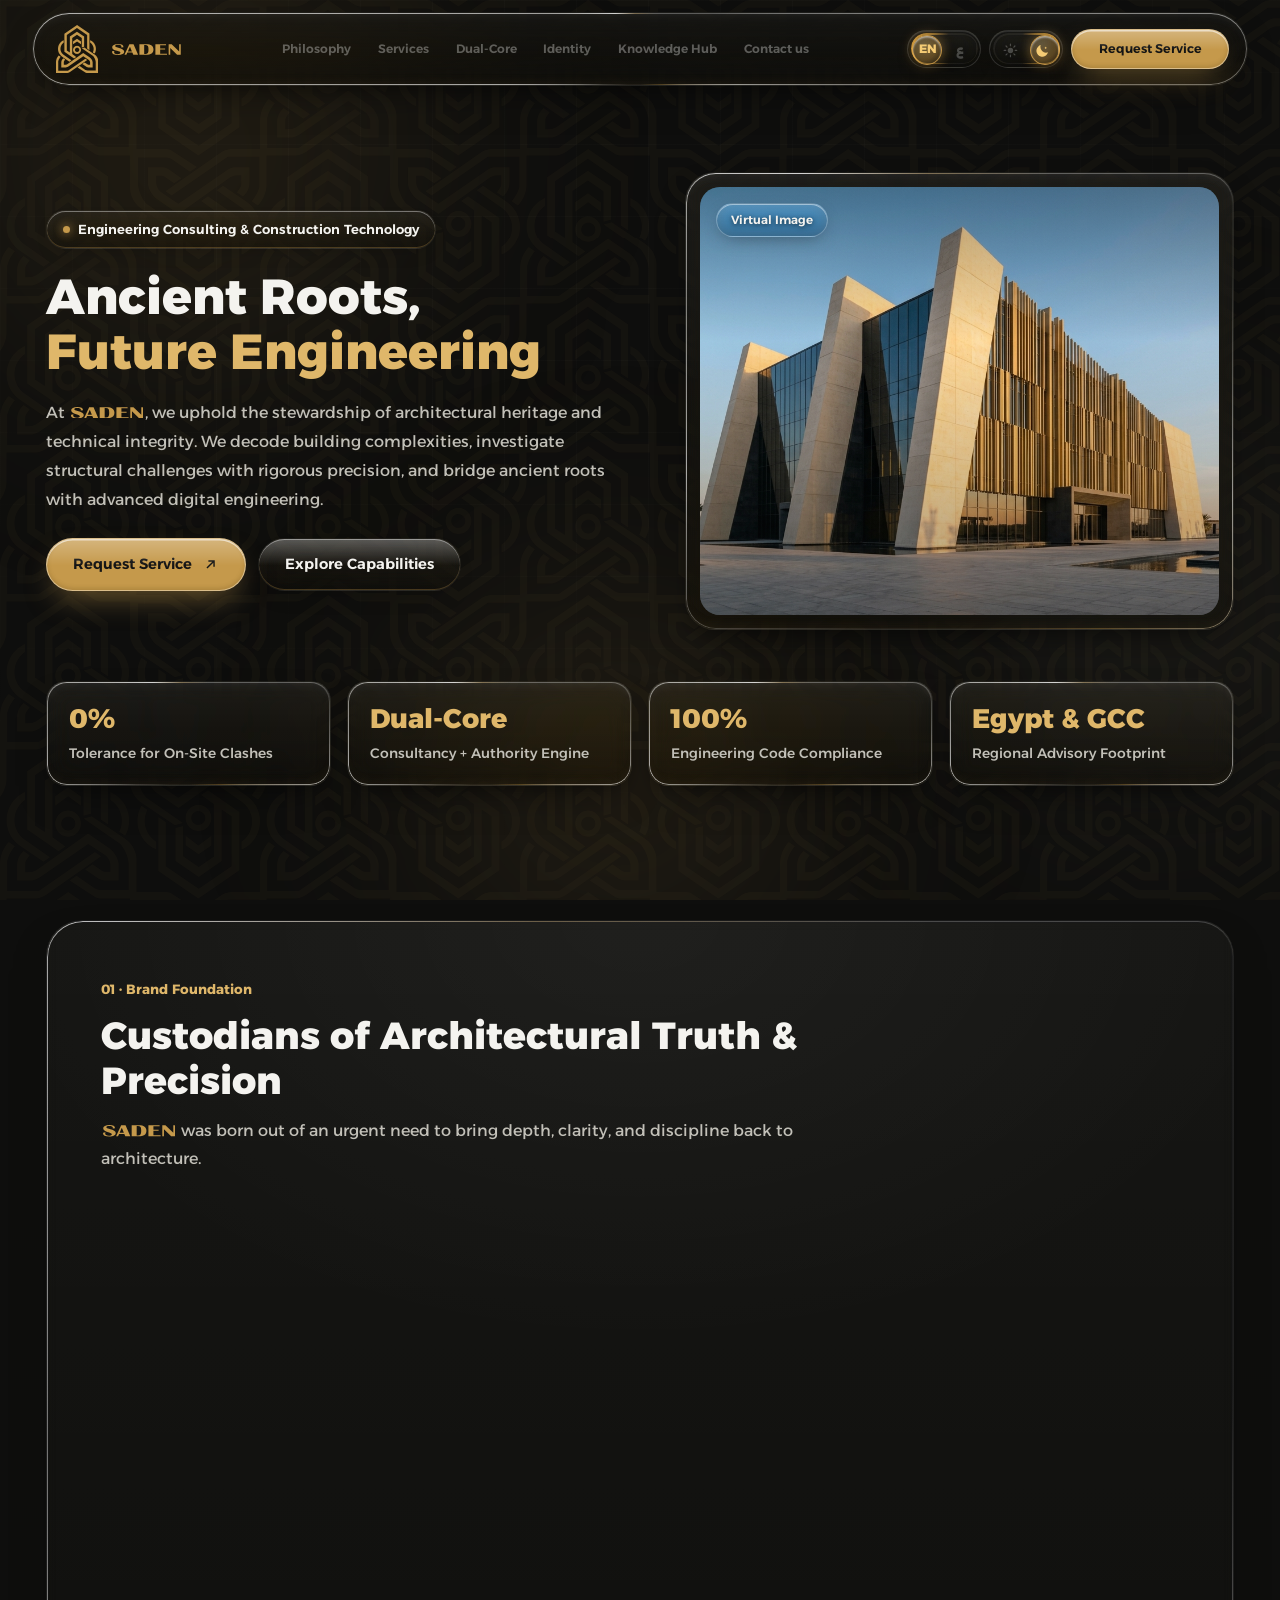
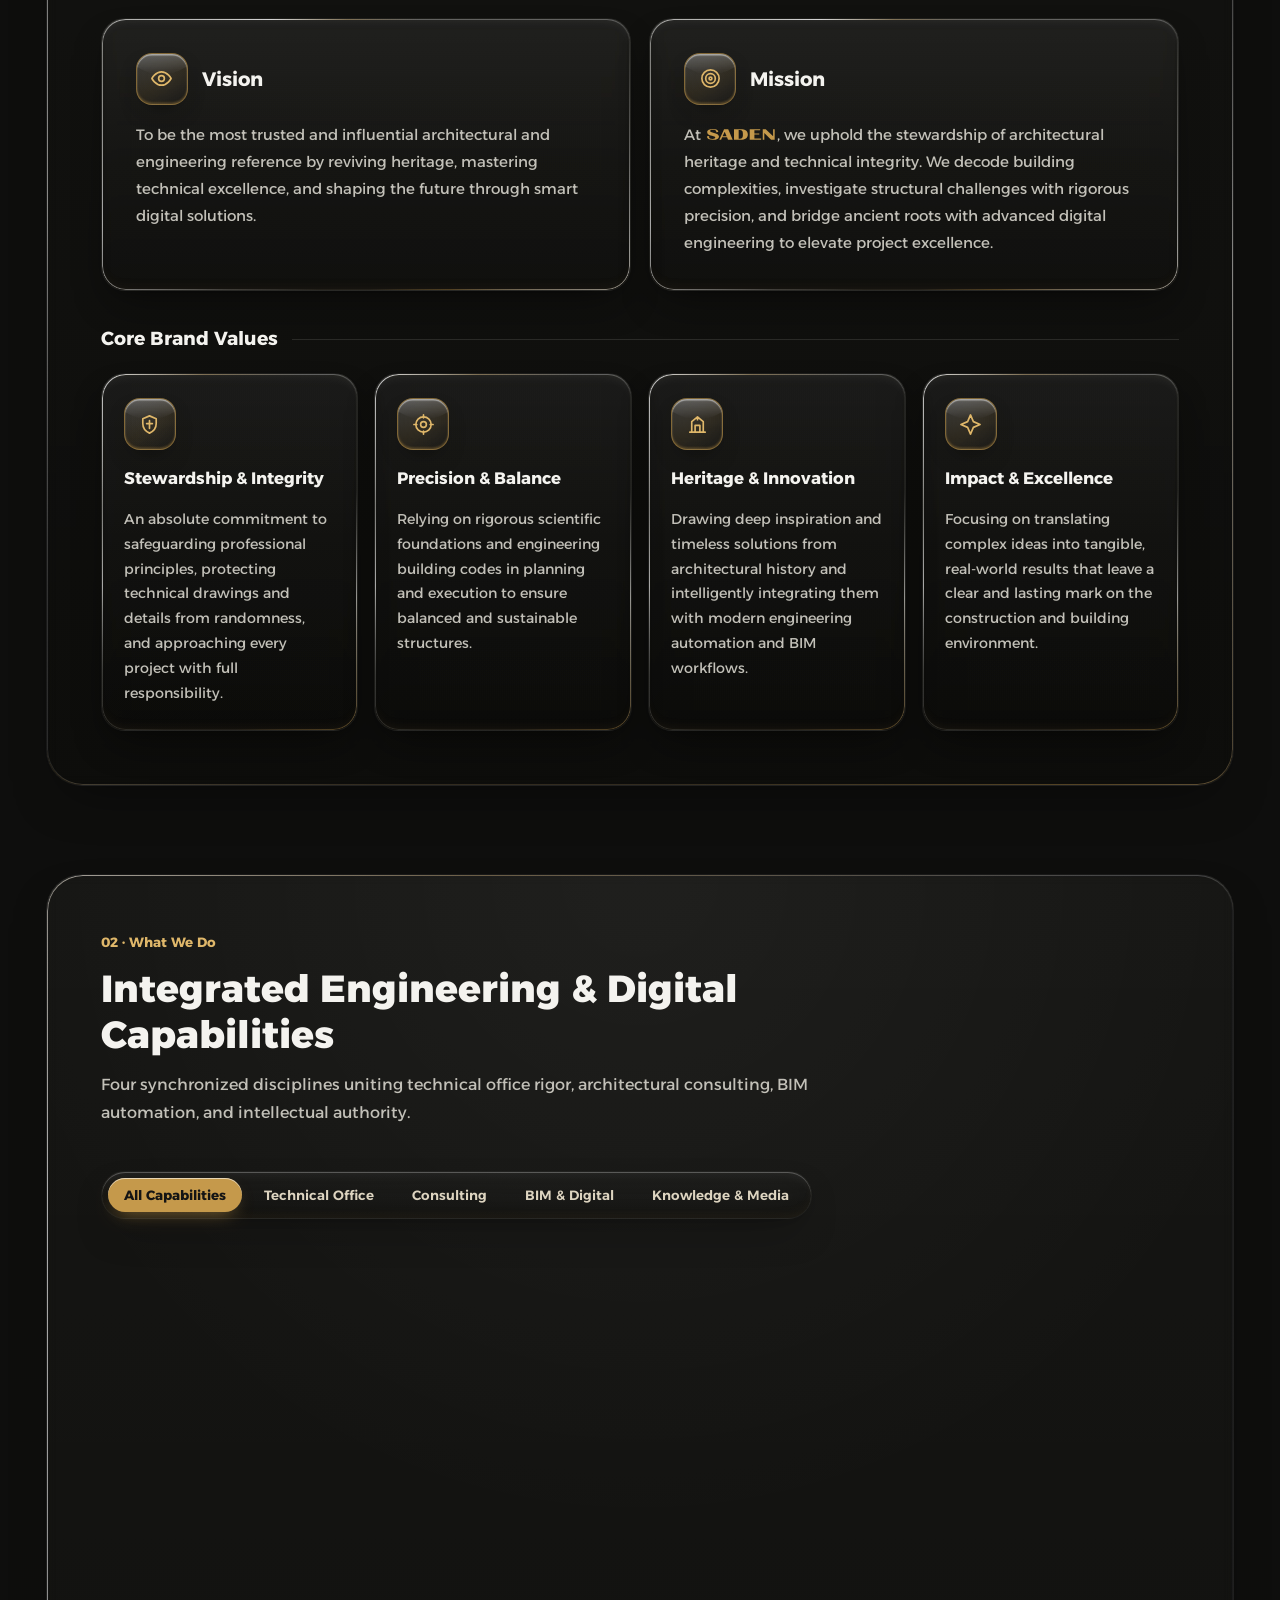
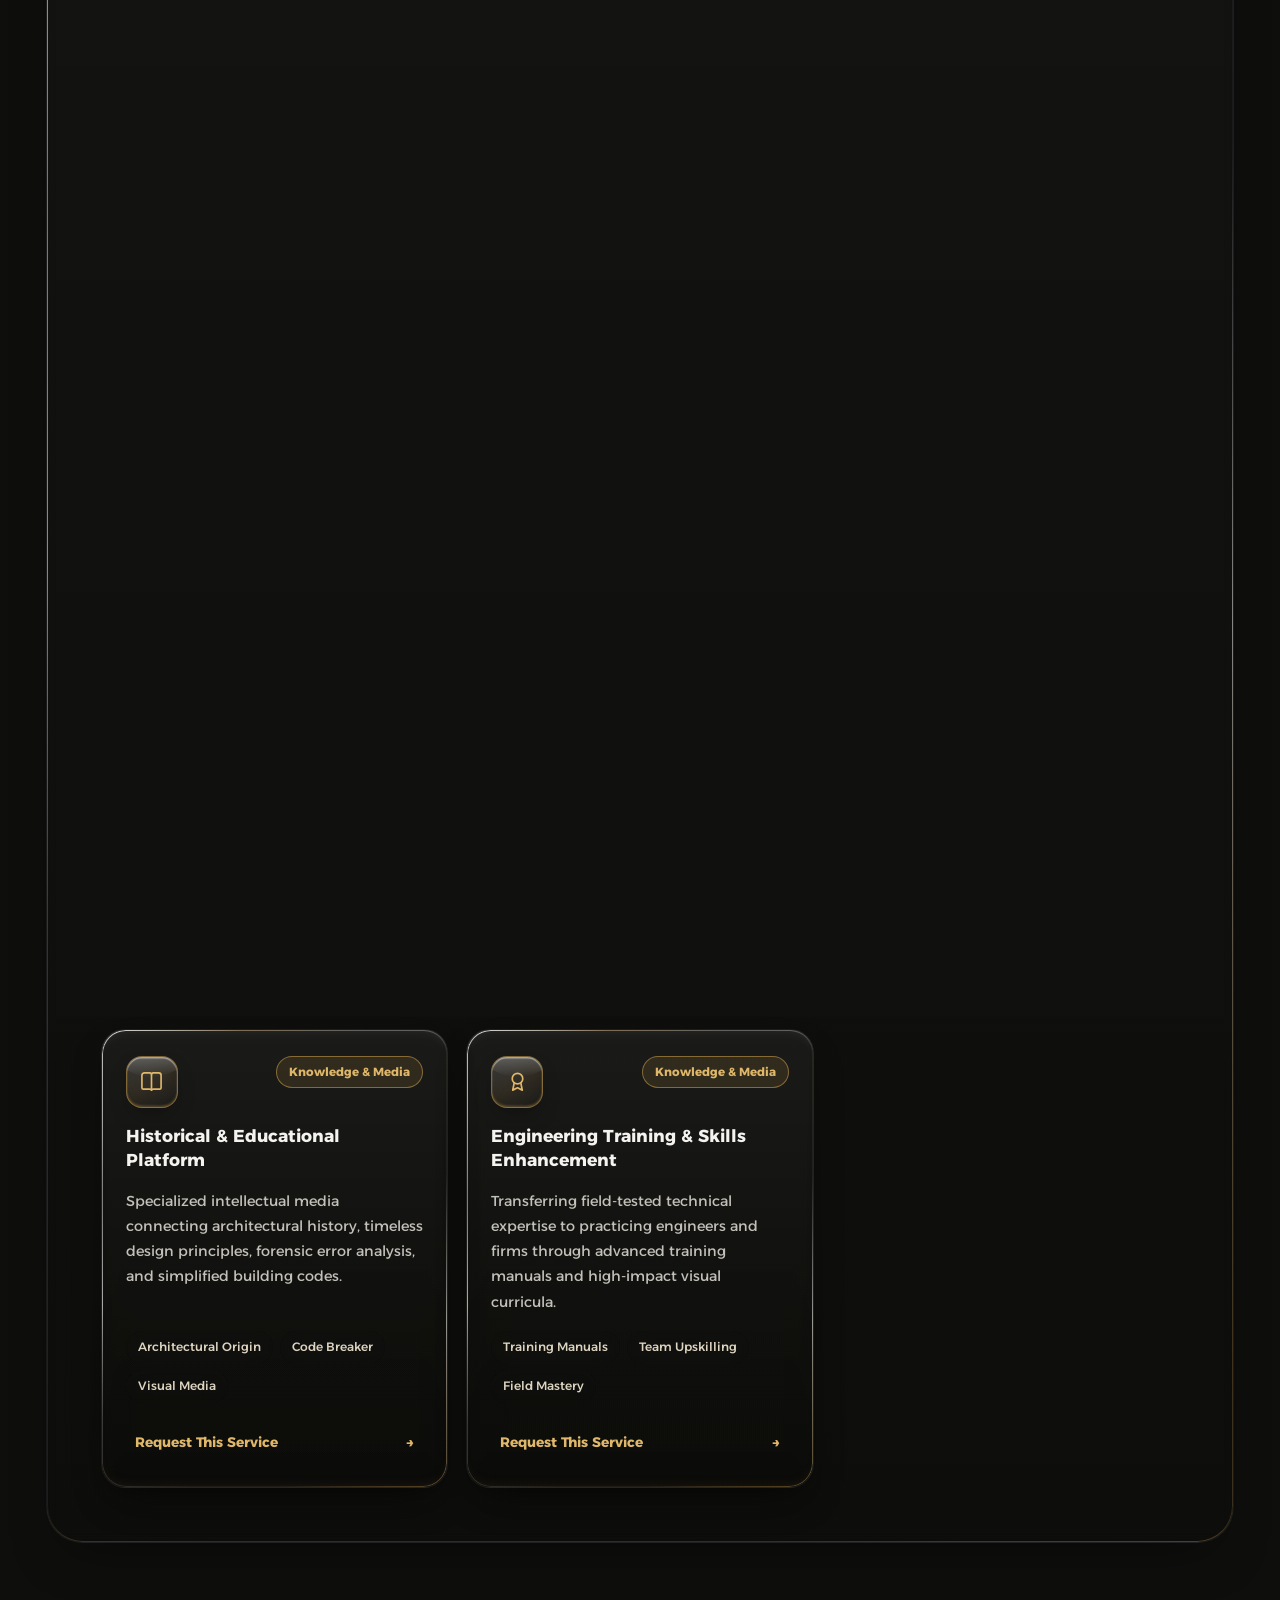
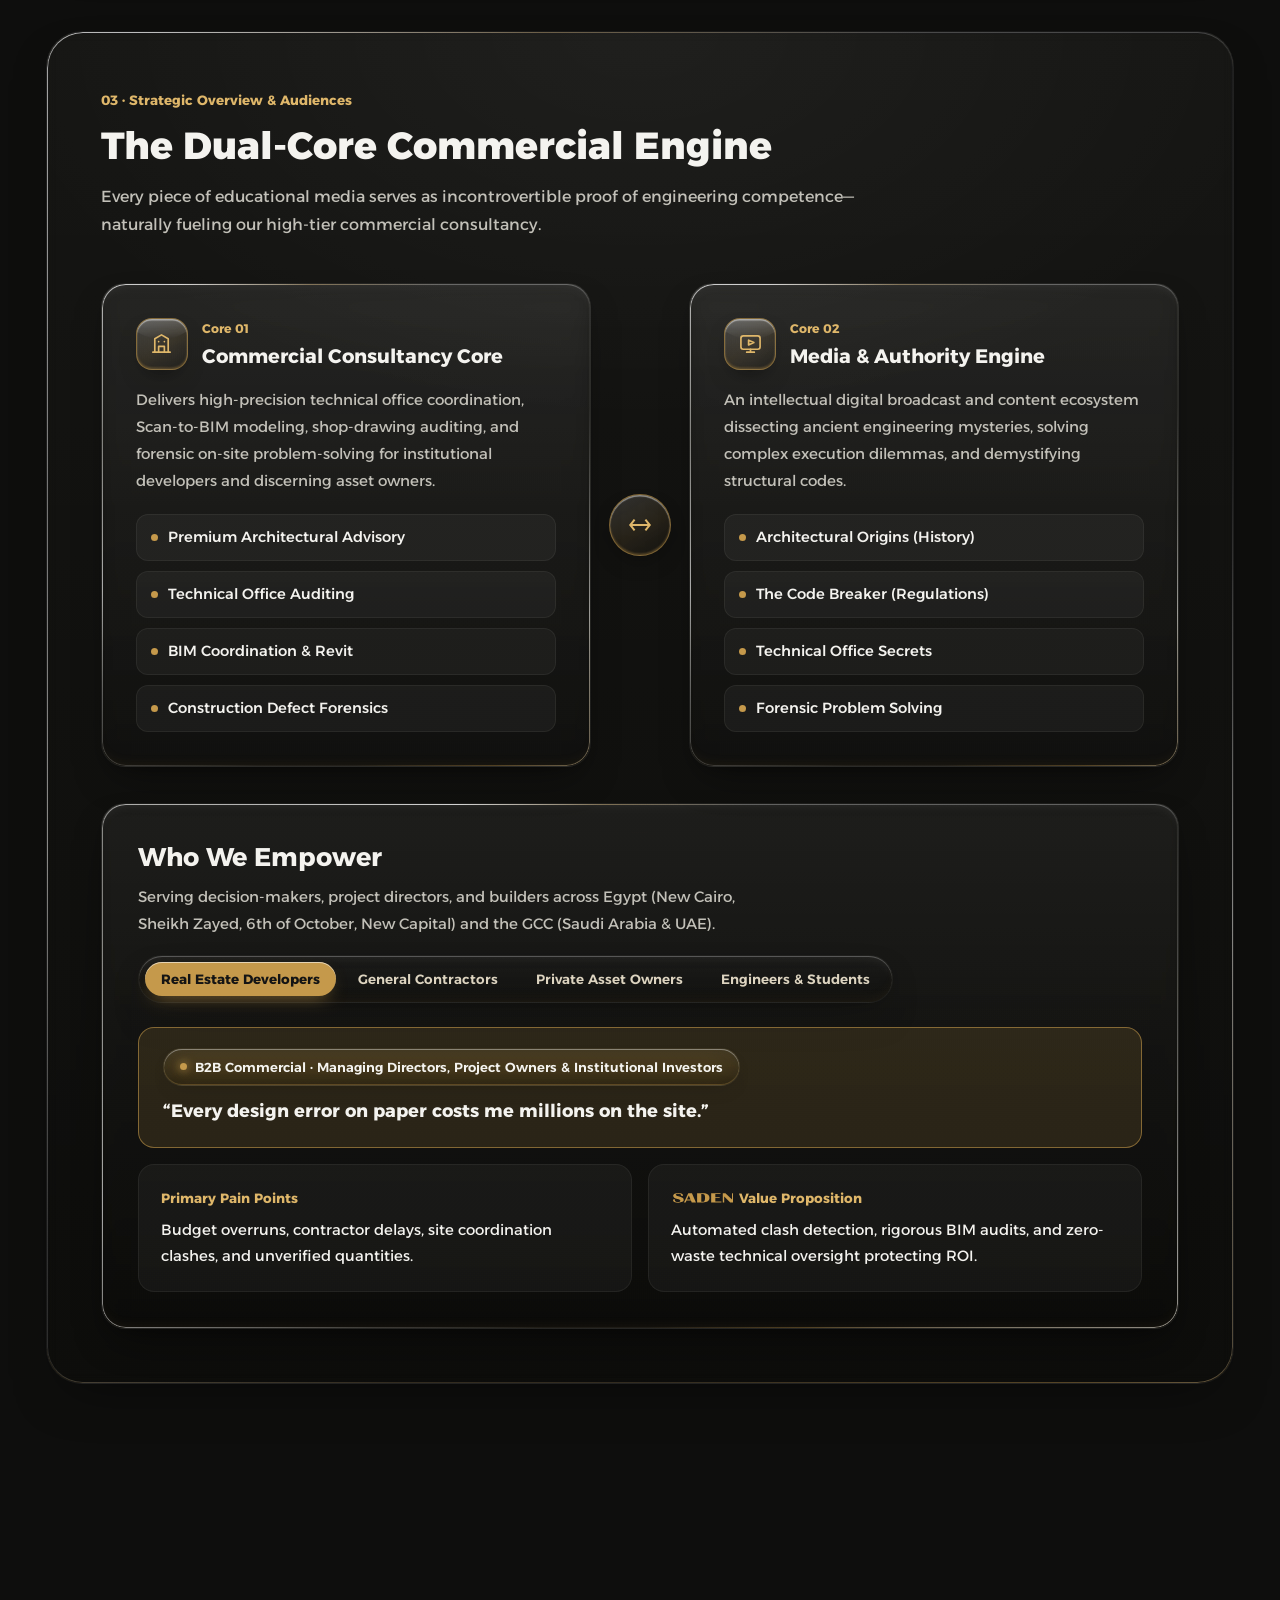
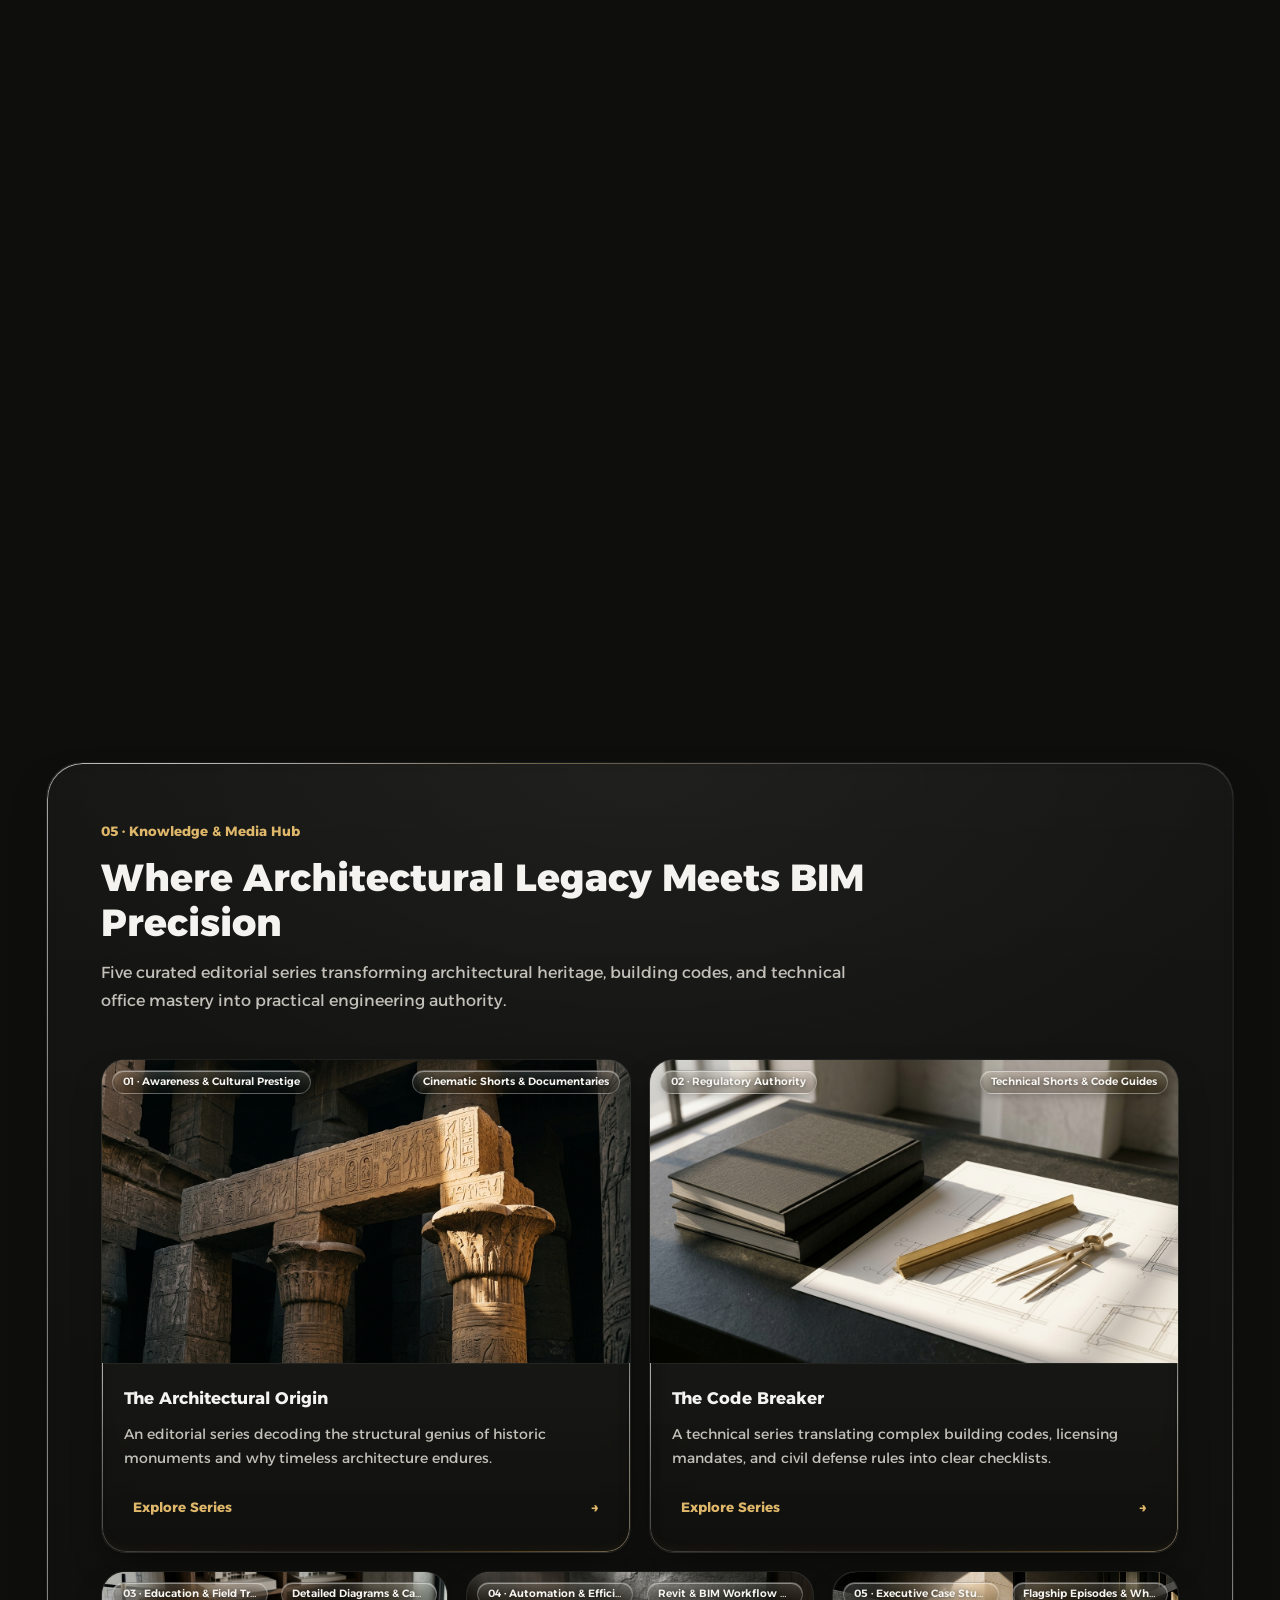
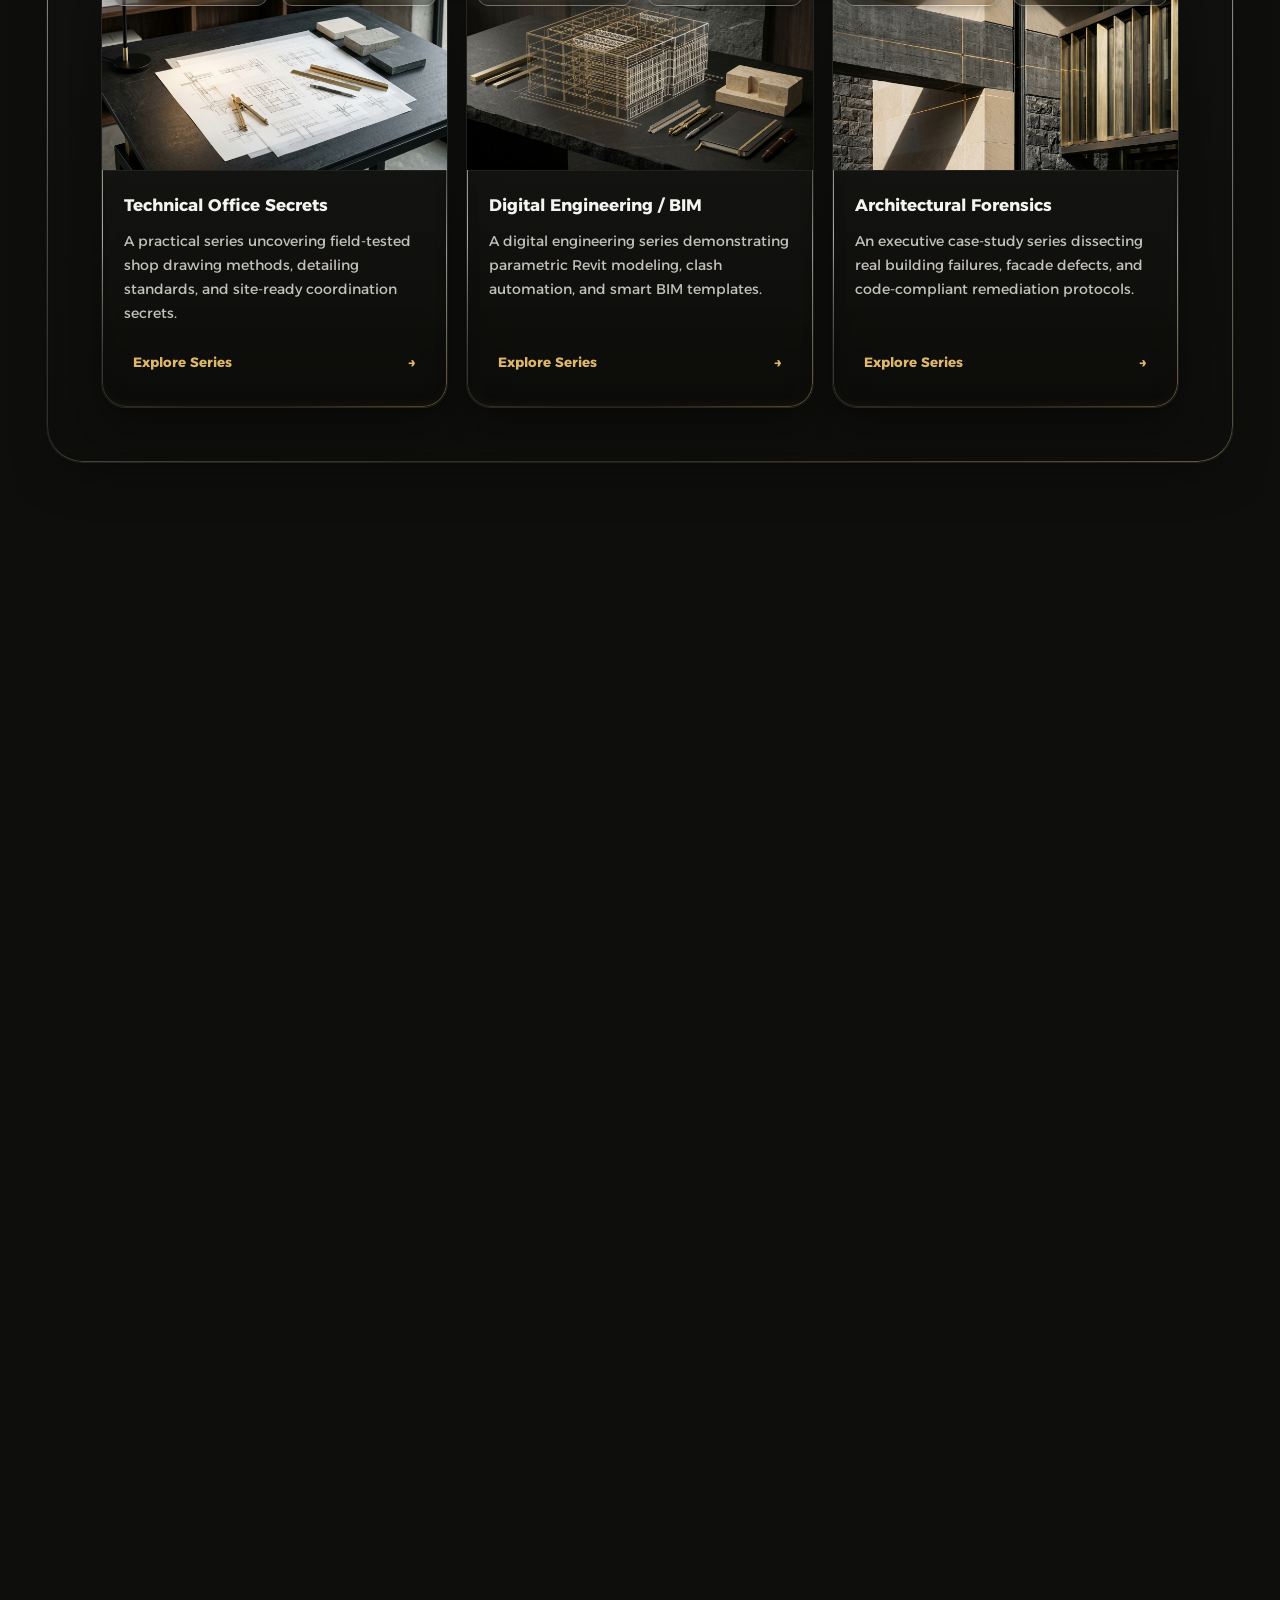
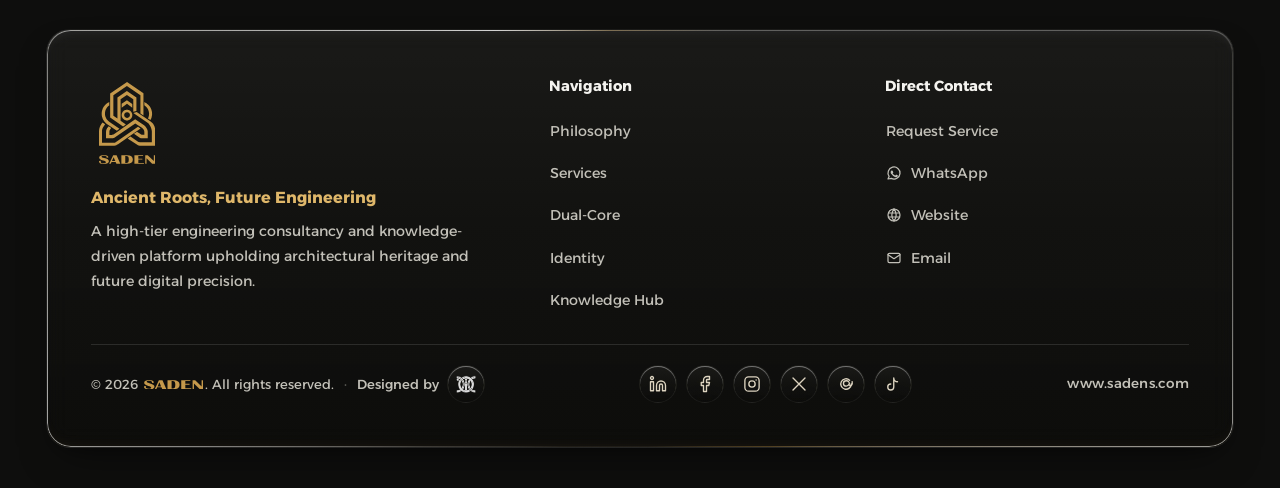
==== index.html @ 039b3937 "Close phone code dropdown on outside scroll and update contact office address" ====
<!DOCTYPE html>
<html lang="en" dir="ltr" data-theme="dark">
<head>
  <meta charset="UTF-8" />
  <meta name="viewport" content="width=device-width, initial-scale=1.0, viewport-fit=cover" />
  <title>SADEN — Ancient Roots, Future Engineering | Engineering Consulting & Construction Technology</title>
  <meta name="description" content="SADEN is a high-tier architectural & engineering consultancy and knowledge platform uniting ancient architectural heritage with advanced BIM and digital engineering." />
  <link rel="icon" type="image/svg+xml" href="assets/saden-symbol.svg" />

  <!-- Official SADEN Brand Primary Typeface: Alexandria (Supports Arabic & Latin) -->
  <link rel="preconnect" href="https://fonts.googleapis.com" />
  <link rel="preconnect" href="https://fonts.gstatic.com" crossorigin />
  <link href="https://fonts.googleapis.com/css2?family=Alexandria:wght@200;300;400;500;600;700;800&display=swap" rel="stylesheet" />

  <link rel="stylesheet" href="css/styles.css?v=20261123m" />
</head>
<body>
  <div id="scroll-progress" class="scroll-progress" aria-hidden="true"></div>

  <!-- Signature Geometric Glowing Logo Intro, Replay & Unified Loading Overlay -->
  <div id="logo-intro-overlay" class="logo-intro-overlay" aria-hidden="true">
    <div class="logo-intro-backdrop"></div>
    <div class="logo-intro-guides">
      <span class="guide-ring guide-ring--outer"></span>
      <span class="guide-ring guide-ring--inner"></span>
      <span class="guide-axis guide-axis--h"></span>
      <span class="guide-axis guide-axis--v"></span>
    </div>
    <div id="logo-intro-stage" class="logo-intro-stage"></div>
  </div>

  <!-- Ambient Architectural Stage (Refracted through Liquid Glass surfaces) -->
  <div class="ambient-stage" aria-hidden="true">
    <div class="ambient-grid"></div>
    <div id="ambient-pattern" class="ambient-pattern"></div>
    <div class="ambient-orb ambient-orb--1"></div>
    <div class="ambient-orb ambient-orb--2"></div>
    <div class="ambient-orb ambient-orb--3"></div>
  </div>

  <!-- Floating Liquid Glass Navigation Bar (Fixed element positions in both AR & EN) -->
  <header class="navbar-wrap">
    <nav id="navbar" class="navbar" dir="ltr" aria-label="Main Navigation">
      <div class="nav-brand-cluster">
        <a href="#top" id="nav-brand-logo" class="nav-brand" aria-label="SADEN Home"></a>
        <span id="nav-brand-wordmark" class="nav-brand-wordmark" aria-hidden="true"></span>
      </div>

      <ul class="nav-links">
        <li><a class="nav-link" href="#about" data-i18n="nav.about">الفلسفة</a></li>
        <li><a class="nav-link" href="#services" data-i18n="nav.services">الخدمات</a></li>
        <li><a class="nav-link" href="#model" data-i18n="nav.model">النموذج المزدوج</a></li>
        <li><a class="nav-link" href="#identity" data-i18n="nav.identity">الهوية البصرية</a></li>
        <li><a class="nav-link" href="#media" data-i18n="nav.media">منصة المعرفة</a></li>
        <li><a class="nav-link" href="#contact" data-i18n="nav.contact">تواصل معنا</a></li>
      </ul>

      <div class="nav-controls">
        <!-- Liquid Glass Illuminated Language Toggle Switch (EN / ع) -->
        <button id="lang-toggle" type="button" class="lg-switch lg-switch--lang" role="switch" aria-checked="false" aria-label="Switch Language">
          <span class="lg-switch__rim" aria-hidden="true"></span>
          <span class="lg-switch__thumb" aria-hidden="true"></span>
          <span class="lg-switch__slot lg-switch__slot--left">EN</span>
          <span class="lg-switch__slot lg-switch__slot--right">ع</span>
        </button>

        <!-- Liquid Glass Illuminated Theme Toggle Switch (Light / Dark) -->
        <button id="theme-toggle" type="button" class="lg-switch lg-switch--theme" role="switch" aria-checked="true" aria-label="Toggle Theme">
          <span class="lg-switch__rim" aria-hidden="true"></span>
          <span class="lg-switch__thumb" aria-hidden="true"></span>
          <span class="lg-switch__slot lg-switch__slot--left" aria-hidden="true">
            <svg class="switch-icon-sun" viewBox="0 0 24 24">
              <circle cx="12" cy="12" r="4.2" fill="currentColor" stroke="none"/>
              <path d="M12 2.4v2.3M12 19.3v2.3M5.2 5.2l1.6 1.6M17.2 17.2l1.6 1.6M2.4 12h2.3M19.3 12h2.3M5.2 18.8l1.6-1.6M17.2 6.8l1.6-1.6"/>
            </svg>
          </span>
          <span class="lg-switch__slot lg-switch__slot--right" aria-hidden="true">
            <svg class="switch-icon-moon" viewBox="0 0 24 24">
              <path d="M19.2 14.4A7.6 7.6 0 0 1 9.6 4.8a7.8 7.8 0 1 0 9.6 9.6z" fill="currentColor" stroke="none"/>
              <path d="M16.2 6.6l.55 1.35 1.35.55-1.35.55-.55 1.35-.55-1.35-1.35-.55 1.35-.55z" fill="currentColor" stroke="none"/>
            </svg>
          </span>
        </button>

        <a href="#contact" class="lg-btn lg-btn--primary lg-btn--sm nav-cta-desktop" data-i18n="nav.cta">اطلب خدمة من خدماتنا</a>

        <button id="menu-toggle" type="button" class="lg-control-btn nav-menu-btn" aria-label="Toggle Menu">
          <svg viewBox="0 0 24 24" aria-hidden="true"><path d="M4 7h16M4 12h16M4 17h16"/></svg>
        </button>
      </div>
    </nav>
  </header>

  <!-- Mobile & Tablet Liquid Glass Drawer -->
  <div id="mobile-drawer" class="mobile-drawer" aria-label="Mobile Navigation">
    <a class="nav-link" href="#about" data-i18n="nav.about">الفلسفة</a>
    <a class="nav-link" href="#services" data-i18n="nav.services">الخدمات</a>
    <a class="nav-link" href="#model" data-i18n="nav.model">النموذج المزدوج</a>
    <a class="nav-link" href="#identity" data-i18n="nav.identity">الهوية البصرية</a>
    <a class="nav-link" href="#media" data-i18n="nav.media">منصة المعرفة</a>
    <a class="nav-link" href="#contact" data-i18n="nav.contact">تواصل معنا</a>
    <a href="#contact" class="lg-btn lg-btn--primary" style="margin-top: 8px;" data-i18n="nav.cta">اطلب خدمة من خدماتنا</a>
  </div>

  <main id="top">
    <!-- ==================== HERO SECTION ==================== -->
    <section id="hero-section" class="hero">
      <div class="container">
        <div class="hero-grid">
          <div id="hero-content" class="hero-content hero-enter-text">
            <span class="lg-pill">
              <span class="lg-pill__dot"></span>
              <span data-i18n="hero.badge">الاستشارات الهندسية وتكنولوجيا البناء</span>
            </span>

            <h1 class="hero-title">
              <span data-i18n="hero.taglineTop">جذور عريقة،</span>
              <span class="hero-title__accent" data-i18n="hero.taglineAccent">هندسة المستقبل</span>
            </h1>

            <p class="hero-subtitle" data-i18n="hero.subtitle"></p>

            <div class="hero-actions">
              <a href="#contact" class="lg-btn lg-btn--primary">
                <span data-i18n="hero.primaryCta">اطلب خدمة من خدماتنا</span>
                <svg viewBox="0 0 24 24" aria-hidden="true"><path d="M7 17L17 7M9 7h8v8"/></svg>
              </a>
              <a href="#services" class="lg-btn lg-btn--glass" data-i18n="hero.secondaryCta">استكشف خدماتنا</a>
            </div>
          </div>

          <div id="hero-visual" class="hero-visual hero-enter-visual">
            <div class="lg-card hero-frame">
              <div class="hero-frame__media">
                <img src="assets/images/hero-architecture.jpg" alt="SADEN Monumental Architecture" />
                <div class="hero-frame__vignette"></div>
                <span id="hero-virtual-badge" class="hero-virtual-badge" data-i18n="hero.virtualImage">صورة افتراضية</span>
              </div>
            </div>
          </div>
        </div>

        <!-- Liquid Glass Hero Metrics -->
        <div id="hero-metrics" class="hero-metrics reveal"></div>
      </div>
    </section>

    <!-- ==================== 01 · BRAND PHILOSOPHY ==================== -->
    <section id="about" class="section">
      <div class="container">
        <div class="section-glass-frame reveal">

          <div class="section-header">
            <div class="section-eyebrow" data-i18n="about.eyebrow">01 · الأساس المؤسسي</div>
            <h2 class="section-title" data-i18n="about.title"></h2>
            <p class="section-subtitle" data-i18n="about.lead"></p>
          </div>

          <div class="bento-foundation">
            <!-- Story Card -->
            <article class="lg-card lg-card--interactive bento-story rise-card" data-about-card="story" tabindex="0" role="button">
              <div class="bento-card-inner">
                <div class="bento-card-head">
                  <div class="lg-icon">
                    <svg viewBox="0 0 24 24"><path d="M4 19.5A2.5 2.5 0 0 1 6.5 17H20"/><path d="M6.5 2H20v20H6.5A2.5 2.5 0 0 1 4 19.5v-15A2.5 2.5 0 0 1 6.5 2z"/></svg>
                  </div>
                  <h3 class="bento-card-title" data-i18n="about.storyTitle">قصة سادن</h3>
                </div>
                <div class="bento-card-body">
                  <p class="bento-card-text" data-i18n="about.storyBody1" style="margin-bottom: 12px;"></p>
                  <p class="bento-card-text" data-i18n="about.storyBody2"></p>
                </div>
              </div>
            </article>

            <!-- Archetype + Promise Card (Unified Icon + Alignment) -->
            <article class="lg-card lg-card--interactive bento-archetype rise-card" data-about-card="archetype" tabindex="0" role="button">
              <div class="bento-card-inner">
                <div class="bento-card-head">
                  <div class="lg-icon">
                    <svg viewBox="0 0 24 24"><path d="M12 3l8 4.5v2H4v-2L12 3z"/><path d="M6 9.5v8M10 9.5v8M14 9.5v8M18 9.5v8M4 19.5h16"/></svg>
                  </div>
                  <div>
                    <span class="bento-card-sub-label" data-i18n="about.archetypeLabel">الشخصية المؤسسية</span>
                    <h3 class="bento-card-title" data-i18n="about.archetypeTitle"></h3>
                  </div>
                </div>
                <div class="bento-card-body">
                  <p class="bento-card-text" data-i18n="about.archetypeBody"></p>
                  <div class="promise-box">
                    <span class="promise-box__label" data-i18n="about.promiseLabel">وعد سادن</span>
                    <p class="promise-box__quote" data-i18n="about.promiseQuote"></p>
                  </div>
                </div>
              </div>
            </article>

            <!-- Vision Card -->
            <article class="lg-card lg-card--interactive bento-vision rise-card" data-about-card="vision" tabindex="0" role="button">
              <div class="bento-card-inner">
                <div class="bento-card-head">
                  <div class="lg-icon">
                    <svg viewBox="0 0 24 24"><path d="M2 12s3.5-7 10-7 10 7 10 7-3.5 7-10 7-10-7-10-7z"/><circle cx="12" cy="12" r="3"/></svg>
                  </div>
                  <h3 class="bento-card-title" data-i18n="about.visionTitle">الرؤية</h3>
                </div>
                <div class="bento-card-body">
                  <p class="bento-card-text" data-i18n="about.visionBody"></p>
                </div>
              </div>
            </article>

            <!-- Mission Card -->
            <article class="lg-card lg-card--interactive bento-mission rise-card" data-about-card="mission" tabindex="0" role="button">
              <div class="bento-card-inner">
                <div class="bento-card-head">
                  <div class="lg-icon">
                    <svg viewBox="0 0 24 24"><circle cx="12" cy="12" r="9"/><circle cx="12" cy="12" r="5"/><circle cx="12" cy="12" r="1.5"/></svg>
                  </div>
                  <h3 class="bento-card-title" data-i18n="about.missionTitle">الرسالة</h3>
                </div>
                <div class="bento-card-body">
                  <p class="bento-card-text" data-i18n="about.missionBody"></p>
                </div>
              </div>
            </article>
          </div>

          <h3 class="values-heading" data-i18n="about.valuesTitle">القيم الجوهرية</h3>
          <div id="values-grid" class="values-grid"></div>
        </div>
      </div>
    </section>

    <!-- ==================== 02 · WHAT WE DO (SERVICES) ==================== -->
    <section id="services" class="section">
      <div class="container">
        <div class="section-glass-frame reveal">

          <div class="section-header">
            <div class="section-eyebrow" data-i18n="services.eyebrow">02 · ما نفعله</div>
            <h2 class="section-title" data-i18n="services.title"></h2>
            <p class="section-subtitle" data-i18n="services.subtitle"></p>
          </div>

          <div id="service-tabs" class="lg-segmented" role="tablist" aria-label="Service Categories"></div>
          <div id="services-grid" class="services-grid"></div>
        </div>
      </div>
    </section>

    <!-- ==================== 03 · DUAL-CORE MODEL & AUDIENCES ==================== -->
    <section id="model" class="section">
      <div class="container">
        <div class="section-glass-frame reveal">

          <div class="section-header">
            <div class="section-eyebrow" data-i18n="model.eyebrow">03 · النموذج الاستراتيجي والجمهور</div>
            <h2 class="section-title" data-i18n="model.title"></h2>
            <p class="section-subtitle" data-i18n="model.subtitle"></p>
          </div>

          <div class="dual-core-grid">
            <!-- Commercial Consultancy Core -->
            <article class="lg-card lg-card--interactive core-card">
              <div class="bento-card-head" style="margin-bottom: 0;">
                <div class="lg-icon">
                  <svg viewBox="0 0 24 24"><path d="M3 21h18M5 21V7l7-4 7 4v14M9 21v-6h6v6M9 10h.01M15 10h.01"/></svg>
                </div>
                <div>
                  <span class="core-card__badge" data-i18n="model.commercial.badge"></span>
                  <h3 class="bento-card-title" data-i18n="model.commercial.title"></h3>
                </div>
              </div>
              <p class="bento-card-text" data-i18n="model.commercial.desc"></p>
              <ul id="core-commercial-list" class="core-card__list"></ul>
            </article>

            <!-- Luminous Liquid Glass Bridge -->
            <div class="dual-core-bridge" aria-hidden="true">
              <div class="bridge-node">
                <svg viewBox="0 0 24 24"><path d="M7 17L3 12l4-5M17 7l4 5-4 5M3 12h18"/></svg>
              </div>
            </div>

            <!-- Media & Authority Engine -->
            <article class="lg-card lg-card--interactive core-card">
              <div class="bento-card-head" style="margin-bottom: 0;">
                <div class="lg-icon">
                  <svg viewBox="0 0 24 24"><rect x="2" y="4" width="20" height="14" rx="2.5"/><polygon points="10 8.5 15.5 11 10 13.5 10 8.5"/><path d="M8 21h8M12 18v3"/></svg>
                </div>
                <div>
                  <span class="core-card__badge" data-i18n="model.media.badge"></span>
                  <h3 class="bento-card-title" data-i18n="model.media.title"></h3>
                </div>
              </div>
              <p class="bento-card-text" data-i18n="model.media.desc"></p>
              <ul id="core-media-list" class="core-card__list"></ul>
            </article>
          </div>

          <!-- Interactive Target Audience Personas -->
          <div class="lg-card audience-box">
            <div class="audience-head">
              <div>
                <h3 class="bento-card-title" style="font-size: clamp(1.3rem, 2vw, 1.75rem); margin-bottom: 8px;" data-i18n="model.audiencesTitle"></h3>
                <p class="bento-card-text" style="max-width: 640px;" data-i18n="model.audiencesSubtitle"></p>
              </div>
              <div id="persona-tabs" class="lg-segmented" style="margin-bottom: 0;"></div>
            </div>
            <div id="persona-panel" class="audience-panel"></div>
          </div>
        </div>
      </div>
    </section>

    <!-- ==================== 04 · EMBLEM ANATOMY & VISUAL IDENTITY ==================== -->
    <section id="identity" class="section">
      <div class="container">
        <div class="section-glass-frame reveal">

          <div class="section-header">
            <div class="section-eyebrow" data-i18n="identity.eyebrow">04 · تشريح الشعار والهوية البصرية</div>
            <h2 class="section-title" data-i18n="identity.title"></h2>
            <p class="section-subtitle" data-i18n="identity.subtitle"></p>
          </div>

          <div class="anatomy-grid">
            <!-- Interactive Vector Vitrine -->
            <div class="lg-card anatomy-stage">
              <div id="anatomy-vitrine" class="anatomy-vitrine"></div>
              <div class="anatomy-caption">
                <div id="anatomy-caption-title" class="anatomy-caption__title"></div>
                <div id="anatomy-caption-sub" class="anatomy-caption__sub"></div>
              </div>
              <div style="display: flex; flex-wrap: wrap; gap: 10px; justify-content: center;">
                <button id="anatomy-reset" type="button" class="lg-btn lg-btn--glass lg-btn--sm" data-i18n="identity.resetBtn"></button>
              </div>
            </div>

            <!-- 5 Symbolic Layers List -->
            <div id="anatomy-list" class="anatomy-list"></div>
          </div>
        </div>
      </div>
    </section>

    <!-- ==================== 05 · KNOWLEDGE & MEDIA HUB (SERIES) ==================== -->
    <section id="media" class="section">
      <div class="container">
        <div class="section-glass-frame reveal">

          <div class="section-header">
            <div class="section-eyebrow" data-i18n="media.eyebrow">05 · منصة المعرفة والإنتاج الإعلامي</div>
            <h2 class="section-title" data-i18n="media.title"></h2>
            <p class="section-subtitle" data-i18n="media.subtitle"></p>
          </div>

          <div id="media-grid" class="media-grid"></div>
        </div>
      </div>
    </section>

    <!-- ==================== 06 · CONTACT & AUDIT INTAKE ==================== -->
    <section id="contact" class="section">
      <div class="container">
        <div class="section-glass-frame reveal">

          <div class="section-header">
            <div class="section-eyebrow" data-i18n="contact.eyebrow">06 · ابدأ مشروعك بثقة هندسية</div>
            <h2 class="section-title" data-i18n="contact.title"></h2>
            <p class="section-subtitle" data-i18n="contact.subtitle"></p>
          </div>

          <div class="contact-grid">
            <!-- Direct Channels -->
            <aside class="lg-card contact-info">
              <div>
                <h3 class="bento-card-title" style="margin-bottom: 18px;" data-i18n="contact.channelsTitle"></h3>
                <div class="channel-list">
                  <div class="channel-item">
                    <div class="lg-icon lg-icon--sm">
                      <svg viewBox="0 0 24 24"><path d="M12 21s-7-5.5-7-11a7 7 0 1 1 14 0c0 5.5-7 11-7 11z"/><circle cx="12" cy="10" r="2.5"/></svg>
                    </div>
                    <div>
                      <span class="channel-item__label" data-i18n="contact.locationLabel"></span>
                      <span class="channel-item__value" data-i18n="contact.locationValue"></span>
                    </div>
                  </div>

                  <a href="https://www.sadens.com" target="_blank" rel="noopener" class="channel-item">
                    <div class="lg-icon lg-icon--sm">
                      <svg viewBox="0 0 24 24"><circle cx="12" cy="12" r="9"/><path d="M3.6 9h16.8M3.6 15h16.8M12 3a14 14 0 0 1 0 18M12 3a14 14 0 0 0 0 18"/></svg>
                    </div>
                    <div>
                      <span class="channel-item__label" data-i18n="contact.webLabel"></span>
                      <span class="channel-item__value" dir="ltr">www.sadens.com</span>
                    </div>
                  </a>

                  <a href="mailto:info@sadens.com" class="channel-item">
                    <div class="lg-icon lg-icon--sm">
                      <svg viewBox="0 0 24 24"><rect x="3" y="5" width="18" height="14" rx="2"/><polyline points="3 7 12 13 21 7"/></svg>
                    </div>
                    <div>
                      <span class="channel-item__label" data-i18n="contact.emailLabel"></span>
                      <span class="channel-item__value" dir="ltr">info@sadens.com</span>
                    </div>
                  </a>

                  <a href="https://wa.me/201508508123" target="_blank" rel="noopener" class="channel-item">
                    <div class="lg-icon lg-icon--sm">
                      <svg viewBox="0 0 24 24" aria-hidden="true">
                        <path d="M3 21l1.65-3.8a9 9 0 1 1 3.4 2.9L3 21z"/>
                        <path d="M9.6 8.6c-.2-.4-.4-.4-.6-.4h-.4c-.2 0-.5.1-.7.3-.3.3-.9.9-.9 2.2s1 2.6 1.1 2.8c.1.2 1.9 2.9 4.6 4 2.2.9 2.7.7 3.2.7.5-.1 1.5-.6 1.8-1.3.2-.6.2-1.2.1-1.3-.1-.1-.2-.2-.5-.3l-1.7-.8c-.2-.1-.4-.1-.6.1-.2.3-.7.8-.8 1-.2.2-.3.2-.6.1a7 7 0 0 1-2.1-1.3 7.7 7.7 0 0 1-1.4-1.8c-.1-.2 0-.4.1-.5l.4-.4c.1-.2.2-.3.3-.5.1-.2 0-.3 0-.5l-.8-1.6z" fill="currentColor" stroke="none"/>
                      </svg>
                    </div>
                    <div>
                      <span class="channel-item__label" data-i18n="contact.whatsappLabel"></span>
                      <span class="channel-item__value" dir="ltr" data-i18n="contact.whatsappValue">@Sir.SADEN</span>
                    </div>
                  </a>
                </div>
              </div>

              <div class="promise-box" style="margin-top: 0;">
                <span class="promise-box__label" id="contact-promise-brand"></span>
                <p class="promise-box__quote" data-i18n="about.promiseQuote"></p>
              </div>
            </aside>

            <!-- Liquid Glass Intake Form -->
            <div class="lg-card contact-form-card">
              <form id="contact-form">
                <div class="form-grid">
                  <div class="form-field">
                    <label for="input-name" data-i18n="contact.form.name"></label>
                    <input id="input-name" class="lg-input" type="text" required data-i18n-placeholder="contact.form.namePlaceholder" />
                  </div>

                  <div class="form-field">
                    <label for="input-company" data-i18n="contact.form.company"></label>
                    <input id="input-company" class="lg-input" type="text" data-i18n-placeholder="contact.form.companyPlaceholder" />
                  </div>

                  <div class="form-field">
                    <label for="input-email" data-i18n="contact.form.email"></label>
                    <input id="input-email" class="lg-input" type="email" required data-i18n-placeholder="contact.form.emailPlaceholder" />
                  </div>

                  <div class="form-field form-field--phone">
                    <label for="input-phone" data-i18n="contact.form.phone"></label>
                    <div class="phone-input-group" dir="ltr">
                      <button type="button" id="phone-code-btn" class="phone-code-btn" aria-haspopup="listbox" aria-expanded="false" aria-label="Country dial code">
                        <span id="phone-code-iso" class="phone-code-btn__iso">EG</span>
                        <span id="phone-code-dial" class="phone-code-btn__dial">+20</span>
                        <svg class="phone-code-btn__caret" viewBox="0 0 24 24" aria-hidden="true"><polyline points="6 9 12 15 18 9"/></svg>
                      </button>
                      <input id="input-phone" class="lg-input phone-input-group__input" type="tel" dir="ltr" required autocomplete="tel-national" data-i18n-placeholder="contact.form.phonePlaceholder" />
                      <div id="phone-code-menu" class="phone-code-menu" role="listbox" aria-label="Country dial codes">
                        <div class="phone-code-menu__search-wrap">
                          <input id="phone-code-search" type="text" class="phone-code-menu__search" data-i18n-placeholder="contact.form.phoneSearchPlaceholder" autocomplete="off" />
                        </div>
                        <div id="phone-code-list" class="phone-code-menu__list"></div>
                      </div>
                    </div>
                  </div>

                  <div class="form-field">
                    <label for="input-scale" data-i18n="contact.form.scale"></label>
                    <select id="input-scale" class="lg-input is-placeholder" required></select>
                  </div>

                  <div class="form-field">
                    <label for="input-service" data-i18n="contact.form.service"></label>
                    <select id="input-service" class="lg-input is-placeholder" required></select>
                  </div>

                  <div class="form-field form-field--full">
                    <label for="input-message" data-i18n="contact.form.message"></label>
                    <textarea id="input-message" class="lg-input" required data-i18n-placeholder="contact.form.messagePlaceholder"></textarea>
                  </div>

                  <div class="form-field form-field--full" style="margin-top: 6px;">
                    <button type="submit" class="lg-btn lg-btn--primary" style="width: 100%; padding-block: 15px;">
                      <span data-i18n="contact.form.submit"></span>
                      <svg viewBox="0 0 24 24" aria-hidden="true"><path d="M22 2L11 13M22 2l-7 20-4-9-9-4 20-7z"/></svg>
                    </button>
                  </div>
                </div>
              </form>

              <div id="form-success" class="form-success" role="status" aria-live="polite">
                <div class="lg-icon" style="width: 68px; height: 68px; border-radius: 22px;">
                  <svg viewBox="0 0 24 24"><polyline points="20 6 9 17 4 12"/></svg>
                </div>
                <h3 class="bento-card-title" data-i18n="contact.form.successTitle"></h3>
                <p class="bento-card-text" style="max-width: 420px;" data-i18n="contact.form.successBody"></p>
                <button id="form-reset" type="button" class="lg-btn lg-btn--glass lg-btn--sm" data-i18n="contact.form.reset"></button>
              </div>
            </div>
          </div>
        </div>
      </div>
    </section>
  </main>

  <!-- ==================== FOOTER ==================== -->
  <footer class="footer">
    <div class="container">
      <div class="lg-card footer-card">
        <div class="footer-grid">
          <div>
            <a href="#top" id="footer-brand-logo" class="footer-brand-wrap" aria-label="SADEN"></a>
            <div class="footer-tagline" data-i18n="footer.tagline"></div>
            <p class="footer-desc" data-i18n="footer.desc"></p>
          </div>

          <div>
            <h4 class="footer-col-title" data-i18n="footer.linksTitle"></h4>
            <ul class="footer-links">
              <li><a href="#about" data-i18n="nav.about"></a></li>
              <li><a href="#services" data-i18n="nav.services"></a></li>
              <li><a href="#model" data-i18n="nav.model"></a></li>
              <li><a href="#identity" data-i18n="nav.identity"></a></li>
              <li><a href="#media" data-i18n="nav.media"></a></li>
            </ul>
          </div>

          <div>
            <h4 class="footer-col-title" data-i18n="footer.resourcesTitle"></h4>
            <ul class="footer-links">
              <li><a href="#contact" data-i18n="footer.requestService"></a></li>
              <li>
                <a href="https://wa.me/201508508123" target="_blank" rel="noopener" class="footer-contact-link">
                  <svg class="footer-contact-link__icon" viewBox="0 0 24 24" aria-hidden="true">
                    <path d="M3 21l1.65-3.8a9 9 0 1 1 3.4 2.9L3 21z"/>
                    <path d="M9.6 8.6c-.2-.4-.4-.4-.6-.4h-.4c-.2 0-.5.1-.7.3-.3.3-.9.9-.9 2.2s1 2.6 1.1 2.8c.1.2 1.9 2.9 4.6 4 2.2.9 2.7.7 3.2.7.5-.1 1.5-.6 1.8-1.3.2-.6.2-1.2.1-1.3-.1-.1-.2-.2-.5-.3l-1.7-.8c-.2-.1-.4-.1-.6.1-.2.3-.7.8-.8 1-.2.2-.3.2-.6.1a7 7 0 0 1-2.1-1.3 7.7 7.7 0 0 1-1.4-1.8c-.1-.2 0-.4.1-.5l.4-.4c.1-.2.2-.3.3-.5.1-.2 0-.3 0-.5l-.8-1.6z" fill="currentColor" stroke="none"/>
                  </svg>
                  <span data-i18n="footer.whatsappLink">واتساب</span>
                </a>
              </li>
              <li>
                <a href="https://www.sadens.com" target="_blank" rel="noopener" class="footer-contact-link">
                  <svg class="footer-contact-link__icon" viewBox="0 0 24 24" aria-hidden="true">
                    <circle cx="12" cy="12" r="9"/><path d="M3.6 9h16.8M3.6 15h16.8M12 3a14 14 0 0 1 0 18M12 3a14 14 0 0 0 0 18"/>
                  </svg>
                  <span data-i18n="footer.websiteLink">الموقع الإلكتروني</span>
                </a>
              </li>
              <li>
                <a href="mailto:info@sadens.com" class="footer-contact-link">
                  <svg class="footer-contact-link__icon" viewBox="0 0 24 24" aria-hidden="true">
                    <rect x="3" y="5" width="18" height="14" rx="2"/><polyline points="3 7 12 13 21 7"/>
                  </svg>
                  <span data-i18n="footer.emailLink">البريد الإلكتروني</span>
                </a>
              </li>
            </ul>
          </div>
        </div>

        <div class="footer-bottom">
          <div class="footer-copy-group">
            <span data-i18n="footer.copyRight"></span>
            <span class="footer-copy-sep" aria-hidden="true">·</span>
            <span class="footer-credit-inline">
              <span data-i18n="footer.designedBy">تم التصميم بواسطة</span>
              <a href="https://www.lamezo.com" target="_blank" rel="noopener" class="footer-credit__link" aria-label="Lamezo" title="www.lamezo.com">
                <img src="assets/designer-logo.png" alt="Lamezo" class="footer-credit__logo" />
              </a>
            </span>
          </div>

          <!-- Social Media Liquid Glass Icons -->
          <div class="social-links" aria-label="Social Media">
            <a href="https://www.linkedin.com" target="_blank" rel="noopener" class="social-btn" aria-label="LinkedIn" title="LinkedIn">
              <svg viewBox="0 0 24 24"><path d="M16 8a6 6 0 0 1 6 6v7h-4v-7a2 2 0 0 0-4 0v7h-4v-7a6 6 0 0 1 6-6z"/><rect x="2" y="9" width="4" height="12"/><circle cx="4" cy="4" r="2"/></svg>
            </a>
            <a href="https://www.facebook.com" target="_blank" rel="noopener" class="social-btn" aria-label="Facebook" title="Facebook">
              <svg viewBox="0 0 24 24"><path d="M18 2h-3a5 5 0 0 0-5 5v3H7v4h3v8h4v-8h3l1-4h-4V7a1 1 0 0 1 1-1h3z"/></svg>
            </a>
            <a href="https://www.instagram.com" target="_blank" rel="noopener" class="social-btn" aria-label="Instagram" title="Instagram">
              <svg viewBox="0 0 24 24"><rect x="2.5" y="2.5" width="19" height="19" rx="5"/><circle cx="12" cy="12" r="4.2"/><circle cx="17.5" cy="6.5" r="1" fill="currentColor" stroke="none"/></svg>
            </a>
            <a href="https://x.com" target="_blank" rel="noopener" class="social-btn" aria-label="X" title="X">
              <svg viewBox="0 0 24 24"><path d="M4 4l16 16M20 4L4 20"/></svg>
            </a>
            <a href="https://www.threads.net" target="_blank" rel="noopener" class="social-btn" aria-label="Threads" title="Threads">
              <svg viewBox="0 0 24 24"><path d="M19 12a7 7 0 1 1-2.2-5.1M16.5 11.8c0-2.5-1.6-4.1-4.1-4.1-2.2 0-3.8 1.4-3.8 3.5 0 2.2 1.5 3.6 3.7 3.6 1.8 0 3.2-1 3.7-2.6.6 2.1 2.2 2.4 3.3 1.4 1.1-1 1.3-2.9.9-4.7"/></svg>
            </a>
            <a href="https://www.tiktok.com" target="_blank" rel="noopener" class="social-btn" aria-label="TikTok" title="TikTok">
              <svg viewBox="0 0 24 24"><path d="M9 12a4 4 0 1 0 4 4V4a5 5 0 0 0 5 5"/></svg>
            </a>
          </div>

          <span class="footer-domain-text" dir="ltr">www.sadens.com</span>
        </div>
      </div>
    </div>
  </footer>

  <!-- ==================== 1 · SERIES TOPICS MODAL (Section 05) ==================== -->
  <div id="media-modal" class="modal-backdrop" role="dialog" aria-modal="true" aria-labelledby="modal-title">
    <div class="lg-card modal-dialog">
      <button id="modal-close-x" type="button" class="modal-close-x" aria-label="Close" title="Close">
        <svg viewBox="0 0 24 24" aria-hidden="true"><path d="M18 6L6 18M6 6l12 12"/></svg>
      </button>
      <div class="modal-scroll">
        <img id="modal-img" class="modal-hero-img" src="" alt="" />
        <div class="modal-body">
          <span id="modal-pillar" class="lg-pill" style="align-self: flex-start;"></span>
          <h3 id="modal-title" class="bento-card-title" style="font-size: 1.42rem;"></h3>
          <p id="modal-summary" class="bento-card-text"></p>
          <div id="modal-topics-heading" class="modal-sub-heading"></div>
          <div id="modal-topics-list" class="series-topics-list"></div>
          <div class="modal-actions modal-actions--series">
            <button id="modal-scroll-top" type="button" class="modal-scroll-top-btn" aria-label="Back to top" title="Back to top">
              <svg viewBox="0 0 24 24" aria-hidden="true"><path d="M12 19V5M5 12l7-7 7 7"/></svg>
            </button>
            <button id="modal-close" type="button" class="lg-btn lg-btn--glass lg-btn--sm">
              <span id="modal-close-text"></span>
            </button>
          </div>
        </div>
      </div>
    </div>
  </div>

  <!-- ==================== 2 · TOPIC READER MODAL (Opens from Series List) ==================== -->
  <div id="topic-modal" class="modal-backdrop" role="dialog" aria-modal="true" aria-labelledby="topic-modal-title">
    <div class="lg-card modal-dialog">
      <div class="modal-body">
        <div class="topic-modal-top">
          <span id="topic-modal-badge" class="lg-pill"></span>
          <span id="topic-modal-duration" class="glass-tag"></span>
        </div>
        <h3 id="topic-modal-title" class="bento-card-title" style="font-size: 1.38rem;"></h3>
        <p id="topic-modal-details" class="bento-card-text"></p>
        <ul id="topic-modal-points" class="modal-takeaways"></ul>
        <div class="modal-actions">
          <a id="topic-modal-link" href="#" target="_blank" rel="noopener" class="lg-btn lg-btn--primary lg-btn--sm"></a>
          <div style="display: flex; gap: 10px; flex-wrap: wrap;">
            <button id="topic-modal-back" type="button" class="lg-btn lg-btn--glass lg-btn--sm"></button>
            <button id="topic-modal-close" type="button" class="lg-btn lg-btn--glass lg-btn--sm"></button>
          </div>
        </div>
      </div>
    </div>
  </div>

  <!-- ==================== 3 · EXPANDED CARD MODAL (Section 01 & Section 02) ==================== -->
  <div id="detail-modal" class="modal-backdrop" role="dialog" aria-modal="true" aria-labelledby="detail-modal-title">
    <div class="lg-card modal-dialog detail-modal-dialog">
      <div class="modal-body">
        <div class="bento-card-head" style="margin-bottom: 4px;">
          <div id="detail-modal-icon" class="lg-icon"></div>
          <div>
            <span id="detail-modal-eyebrow" class="bento-card-sub-label"></span>
            <h3 id="detail-modal-title" class="bento-card-title" style="font-size: 1.38rem;"></h3>
          </div>
        </div>
        <div id="detail-modal-content" class="detail-modal-content"></div>
        <div id="detail-modal-tags" class="service-card__tags"></div>
        <div class="modal-actions">
          <button id="detail-modal-cta" type="button" class="lg-btn lg-btn--primary lg-btn--sm" style="display: none;"></button>
          <button id="detail-modal-close" type="button" class="lg-btn lg-btn--glass lg-btn--sm"></button>
        </div>
      </div>
    </div>
  </div>

  <!-- Scripts (Zero-build vanilla ES6, works both over file:// and HTTP) -->
  <script src="js/logo-paths.js?v=20261123m"></script>
  <script src="js/translations.js?v=20261123m"></script>
  <script src="js/app.js?v=20261123m"></script>
</body>
</html>
---- css/styles.css ----
/* ==========================================================================
   SADEN — Ancient Roots, Future Engineering
   Liquid Glass Architectural Slab Design System
   Dual Theme (Dark & Light) · Bilingual (AR/EN) · High Contrast WCAG AA/AAA
   ========================================================================== */

:root {
  /* Official SADEN Brand Palette */
  --brand-white: #F4F3EF;       /* Architectural White */
  --brand-black: #141414;       /* Charcoal Black */
  --brand-gold: #C5994B;        /* Tussock Gold */
  --brand-concrete: #EEEEEE;    /* Soft Concrete */
  --brand-graphite: #70706B;    /* Graphite Stone */
  --brand-brass: #C4B594;       /* Satin Brass */

  /* Official Primary Typeface */
  --font-main: 'Alexandria', -apple-system, BlinkMacSystemFont, 'Segoe UI', sans-serif;

  /* Harmonized Concentric Architectural Radii */
  --radius-xs: 12px;
  --radius-sm: 16px;
  --radius-md: 20px;
  --radius-lg: 24px;
  --radius-xl: 30px;
  --radius-frame: 36px;
  --radius-pill: 999px;

  /* Motion */
  --ease-liquid: cubic-bezier(0.22, 1, 0.36, 1);
  --ease-spring: cubic-bezier(0.34, 1.56, 0.64, 1);
  --t-fast: 220ms;
  --t-med: 420ms;
  --t-slow: 680ms;

  /* Layout */
  --container-max: min(1260px, 100%);
  --nav-height: 76px;
}

/* ===========================
   DARK THEME — Basalt Obsidian & Crystal Glass
   =========================== */
[data-theme="dark"] {
  color-scheme: dark;
  --bg-canvas: #0E0E0D;
  --bg-elevated: #171715;
  --bg-subtle: rgba(244, 243, 239, 0.045);

  /* High-Contrast Typography Tokens */
  --text-primary: #F4F3EF;
  --text-secondary: #DDD4C0;
  --text-muted: #C2C0B8;
  --text-placeholder: #9A9890;
  --text-on-gold: #141414;

  --accent: #C5994B;
  --accent-text: #DFB76A;       /* High-contrast gold for small text on dark glass */
  --accent-soft: rgba(197, 153, 75, 0.14);
  --accent-glow: rgba(197, 153, 75, 0.32);

  /* Outer Section Glass Frame — Medium Transparency showing SADEN Pattern clearly */
  --slab-bg: linear-gradient(
    180deg,
    rgba(255, 255, 255, 0.036) 0%,
    rgba(244, 243, 239, 0.014) 50%,
    rgba(10, 10, 9, 0.12) 100%
  );
  --slab-border: rgba(244, 243, 239, 0.05);
  --slab-rim-conic: conic-gradient(
    from 200deg at 50% 50%,
    rgba(255, 255, 255, 0.04) 0deg,
    rgba(255, 255, 255, 0.16) 28deg,
    rgba(244, 243, 239, 0.54) 56deg,
    rgba(255, 255, 255, 0.42) 90deg,
    rgba(255, 255, 255, 0.66) 124deg,
    rgba(197, 153, 75, 0.30) 152deg,
    rgba(255, 255, 255, 0.04) 182deg,
    rgba(255, 255, 255, 0.04) 226deg,
    rgba(244, 243, 239, 0.52) 270deg,
    rgba(197, 153, 75, 0.28) 308deg,
    rgba(255, 255, 255, 0.04) 338deg,
    rgba(255, 255, 255, 0.04) 360deg
  );
  --slab-sheen: radial-gradient(
    80% 42% at 50% 0%,
    rgba(255, 255, 255, 0.04) 0%,
    transparent 70%
  );
  --slab-shadow:
    0 22px 52px -24px rgba(0, 0, 0, 0.52),
    inset 0 1px 0 rgba(255, 255, 255, 0.18),
    inset 0 -1px 0 rgba(197, 153, 75, 0.16);

  /* Inner Nested Liquid Glass Cards — Fine Hairline Edge + All-Around Gold Hover Glow */
  --lg-bg: linear-gradient(
    180deg,
    rgba(255, 255, 255, 0.052) 0%,
    rgba(244, 243, 239, 0.020) 48%,
    rgba(10, 10, 9, 0.22) 100%
  );
  --lg-bg-strong: linear-gradient(
    180deg,
    rgba(26, 26, 24, 0.56) 0%,
    rgba(16, 16, 14, 0.44) 55%,
    rgba(14, 14, 12, 0.62) 100%
  );
  --lg-bg-hover: linear-gradient(
    180deg,
    rgba(255, 255, 255, 0.085) 0%,
    rgba(244, 243, 239, 0.038) 48%,
    rgba(197, 153, 75, 0.11) 100%
  );
  --lg-rim-conic: conic-gradient(
    from 200deg at 50% 50%,
    rgba(255, 255, 255, 0.05) 0deg,
    rgba(255, 255, 255, 0.18) 26deg,
    rgba(255, 255, 255, 0.64) 55deg,
    rgba(244, 243, 239, 0.48) 90deg,
    rgba(255, 255, 255, 0.74) 125deg,
    rgba(197, 153, 75, 0.34) 152deg,
    rgba(255, 255, 255, 0.05) 182deg,
    rgba(255, 255, 255, 0.05) 224deg,
    rgba(244, 243, 239, 0.60) 270deg,
    rgba(197, 153, 75, 0.34) 308deg,
    rgba(255, 255, 255, 0.05) 338deg,
    rgba(255, 255, 255, 0.05) 360deg
  );
  --lg-border: rgba(244, 243, 239, 0.06);
  --lg-border-strong: rgba(197, 153, 75, 0.58);
  --lg-specular-top: rgba(255, 255, 255, 0.38);
  --lg-specular-left: rgba(255, 255, 255, 0.16);
  --lg-caustic-bottom: rgba(197, 153, 75, 0.30);
  --lg-shadow:
    0 18px 40px -18px rgba(0, 0, 0, 0.58),
    0 5px 16px -8px rgba(0, 0, 0, 0.38),
    inset 0 1px 0 rgba(255, 255, 255, 0.24),
    inset 0 8px 16px -12px rgba(255, 255, 255, 0.16),
    inset 0 -8px 16px -12px rgba(197, 153, 75, 0.18);
  --lg-shadow-hover:
    0 0 0 1px rgba(197, 153, 75, 0.56),
    0 0 28px 2px rgba(197, 153, 75, 0.30),
    0 24px 52px -18px rgba(0, 0, 0, 0.68),
    inset 0 0 22px -6px rgba(197, 153, 75, 0.26),
    inset 0 1px 1px rgba(255, 255, 255, 0.44);

  /* Borderless Smoked Nested Sub-Pill (Inspired by 09:16 inner badge) */
  --subpill-bg: rgba(16, 16, 14, 0.34);

  /* Switch Track — Matches Header Liquid Glass Surface (Dark Mode) */
  --switch-track-bg: var(--lg-bg);
  --switch-outer-ring: rgba(244, 243, 239, 0.14);
  --switch-rim-off: rgba(244, 243, 239, 0.06);
  --switch-slot-off: rgba(244, 243, 239, 0.34);
  --switch-track-shadow:
    0 8px 20px -10px rgba(0, 0, 0, 0.48),
    inset 0 2px 5px rgba(0, 0, 0, 0.42),
    inset 0 1px 0 rgba(255, 255, 255, 0.16);
  --switch-thumb-bg: radial-gradient(circle at 35% 28%, rgba(255, 255, 255, 0.22) 0%, rgba(26, 26, 24, 0.56) 60%, rgba(14, 14, 13, 0.72) 100%);

  /* Icon Squircle Glass */
  --lg-icon-bg: linear-gradient(
    150deg,
    rgba(255, 255, 255, 0.13) 0%,
    rgba(197, 153, 75, 0.10) 55%,
    rgba(20, 20, 20, 0.22) 100%
  );
  --lg-icon-shadow:
    0 10px 22px -10px rgba(0, 0, 0, 0.55),
    inset 0 1.5px 1px rgba(255, 255, 255, 0.48),
    inset 0 -1.5px 2px rgba(197, 153, 75, 0.32);

  /* Subtle Architectural Pattern & Ambient Light (More transparent in Dark Mode) */
  --grid-line: rgba(244, 243, 239, 0.015);
  --pattern-url: url('../assets/saden-pattern-dark.svg');
  --pattern-opacity: 0.038;
  --orb-gold: rgba(197, 153, 75, 0.18);
  --orb-brass: rgba(196, 181, 148, 0.11);
  --divider: rgba(244, 243, 239, 0.12);
  --input-bg: rgba(14, 14, 13, 0.42);
  --spotlight-color: rgba(244, 243, 239, 0.11);
}

/* ===========================
   LIGHT THEME — Architectural White & Crystal Glass
   =========================== */
[data-theme="light"] {
  color-scheme: light;
  --bg-canvas: #F4F3EF;
  --bg-elevated: #EAE8E1;
  --bg-subtle: rgba(20, 20, 20, 0.04);

  /* High-Contrast Typography Tokens (WCAG AA/AAA) */
  --text-primary: #141414;
  --text-secondary: #2F2F2B;
  --text-muted: #4A4A45;
  --text-placeholder: #62625C;
  --text-on-gold: #141414;

  --accent: #C5994B;
  --accent-text: #8A641E;       /* Deep Tussock Bronze: > 5.2:1 contrast on light glass */
  --accent-soft: rgba(197, 153, 75, 0.15);
  --accent-glow: rgba(197, 153, 75, 0.26);

  /* Outer Section Glass Frame — Medium Transparency showing SADEN Pattern (Light Mode) */
  --slab-bg: linear-gradient(
    180deg,
    rgba(255, 255, 255, 0.26) 0%,
    rgba(244, 243, 239, 0.12) 50%,
    rgba(232, 228, 218, 0.20) 100%
  );
  --slab-border: rgba(20, 20, 20, 0.05);
  --slab-rim-conic: conic-gradient(
    from 200deg at 50% 50%,
    rgba(20, 20, 20, 0.04) 0deg,
    rgba(255, 255, 255, 0.36) 28deg,
    rgba(255, 255, 255, 0.85) 56deg,
    rgba(255, 255, 255, 0.72) 90deg,
    rgba(255, 255, 255, 0.92) 124deg,
    rgba(197, 153, 75, 0.36) 152deg,
    rgba(20, 20, 20, 0.04) 182deg,
    rgba(20, 20, 20, 0.04) 226deg,
    rgba(255, 255, 255, 0.84) 270deg,
    rgba(197, 153, 75, 0.32) 308deg,
    rgba(20, 20, 20, 0.04) 338deg,
    rgba(20, 20, 20, 0.04) 360deg
  );
  --slab-sheen: radial-gradient(
    80% 42% at 50% 0%,
    rgba(255, 255, 255, 0.30) 0%,
    transparent 70%
  );
  --slab-shadow:
    0 20px 44px -22px rgba(20, 20, 20, 0.10),
    inset 0 1px 0 rgba(255, 255, 255, 0.85),
    inset 0 -1px 0 rgba(197, 153, 75, 0.18);

  /* Inner Nested Liquid Glass Cards — Fine Hairline Edge + All-Around Gold Hover Glow (Light Mode) */
  --lg-bg: linear-gradient(
    180deg,
    rgba(255, 255, 255, 0.46) 0%,
    rgba(244, 243, 239, 0.26) 52%,
    rgba(232, 227, 214, 0.32) 100%
  );
  --lg-bg-strong: linear-gradient(
    180deg,
    rgba(255, 255, 255, 0.72) 0%,
    rgba(244, 243, 239, 0.56) 58%,
    rgba(236, 233, 224, 0.68) 100%
  );
  --lg-bg-hover: linear-gradient(
    180deg,
    rgba(255, 255, 255, 0.68) 0%,
    rgba(244, 243, 239, 0.44) 50%,
    rgba(197, 153, 75, 0.15) 100%
  );
  --lg-rim-conic: conic-gradient(
    from 200deg at 50% 50%,
    rgba(20, 20, 20, 0.05) 0deg,
    rgba(255, 255, 255, 0.42) 26deg,
    rgba(255, 255, 255, 0.90) 55deg,
    rgba(255, 255, 255, 0.78) 90deg,
    rgba(255, 255, 255, 0.96) 125deg,
    rgba(197, 153, 75, 0.42) 152deg,
    rgba(20, 20, 20, 0.05) 182deg,
    rgba(20, 20, 20, 0.05) 224deg,
    rgba(255, 255, 255, 0.88) 270deg,
    rgba(197, 153, 75, 0.38) 308deg,
    rgba(20, 20, 20, 0.05) 338deg,
    rgba(20, 20, 20, 0.05) 360deg
  );
  --lg-border: rgba(20, 20, 20, 0.06);
  --lg-border-strong: rgba(197, 153, 75, 0.62);
  --lg-specular-top: rgba(255, 255, 255, 0.96);
  --lg-specular-left: rgba(255, 255, 255, 0.76);
  --lg-caustic-bottom: rgba(197, 153, 75, 0.34);
  --lg-shadow:
    0 14px 34px -16px rgba(20, 20, 20, 0.11),
    0 4px 12px -4px rgba(20, 20, 20, 0.05),
    inset 0 1px 0 rgba(255, 255, 255, 0.94),
    inset 0 8px 16px -12px rgba(255, 255, 255, 0.82),
    inset 0 -8px 16px -12px rgba(197, 153, 75, 0.20);
  --lg-shadow-hover:
    0 0 0 1px rgba(197, 153, 75, 0.62),
    0 0 26px 2px rgba(197, 153, 75, 0.28),
    0 20px 44px -16px rgba(20, 20, 20, 0.14),
    inset 0 0 20px -6px rgba(197, 153, 75, 0.22),
    inset 0 1px 1px rgba(255, 255, 255, 1);

  /* Borderless Smoked Nested Sub-Pill (Light Mode) */
  --subpill-bg: rgba(20, 20, 20, 0.045);

  /* Switch Track — Matches Header Liquid Glass Surface (Light Mode) */
  --switch-track-bg: var(--lg-bg);
  --switch-outer-ring: rgba(20, 20, 20, 0.11);
  --switch-rim-off: rgba(20, 20, 20, 0.06);
  --switch-slot-off: rgba(20, 20, 20, 0.34);
  --switch-track-shadow:
    0 8px 18px -10px rgba(20, 20, 20, 0.14),
    inset 0 2px 5px rgba(20, 20, 20, 0.09),
    inset 0 1px 0 rgba(255, 255, 255, 0.92);
  --switch-thumb-bg: radial-gradient(circle at 35% 28%, rgba(255, 255, 255, 0.92) 0%, rgba(244, 243, 239, 0.66) 60%, rgba(226, 220, 206, 0.72) 100%);

  /* Icon Squircle Glass — Light Mode */
  --lg-icon-bg: linear-gradient(
    150deg,
    rgba(255, 255, 255, 0.72) 0%,
    rgba(244, 243, 239, 0.44) 55%,
    rgba(197, 153, 75, 0.16) 100%
  );
  --lg-icon-shadow:
    0 10px 20px -8px rgba(20, 20, 20, 0.13),
    inset 0 1.5px 1px rgba(255, 255, 255, 1),
    inset 0 -1.5px 2px rgba(197, 153, 75, 0.34);

  /* Subtle Architectural Pattern & Ambient Light */
  --grid-line: rgba(20, 20, 20, 0.02);
  --pattern-url: url('../assets/saden-pattern-light.svg');
  --pattern-opacity: 0.060;
  --orb-gold: rgba(197, 153, 75, 0.20);
  --orb-brass: rgba(196, 181, 148, 0.24);
  --divider: rgba(20, 20, 20, 0.11);
  --input-bg: rgba(255, 255, 255, 0.56);
  --spotlight-color: rgba(197, 153, 75, 0.14);
}

/* ===========================
   RESET & BASE TYPOGRAPHY
   =========================== */
*, *::before, *::after {
  box-sizing: border-box;
  margin: 0;
  padding: 0;
}

html {
  scroll-behavior: smooth;
  font-size: 16px;
  -webkit-font-smoothing: antialiased;
  -moz-osx-font-smoothing: grayscale;
  -webkit-text-size-adjust: 100%;
  overflow-x: hidden;
  overflow-x: clip;
}

body {
  font-family: var(--font-main);
  background-color: var(--bg-canvas);
  color: var(--text-primary);
  line-height: 1.7;
  font-weight: 400;
  letter-spacing: 0;
  overflow-x: hidden;
  overflow-x: clip;
  -webkit-tap-highlight-color: transparent;
  transition: background-color var(--t-med) var(--ease-liquid), color var(--t-med) var(--ease-liquid);
}

img {
  max-width: 100%;
  display: block;
}

a {
  color: inherit;
  text-decoration: none;
}

button, input, select, textarea {
  font-family: inherit;
  color: inherit;
}

button {
  cursor: pointer;
  background: none;
  border: none;
}

::selection {
  background: rgba(197, 153, 75, 0.35);
  color: var(--text-primary);
}

/* ===========================
   SCROLL PROGRESS BAR
   =========================== */
.scroll-progress {
  position: fixed;
  top: 0;
  inset-inline-start: 0;
  height: 2.5px;
  width: 0%;
  background: linear-gradient(90deg, var(--brand-brass), var(--brand-gold));
  box-shadow: 0 0 10px rgba(197, 153, 75, 0.65);
  z-index: 150;
  pointer-events: none;
  transition: width 80ms linear;
}

/* ===========================
   ARCHITECTURAL AMBIENT BACKDROP
   =========================== */
.ambient-stage {
  position: fixed;
  top: 0;
  right: 0;
  bottom: 0;
  left: 0;
  inset: 0;
  z-index: -1;
  pointer-events: none;
  overflow: hidden;
}

.ambient-grid {
  position: absolute;
  top: 0;
  right: 0;
  bottom: 0;
  left: 0;
  inset: 0;
  background-image:
    linear-gradient(to right, var(--grid-line) 1px, transparent 1px),
    linear-gradient(to bottom, var(--grid-line) 1px, transparent 1px);
  background-size: 72px 72px;
  -webkit-mask-image: radial-gradient(ellipse 85% 75% at 50% 25%, black 30%, transparent 100%);
  mask-image: radial-gradient(ellipse 85% 75% at 50% 25%, black 30%, transparent 100%);
}

.ambient-pattern {
  position: absolute;
  top: 0;
  right: 0;
  bottom: 0;
  left: 0;
  inset: 0;
  opacity: var(--pattern-opacity);
  background-image: var(--pattern-url);
  background-size: 260px auto;
  background-repeat: repeat;
}

.ambient-orb {
  position: absolute;
  border-radius: 50%;
  filter: blur(120px);
  will-change: transform;
  animation: orbDrift 24s ease-in-out infinite alternate;
}

.ambient-orb--1 {
  width: 620px;
  height: 620px;
  top: -160px;
  inset-inline-start: -120px;
  background: radial-gradient(circle, var(--orb-gold) 0%, transparent 70%);
}

.ambient-orb--2 {
  width: 540px;
  height: 540px;
  top: 38%;
  inset-inline-end: -140px;
  background: radial-gradient(circle, var(--orb-brass) 0%, transparent 72%);
  animation-delay: -7s;
}

.ambient-orb--3 {
  width: 520px;
  height: 520px;
  bottom: -140px;
  inset-inline-start: 28%;
  background: radial-gradient(circle, var(--orb-gold) 0%, transparent 72%);
  animation-delay: -13s;
}

@keyframes orbDrift {
  0% { transform: translate3d(0, 0, 0) scale(1); }
  50% { transform: translate3d(32px, -24px, 0) scale(1.05); }
  100% { transform: translate3d(-22px, 28px, 0) scale(0.96); }
}

/* ===========================
   ARCHITECTURAL GLASS SLAB FRAME
   (Wrapping each of the 6 sections — thick beveled crystal plate + 4 corner standoffs)
   =========================== */
.section-glass-frame {
  position: relative;
  padding: clamp(28px, 4.2vw, 54px);
  border-radius: var(--radius-frame);
  background: var(--slab-bg);
  backdrop-filter: blur(6px) saturate(160%);
  -webkit-backdrop-filter: blur(6px) saturate(160%);
  border: 1px solid var(--slab-border);
  box-shadow: var(--slab-shadow);
  overflow: hidden;
  transition: background var(--t-med) var(--ease-liquid), border-color var(--t-med) var(--ease-liquid), box-shadow var(--t-med) var(--ease-liquid);
}

/* Fine Hairline Liquid Glass Rim on Section Frame (Cross-Browser Standard + WebKit Mask) */
.section-glass-frame::before {
  content: "";
  position: absolute;
  top: 0;
  right: 0;
  bottom: 0;
  left: 0;
  inset: 0;
  border-radius: inherit;
  padding: 1px;
  background: transparent;
  pointer-events: none;
  z-index: 2;
}

@supports ((mask-composite: exclude) or (-webkit-mask-composite: xor)) {
  .section-glass-frame::before {
    background: var(--slab-rim-conic);
    -webkit-mask: linear-gradient(#fff 0 0) content-box, linear-gradient(#fff 0 0);
    -webkit-mask-composite: xor;
    mask: linear-gradient(#fff 0 0) content-box, linear-gradient(#fff 0 0);
    mask-composite: exclude;
  }
}

/* Diagonal optical reflection sheen across the glass slab */
.section-glass-frame::after {
  content: "";
  position: absolute;
  inset: 0;
  background: var(--slab-sheen);
  pointer-events: none;
  z-index: 1;
}

.section-glass-frame > * {
  position: relative;
  z-index: 3;
}

/* ===========================
   SIGNATURE GLOWING GEOMETRIC LOGO INTRO & REPLAY
   =========================== */
.logo-intro-overlay {
  position: fixed;
  top: 0;
  right: 0;
  bottom: 0;
  left: 0;
  inset: 0;
  z-index: 999;
  display: flex;
  align-items: center;
  justify-content: center;
  pointer-events: none;
  opacity: 0;
  visibility: hidden;
}

.logo-intro-overlay.is-active {
  pointer-events: auto;
  opacity: 1;
  visibility: visible;
}

.logo-intro-backdrop {
  position: absolute;
  inset: 0;
  background: radial-gradient(
    circle at 50% 50%,
    rgba(197, 153, 75, 0.13) 0%,
    rgba(14, 14, 13, 0.94) 55%,
    rgba(10, 10, 9, 0.98) 100%
  );
  backdrop-filter: blur(26px) saturate(160%);
  -webkit-backdrop-filter: blur(26px) saturate(160%);
  opacity: 1;
  transition: opacity 640ms var(--ease-liquid);
}

[data-theme="light"] .logo-intro-backdrop {
  background: radial-gradient(
    circle at 50% 50%,
    rgba(197, 153, 75, 0.15) 0%,
    rgba(244, 243, 239, 0.94) 55%,
    rgba(238, 236, 229, 0.98) 100%
  );
}

.logo-intro-overlay.is-docking .logo-intro-backdrop,
.logo-intro-overlay.is-docking .logo-intro-guides {
  opacity: 0;
}

/* Architectural Golden Blueprint Drafting Guides */
.logo-intro-guides {
  position: absolute;
  inset: 0;
  display: flex;
  align-items: center;
  justify-content: center;
  pointer-events: none;
  opacity: 1;
  transition: opacity 480ms var(--ease-liquid);
}

.guide-ring {
  position: absolute;
  border-radius: 50%;
  border: 1px solid rgba(197, 153, 75, 0.24);
  box-shadow: 0 0 24px rgba(197, 153, 75, 0.16);
  transform: scale(0.75);
  opacity: 0;
  animation: guideRingPulse 1.3s var(--ease-liquid) forwards;
}

.guide-ring--outer {
  width: min(500px, 86vw);
  height: min(500px, 86vw);
  border-style: dashed;
}

.guide-ring--inner {
  width: min(360px, 66vw);
  height: min(360px, 66vw);
  animation-delay: 120ms;
}

.guide-axis {
  position: absolute;
  background: linear-gradient(90deg, transparent, rgba(197, 153, 75, 0.35), transparent);
  opacity: 0;
  animation: guideAxisFlash 1.2s var(--ease-liquid) forwards;
}

.guide-axis--h {
  width: min(620px, 92vw);
  height: 1px;
}

.guide-axis--v {
  width: 1px;
  height: min(440px, 70vh);
  background: linear-gradient(180deg, transparent, rgba(197, 153, 75, 0.35), transparent);
}

@keyframes guideRingPulse {
  0% { opacity: 0; transform: scale(0.72) rotate(-18deg); }
  45% { opacity: 0.9; transform: scale(1) rotate(0deg); }
  100% { opacity: 0.22; transform: scale(1.04) rotate(8deg); }
}

@keyframes guideAxisFlash {
  0% { opacity: 0; transform: scale(0.6); }
  40% { opacity: 0.75; transform: scale(1); }
  100% { opacity: 0.18; transform: scale(1.05); }
}

/* Centered Monumental Logo Stage that morphs into the Header Logo */
.logo-intro-stage {
  position: relative;
  z-index: 3;
  width: min(225px, 52vw);
  transform-origin: center center;
  will-change: transform, filter;
  filter: drop-shadow(0 0 22px rgba(197, 153, 75, 0.65)) drop-shadow(0 0 54px rgba(197, 153, 75, 0.35));
}

.logo-intro-stage.is-flying {
  transition:
    transform 780ms cubic-bezier(0.22, 1, 0.36, 1),
    filter 680ms var(--ease-liquid);
  filter: drop-shadow(0 0 0 rgba(197, 153, 75, 0));
}

.logo-intro-svg {
  width: 100%;
  height: auto;
  display: block;
  overflow: visible;
}

.intro-stroke-path {
  fill: none;
  stroke: #C5994B;
  stroke-width: 2.2;
  stroke-linecap: round;
  stroke-linejoin: round;
  vector-effect: non-scaling-stroke;
}

.intro-fill-group {
  fill: #C5994B;
  fill-rule: evenodd;
  opacity: 0;
  transition: opacity 460ms var(--ease-liquid);
}

.intro-fill-group.is-visible {
  opacity: 1;
}

.intro-stroke-group {
  transition: opacity 420ms var(--ease-liquid);
}

.intro-stroke-group.is-faded {
  opacity: 0;
}

/* Header logo hide state during active replay */
.nav-brand.is-hidden-for-intro {
  opacity: 0;
}

.nav-brand {
  transition: opacity 180ms ease;
}

/* ===========================
   INNER LIQUID GLASS PRIMITIVES
   =========================== */
.lg-card {
  position: relative;
  background: var(--lg-bg);
  backdrop-filter: blur(11px) saturate(178%);
  -webkit-backdrop-filter: blur(11px) saturate(178%);
  border: 1px solid var(--lg-border);
  border-radius: var(--radius-lg);
  box-shadow: var(--lg-shadow);
  overflow: hidden;
  transition:
    transform var(--t-med) var(--ease-liquid),
    box-shadow var(--t-med) var(--ease-liquid),
    border-color var(--t-med) var(--ease-liquid),
    background var(--t-med) var(--ease-liquid);
}

/* Fine Hairline Directional Specular Arc Rim on Every Card (Cross-Browser Standard + WebKit Mask) */
.lg-card::before {
  content: "";
  position: absolute;
  top: 0;
  right: 0;
  bottom: 0;
  left: 0;
  inset: 0;
  border-radius: inherit;
  padding: 1px;
  background: transparent;
  pointer-events: none;
  z-index: 2;
}

@supports ((mask-composite: exclude) or (-webkit-mask-composite: xor)) {
  .lg-card::before {
    background: var(--lg-rim-conic);
    -webkit-mask: linear-gradient(#fff 0 0) content-box, linear-gradient(#fff 0 0);
    -webkit-mask-composite: xor;
    mask: linear-gradient(#fff 0 0) content-box, linear-gradient(#fff 0 0);
    mask-composite: exclude;
  }
}

.lg-card::after {
  content: "";
  position: absolute;
  inset: 0;
  background: radial-gradient(
    420px circle at var(--mx, 50%) var(--my, 0%),
    var(--spotlight-color),
    transparent 65%
  );
  opacity: 0;
  transition: opacity var(--t-fast) ease;
  pointer-events: none;
  z-index: 1;
}

.lg-card:hover::after {
  opacity: 1;
}

.lg-card--interactive:hover {
  transform: translateY(-6px) scale(1.028);
  border-color: var(--lg-border-strong);
  box-shadow: var(--lg-shadow-hover);
  background: var(--lg-bg-hover);
  z-index: 6;
}

.lg-card > * {
  position: relative;
  z-index: 3;
}

/* Liquid Glass Pill Badge */
.lg-pill {
  display: inline-flex;
  align-items: center;
  gap: 8px;
  padding: 7px 16px;
  border-radius: var(--radius-pill);
  background: var(--lg-bg);
  backdrop-filter: blur(16px) saturate(175%);
  -webkit-backdrop-filter: blur(16px) saturate(175%);
  border: 1px solid var(--lg-border);
  box-shadow:
    0 8px 20px -10px rgba(0, 0, 0, 0.25),
    inset 0 1px 0 var(--lg-specular-top),
    inset 0 -1px 0 var(--lg-caustic-bottom);
  font-size: 0.82rem;
  font-weight: 600;
  color: var(--text-primary);
}

.lg-pill__dot {
  width: 7px;
  height: 7px;
  border-radius: 50%;
  background: var(--brand-gold);
  box-shadow: 0 0 10px var(--brand-gold);
  flex-shrink: 0;
}

/* Liquid Glass Squircle Icon Container */
.lg-icon {
  position: relative;
  width: 52px;
  height: 52px;
  border-radius: var(--radius-sm);
  display: inline-flex;
  align-items: center;
  justify-content: center;
  background: var(--lg-icon-bg);
  backdrop-filter: blur(16px) saturate(185%);
  -webkit-backdrop-filter: blur(16px) saturate(185%);
  border: 1px solid var(--lg-border-strong);
  box-shadow: var(--lg-icon-shadow);
  color: var(--accent-text);
  flex-shrink: 0;
  overflow: hidden;
  transition: transform var(--t-med) var(--ease-spring), box-shadow var(--t-med) var(--ease-liquid);
}

.lg-icon::before {
  content: "";
  position: absolute;
  top: -45%;
  inset-inline-start: -15%;
  width: 130%;
  height: 85%;
  border-radius: 50%;
  background: linear-gradient(180deg, rgba(255, 255, 255, 0.42) 0%, rgba(255, 255, 255, 0) 100%);
  pointer-events: none;
}

.lg-icon svg {
  width: 23px;
  height: 23px;
  stroke: currentColor;
  stroke-width: 1.75;
  stroke-linecap: round;
  stroke-linejoin: round;
  fill: none;
  position: relative;
  z-index: 2;
}

.lg-card:hover .lg-icon {
  transform: translateY(-2px) scale(1.04);
  box-shadow:
    0 14px 26px -10px rgba(197, 153, 75, 0.34),
    inset 0 1.5px 1px rgba(255, 255, 255, 0.58),
    inset 0 -1.5px 2px rgba(197, 153, 75, 0.44);
}

.lg-icon--sm {
  width: 42px;
  height: 42px;
  border-radius: 13px;
}

.lg-icon--sm svg {
  width: 19px;
  height: 19px;
}

/* Liquid Glass Buttons */
.lg-btn {
  position: relative;
  display: inline-flex;
  align-items: center;
  justify-content: center;
  gap: 10px;
  padding: 13px 26px;
  border-radius: var(--radius-pill);
  font-size: 0.92rem;
  font-weight: 600;
  transition:
    transform var(--t-fast) var(--ease-spring),
    box-shadow var(--t-med) var(--ease-liquid),
    background var(--t-fast) ease,
    border-color var(--t-fast) ease;
  overflow: hidden;
  white-space: nowrap;
}

.lg-btn::before {
  content: "";
  position: absolute;
  inset: 0;
  background: linear-gradient(180deg, rgba(255, 255, 255, 0.28) 0%, rgba(255, 255, 255, 0) 52%);
  pointer-events: none;
}

.lg-btn--primary {
  background: var(--brand-gold);
  color: #141414;
  border: 1px solid rgba(255, 255, 255, 0.35);
  box-shadow:
    0 14px 30px -10px rgba(197, 153, 75, 0.55),
    inset 0 1.5px 0 rgba(255, 255, 255, 0.58),
    inset 0 -2px 4px rgba(102, 72, 22, 0.24);
}

.lg-btn--primary:hover {
  transform: translateY(-2px);
  background: #d0a456;
  box-shadow:
    0 18px 38px -10px rgba(197, 153, 75, 0.70),
    inset 0 1.5px 0 rgba(255, 255, 255, 0.72);
}

.lg-btn--glass {
  background: var(--lg-bg);
  backdrop-filter: blur(18px) saturate(180%);
  -webkit-backdrop-filter: blur(18px) saturate(180%);
  color: var(--text-primary);
  border: 1px solid var(--lg-border);
  box-shadow:
    0 10px 24px -12px rgba(0, 0, 0, 0.28),
    inset 0 1px 0 var(--lg-specular-top),
    inset 0 -1px 0 var(--lg-caustic-bottom);
}

.lg-btn--glass:hover {
  transform: translateY(-2px);
  border-color: var(--lg-border-strong);
  background: var(--lg-bg-hover);
}

.lg-btn--sm {
  padding: 9px 18px;
  font-size: 0.84rem;
}

.lg-btn svg {
  width: 17px;
  height: 17px;
  stroke: currentColor;
  stroke-width: 2;
  fill: none;
  flex-shrink: 0;
}

/* ===========================
   CONTAINER & SECTION RHYTHM
   =========================== */
main {
  width: 100%;
  overflow-x: hidden;
  overflow-x: clip;
}

.container {
  width: 100%;
  max-width: var(--container-max);
  margin-inline: auto;
  padding-inline: clamp(16px, 3vw, 36px);
}

.section {
  width: 100%;
  padding-block: clamp(26px, 3.6vw, 44px);
  position: relative;
  scroll-margin-top: 92px;
  overflow-x: hidden;
  overflow-x: clip;
}

/* Prevent any CSS Grid or Flex child from ever pushing past browser viewport width */
.hero-grid > *,
.hero-metrics > *,
.bento-foundation > *,
.values-grid > *,
.services-grid > *,
.dual-core-grid > *,
.audience-panel > *,
.anatomy-grid > *,
.media-grid > *,
.contact-grid > *,
.form-grid > *,
.footer-grid > * {
  min-width: 0;
}

.section-header {
  max-width: 780px;
  margin-bottom: clamp(28px, 4vw, 44px);
}

.section-eyebrow {
  display: inline-flex;
  align-items: center;
  gap: 8px;
  font-size: 0.84rem;
  font-weight: 700;
  color: var(--accent-text);
  margin-bottom: 12px;
}

.section-title {
  font-size: clamp(1.75rem, 3.3vw, 2.75rem);
  font-weight: 800;
  line-height: 1.2;
  color: var(--text-primary);
  margin-bottom: 14px;
}

.section-subtitle {
  font-size: clamp(0.96rem, 1.25vw, 1.08rem);
  color: var(--text-muted);
  font-weight: 400;
  line-height: 1.75;
}

/* ===========================
   FLOATING LIQUID GLASS NAVBAR
   =========================== */
.navbar-wrap {
  position: fixed;
  top: 12px;
  top: max(12px, env(safe-area-inset-top));
  left: 0;
  right: 0;
  inset-inline: 0;
  z-index: 100;
  padding-inline: clamp(10px, 3vw, 32px);
  pointer-events: none;
}

.navbar {
  position: relative;
  pointer-events: auto;
  width: 100%;
  max-width: var(--container-max);
  margin-inline: auto;
  min-height: 74px;
  padding: 8px clamp(12px, 1.4vw, 18px);
  border-radius: var(--radius-pill);
  display: flex;
  align-items: center;
  justify-content: space-between;
  gap: clamp(8px, 1vw, 14px);
  background: var(--lg-bg-strong);
  backdrop-filter: blur(18px) saturate(190%);
  -webkit-backdrop-filter: blur(18px) saturate(190%);
  border: 1px solid var(--lg-border);
  box-shadow: var(--lg-shadow);
  transition: all var(--t-med) var(--ease-liquid);
}

.navbar::before {
  content: "";
  position: absolute;
  top: 0;
  right: 0;
  bottom: 0;
  left: 0;
  inset: 0;
  border-radius: inherit;
  padding: 1px;
  background: transparent;
  pointer-events: none;
}

@supports ((mask-composite: exclude) or (-webkit-mask-composite: xor)) {
  .navbar::before {
    background: var(--lg-rim-conic);
    -webkit-mask: linear-gradient(#fff 0 0) content-box, linear-gradient(#fff 0 0);
    -webkit-mask-composite: xor;
    mask: linear-gradient(#fff 0 0) content-box, linear-gradient(#fff 0 0);
    mask-composite: exclude;
  }
}

.navbar.scrolled {
  border-color: var(--lg-border-strong);
  box-shadow:
    0 24px 56px -14px rgba(0, 0, 0, 0.44),
    inset 0 1px 0 var(--lg-specular-top),
    inset 0 -1px 0 var(--lg-caustic-bottom);
}

/* Header Brand Cluster (Fixed LTR in BOTH languages: Clickable Symbol + Non-clickable SADEN aligned with nav links) */
.nav-brand-cluster {
  display: inline-flex;
  align-items: center;
  gap: 9px;
  direction: ltr;
  flex-shrink: 0;
}

.nav-brand {
  display: inline-flex;
  align-items: center;
  justify-content: center;
  direction: ltr;
  flex-shrink: 0;
  padding: 4px 5px;
  color: var(--brand-gold);
  cursor: pointer;
  border-radius: 14px;
  transition: opacity 180ms ease, transform var(--t-fast) var(--ease-spring);
}

.nav-brand:hover {
  transform: scale(1.05);
}

.nav-brand-symbol {
  height: 48px;
  width: auto;
  display: block;
}

.nav-brand-wordmark {
  display: inline-flex;
  align-items: center;
  min-width: 72px;
  color: var(--brand-gold);
  pointer-events: none;
  user-select: none;
}

.nav-brand-wordmark svg {
  height: 11px;
  width: auto;
  display: block;
}

.nav-brand-wordmark img.nav-brand-wordmark-ar {
  height: 16px;
  width: auto;
  display: block;
}

.saden-lockup-vertical {
  height: 82px;
  width: auto;
  display: block;
}

.saden-lockup-vertical-ar {
  height: 86px;
  width: auto;
  display: block;
}

/* Official Inline SADEN / سادن Wordmark — Proportionally calibrated to surrounding font size */
.saden-inline-wordmark {
  display: inline-block;
  width: auto;
  color: var(--brand-gold);
  fill: var(--brand-gold);
  flex-shrink: 0;
}

.saden-inline-wordmark--en {
  height: 0.72em;
  vertical-align: -0.02em;
  margin-inline: 0.14em;
}

.saden-inline-wordmark--ar {
  height: 1.02em;
  vertical-align: -0.22em;
  margin-inline: 0.18em;
}

.nav-links {
  display: flex;
  align-items: center;
  flex-wrap: nowrap;
  gap: 3px;
  list-style: none;
}

/* Header Navigation Links: Compact Single-Line Pills — Slightly larger in English */
.nav-link {
  position: relative;
  display: inline-flex;
  align-items: center;
  justify-content: center;
  white-space: nowrap;
  padding: 7px 11px;
  border-radius: var(--radius-pill);
  font-size: 0.78rem;
  font-weight: 600;
  line-height: 1.2;
  color: var(--switch-slot-off);
  border: 1px solid transparent;
  transition:
    color var(--t-fast) ease,
    background var(--t-fast) ease,
    border-color var(--t-fast) ease,
    box-shadow var(--t-fast) ease,
    filter var(--t-fast) ease;
}

html[lang="en"] .nav-links .nav-link {
  font-size: clamp(0.76rem, 0.88vw, 0.84rem);
  padding: 7px clamp(8px, 0.85vw, 12px);
}

.nav-link:hover:not(.active) {
  color: var(--text-primary);
  background: rgba(255, 255, 255, 0.05);
  backdrop-filter: blur(10px);
  -webkit-backdrop-filter: blur(10px);
  border-color: rgba(197, 153, 75, 0.32);
  box-shadow: inset 0 1px 0 rgba(255, 255, 255, 0.25);
}

[data-theme="light"] .nav-link:hover:not(.active) {
  background: rgba(255, 255, 255, 0.55);
  border-color: rgba(197, 153, 75, 0.36);
}

.nav-link.active {
  color: #F5CB74;
  background: radial-gradient(circle at 50% 25%, rgba(255, 232, 180, 0.22) 0%, rgba(197, 153, 75, 0.26) 60%, rgba(32, 25, 14, 0.52) 100%);
  border-color: rgba(230, 176, 85, 0.78);
  box-shadow:
    0 0 14px rgba(197, 153, 75, 0.44),
    inset 0 1px 1px rgba(255, 255, 255, 0.52);
  text-shadow: 0 0 10px rgba(217, 159, 61, 0.72);
}

[data-theme="light"] .nav-link.active {
  color: #7D5814;
  background: radial-gradient(circle at 50% 25%, rgba(255, 252, 242, 0.96) 0%, rgba(240, 215, 156, 0.52) 65%, rgba(197, 153, 75, 0.34) 100%);
  border-color: rgba(197, 153, 75, 0.80);
  box-shadow:
    0 0 14px rgba(197, 153, 75, 0.38),
    inset 0 1px 1px rgba(255, 255, 255, 1);
  text-shadow: 0 0 8px rgba(197, 153, 75, 0.42);
}

.nav-controls {
  display: flex;
  align-items: center;
  gap: 8px;
  flex-shrink: 0;
}

/* Lock desktop CTA width across AR/EN so #lang-toggle & #theme-toggle stay at the exact same pixel under the cursor */
.nav-cta-desktop {
  min-width: 158px;
  justify-content: center;
}

.lg-control-btn {
  height: 40px;
  min-width: 40px;
  padding-inline: 12px;
  border-radius: var(--radius-pill);
  display: inline-flex;
  align-items: center;
  justify-content: center;
  gap: 6px;
  background: var(--lg-bg);
  border: 1px solid var(--lg-border);
  box-shadow:
    inset 0 1px 0 var(--lg-specular-top),
    inset 0 -1px 0 var(--lg-caustic-bottom);
  font-size: 0.82rem;
  font-weight: 600;
  color: var(--text-primary);
  transition: all var(--t-fast) var(--ease-spring);
}

.lg-control-btn:hover {
  border-color: var(--lg-border-strong);
  transform: translateY(-1px);
  color: var(--accent-text);
}

.lg-control-btn svg {
  width: 17px;
  height: 17px;
  stroke: currentColor;
  stroke-width: 1.85;
  fill: none;
}

/* ===========================
   SCULPTURAL LIQUID GLASS ILLUMINATED PILL SWITCHES
   - Track matches the exact Header Liquid Glass surface in Dark & Light modes
   - ONLY the active selection lights up; the inactive option stays completely OFF (unlit)
   =========================== */
.lg-switch {
  position: relative;
  width: 74px;
  height: 38px;
  padding: 4px;
  border-radius: var(--radius-pill);
  display: inline-grid;
  grid-template-columns: 1fr 1fr;
  align-items: center;
  direction: ltr;
  background: var(--switch-track-bg);
  backdrop-filter: blur(16px) saturate(185%);
  -webkit-backdrop-filter: blur(16px) saturate(185%);
  border: 1px solid var(--switch-outer-ring);
  box-shadow: var(--switch-track-shadow);
  overflow: visible;
  transition: transform var(--t-fast) var(--ease-spring), box-shadow var(--t-med) var(--ease-liquid), background var(--t-med) var(--ease-liquid);
}

.lg-switch:hover {
  transform: translateY(-1px);
}

/* Single-Sided Active Luminous Rim (lights up ONLY around the active selection; other side stays off) */
.lg-switch__rim {
  position: absolute;
  top: 2.5px;
  right: 2.5px;
  bottom: 2.5px;
  left: 2.5px;
  inset: 2.5px;
  border-radius: var(--radius-pill);
  padding: 1.5px;
  pointer-events: none;
  z-index: 1;
  -webkit-mask: linear-gradient(#fff 0 0) content-box, linear-gradient(#fff 0 0);
  -webkit-mask-composite: xor;
  mask: linear-gradient(#fff 0 0) content-box, linear-gradient(#fff 0 0);
  mask-composite: exclude;
  transition: background var(--t-med) var(--ease-liquid), filter var(--t-med) var(--ease-liquid);
}

/* Unified Golden Illumination across BOTH Theme Switch AND Language Switch (Active Lit, Inactive Off) */
.lg-switch:not(.is-right) .lg-switch__rim {
  background: linear-gradient(
    90deg,
    #D99F3D 0%,
    rgba(217, 159, 61, 0.54) 34%,
    var(--switch-rim-off) 56%,
    var(--switch-rim-off) 100%
  );
  filter: drop-shadow(0 0 4px rgba(197, 153, 75, 0.48));
}

.lg-switch.is-right .lg-switch__rim {
  background: linear-gradient(
    90deg,
    var(--switch-rim-off) 0%,
    var(--switch-rim-off) 44%,
    rgba(217, 159, 61, 0.54) 66%,
    #D99F3D 100%
  );
  filter: drop-shadow(0 0 4px rgba(197, 153, 75, 0.48));
}

/* Sliding Crystal Liquid Glass Circular Lens Knob */
.lg-switch__thumb {
  position: absolute;
  top: 4px;
  left: 4px;
  width: 30px;
  height: 30px;
  border-radius: 50%;
  background: var(--switch-thumb-bg);
  backdrop-filter: blur(12px) saturate(190%);
  -webkit-backdrop-filter: blur(12px) saturate(190%);
  border: 1px solid rgba(255, 255, 255, 0.34);
  z-index: 2;
  transition:
    transform 420ms cubic-bezier(0.34, 1.38, 0.64, 1),
    box-shadow 360ms var(--ease-liquid),
    background 360ms var(--ease-liquid),
    border-color 360ms var(--ease-liquid);
}

.lg-switch.is-right .lg-switch__thumb {
  transform: translateX(36px);
}

/* Identical Golden Liquid Glass Thumb Lens on BOTH Theme & Language Switches */
[data-theme="dark"] .lg-switch .lg-switch__thumb {
  background: radial-gradient(circle at 35% 30%, rgba(255, 232, 180, 0.26) 0%, rgba(197, 153, 75, 0.34) 58%, rgba(32, 25, 14, 0.76) 100%);
  border-color: rgba(230, 176, 85, 0.78);
  box-shadow:
    0 0 13px rgba(197, 153, 75, 0.48),
    0 5px 12px -3px rgba(0, 0, 0, 0.58),
    inset 0 1.5px 2px rgba(255, 255, 255, 0.60);
}

[data-theme="light"] .lg-switch .lg-switch__thumb {
  background: radial-gradient(circle at 35% 30%, rgba(255, 252, 242, 0.96) 0%, rgba(240, 215, 156, 0.52) 65%, rgba(197, 153, 75, 0.36) 100%);
  border-color: rgba(197, 153, 75, 0.80);
  box-shadow:
    0 0 12px rgba(197, 153, 75, 0.42),
    0 4px 10px -3px rgba(20, 20, 20, 0.16),
    inset 0 1.5px 2px rgba(255, 255, 255, 1);
}

/* Icons & Labels inside Left & Right Slots */
.lg-switch__slot {
  position: relative;
  z-index: 3;
  width: 30px;
  height: 30px;
  display: inline-flex;
  align-items: center;
  justify-content: center;
  justify-self: center;
  font-size: 0.72rem;
  font-weight: 800;
  line-height: 1;
  color: var(--switch-slot-off);
  filter: none;
  opacity: 0.72;
  transform: scale(0.92);
  transition: color var(--t-fast) ease, opacity var(--t-fast) ease, transform var(--t-fast) var(--ease-spring), filter var(--t-fast) ease;
}

.lg-switch__slot svg {
  width: 17px;
  height: 17px;
  stroke: currentColor;
  stroke-width: 1.9;
  stroke-linecap: round;
  stroke-linejoin: round;
  fill: none;
}

.lg-switch--lang .lg-switch__slot--left {
  letter-spacing: 0.02em;
}

.lg-switch--lang .lg-switch__slot--right {
  font-size: 0.84rem;
}

/* ONLY the Active Slot Illuminates (same golden glow across Theme & Language); Inactive stays completely OFF */
[data-theme="dark"] .lg-switch:not(.is-right) .lg-switch__slot--left,
[data-theme="dark"] .lg-switch.is-right .lg-switch__slot--right {
  color: #F5CB74;
  opacity: 1;
  transform: scale(1.06);
  filter: drop-shadow(0 0 7px rgba(217, 159, 61, 0.80));
}

[data-theme="light"] .lg-switch:not(.is-right) .lg-switch__slot--left,
[data-theme="light"] .lg-switch.is-right .lg-switch__slot--right {
  color: #7D5814;
  opacity: 1;
  transform: scale(1.06);
  filter: drop-shadow(0 0 6px rgba(197, 153, 75, 0.65));
}

.nav-cta-desktop {
  padding: 8px 15px;
  font-size: 0.79rem;
}

.nav-menu-btn {
  display: none;
}

/* Mobile & Tablet Liquid Glass Drawer */
.mobile-drawer {
  position: fixed;
  top: 96px;
  top: calc(max(12px, env(safe-area-inset-top)) + 84px);
  left: clamp(10px, 3vw, 32px);
  right: clamp(10px, 3vw, 32px);
  z-index: 99;
  padding: 18px;
  max-height: calc(100vh - 110px);
  max-height: calc(100dvh - 110px);
  overflow-y: auto;
  -webkit-overflow-scrolling: touch;
  border-radius: var(--radius-lg);
  background: var(--lg-bg-strong);
  backdrop-filter: blur(26px) saturate(190%);
  -webkit-backdrop-filter: blur(26px) saturate(190%);
  border: 1px solid var(--lg-border-strong);
  box-shadow: var(--lg-shadow-hover);
  display: none;
  flex-direction: column;
  gap: 8px;
  opacity: 0;
  transform: translateY(-14px) scale(0.98);
  transition: opacity var(--t-fast) ease, transform var(--t-med) var(--ease-liquid);
}

.mobile-drawer.open {
  display: flex;
  opacity: 1;
  transform: translateY(0) scale(1);
}

.mobile-drawer .nav-link {
  width: 100%;
  justify-content: flex-start;
  padding: 12px 16px;
  font-size: 0.94rem;
}

.mobile-drawer .lg-btn {
  width: 100%;
  min-height: 46px;
}

.nav-menu-btn.is-open svg {
  transform: rotate(90deg);
}

.nav-menu-btn svg {
  transition: transform var(--t-fast) var(--ease-spring);
}

/* ===========================
   HERO SECTION
   =========================== */
.hero {
  width: 100%;
  min-height: calc(100vh - 24px);
  min-height: calc(100svh - 24px);
  padding-top: calc(var(--nav-height) + 34px);
  padding-bottom: 28px;
  display: flex;
  align-items: center;
  overflow-x: hidden;
  overflow-x: clip;
}

.hero-grid {
  display: grid;
  grid-template-columns: minmax(0, 1.04fr) minmax(0, 0.96fr);
  gap: clamp(24px, 3.5vw, 52px);
  align-items: center;
}

.hero-content {
  display: flex;
  flex-direction: column;
  align-items: flex-start;
  gap: 20px;
  min-width: 0;
}

.hero-title {
  font-size: clamp(2.2rem, 4.4vw, 4.1rem);
  font-weight: 800;
  line-height: 1.14;
  max-width: 100%;
  overflow-wrap: break-word;
}

html[lang="en"] .hero-title {
  font-size: clamp(2rem, 3.85vw, 3.65rem);
  line-height: 1.12;
}

html[lang="en"] .section-title {
  font-size: clamp(1.6rem, 2.95vw, 2.55rem);
}

html[lang="en"] .lg-pill {
  max-width: 100%;
  flex-wrap: wrap;
}

.hero-title__accent {
  display: block;
  color: var(--accent-text);
}

.hero-subtitle {
  font-size: clamp(0.98rem, 1.25vw, 1.12rem);
  color: var(--text-muted);
  max-width: 580px;
  line-height: 1.8;
}

.hero-actions {
  display: flex;
  flex-wrap: wrap;
  gap: 12px;
  margin-top: 4px;
}

/* Hero Visual Showcase + 180-deg Entrance Choreography */
.hero-visual {
  position: relative;
  perspective: 1300px;
}

/* Pre-entrance state (scoped to html.js-ready so content is never blank if JS is delayed/blocked) */
.hero-enter-visual {
  transform-style: preserve-3d;
  transition:
    transform 1050ms cubic-bezier(0.22, 1, 0.36, 1),
    opacity 720ms var(--ease-liquid);
}

html.js-ready .hero-enter-visual:not(.is-entered) {
  opacity: 0;
  transform: translate3d(-110px, 0, 0) rotateY(-180deg);
}

html.js-ready[dir="ltr"] .hero-enter-visual:not(.is-entered) {
  transform: translate3d(110px, 0, 0) rotateY(180deg);
}

.hero-enter-visual.is-entered {
  opacity: 1;
  transform: translate3d(0, 0, 0) rotateY(0deg);
}

.hero-enter-text {
  transition:
    transform 980ms cubic-bezier(0.22, 1, 0.36, 1),
    opacity 760ms var(--ease-liquid);
}

html.js-ready .hero-enter-text:not(.is-entered) {
  opacity: 0;
  transform: translate3d(90px, 0, 0);
}

html.js-ready[dir="ltr"] .hero-enter-text:not(.is-entered) {
  transform: translate3d(-90px, 0, 0);
}

.hero-enter-text.is-entered {
  opacity: 1;
  transform: translate3d(0, 0, 0);
}

.hero-frame {
  padding: 14px;
  border-radius: var(--radius-xl);
}

.hero-frame__media {
  position: relative;
  border-radius: calc(var(--radius-xl) - 10px);
  overflow: hidden;
  aspect-ratio: 4 / 3.3;
  background: var(--bg-elevated);
}

.hero-frame__media img {
  width: 100%;
  height: 100%;
  object-fit: cover;
  transform: scale(1.02);
  transition: transform 850ms cubic-bezier(0.22, 1, 0.36, 1);
}

/* Deeper scale on hover for rich visual depth */
.hero-frame:hover .hero-frame__media img {
  transform: scale(1.11);
}

.hero-frame__vignette {
  position: absolute;
  inset: 0;
  background: linear-gradient(
    180deg,
    rgba(14, 14, 13, 0.32) 0%,
    rgba(14, 14, 13, 0.0) 36%,
    rgba(14, 14, 13, 0.34) 100%
  );
  pointer-events: none;
}

/* Top Transparent Liquid Glass "صورة افتراضية / Virtual Image" Label — Appears after image settles */
.hero-virtual-badge {
  position: absolute;
  top: 16px;
  inset-inline-start: 16px;
  z-index: 4;
  padding: 6px 14px;
  border-radius: var(--radius-pill);
  font-size: 0.74rem;
  font-weight: 600;
  color: #F4F3EF;
  text-shadow: 0 1px 5px rgba(0, 0, 0, 0.65);
  background: linear-gradient(180deg, rgba(255, 255, 255, 0.14) 0%, rgba(14, 14, 13, 0.24) 100%);
  backdrop-filter: blur(10px) saturate(185%);
  -webkit-backdrop-filter: blur(10px) saturate(185%);
  border: 1px solid rgba(255, 255, 255, 0.26);
  box-shadow:
    0 6px 18px -6px rgba(0, 0, 0, 0.36),
    inset 0 1px 0 rgba(255, 255, 255, 0.45);
  opacity: 0;
  transform: translateY(-10px);
  transition: opacity 520ms var(--ease-liquid), transform 520ms var(--ease-liquid);
}

.hero-enter-visual.is-settled .hero-virtual-badge {
  opacity: 1;
  transform: translateY(0);
}

.hero-metrics {
  margin-top: clamp(32px, 4vw, 52px);
  display: grid;
  grid-template-columns: repeat(4, 1fr);
  gap: 16px;
}

.metric-card {
  padding: 20px 22px;
  border-radius: var(--radius-md);
}

.metric-card__value {
  font-size: clamp(1.3rem, 2.1vw, 1.75rem);
  font-weight: 800;
  color: var(--accent-text);
  line-height: 1.25;
  margin-bottom: 6px;
}

.metric-card__label {
  font-size: 0.86rem;
  color: var(--text-muted);
  font-weight: 500;
}

/* Scroll-from-below Reveal for Section 01 & Section 02 Cards */
html.js-ready .rise-card {
  opacity: 0;
  transform: translateY(52px);
}

html.js-ready .rise-card.is-risen {
  opacity: 1;
  transform: translateY(0);
}

.rise-card.is-risen.lg-card--interactive:hover {
  transform: translateY(-6px) scale(1.028);
}

/* ===========================
   01 · BRAND PHILOSOPHY (UNIFORM SYMMETRICAL 2×2 GRID)
   =========================== */
.bento-foundation {
  display: grid;
  grid-template-columns: repeat(2, 1fr);
  gap: 18px;
  margin-bottom: 32px;
  align-items: stretch;
}

.bento-story,
.bento-archetype,
.bento-vision,
.bento-mission {
  padding: clamp(24px, 2.8vw, 34px);
  display: flex;
  flex-direction: column;
  height: 100%;
  cursor: pointer;
}

.bento-card-inner {
  display: flex;
  flex-direction: column;
  height: 100%;
  gap: 16px;
}

.bento-card-head {
  display: flex;
  align-items: center;
  gap: 14px;
  margin-bottom: 0;
}

.bento-card-sub-label {
  display: block;
  font-size: 0.76rem;
  font-weight: 700;
  color: var(--accent-text);
  margin-bottom: 2px;
}

/* Unified text alignment: starts directly beneath the top icon edge in every Section 01 card */
.bento-card-body {
  display: flex;
  flex-direction: column;
  gap: 14px;
  flex: 1;
  padding-inline-start: 0;
}

.bento-card-title {
  font-size: 1.22rem;
  font-weight: 700;
  line-height: 1.35;
  color: var(--text-primary);
}

.bento-card-text {
  color: var(--text-muted);
  font-size: 0.94rem;
  line-height: 1.8;
}

.promise-box {
  margin-top: 6px;
  padding: 18px 20px;
  border-radius: var(--radius-sm);
  background: var(--accent-soft);
  border: 1px solid var(--lg-border-strong);
  box-shadow: inset 0 1px 0 var(--lg-specular-top);
}

.promise-box__label {
  display: block;
  font-size: 0.78rem;
  font-weight: 700;
  color: var(--accent-text);
  margin-bottom: 6px;
}

.promise-box__quote {
  font-size: 1rem;
  font-weight: 600;
  color: var(--text-primary);
  line-height: 1.6;
}

.values-heading {
  font-size: 1.18rem;
  font-weight: 700;
  color: var(--text-primary);
  margin-bottom: 18px;
  display: flex;
  align-items: center;
  gap: 14px;
}

.values-heading::after {
  content: "";
  height: 1px;
  flex: 1;
  background: var(--divider);
}

.values-grid {
  display: grid;
  grid-template-columns: repeat(4, 1fr);
  gap: 16px;
}

.value-card {
  padding: 24px 22px;
  display: flex;
  flex-direction: column;
  gap: 14px;
  cursor: pointer;
}

.value-card__title {
  font-size: 1.04rem;
  font-weight: 700;
  color: var(--text-primary);
}

.value-card__desc {
  font-size: 0.89rem;
  color: var(--text-muted);
  line-height: 1.75;
}

/* ===========================
   02 · SERVICES
   =========================== */
.lg-segmented {
  display: inline-flex;
  flex-wrap: wrap;
  max-width: 100%;
  gap: 6px;
  padding: 6px;
  border-radius: var(--radius-pill);
  background: var(--lg-bg-strong);
  backdrop-filter: blur(18px) saturate(185%);
  -webkit-backdrop-filter: blur(18px) saturate(185%);
  border: 1px solid var(--lg-border);
  box-shadow: var(--lg-shadow);
  margin-bottom: 28px;
}

.lg-seg-btn {
  padding: 9px 16px;
  border-radius: var(--radius-pill);
  font-size: 0.84rem;
  font-weight: 600;
  color: var(--text-secondary);
  transition: all var(--t-fast) var(--ease-liquid);
}

.lg-seg-btn:hover {
  color: var(--text-primary);
}

.lg-seg-btn.active {
  background: var(--brand-gold);
  color: #141414;
  font-weight: 700;
  box-shadow:
    0 8px 18px -8px rgba(197, 153, 75, 0.65),
    inset 0 1px 0 rgba(255, 255, 255, 0.58);
}

.services-grid {
  display: grid;
  grid-template-columns: repeat(3, 1fr);
  gap: 18px;
}

.service-card {
  padding: 26px 24px;
  display: flex;
  flex-direction: column;
  gap: 16px;
  cursor: pointer;
}

.service-card__top {
  display: flex;
  align-items: flex-start;
  justify-content: space-between;
  gap: 12px;
}

.service-card__cat {
  font-size: 0.74rem;
  font-weight: 700;
  color: var(--accent-text);
  padding: 5px 12px;
  border-radius: var(--radius-pill);
  background: var(--accent-soft);
  border: 1px solid var(--lg-border-strong);
}

.service-card__title {
  font-size: 1.08rem;
  font-weight: 700;
  line-height: 1.42;
  color: var(--text-primary);
}

.service-card__desc {
  font-size: 0.9rem;
  color: var(--text-muted);
  line-height: 1.75;
  flex: 1;
}

.service-card__tags {
  display: flex;
  flex-wrap: wrap;
  gap: 7px;
}

.glass-tag {
  font-size: 0.76rem;
  font-weight: 500;
  padding: 5px 11px;
  border-radius: var(--radius-pill);
  background: var(--subpill-bg);
  backdrop-filter: blur(10px);
  -webkit-backdrop-filter: blur(10px);
  border: 1px solid transparent;
  color: var(--text-secondary);
}

/* Interactive Crystal-Glass Hover Pill on Action Links (Services, Media, Footer) */
.service-card__action {
  margin-top: 4px;
  padding: 10px 14px;
  margin-inline: -6px;
  border-radius: var(--radius-pill);
  border: 1px solid transparent;
  background: transparent;
  display: flex;
  align-items: center;
  justify-content: space-between;
  font-size: 0.86rem;
  font-weight: 700;
  color: var(--accent-text);
  transition:
    background var(--t-fast) ease,
    border-color var(--t-fast) ease,
    box-shadow var(--t-fast) ease,
    transform var(--t-fast) var(--ease-spring);
}

.service-card__action:hover {
  background: rgba(255, 255, 255, 0.045);
  backdrop-filter: blur(10px) saturate(180%);
  -webkit-backdrop-filter: blur(10px) saturate(180%);
  border-color: rgba(197, 153, 75, 0.45);
  box-shadow:
    0 0 16px rgba(197, 153, 75, 0.18),
    inset 0 1px 0 rgba(255, 255, 255, 0.38);
}

[data-theme="light"] .service-card__action:hover {
  background: rgba(255, 255, 255, 0.48);
  border-color: rgba(197, 153, 75, 0.48);
  box-shadow:
    0 0 14px rgba(197, 153, 75, 0.16),
    inset 0 1px 0 rgba(255, 255, 255, 0.95);
}

.service-card__action span {
  transition: transform var(--t-fast) var(--ease-spring);
}

.service-card__action:hover span:last-child,
.service-card:hover .service-card__action span:last-child {
  transform: translateX(-4px);
}

[dir="ltr"] .service-card__action:hover span:last-child,
[dir="ltr"] .service-card:hover .service-card__action span:last-child {
  transform: translateX(4px);
}

/* ===========================
   03 · DUAL-CORE MODEL & AUDIENCES
   =========================== */
.dual-core-grid {
  display: grid;
  grid-template-columns: 1fr auto 1fr;
  gap: 18px;
  align-items: stretch;
  margin-bottom: 36px;
}

.core-card {
  padding: clamp(24px, 2.8vw, 34px);
  display: flex;
  flex-direction: column;
  gap: 16px;
}

.core-card__badge {
  font-size: 0.78rem;
  font-weight: 700;
  color: var(--accent-text);
  display: block;
  margin-bottom: 3px;
}

.core-card__list {
  list-style: none;
  display: grid;
  gap: 10px;
  margin-top: 4px;
}

.core-card__list li {
  display: flex;
  align-items: center;
  gap: 10px;
  font-size: 0.92rem;
  font-weight: 500;
  color: var(--text-primary);
  padding: 10px 14px;
  border-radius: var(--radius-xs);
  background: var(--bg-subtle);
  border: 1px solid var(--lg-border);
}

.core-card__list li::before {
  content: "";
  width: 7px;
  height: 7px;
  border-radius: 50%;
  background: var(--brand-gold);
  flex-shrink: 0;
}

.dual-core-bridge {
  display: flex;
  align-items: center;
  justify-content: center;
}

.bridge-node {
  width: 62px;
  height: 62px;
  border-radius: 50%;
  display: flex;
  align-items: center;
  justify-content: center;
  background: var(--lg-icon-bg);
  backdrop-filter: blur(18px);
  border: 1px solid var(--lg-border-strong);
  box-shadow: var(--lg-icon-shadow);
  color: var(--accent-text);
}

.bridge-node svg {
  width: 26px;
  height: 26px;
  stroke: currentColor;
  stroke-width: 1.85;
  fill: none;
}

.audience-box {
  padding: clamp(24px, 3vw, 36px);
}

.audience-head {
  display: flex;
  flex-direction: column;
  align-items: flex-start;
  gap: 18px;
  margin-bottom: 24px;
}

.audience-panel {
  display: grid;
  grid-template-columns: 1fr 1fr;
  gap: 16px;
  margin-top: 18px;
}

.audience-quote-card {
  grid-column: span 2;
  padding: 20px 24px;
  border-radius: var(--radius-sm);
  background: var(--accent-soft);
  border: 1px solid var(--lg-border-strong);
}

.audience-quote-text {
  font-size: clamp(1rem, 1.4vw, 1.2rem);
  font-weight: 700;
  color: var(--text-primary);
}

.audience-detail-card {
  padding: 22px;
  border-radius: var(--radius-sm);
  background: var(--bg-subtle);
  border: 1px solid var(--lg-border);
}

.audience-detail-card h4 {
  font-size: 0.84rem;
  font-weight: 700;
  color: var(--accent-text);
  margin-bottom: 8px;
}

.audience-detail-card p {
  font-size: 0.93rem;
  color: var(--text-primary);
  line-height: 1.75;
}

/* ===========================
   04 · EMBLEM ANATOMY
   =========================== */
.anatomy-grid {
  display: grid;
  grid-template-columns: 0.94fr 1.06fr;
  gap: 24px;
  align-items: stretch;
}

.anatomy-stage {
  padding: clamp(22px, 2.8vw, 32px);
  display: flex;
  flex-direction: column;
  align-items: center;
  justify-content: center;
  gap: 18px;
  min-height: 0;
  height: 100%;
}

/* Exact Symbol Aspect Ratio (153.07 : 174.04) + Official Clear Space Padding */
.anatomy-vitrine {
  position: relative;
  width: min(225px, 64%);
  aspect-ratio: 153.07 / 174.04;
  padding: 18px;
  display: flex;
  align-items: center;
  justify-content: center;
}

.anatomy-vitrine::before,
.anatomy-vitrine::after {
  content: "";
  position: absolute;
  pointer-events: none;
  border: 1px dashed rgba(197, 153, 75, 0.28);
  border-radius: 50%;
}

.anatomy-vitrine::before {
  inset: -4%;
}

.anatomy-vitrine::after {
  inset: 14%;
}

#anatomy-svg {
  width: 100%;
  height: 100%;
  overflow: visible;
  position: relative;
  z-index: 2;
  transition: transform 420ms var(--ease-spring), filter 420ms var(--ease-liquid);
}

/* Default Unselected State: Emblem rests in its muted/unlit color */
#anatomy-svg .anatomy-layer {
  fill: var(--text-muted);
  opacity: 0.28;
  transform-box: fill-box;
  transform-origin: center;
  transition:
    opacity 360ms var(--ease-liquid),
    fill 360ms var(--ease-liquid),
    transform 420ms var(--ease-spring),
    filter 420ms var(--ease-liquid);
}

/* Full Emblem Selected: Full Gold Color + Gentle Reduced Backlight Glow + Slight Scale */
#anatomy-svg.is-full-glow {
  transform: scale(1.06);
  filter:
    drop-shadow(0 0 6px rgba(197, 153, 75, 0.42))
    drop-shadow(0 0 14px rgba(197, 153, 75, 0.20));
}

#anatomy-svg.is-full-glow .anatomy-layer {
  fill: var(--brand-gold);
  opacity: 1;
}

/* Single Symbol Layer Selected: Inactive layers stay dim/unlit, active layer lights up in Gold with soft glow */
#anatomy-svg.has-focus .anatomy-layer {
  opacity: 0.16;
  fill: var(--text-muted);
  filter: none;
  transform: scale(1);
}

#anatomy-svg.has-focus .anatomy-layer.is-active {
  opacity: 1;
  fill: var(--brand-gold);
  transform: scale(1.06);
  filter:
    drop-shadow(0 0 6px rgba(197, 153, 75, 0.44))
    drop-shadow(0 0 14px rgba(197, 153, 75, 0.22));
}

.anatomy-btn-active {
  border-color: rgba(197, 153, 75, 0.58) !important;
  color: #E8BE6E !important;
  background: radial-gradient(circle at 50% 25%, rgba(255, 232, 180, 0.14) 0%, rgba(197, 153, 75, 0.16) 65%, rgba(32, 25, 14, 0.36) 100%) !important;
  box-shadow:
    0 0 10px rgba(197, 153, 75, 0.24),
    inset 0 1px 1px rgba(255, 255, 255, 0.36) !important;
  transform: scale(1.03);
}

[data-theme="light"] .anatomy-btn-active {
  color: #7D5814 !important;
  background: radial-gradient(circle at 50% 25%, rgba(255, 252, 242, 0.92) 0%, rgba(240, 215, 156, 0.36) 65%, rgba(197, 153, 75, 0.22) 100%) !important;
  box-shadow:
    0 0 10px rgba(197, 153, 75, 0.22),
    inset 0 1px 1px rgba(255, 255, 255, 0.96) !important;
}

.anatomy-caption {
  text-align: center;
  min-height: 52px;
}

.anatomy-caption__title {
  font-size: 1.05rem;
  font-weight: 700;
  color: var(--accent-text);
  margin-bottom: 4px;
}

.anatomy-caption__sub {
  font-size: 0.86rem;
  color: var(--text-muted);
}

.anatomy-list {
  display: flex;
  flex-direction: column;
  justify-content: space-between;
  gap: 12px;
  height: 100%;
}

.anatomy-item {
  width: 100%;
  text-align: start;
  padding: 18px 20px;
  border-radius: var(--radius-md);
  display: flex;
  align-items: flex-start;
  gap: 15px;
  cursor: pointer;
}

.anatomy-item.is-active {
  transform: translateY(-4px) scale(1.028);
  border-color: var(--lg-border-strong);
  background: var(--lg-bg-hover);
  box-shadow: var(--lg-shadow-hover);
  z-index: 6;
}

.anatomy-item__num {
  width: 36px;
  height: 36px;
  border-radius: var(--radius-xs);
  display: inline-flex;
  align-items: center;
  justify-content: center;
  font-size: 0.82rem;
  font-weight: 700;
  color: var(--accent-text);
  background: var(--accent-soft);
  border: 1px solid var(--lg-border-strong);
  flex-shrink: 0;
}

.anatomy-item__content {
  min-width: 0;
  flex: 1;
}

.anatomy-item__title {
  font-size: 0.98rem;
  font-weight: 700;
  color: var(--text-primary);
  margin-bottom: 0;
}

.anatomy-item__pillar {
  font-size: 0.78rem;
  font-weight: 700;
  color: var(--accent-text);
  margin-bottom: 3px;
}

.anatomy-item__desc-wrap {
  display: grid;
  grid-template-rows: 0fr;
  opacity: 0;
  transition:
    grid-template-rows 340ms var(--ease-liquid),
    opacity 280ms ease;
}

.anatomy-item.is-active .anatomy-item__desc-wrap {
  grid-template-rows: 1fr;
  opacity: 1;
}

.anatomy-item__desc {
  overflow: hidden;
  min-height: 0;
  font-size: 0.86rem;
  color: var(--text-muted);
  line-height: 1.7;
}

.anatomy-item__desc-inner {
  padding-top: 8px;
}

/* ===========================
   05 · MEDIA & KNOWLEDGE HUB
   =========================== */
.media-grid {
  display: grid;
  grid-template-columns: repeat(12, 1fr);
  gap: 18px;
}

.media-card {
  grid-column: span 4;
  display: flex;
  flex-direction: column;
  cursor: pointer;
}

.media-card:nth-child(1),
.media-card:nth-child(2) {
  grid-column: span 6;
}

.media-card__thumb {
  position: relative;
  aspect-ratio: 16 / 9.2;
  overflow: hidden;
  border-bottom: 1px solid var(--lg-border);
}

.media-card__thumb img {
  width: 100%;
  height: 100%;
  object-fit: cover;
  transition: transform 0.75s var(--ease-liquid);
}

.media-card:hover .media-card__thumb img {
  transform: scale(1.06);
}

.media-card__badge-row {
  position: absolute;
  top: 10px;
  inset-inline: 10px;
  display: flex;
  align-items: center;
  justify-content: space-between;
  gap: 6px;
}

/* Compact, Proportional Transparent Liquid Glass Pill over Media Thumbnails */
.media-pill-dark {
  padding: 4px 10px;
  border-radius: var(--radius-pill);
  font-size: 0.66rem;
  font-weight: 600;
  line-height: 1.3;
  white-space: nowrap;
  max-width: 48%;
  overflow: hidden;
  text-overflow: ellipsis;
  color: #F4F3EF;
  text-shadow: 0 1px 4px rgba(0, 0, 0, 0.55);
  background: linear-gradient(180deg, rgba(255, 255, 255, 0.14) 0%, rgba(14, 14, 13, 0.28) 100%);
  backdrop-filter: blur(10px) saturate(185%);
  -webkit-backdrop-filter: blur(10px) saturate(185%);
  border: 1px solid rgba(255, 255, 255, 0.26);
  box-shadow:
    0 4px 12px -4px rgba(0, 0, 0, 0.35),
    inset 0 1px 0 rgba(255, 255, 255, 0.42);
}

.media-card__body {
  padding: 22px;
  display: flex;
  flex-direction: column;
  gap: 11px;
  flex: 1;
}

.media-card__pillar {
  font-size: 0.8rem;
  font-weight: 700;
  color: var(--accent-text);
}

.media-card__title {
  font-size: 1.05rem;
  font-weight: 700;
  line-height: 1.48;
  color: var(--text-primary);
}

.media-card__summary {
  font-size: 0.88rem;
  color: var(--text-muted);
  line-height: 1.72;
  flex: 1;
}

.media-card__footer {
  margin-top: 4px;
  padding: 10px 14px;
  margin-inline: -6px;
  border-radius: var(--radius-pill);
  border: 1px solid transparent;
  background: transparent;
  display: flex;
  align-items: center;
  justify-content: space-between;
  font-size: 0.84rem;
  font-weight: 700;
  color: var(--accent-text);
  transition:
    background var(--t-fast) ease,
    border-color var(--t-fast) ease,
    box-shadow var(--t-fast) ease;
}

.media-card:hover .media-card__footer,
.media-card__footer:hover {
  background: rgba(255, 255, 255, 0.045);
  backdrop-filter: blur(10px) saturate(180%);
  -webkit-backdrop-filter: blur(10px) saturate(180%);
  border-color: rgba(197, 153, 75, 0.45);
  box-shadow:
    0 0 16px rgba(197, 153, 75, 0.18),
    inset 0 1px 0 rgba(255, 255, 255, 0.38);
}

[data-theme="light"] .media-card:hover .media-card__footer,
[data-theme="light"] .media-card__footer:hover {
  background: rgba(255, 255, 255, 0.48);
  border-color: rgba(197, 153, 75, 0.48);
  box-shadow:
    0 0 14px rgba(197, 153, 75, 0.16),
    inset 0 1px 0 rgba(255, 255, 255, 0.95);
}

.media-card__footer span:last-child {
  transition: transform var(--t-fast) var(--ease-spring);
}

.media-card:hover .media-card__footer span:last-child {
  transform: translateX(-4px);
}

[dir="ltr"] .media-card:hover .media-card__footer span:last-child {
  transform: translateX(4px);
}

/* ===========================
   06 · CONTACT & AUDIT INTAKE
   =========================== */
.contact-grid {
  display: grid;
  grid-template-columns: 0.92fr 1.08fr;
  gap: 22px;
  align-items: stretch;
}

.contact-info {
  padding: clamp(24px, 3vw, 36px);
  display: flex;
  flex-direction: column;
  justify-content: space-between;
  gap: 22px;
}

.channel-list {
  display: flex;
  flex-direction: column;
  gap: 12px;
}

.channel-item {
  display: flex;
  align-items: center;
  gap: 14px;
  padding: 14px 16px;
  border-radius: var(--radius-sm);
  background: var(--bg-subtle);
  border: 1px solid var(--lg-border);
  transition: border-color var(--t-fast) ease, transform var(--t-fast) var(--ease-spring);
}

a.channel-item:hover {
  background: rgba(255, 255, 255, 0.055);
  backdrop-filter: blur(12px) saturate(185%);
  -webkit-backdrop-filter: blur(12px) saturate(185%);
  border-color: rgba(197, 153, 75, 0.50);
  box-shadow:
    0 0 18px rgba(197, 153, 75, 0.20),
    inset 0 1px 0 rgba(255, 255, 255, 0.40);
  transform: translateY(-2px);
}

[data-theme="light"] a.channel-item:hover {
  background: rgba(255, 255, 255, 0.56);
  border-color: rgba(197, 153, 75, 0.52);
  box-shadow:
    0 0 16px rgba(197, 153, 75, 0.18),
    inset 0 1px 0 rgba(255, 255, 255, 0.95);
}

.channel-item > div:last-child {
  min-width: 0;
  flex: 1;
}

.channel-item__label {
  display: block;
  font-size: 0.76rem;
  color: var(--accent-text);
  font-weight: 700;
  margin-bottom: 2px;
}

.channel-item__value {
  display: block;
  font-size: 0.92rem;
  font-weight: 500;
  color: var(--text-primary);
  overflow-wrap: break-word;
}

.contact-form-card {
  padding: clamp(24px, 3vw, 36px);
  overflow: visible;
}

.contact-form-card::after {
  border-radius: inherit;
}

.form-grid {
  display: grid;
  grid-template-columns: 1fr 1fr;
  gap: 16px;
}

.form-field {
  display: flex;
  flex-direction: column;
  gap: 7px;
  min-width: 0;
}

.form-field--full {
  grid-column: span 2;
}

.form-field label {
  font-size: 0.84rem;
  font-weight: 600;
  color: var(--text-primary);
}

.lg-input {
  width: 100%;
  padding: 13px 16px;
  border-radius: var(--radius-sm);
  background: var(--input-bg);
  backdrop-filter: blur(14px);
  border: 1px solid var(--lg-border);
  box-shadow: inset 0 1px 2px rgba(0, 0, 0, 0.10);
  font-size: 0.92rem;
  color: var(--text-primary);
  outline: none;
  transition: border-color var(--t-fast) ease, box-shadow var(--t-fast) ease;
}

.lg-input::placeholder {
  color: var(--text-placeholder);
  opacity: 1;
}

.lg-input:focus {
  border-color: var(--brand-gold);
  box-shadow: 0 0 0 3px rgba(197, 153, 75, 0.24);
}

select.lg-input {
  cursor: pointer;
  text-overflow: ellipsis;
}

select.lg-input.is-placeholder {
  color: var(--text-placeholder);
}

.lg-input option {
  background-color: var(--bg-elevated);
  color: var(--text-primary);
}

.lg-input option[disabled] {
  color: var(--text-placeholder);
}

/* Phone Input with Liquid Glass Country Dial-Code Button & Auto-Detection */
.form-field--phone {
  position: relative;
  z-index: 30;
}

.form-field--phone.is-menu-open,
.form-field--phone:focus-within {
  z-index: 90;
}

.phone-input-group {
  position: relative;
  z-index: 1;
  display: flex;
  align-items: stretch;
  width: 100%;
  border-radius: var(--radius-sm);
  background: var(--input-bg);
  border: 1px solid var(--lg-border);
  box-shadow: inset 0 1px 2px rgba(0, 0, 0, 0.10);
  transition: border-color var(--t-fast) ease, box-shadow var(--t-fast) ease;
}

.phone-input-group:focus-within {
  border-color: var(--brand-gold);
  box-shadow: 0 0 0 3px rgba(197, 153, 75, 0.24);
}

.phone-code-btn {
  display: inline-flex;
  align-items: center;
  gap: 6px;
  padding: 0 12px;
  flex-shrink: 0;
  border-radius: calc(var(--radius-sm) - 1px) 0 0 calc(var(--radius-sm) - 1px);
  border-right: 1px solid var(--lg-border);
  background: rgba(197, 153, 75, 0.08);
  color: var(--text-primary);
  font-size: 0.86rem;
  font-weight: 700;
  cursor: pointer;
  transition:
    background var(--t-fast) ease,
    border-color var(--t-fast) ease,
    box-shadow var(--t-fast) ease,
    color var(--t-fast) ease;
}

.phone-code-btn:hover,
.phone-code-btn[aria-expanded="true"] {
  background: rgba(197, 153, 75, 0.18);
  border-right-color: var(--lg-border-strong);
  box-shadow: inset 0 0 12px rgba(197, 153, 75, 0.18);
}

.phone-code-btn.is-auto-detected {
  background: rgba(197, 153, 75, 0.26);
  box-shadow: inset 0 0 16px rgba(197, 153, 75, 0.34);
}

.phone-code-btn__iso {
  display: inline-flex;
  align-items: center;
  justify-content: center;
  min-width: 24px;
  padding: 2px 5px;
  border-radius: 6px;
  background: rgba(197, 153, 75, 0.18);
  border: 1px solid rgba(197, 153, 75, 0.36);
  color: var(--accent-text);
  font-size: 0.68rem;
  font-weight: 800;
  letter-spacing: 0.04em;
  line-height: 1.2;
}

.phone-code-btn__dial {
  color: var(--text-primary);
  font-variant-numeric: tabular-nums;
  letter-spacing: 0.01em;
}

.phone-code-btn__caret {
  width: 14px;
  height: 14px;
  stroke: var(--text-muted);
  fill: none;
  stroke-width: 2;
  stroke-linecap: round;
  stroke-linejoin: round;
  transition: transform var(--t-fast) var(--ease-liquid), stroke var(--t-fast) ease;
}

.phone-code-btn[aria-expanded="true"] .phone-code-btn__caret {
  transform: rotate(180deg);
  stroke: var(--accent-text);
}

.phone-input-group__input {
  flex: 1;
  min-width: 0;
  background: transparent;
  backdrop-filter: none;
  -webkit-backdrop-filter: none;
  border: none;
  box-shadow: none;
  border-radius: 0 calc(var(--radius-sm) - 1px) calc(var(--radius-sm) - 1px) 0;
  padding: 13px 14px;
}

.phone-input-group__input:focus {
  border: none;
  box-shadow: none;
}

.phone-code-menu {
  position: absolute;
  top: calc(100% + 8px);
  left: 0;
  width: 100%;
  min-width: 240px;
  z-index: 100;
  border-radius: var(--radius-md);
  background: rgba(20, 20, 19, 0.96);
  backdrop-filter: blur(28px) saturate(185%);
  -webkit-backdrop-filter: blur(28px) saturate(185%);
  border: 1px solid var(--lg-border-strong);
  box-shadow:
    0 24px 54px rgba(0, 0, 0, 0.68),
    0 0 24px rgba(197, 153, 75, 0.22),
    inset 0 1px 0 rgba(255, 255, 255, 0.22);
  overflow: hidden;
  opacity: 0;
  visibility: hidden;
  pointer-events: none;
  transform: translateY(-6px) scale(0.98);
  transition:
    opacity var(--t-fast) ease,
    transform var(--t-fast) var(--ease-liquid),
    visibility var(--t-fast) ease;
}

[data-theme="light"] .phone-code-menu {
  background: rgba(252, 251, 248, 0.98);
  box-shadow:
    0 22px 48px rgba(20, 20, 20, 0.20),
    0 0 20px rgba(197, 153, 75, 0.18),
    inset 0 1px 0 rgba(255, 255, 255, 0.98);
}

.phone-code-menu.open {
  opacity: 1;
  visibility: visible;
  pointer-events: auto;
  transform: translateY(0) scale(1);
}

.phone-code-menu__search-wrap {
  padding: 10px;
  border-bottom: 1px solid var(--lg-border);
}

.phone-code-menu__search {
  width: 100%;
  padding: 9px 12px;
  border-radius: 10px;
  background: var(--input-bg);
  border: 1px solid var(--lg-border);
  color: var(--text-primary);
  font-size: 0.84rem;
  outline: none;
  transition: border-color var(--t-fast) ease;
}

.phone-code-menu__search::placeholder {
  color: var(--text-placeholder);
}

.phone-code-menu__search:focus {
  border-color: var(--brand-gold);
}

.phone-code-menu__list {
  max-height: 230px;
  overflow-y: auto;
  overscroll-behavior: contain;
  -webkit-overflow-scrolling: touch;
  padding: 6px;
  display: flex;
  flex-direction: column;
  gap: 2px;
}

.phone-code-option {
  width: 100%;
  display: flex;
  align-items: center;
  justify-content: space-between;
  gap: 10px;
  padding: 9px 10px;
  border-radius: 10px;
  text-align: left;
  color: var(--text-primary);
  font-size: 0.84rem;
  cursor: pointer;
  transition: background var(--t-fast) ease, color var(--t-fast) ease;
}

.phone-code-option:hover {
  background: rgba(197, 153, 75, 0.16);
}

.phone-code-option.is-selected {
  background: rgba(197, 153, 75, 0.22);
  color: var(--text-primary);
  font-weight: 700;
}

.phone-code-option__left {
  display: inline-flex;
  align-items: center;
  gap: 9px;
  min-width: 0;
}

.phone-code-option__name {
  white-space: nowrap;
  overflow: hidden;
  text-overflow: ellipsis;
}

.phone-code-option__dial {
  color: var(--accent-text);
  font-weight: 700;
  font-variant-numeric: tabular-nums;
  flex-shrink: 0;
}

textarea.lg-input {
  min-height: 118px;
  resize: vertical;
}

.form-success {
  text-align: center;
  padding: 40px 20px;
  display: none;
  flex-direction: column;
  align-items: center;
  gap: 16px;
}

.form-success.visible {
  display: flex;
}

/* ===========================
   FOOTER
   =========================== */
.footer {
  padding-top: 28px;
  padding-bottom: 40px;
}

.footer-card {
  padding: clamp(28px, 3.8vw, 44px);
}

.footer-grid {
  display: grid;
  grid-template-columns: 1.4fr 1fr 1fr;
  gap: 32px;
  padding-bottom: 26px;
  border-bottom: 1px solid var(--divider);
  align-items: start;
}

.footer-brand-wrap {
  display: inline-flex;
  padding: 8px;
  color: var(--brand-gold);
}

.footer-tagline {
  font-size: 1rem;
  font-weight: 700;
  color: var(--accent-text);
  margin-top: 12px;
  margin-bottom: 8px;
}

.footer-desc {
  font-size: 0.89rem;
  color: var(--text-muted);
  max-width: 380px;
  line-height: 1.75;
}

.footer-col-title {
  font-size: 0.92rem;
  font-weight: 700;
  margin-bottom: 14px;
  color: var(--text-primary);
}

.footer-links {
  list-style: none;
  display: flex;
  flex-direction: column;
  gap: 6px;
  font-size: 0.89rem;
  color: var(--text-muted);
}

.footer-links a,
.footer-bottom a {
  display: inline-flex;
  align-items: center;
  padding: 5px 12px;
  margin-inline-start: -12px;
  border-radius: var(--radius-pill);
  border: 1px solid transparent;
  background: transparent;
  transition:
    color var(--t-fast) ease,
    background var(--t-fast) ease,
    border-color var(--t-fast) ease,
    box-shadow var(--t-fast) ease;
}

.footer-bottom a {
  margin-inline-start: 0;
}

.footer-links a:hover,
.footer-bottom a:hover {
  color: var(--accent-text);
  background: rgba(255, 255, 255, 0.045);
  backdrop-filter: blur(10px) saturate(180%);
  -webkit-backdrop-filter: blur(10px) saturate(180%);
  border-color: rgba(197, 153, 75, 0.42);
  box-shadow:
    0 0 14px rgba(197, 153, 75, 0.16),
    inset 0 1px 0 rgba(255, 255, 255, 0.35);
}

[data-theme="light"] .footer-links a:hover,
[data-theme="light"] .footer-bottom a:hover {
  background: rgba(255, 255, 255, 0.52);
  border-color: rgba(197, 153, 75, 0.46);
  box-shadow:
    0 0 12px rgba(197, 153, 75, 0.15),
    inset 0 1px 0 rgba(255, 255, 255, 0.95);
}

.footer-contact-link {
  gap: 9px;
}

.footer-contact-link__icon {
  width: 16px;
  height: 16px;
  flex-shrink: 0;
  color: currentColor;
  stroke: currentColor;
  stroke-width: 1.85;
  stroke-linecap: round;
  stroke-linejoin: round;
  fill: none;
  transition: transform var(--t-fast) var(--ease-spring), color var(--t-fast) ease;
}

.footer-contact-link:hover .footer-contact-link__icon {
  transform: scale(1.08);
}

.footer-bottom {
  padding-top: 20px;
  display: flex;
  flex-wrap: wrap;
  align-items: center;
  justify-content: space-between;
  gap: 16px;
  font-size: 0.82rem;
  color: var(--text-muted);
}

.footer-copy-group {
  display: inline-flex;
  flex-wrap: wrap;
  align-items: center;
  gap: 10px;
}

.footer-copy-sep {
  opacity: 0.45;
  user-select: none;
}

.footer-credit-inline {
  display: inline-flex;
  align-items: center;
  gap: 8px;
  font-weight: 500;
  color: var(--text-muted);
}

.footer-bottom a.footer-credit__link {
  width: 38px;
  height: 38px;
  padding: 0;
  margin-inline-start: 0;
  border-radius: 50%;
  display: inline-flex;
  align-items: center;
  justify-content: center;
  background: var(--lg-bg);
  backdrop-filter: blur(12px) saturate(180%);
  -webkit-backdrop-filter: blur(12px) saturate(180%);
  border: 1px solid var(--lg-border);
  box-shadow: inset 0 1px 0 var(--lg-specular-top);
  transition:
    transform var(--t-fast) var(--ease-spring),
    background var(--t-fast) ease,
    border-color var(--t-fast) ease,
    box-shadow var(--t-med) var(--ease-liquid);
}

.footer-credit__logo {
  width: 22px;
  height: 22px;
  display: block;
  object-fit: contain;
  filter: brightness(0) invert(1) opacity(0.86);
  transition: transform var(--t-fast) var(--ease-spring), filter var(--t-fast) ease;
}

[data-theme="light"] .footer-credit__logo {
  filter: brightness(0) opacity(0.76);
}

.footer-bottom a.footer-credit__link:hover {
  transform: translateY(-3px) scale(1.12);
  background: rgba(197, 153, 75, 0.22);
  border-color: rgba(212, 169, 92, 0.78);
  box-shadow:
    0 0 22px rgba(197, 153, 75, 0.52),
    0 10px 22px -8px rgba(197, 153, 75, 0.45),
    inset 0 1.5px 0 rgba(255, 255, 255, 0.62),
    inset 0 0 12px rgba(197, 153, 75, 0.30);
}

.footer-bottom a.footer-credit__link:hover .footer-credit__logo {
  transform: scale(1.06);
  filter: brightness(1.12) saturate(1.18) drop-shadow(0 0 6px rgba(197, 153, 75, 0.65));
}

[data-theme="light"] .footer-bottom a.footer-credit__link:hover {
  background: rgba(197, 153, 75, 0.20);
  border-color: rgba(197, 153, 75, 0.76);
  box-shadow:
    0 0 20px rgba(197, 153, 75, 0.44),
    0 10px 22px -8px rgba(197, 153, 75, 0.36),
    inset 0 1.5px 0 rgba(255, 255, 255, 0.96),
    inset 0 0 10px rgba(197, 153, 75, 0.22);
}

[data-theme="light"] .footer-bottom a.footer-credit__link:hover .footer-credit__logo {
  filter: brightness(0.92) saturate(1.18) drop-shadow(0 0 5px rgba(197, 153, 75, 0.45));
}

.footer-domain-text {
  font-size: 0.84rem;
  font-weight: 500;
  color: var(--text-muted);
  letter-spacing: 0.02em;
}

/* Social Media Liquid Glass Icons */
.social-links {
  display: inline-flex;
  align-items: center;
  gap: 9px;
  flex-wrap: wrap;
}

.footer-bottom a.social-btn,
.social-btn {
  width: 38px;
  height: 38px;
  padding: 0;
  border-radius: 50%;
  display: inline-flex;
  align-items: center;
  justify-content: center;
  color: var(--text-secondary);
  background: var(--lg-bg);
  backdrop-filter: blur(12px) saturate(180%);
  -webkit-backdrop-filter: blur(12px) saturate(180%);
  border: 1px solid var(--lg-border);
  box-shadow: inset 0 1px 0 var(--lg-specular-top);
  transition:
    transform var(--t-fast) var(--ease-spring),
    color var(--t-fast) ease,
    background var(--t-fast) ease,
    border-color var(--t-fast) ease,
    box-shadow var(--t-med) var(--ease-liquid);
}

.social-btn svg {
  width: 18px;
  height: 18px;
  flex-shrink: 0;
  stroke: currentColor;
  stroke-width: 1.8;
  stroke-linecap: round;
  stroke-linejoin: round;
  fill: none;
  transition: transform var(--t-fast) var(--ease-spring), filter var(--t-fast) ease;
}

.footer-bottom a.social-btn:hover,
.social-btn:hover {
  transform: translateY(-3px) scale(1.12);
  color: #e6c27a;
  background: rgba(197, 153, 75, 0.22);
  border-color: rgba(212, 169, 92, 0.78);
  box-shadow:
    0 0 22px rgba(197, 153, 75, 0.52),
    0 10px 22px -8px rgba(197, 153, 75, 0.45),
    inset 0 1.5px 0 rgba(255, 255, 255, 0.62),
    inset 0 0 12px rgba(197, 153, 75, 0.30);
}

.footer-bottom a.social-btn:hover svg,
.social-btn:hover svg {
  transform: scale(1.06);
  filter: drop-shadow(0 0 6px rgba(197, 153, 75, 0.65));
}

[data-theme="light"] .footer-bottom a.social-btn:hover,
[data-theme="light"] .social-btn:hover {
  color: #9e7429;
  background: rgba(197, 153, 75, 0.20);
  border-color: rgba(197, 153, 75, 0.76);
  box-shadow:
    0 0 20px rgba(197, 153, 75, 0.44),
    0 10px 22px -8px rgba(197, 153, 75, 0.36),
    inset 0 1.5px 0 rgba(255, 255, 255, 0.96),
    inset 0 0 10px rgba(197, 153, 75, 0.22);
}

/* Series Topics List & Second-Level Topic Modal */
.modal-sub-heading {
  font-size: 0.86rem;
  font-weight: 700;
  color: var(--accent-text);
  margin-top: 6px;
}

.series-topics-list {
  display: flex;
  flex-direction: column;
  gap: 10px;
}

.series-topic-item {
  width: 100%;
  text-align: start;
  padding: 14px 16px;
  border-radius: var(--radius-sm);
  background: var(--bg-subtle);
  border: 1px solid var(--lg-border);
  display: flex;
  align-items: center;
  justify-content: space-between;
  gap: 14px;
  cursor: pointer;
  transition:
    transform var(--t-fast) var(--ease-spring),
    border-color var(--t-fast) ease,
    background var(--t-fast) ease,
    box-shadow var(--t-fast) ease;
}

.series-topic-item:hover {
  transform: translateY(-2px);
  border-color: var(--lg-border-strong);
  background: var(--lg-bg-hover);
  box-shadow: 0 0 18px rgba(197, 153, 75, 0.22);
}

.series-topic-item__main {
  display: flex;
  flex-direction: column;
  gap: 5px;
}

.series-topic-item__title {
  font-size: 0.94rem;
  font-weight: 700;
  color: var(--text-primary);
  line-height: 1.45;
}

.series-topic-item__meta {
  display: inline-flex;
  align-items: center;
  gap: 8px;
  font-size: 0.74rem;
  font-weight: 600;
  color: var(--accent-text);
}

.series-topic-item__arrow {
  color: var(--accent-text);
  font-weight: 700;
  font-size: 1rem;
  flex-shrink: 0;
}

.topic-modal-top {
  display: flex;
  flex-wrap: wrap;
  align-items: center;
  justify-content: space-between;
  gap: 10px;
}

.detail-modal-dialog {
  max-width: 640px;
}

.detail-modal-content {
  display: flex;
  flex-direction: column;
  gap: 14px;
  font-size: 0.96rem;
  color: var(--text-muted);
  line-height: 1.8;
}

/* Lock background page scrolling whenever any modal is open */
html.modal-open,
body.modal-open {
  overflow: hidden !important;
  overscroll-behavior: none;
}

/* ===========================
   LIQUID GLASS BRIEF MODAL
   =========================== */
.modal-backdrop {
  position: fixed;
  top: 0;
  right: 0;
  bottom: 0;
  left: 0;
  inset: 0;
  z-index: 200;
  background: rgba(10, 10, 9, 0.72);
  backdrop-filter: blur(12px);
  -webkit-backdrop-filter: blur(12px);
  display: flex;
  align-items: center;
  justify-content: center;
  padding: 20px;
  overscroll-behavior: contain;
  opacity: 0;
  pointer-events: none;
  transition: opacity var(--t-fast) ease;
}

.modal-backdrop.open {
  opacity: 1;
  pointer-events: auto;
}

.modal-dialog {
  width: 100%;
  max-width: 720px;
  max-height: 90vh;
  max-height: 90dvh;
  display: flex;
  flex-direction: column;
  overflow: hidden;
  background: var(--lg-bg-strong);
  transform: translateY(18px) scale(0.97);
  transition: transform var(--t-med) var(--ease-liquid);
}

.modal-backdrop.open .modal-dialog {
  transform: translateY(0) scale(1);
}

/* Floating top-corner Close icon on Series modals: Top-Right in EN (LTR), Top-Left in AR (RTL) */
.modal-dialog > .modal-close-x {
  position: absolute;
  top: 14px;
  right: 14px;
  inset-inline-end: 14px;
  z-index: 15;
  width: 38px;
  height: 38px;
  padding: 0;
  border-radius: 50%;
  display: inline-flex;
  align-items: center;
  justify-content: center;
  color: #F4F3EF;
  background: rgba(16, 16, 15, 0.56);
  backdrop-filter: blur(14px) saturate(185%);
  -webkit-backdrop-filter: blur(14px) saturate(185%);
  border: 1px solid rgba(255, 255, 255, 0.28);
  box-shadow:
    0 8px 20px -6px rgba(0, 0, 0, 0.55),
    inset 0 1px 0 rgba(255, 255, 255, 0.45);
  cursor: pointer;
  transition:
    opacity 240ms var(--ease-liquid),
    transform var(--t-fast) var(--ease-spring),
    color var(--t-fast) ease,
    background var(--t-fast) ease,
    border-color var(--t-fast) ease,
    box-shadow var(--t-med) var(--ease-liquid);
}

.modal-dialog > .modal-close-x.is-hidden {
  opacity: 0;
  pointer-events: none;
  transform: scale(0.82);
}

html[dir="ltr"] .modal-dialog > .modal-close-x {
  right: 14px;
  left: auto;
}

html[dir="rtl"] .modal-dialog > .modal-close-x {
  left: 14px;
  right: auto;
}

.modal-close-x svg {
  width: 17px;
  height: 17px;
  stroke: currentColor;
  stroke-width: 2.1;
  stroke-linecap: round;
  stroke-linejoin: round;
  fill: none;
}

.modal-dialog > .modal-close-x:hover {
  transform: scale(1.1);
  color: #e6c27a;
  background: rgba(24, 21, 15, 0.78);
  border-color: rgba(212, 169, 92, 0.82);
  box-shadow:
    0 0 22px rgba(197, 153, 75, 0.52),
    0 10px 22px -8px rgba(0, 0, 0, 0.62),
    inset 0 1.5px 0 rgba(255, 255, 255, 0.62),
    inset 0 0 12px rgba(197, 153, 75, 0.28);
}

.modal-scroll {
  overflow-y: auto;
  overscroll-behavior: contain;
  -webkit-overflow-scrolling: touch;
  flex: 1 1 auto;
  min-height: 0;
  width: 100%;
}

.modal-hero-img {
  width: 100%;
  aspect-ratio: 16 / 9;
  height: auto;
  display: block;
  object-fit: cover;
  border-bottom: 1px solid var(--lg-border);
}

.modal-body {
  padding: clamp(22px, 3.2vw, 32px);
  display: flex;
  flex-direction: column;
  gap: 16px;
  overflow-y: auto;
  overscroll-behavior: contain;
  -webkit-overflow-scrolling: touch;
  flex: 1 1 auto;
  min-height: 0;
}

.modal-scroll .modal-body {
  overflow-y: visible;
  flex: none;
}

.modal-takeaways {
  list-style: none;
  display: flex;
  flex-direction: column;
  gap: 10px;
  margin-block: 6px;
}

.modal-takeaways li {
  padding: 12px 16px;
  border-radius: var(--radius-xs);
  background: var(--bg-subtle);
  border: 1px solid var(--lg-border);
  font-size: 0.91rem;
  color: var(--text-primary);
  display: flex;
  align-items: flex-start;
  gap: 10px;
}

.modal-takeaways li::before {
  content: "◆";
  color: var(--accent-text);
  font-size: 0.75rem;
  margin-top: 3px;
}

.modal-actions {
  display: flex;
  flex-wrap: wrap;
  gap: 12px;
  justify-content: space-between;
  align-items: center;
  padding-top: 14px;
  border-top: 1px solid var(--divider);
}

/* Keep Close button on the inline-end side: Left in Arabic (RTL), Right in English (LTR) */
#detail-modal-close,
#modal-close {
  margin-inline-start: auto;
}

/* Series modal bottom bar: Centered Back-to-Top icon aligned with bottom Close button */
.modal-actions--series {
  position: relative;
  min-height: 44px;
}

.modal-scroll-top-btn {
  position: absolute;
  left: 50%;
  top: calc(50% + 7px);
  transform: translate(-50%, -50%);
  width: 38px;
  height: 38px;
  padding: 0;
  border-radius: 50%;
  display: inline-flex;
  align-items: center;
  justify-content: center;
  color: var(--text-secondary);
  background: var(--lg-bg);
  backdrop-filter: blur(12px) saturate(180%);
  -webkit-backdrop-filter: blur(12px) saturate(180%);
  border: 1px solid var(--lg-border);
  box-shadow: inset 0 1px 0 var(--lg-specular-top);
  cursor: pointer;
  transition:
    opacity 240ms var(--ease-liquid),
    transform var(--t-fast) var(--ease-spring),
    color var(--t-fast) ease,
    background var(--t-fast) ease,
    border-color var(--t-fast) ease,
    box-shadow var(--t-med) var(--ease-liquid);
}

.modal-scroll-top-btn.is-hidden {
  opacity: 0;
  pointer-events: none;
  transform: translate(-50%, -50%) scale(0.82);
}

.modal-scroll-top-btn svg {
  width: 18px;
  height: 18px;
  stroke: currentColor;
  stroke-width: 2;
  stroke-linecap: round;
  stroke-linejoin: round;
  fill: none;
  transition: transform var(--t-fast) var(--ease-spring), filter var(--t-fast) ease;
}

.modal-scroll-top-btn:hover {
  transform: translate(-50%, calc(-50% - 3px)) scale(1.12);
  color: #e6c27a;
  background: rgba(197, 153, 75, 0.22);
  border-color: rgba(212, 169, 92, 0.78);
  box-shadow:
    0 0 22px rgba(197, 153, 75, 0.52),
    0 10px 22px -8px rgba(197, 153, 75, 0.45),
    inset 0 1.5px 0 rgba(255, 255, 255, 0.62),
    inset 0 0 12px rgba(197, 153, 75, 0.30);
}

.modal-scroll-top-btn:hover svg {
  transform: translateY(-1px) scale(1.06);
  filter: drop-shadow(0 0 6px rgba(197, 153, 75, 0.65));
}

[data-theme="light"] .modal-scroll-top-btn:hover {
  color: #9e7429;
  background: rgba(197, 153, 75, 0.20);
  border-color: rgba(197, 153, 75, 0.76);
  box-shadow:
    0 0 20px rgba(197, 153, 75, 0.44),
    0 10px 22px -8px rgba(197, 153, 75, 0.36),
    inset 0 1.5px 0 rgba(255, 255, 255, 0.96),
    inset 0 0 10px rgba(197, 153, 75, 0.22);
}

/* ===========================
   SCROLL REVEAL ANIMATIONS
   =========================== */
html.js-ready .reveal {
  opacity: 0;
  transform: translateY(22px);
  transition: opacity 0.68s var(--ease-liquid), transform 0.68s var(--ease-liquid);
}

html.js-ready .reveal.in-view {
  opacity: 1;
  transform: translateY(0);
}

@keyframes fadeUp {
  from { opacity: 0; transform: translateY(14px); }
  to { opacity: 1; transform: translateY(0); }
}

/* ===========================
   RESPONSIVE BREAKPOINTS (Tablet & Mobile Precision)
   =========================== */

/* English Desktop Narrow Viewport Guard (prevents navbar squeezing on 125%-scaled laptops) */
@media (max-width: 1240px) {
  html[lang="en"] .nav-links {
    display: none;
  }
  html[lang="en"] .nav-menu-btn {
    display: inline-flex;
  }
}

/* Small Laptops & Landscape Tablets (<= 1160px) */
@media (max-width: 1160px) {
  .nav-links {
    display: none;
  }
  .nav-menu-btn {
    display: inline-flex;
  }
  .hero {
    min-height: auto;
    padding-top: calc(var(--nav-height) + 40px);
    padding-bottom: 24px;
  }
  .hero-grid {
    grid-template-columns: 1fr;
    gap: 32px;
  }
  .hero-subtitle {
    max-width: 100%;
  }
  .hero-metrics {
    grid-template-columns: repeat(2, 1fr);
  }
  .values-grid {
    grid-template-columns: repeat(2, 1fr);
  }
  .services-grid {
    grid-template-columns: repeat(2, 1fr);
  }
  .dual-core-grid {
    grid-template-columns: 1fr;
  }
  .dual-core-bridge {
    transform: rotate(90deg);
    margin-block: -4px;
  }
  .anatomy-grid {
    grid-template-columns: 1fr;
  }
  .anatomy-stage {
    min-height: 360px;
  }
  .anatomy-vitrine {
    width: min(240px, 60vw);
  }
  .media-card,
  .media-card:nth-child(1),
  .media-card:nth-child(2) {
    grid-column: span 6;
  }
  .media-card:last-child:nth-child(odd) {
    grid-column: span 12;
  }
  .contact-grid {
    grid-template-columns: 1fr;
  }
  .footer-grid {
    grid-template-columns: 1.3fr 1fr 1fr;
    gap: 24px;
  }
}

/* Mobile & Tablet GPU Compositor Optimization (Prevents WebKit/iOS OOM & keeps silky 60fps) */
@media (max-width: 1024px) {
  .ambient-orb {
    filter: none;
    will-change: auto;
    animation: none;
    opacity: 0.55;
  }
  .section-glass-frame,
  .lg-card {
    backdrop-filter: none;
    -webkit-backdrop-filter: none;
  }
  .section-glass-frame {
    background: rgba(20, 20, 19, 0.72);
  }
  .lg-card {
    background: rgba(28, 28, 26, 0.84);
  }
  [data-theme="light"] .section-glass-frame {
    background: rgba(248, 247, 243, 0.78);
  }
  [data-theme="light"] .lg-card {
    background: rgba(255, 255, 255, 0.82);
  }
}

/* Portrait Tablets (<= 900px) */
@media (max-width: 900px) {
  .nav-cta-desktop {
    display: none;
  }
  .navbar {
    min-height: 68px;
    padding: 8px 14px;
  }
  .mobile-drawer {
    inset-block-start: calc(max(12px, env(safe-area-inset-top)) + 78px);
  }
  .section-glass-frame {
    padding: 32px 24px;
    border-radius: 28px;
  }
  .audience-head {
    flex-direction: column;
    align-items: stretch;
  }
  .footer-grid {
    grid-template-columns: 1fr 1fr;
  }
  .footer-grid > div:first-child {
    grid-column: span 2;
  }
}

/* Smartphones & Small Tablets (<= 680px) */
@media (max-width: 680px) {
  .container {
    padding-inline: 14px;
  }
  .section {
    padding-block: 18px;
    scroll-margin-top: 82px;
  }
  .section-header {
    margin-bottom: 24px;
  }
  .section-title {
    font-size: clamp(1.5rem, 6.2vw, 2rem);
  }
  .section-subtitle {
    font-size: 0.92rem;
  }
  .section-glass-frame {
    padding: 22px 16px;
    border-radius: 24px;
  }

  /* Compact Single-Row Mobile Navbar */
  .navbar {
    min-height: 60px;
    padding: 6px 10px;
    gap: 8px;
  }
  .mobile-drawer {
    inset-block-start: calc(max(12px, env(safe-area-inset-top)) + 70px);
    padding: 14px;
  }
  .nav-brand-cluster {
    gap: 7px;
  }
  .nav-brand {
    padding: 3px 4px;
  }
  .nav-brand-symbol {
    height: 36px;
  }
  .nav-brand-wordmark svg {
    height: 9px;
  }
  .nav-brand-wordmark img.nav-brand-wordmark-ar {
    height: 12px;
  }
  .nav-controls {
    gap: 6px;
  }
  .lg-switch {
    width: 60px;
    height: 32px;
    padding: 3px;
  }
  .lg-switch__thumb {
    top: 3px;
    left: 3px;
    width: 26px;
    height: 26px;
  }
  .lg-switch__slot {
    width: 26px;
    height: 26px;
    font-size: 0.66rem;
  }
  .lg-switch--lang .lg-switch__slot--right {
    font-size: 0.78rem;
  }
  .lg-switch__slot svg {
    width: 14px;
    height: 14px;
  }
  .lg-switch.is-right .lg-switch__thumb {
    transform: translateX(28px);
  }
  .lg-control-btn {
    height: 36px;
    min-width: 36px;
    padding-inline: 8px;
  }

  /* Hero Mobile Layout */
  .hero {
    padding-top: calc(max(12px, env(safe-area-inset-top)) + 84px);
    padding-bottom: 18px;
  }
  .hero-content {
    gap: 16px;
  }
  .hero-title {
    font-size: clamp(2rem, 8.8vw, 2.75rem);
  }
  .hero-subtitle {
    font-size: 0.94rem;
    line-height: 1.72;
  }
  .hero-actions {
    width: 100%;
    gap: 10px;
  }
  .hero-actions .lg-btn {
    flex: 1 1 160px;
    min-height: 46px;
    padding: 12px 18px;
    font-size: 0.88rem;
  }
  .hero-frame {
    padding: 10px;
    border-radius: 24px;
  }
  .hero-frame__media {
    border-radius: 16px;
    aspect-ratio: 4 / 3.4;
  }
  .hero-virtual-badge {
    top: 10px;
    inset-inline-start: 10px;
    font-size: 0.66rem;
    padding: 5px 10px;
  }
  .hero-metrics {
    margin-top: 24px;
    grid-template-columns: repeat(2, 1fr);
    gap: 10px;
  }
  .metric-card {
    padding: 16px 14px;
    border-radius: 18px;
  }
  .metric-card__value {
    font-size: 1.18rem;
  }
  .metric-card__label {
    font-size: 0.78rem;
  }

  /* Native Swipeable Liquid Glass Segmented Tabs on Mobile */
  .lg-segmented {
    display: flex;
    flex-wrap: nowrap;
    overflow-x: auto;
    -webkit-overflow-scrolling: touch;
    scrollbar-width: none;
    max-width: 100%;
    padding: 5px;
    gap: 4px;
    border-radius: var(--radius-pill);
  }
  .lg-segmented::-webkit-scrollbar {
    display: none;
  }
  .lg-seg-btn {
    flex-shrink: 0;
    white-space: nowrap;
    padding: 8px 14px;
    font-size: 0.80rem;
  }

  /* Single-Column Grids for Clean Readability */
  .bento-foundation,
  .values-grid,
  .services-grid,
  .audience-panel,
  .form-grid,
  .footer-grid {
    grid-template-columns: 1fr;
    gap: 14px;
  }
  .audience-quote-card,
  .form-field--full,
  .footer-grid > div:first-child {
    grid-column: span 1;
  }
  .media-grid {
    gap: 14px;
  }
  .media-card,
  .media-card:nth-child(1),
  .media-card:nth-child(2),
  .media-card:last-child:nth-child(odd) {
    grid-column: span 12;
  }

  /* Compact Inner Cards & Touch-Friendly Spacing */
  .bento-story,
  .bento-archetype,
  .bento-vision,
  .bento-mission,
  .value-card,
  .service-card,
  .core-card,
  .audience-box,
  .contact-info,
  .contact-form-card,
  .footer-card {
    padding: 20px 18px;
    border-radius: 20px;
  }
  .anatomy-stage {
    padding: 24px 18px;
    min-height: 290px;
    gap: 18px;
  }
  .anatomy-vitrine {
    width: min(200px, 62vw);
    padding: 18px;
  }
  .anatomy-item {
    padding: 14px 16px;
    gap: 12px;
  }
  .anatomy-item.is-active {
    transform: translateY(-2px) scale(1.012);
  }

  /* Prevent iOS Auto-Zoom on Inputs */
  .lg-input {
    font-size: 16px;
    padding: 12px 14px;
  }

  /* Modal Mobile Sheet */
  .modal-backdrop {
    padding: 12px;
  }
  .modal-dialog {
    max-height: 88vh;
    max-height: 88dvh;
    border-radius: 22px;
  }
  .modal-body {
    padding: 18px;
  }
  .modal-actions {
    flex-direction: column;
    align-items: stretch;
  }
  .modal-actions .lg-btn {
    width: 100%;
    min-height: 44px;
    margin-inline-start: 0;
  }
  .modal-actions--series {
    flex-direction: row;
    align-items: center;
  }
  .modal-actions--series .lg-btn {
    width: auto;
    min-height: 38px;
    margin-inline-start: auto;
  }

  /* Intro Logo Overlay Mobile Proportions */
  .logo-intro-stage {
    width: min(175px, 46vw);
  }
  .footer {
    padding-bottom: max(28px, env(safe-area-inset-bottom));
  }
  .footer-bottom {
    flex-direction: column;
    align-items: center;
    text-align: center;
    gap: 12px;
  }
  .footer-copy-group {
    justify-content: center;
  }
}

/* Very Small Phones (<= 390px) */
@media (max-width: 390px) {
  .nav-brand-wordmark {
    display: none;
  }
  .hero-metrics {
    grid-template-columns: 1fr;
  }
  .section-glass-frame {
    padding: 18px 13px;
    border-radius: 20px;
  }
}

/* Touch Devices: Prevent sticky hover lift on cards while preserving active selection & tap feedback */
@media (hover: none) {
  .lg-card--interactive:hover {
    transform: none;
  }
  .lg-card--interactive:active {
    transform: scale(0.99);
  }
  .anatomy-item.is-active {
    transform: translateY(-2px) scale(1.012);
  }
}

@media (prefers-reduced-motion: reduce) {
  *, *::before, *::after {
    animation-duration: 0.01ms !important;
    transition-duration: 0.01ms !important;
  }
}
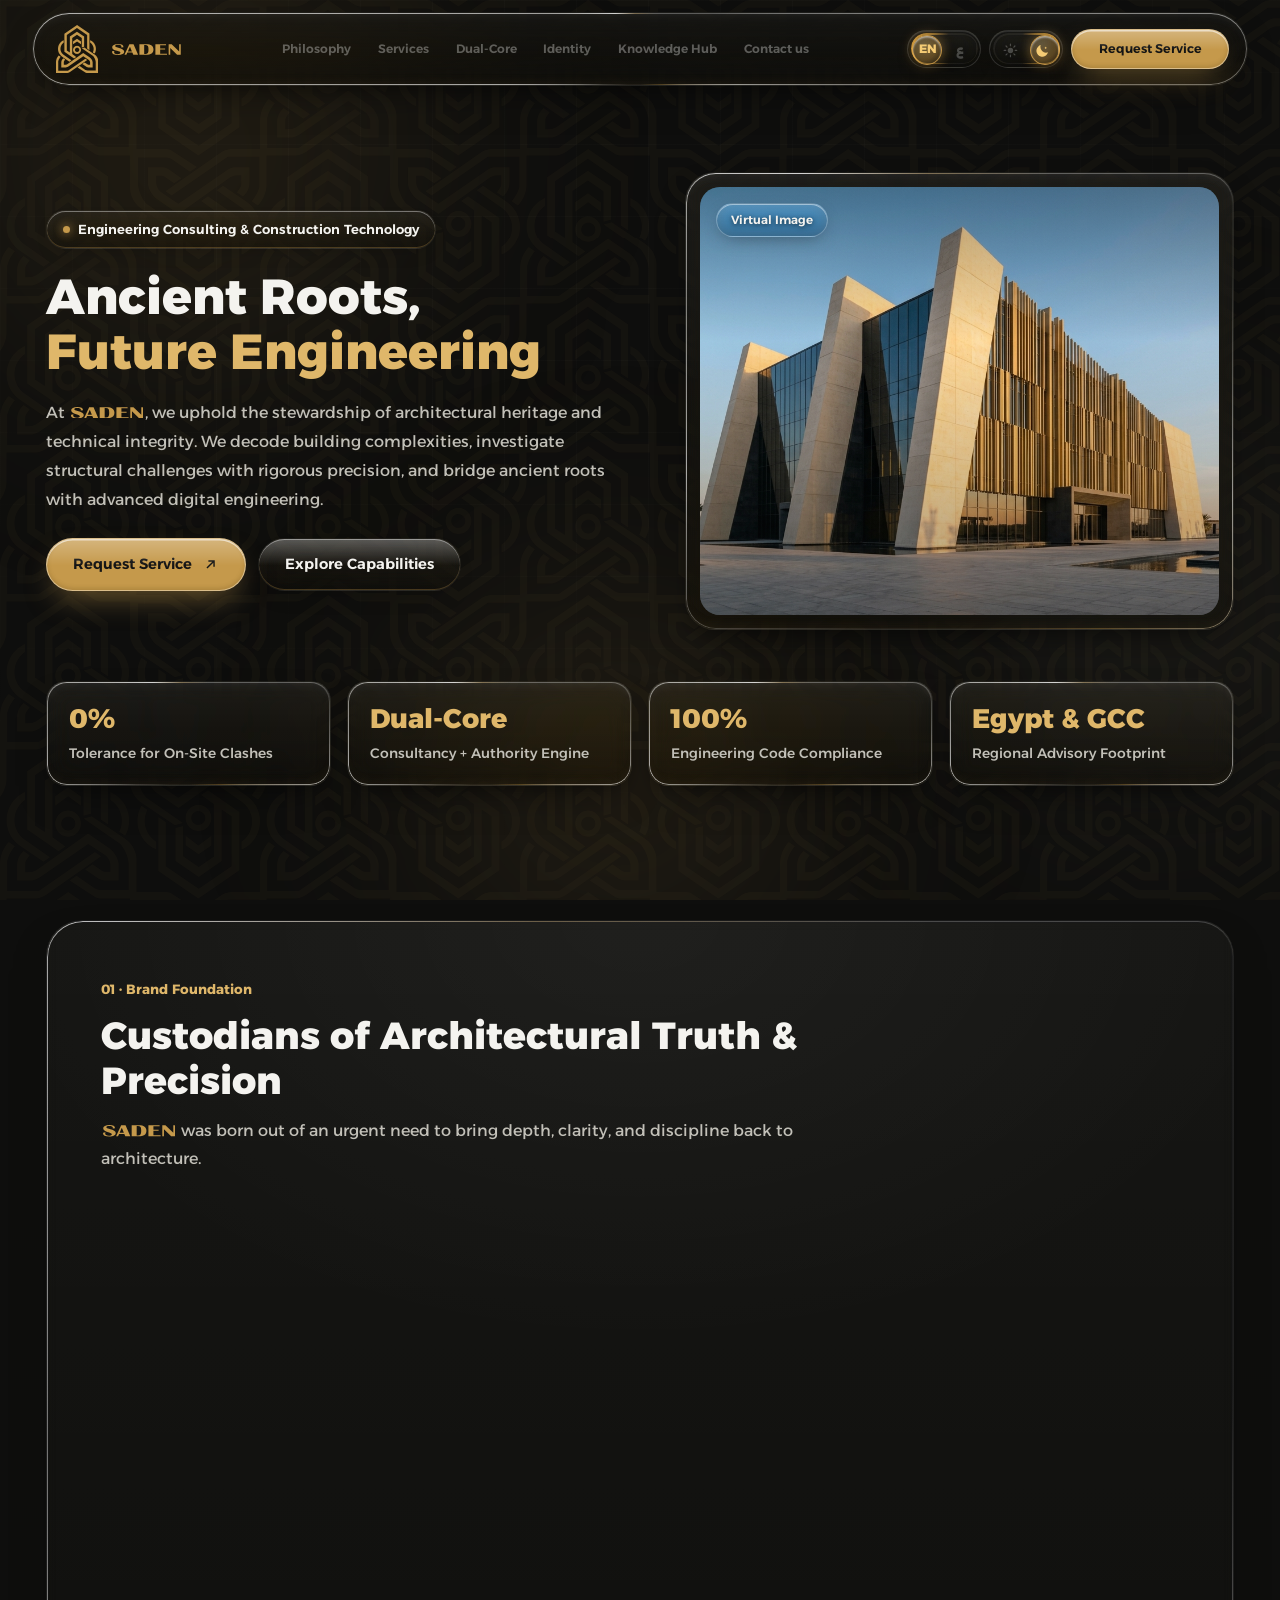
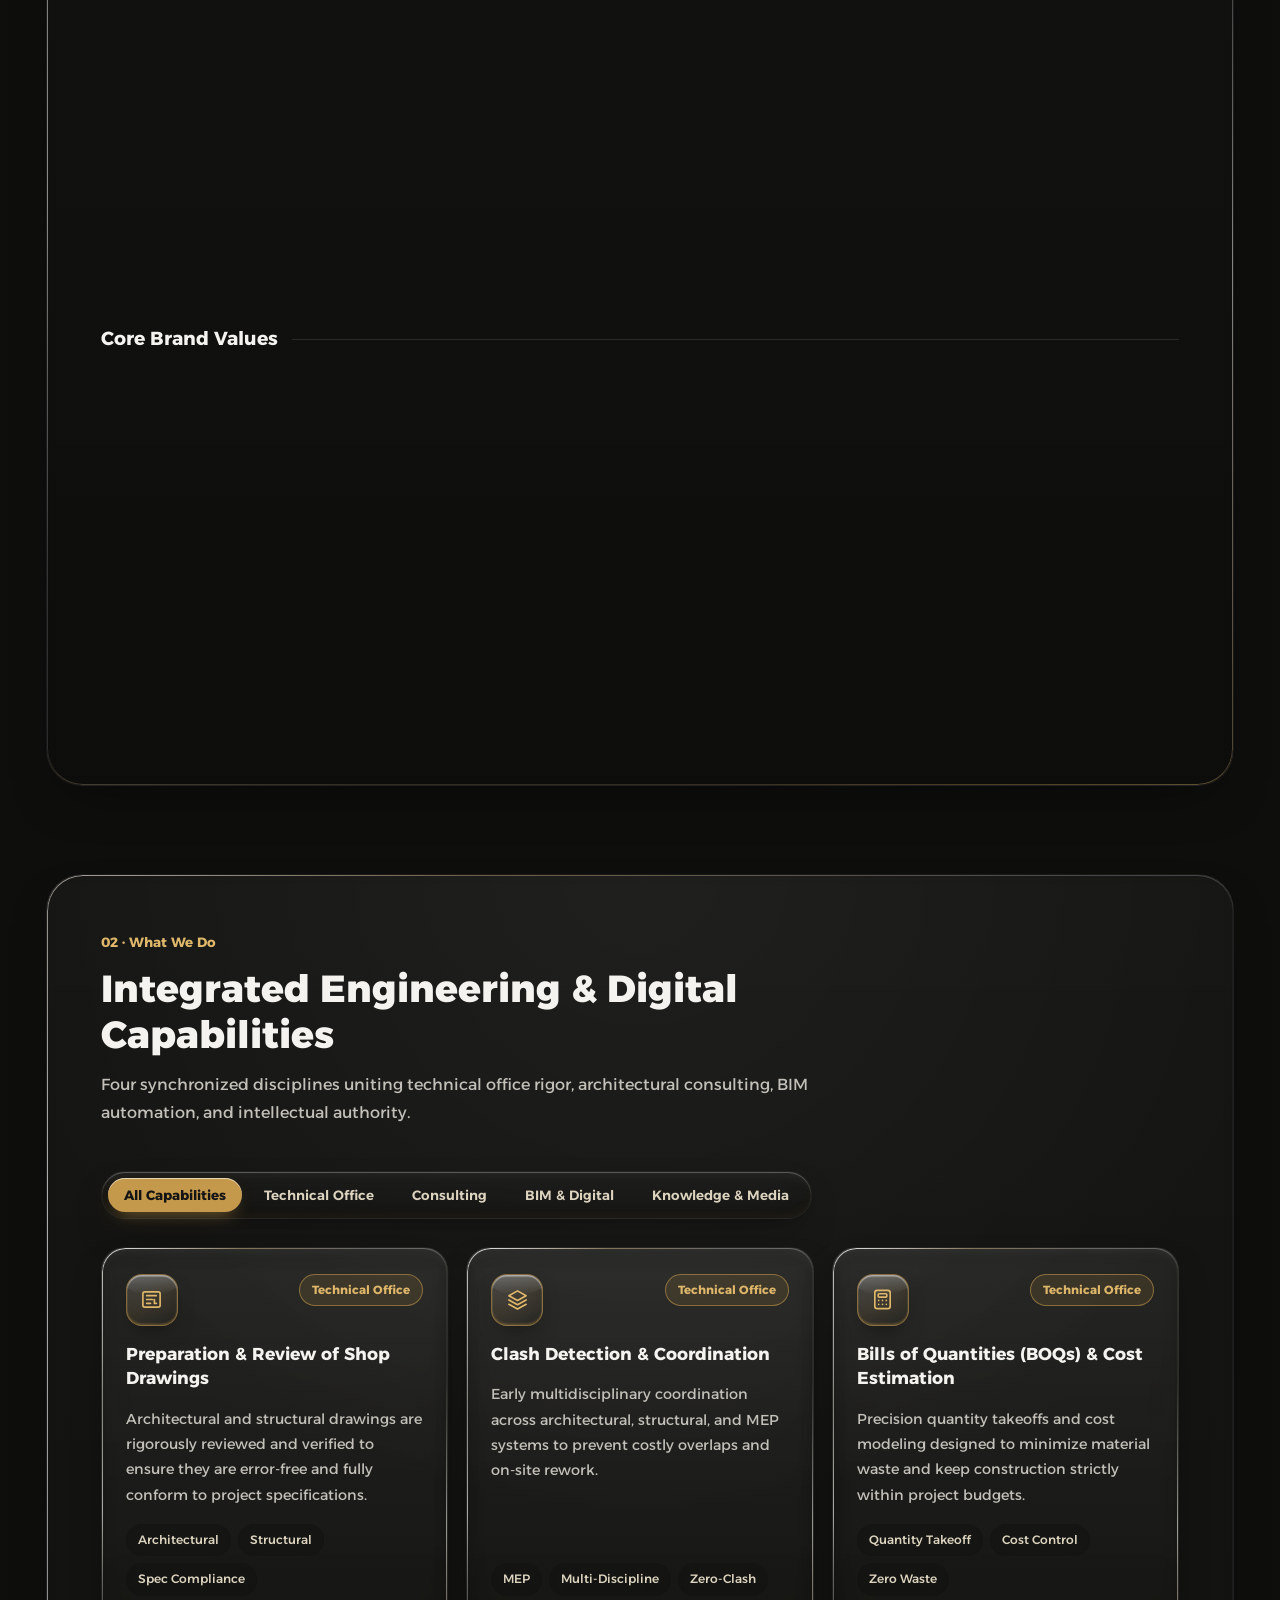
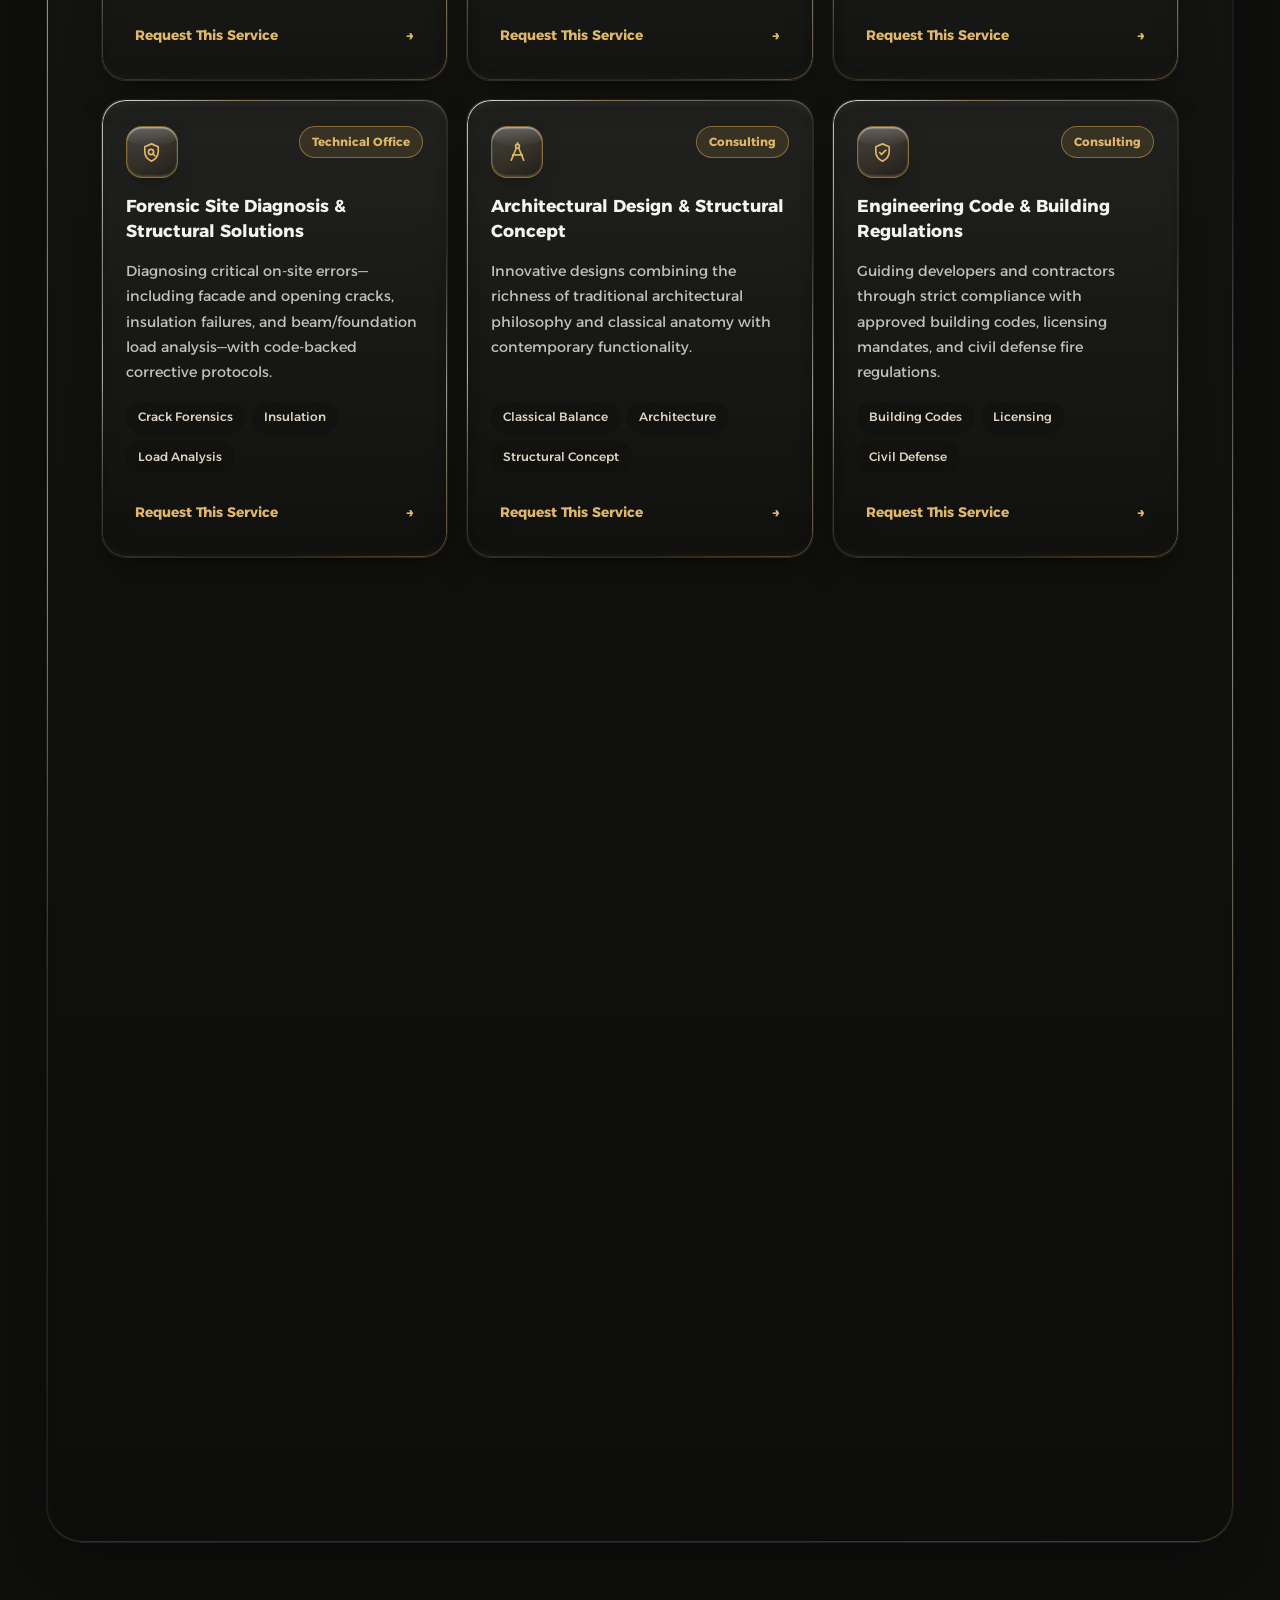
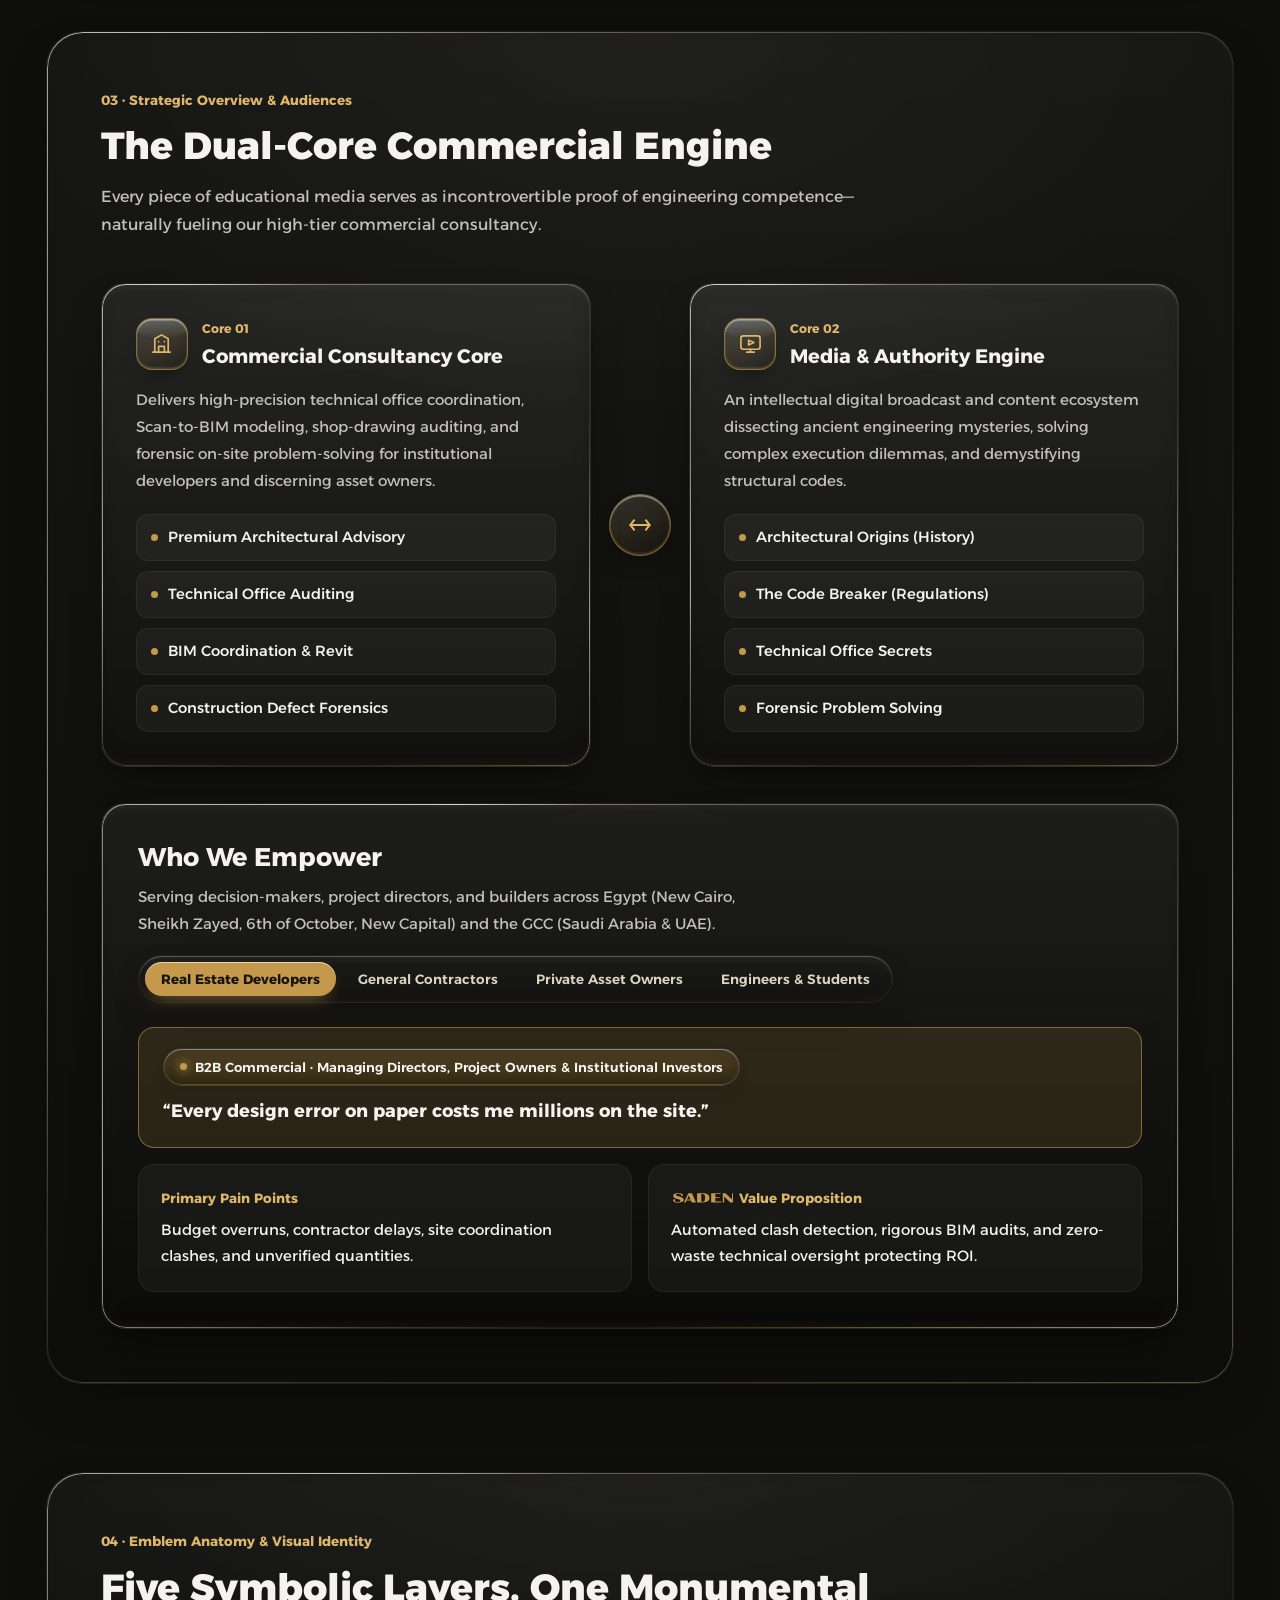
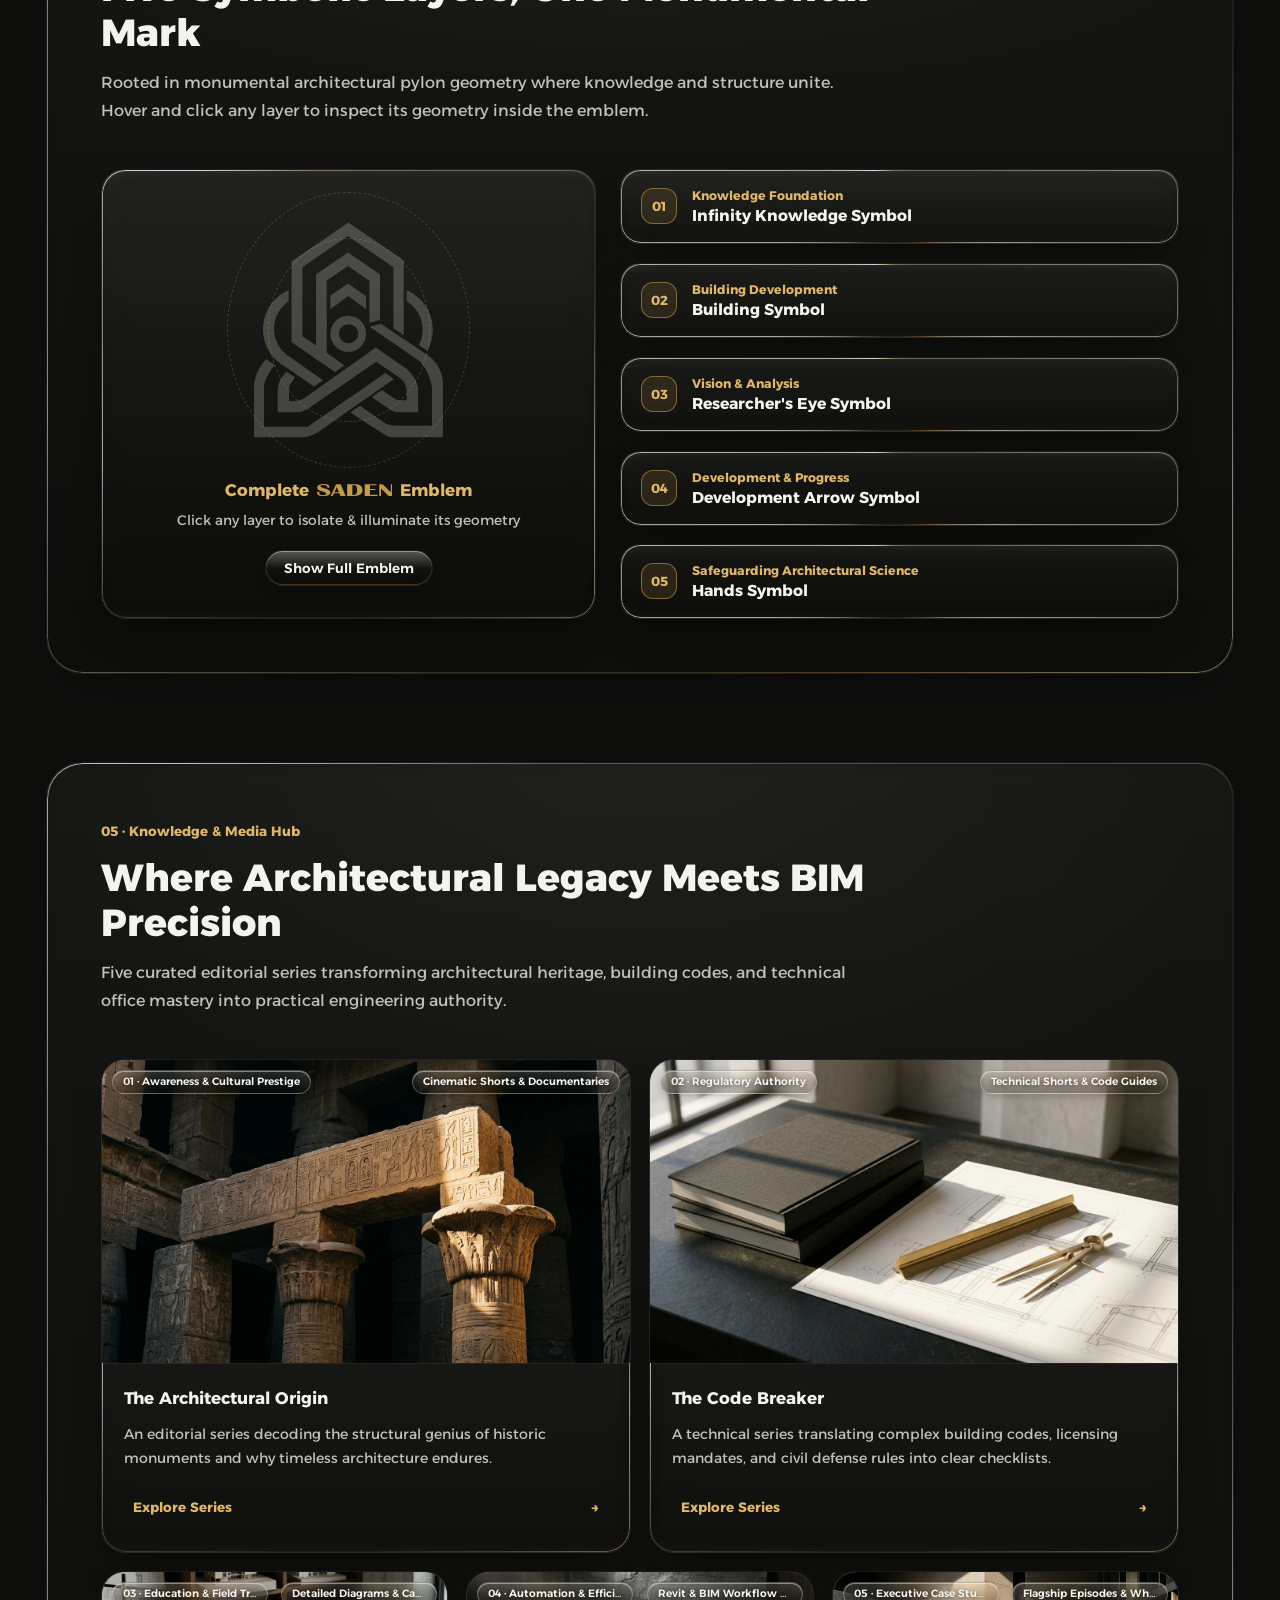
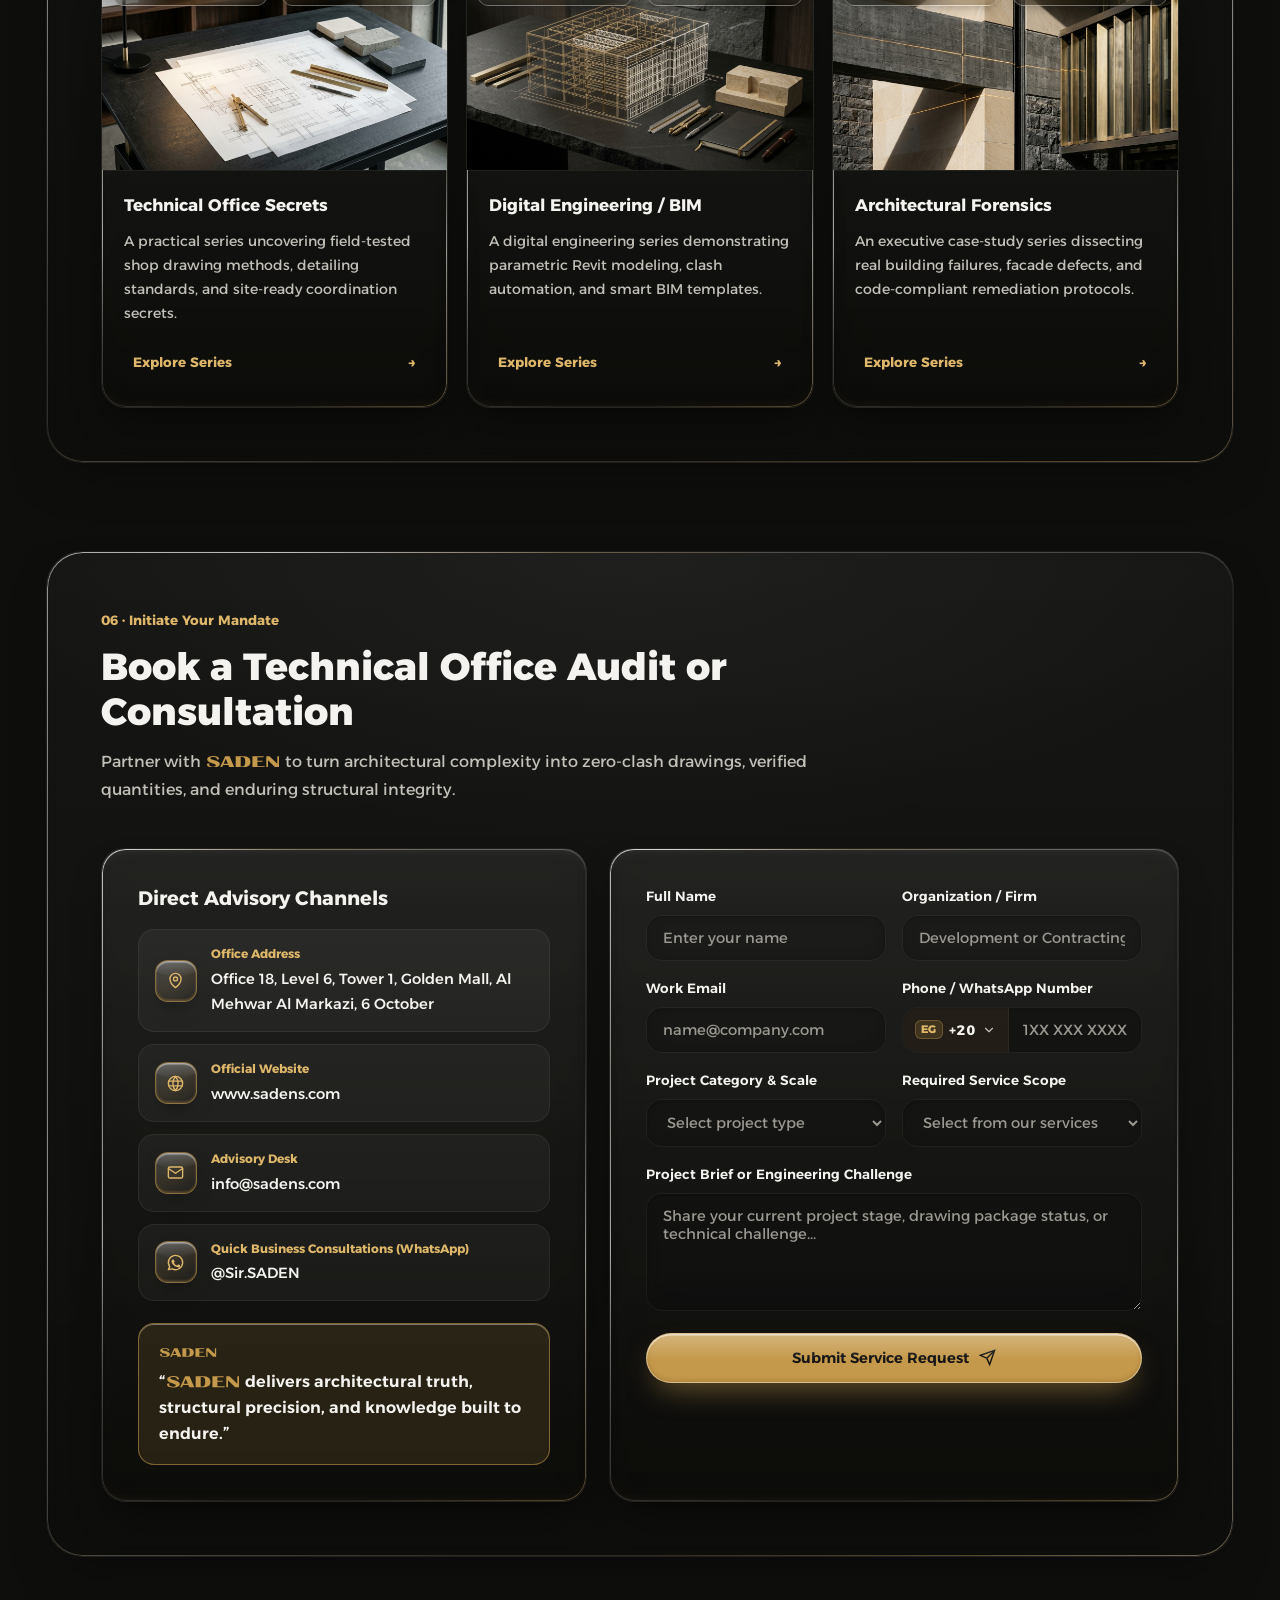
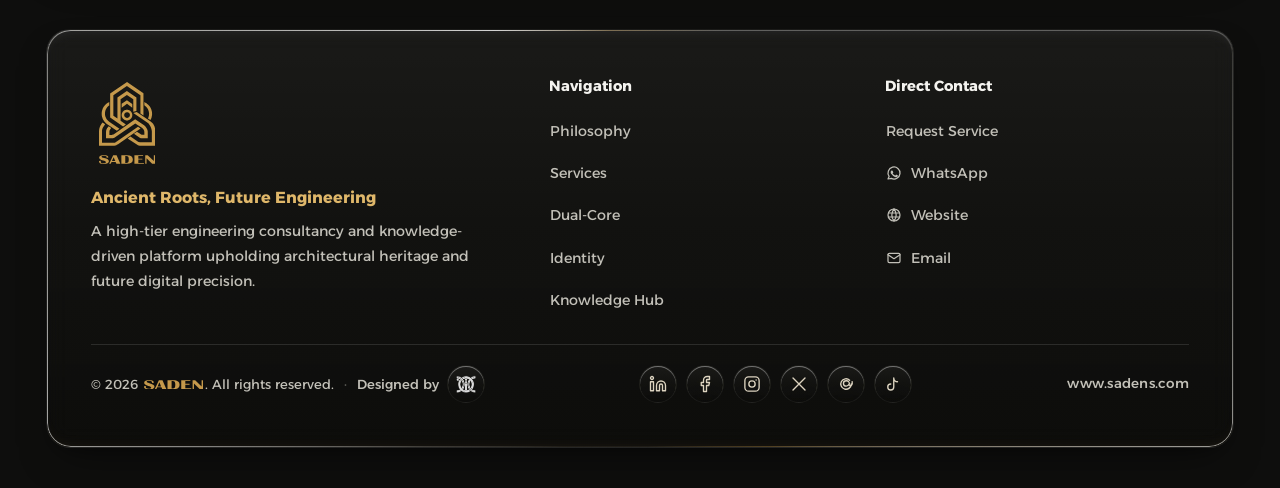
==== commit 70c1dcb7: "Make Office Address card interactive and link to Google Maps coordinates" ====
--- a/index.html
+++ b/index.html
@@ -378,7 +378,7 @@
               <div>
                 <h3 class="bento-card-title" style="margin-bottom: 18px;" data-i18n="contact.channelsTitle"></h3>
                 <div class="channel-list">
-                  <div class="channel-item">
+                  <a href="https://www.google.com/maps?q=29.9529031,30.9139351" target="_blank" rel="noopener" class="channel-item">
                     <div class="lg-icon lg-icon--sm">
                       <svg viewBox="0 0 24 24"><path d="M12 21s-7-5.5-7-11a7 7 0 1 1 14 0c0 5.5-7 11-7 11z"/><circle cx="12" cy="10" r="2.5"/></svg>
                     </div>
@@ -386,7 +386,7 @@
                       <span class="channel-item__label" data-i18n="contact.locationLabel"></span>
                       <span class="channel-item__value" data-i18n="contact.locationValue"></span>
                     </div>
-                  </div>
+                  </a>
 
                   <a href="https://www.sadens.com" target="_blank" rel="noopener" class="channel-item">
                     <div class="lg-icon lg-icon--sm">
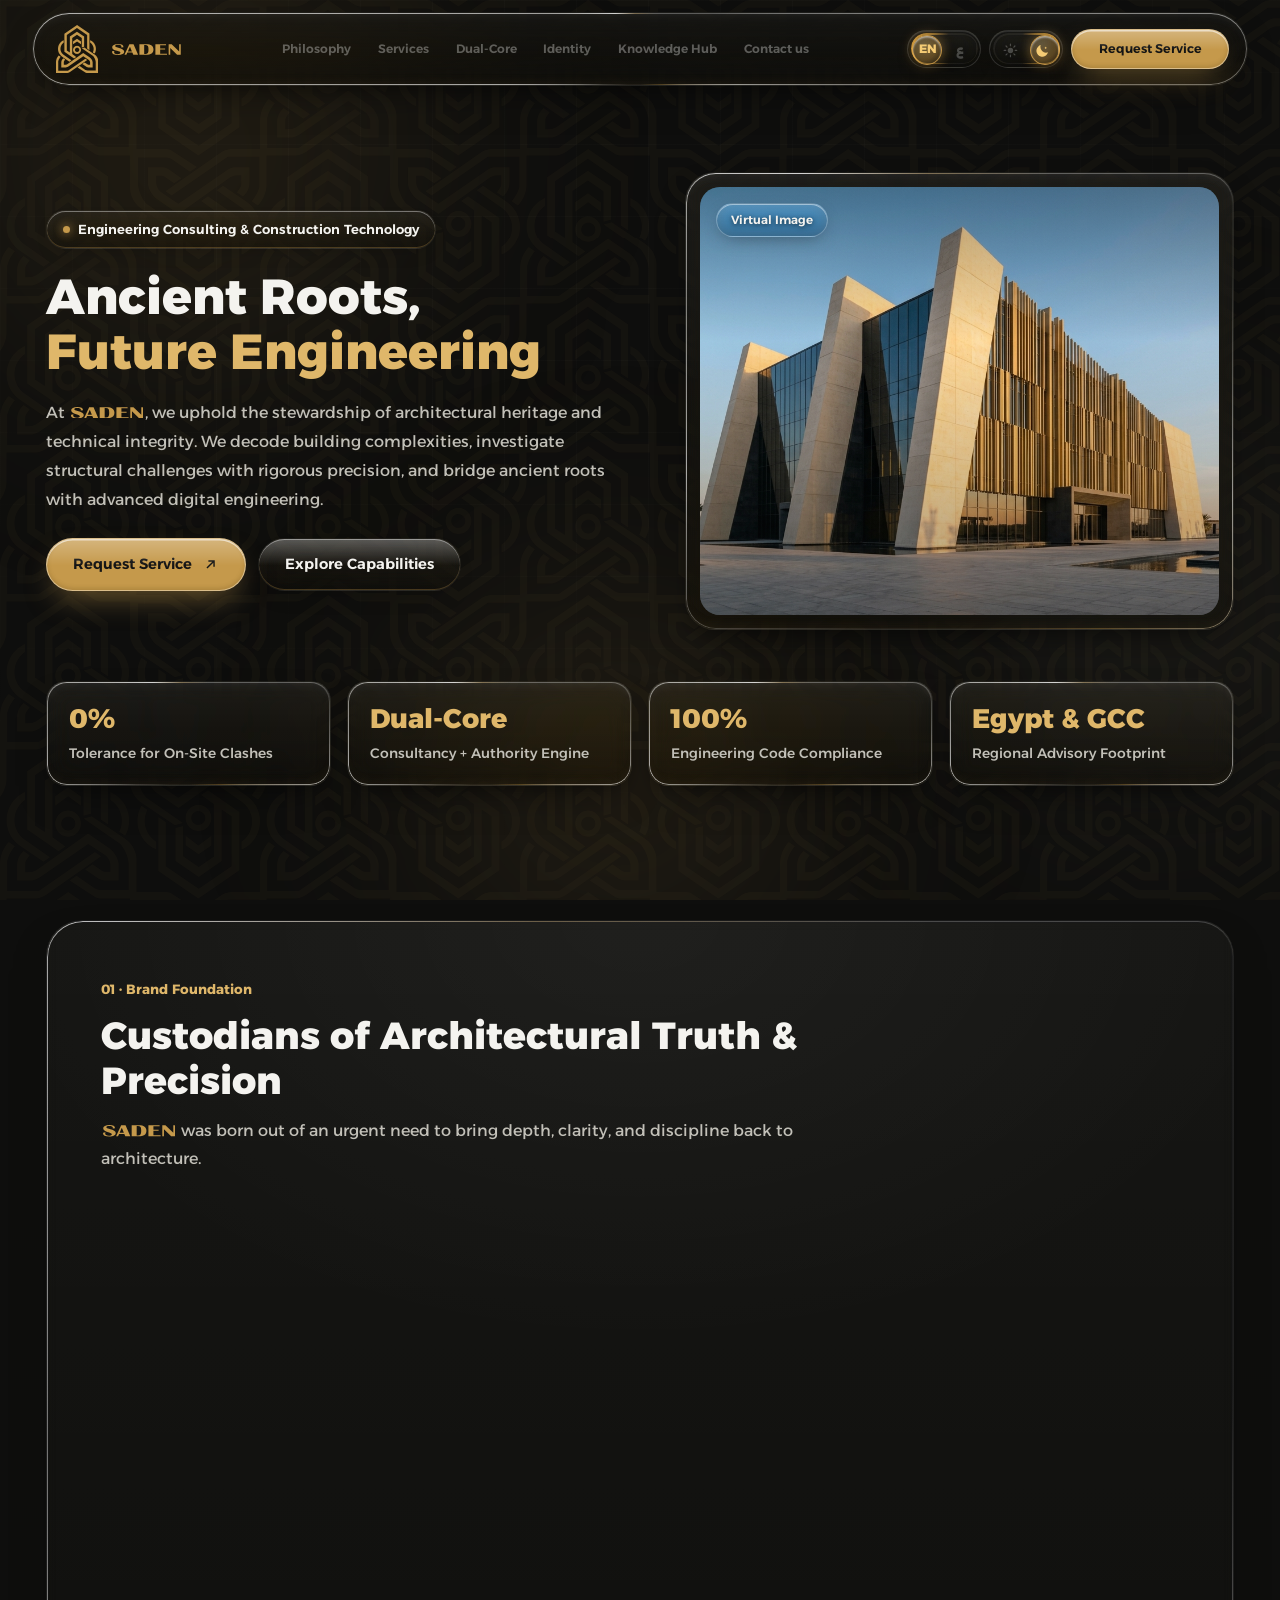
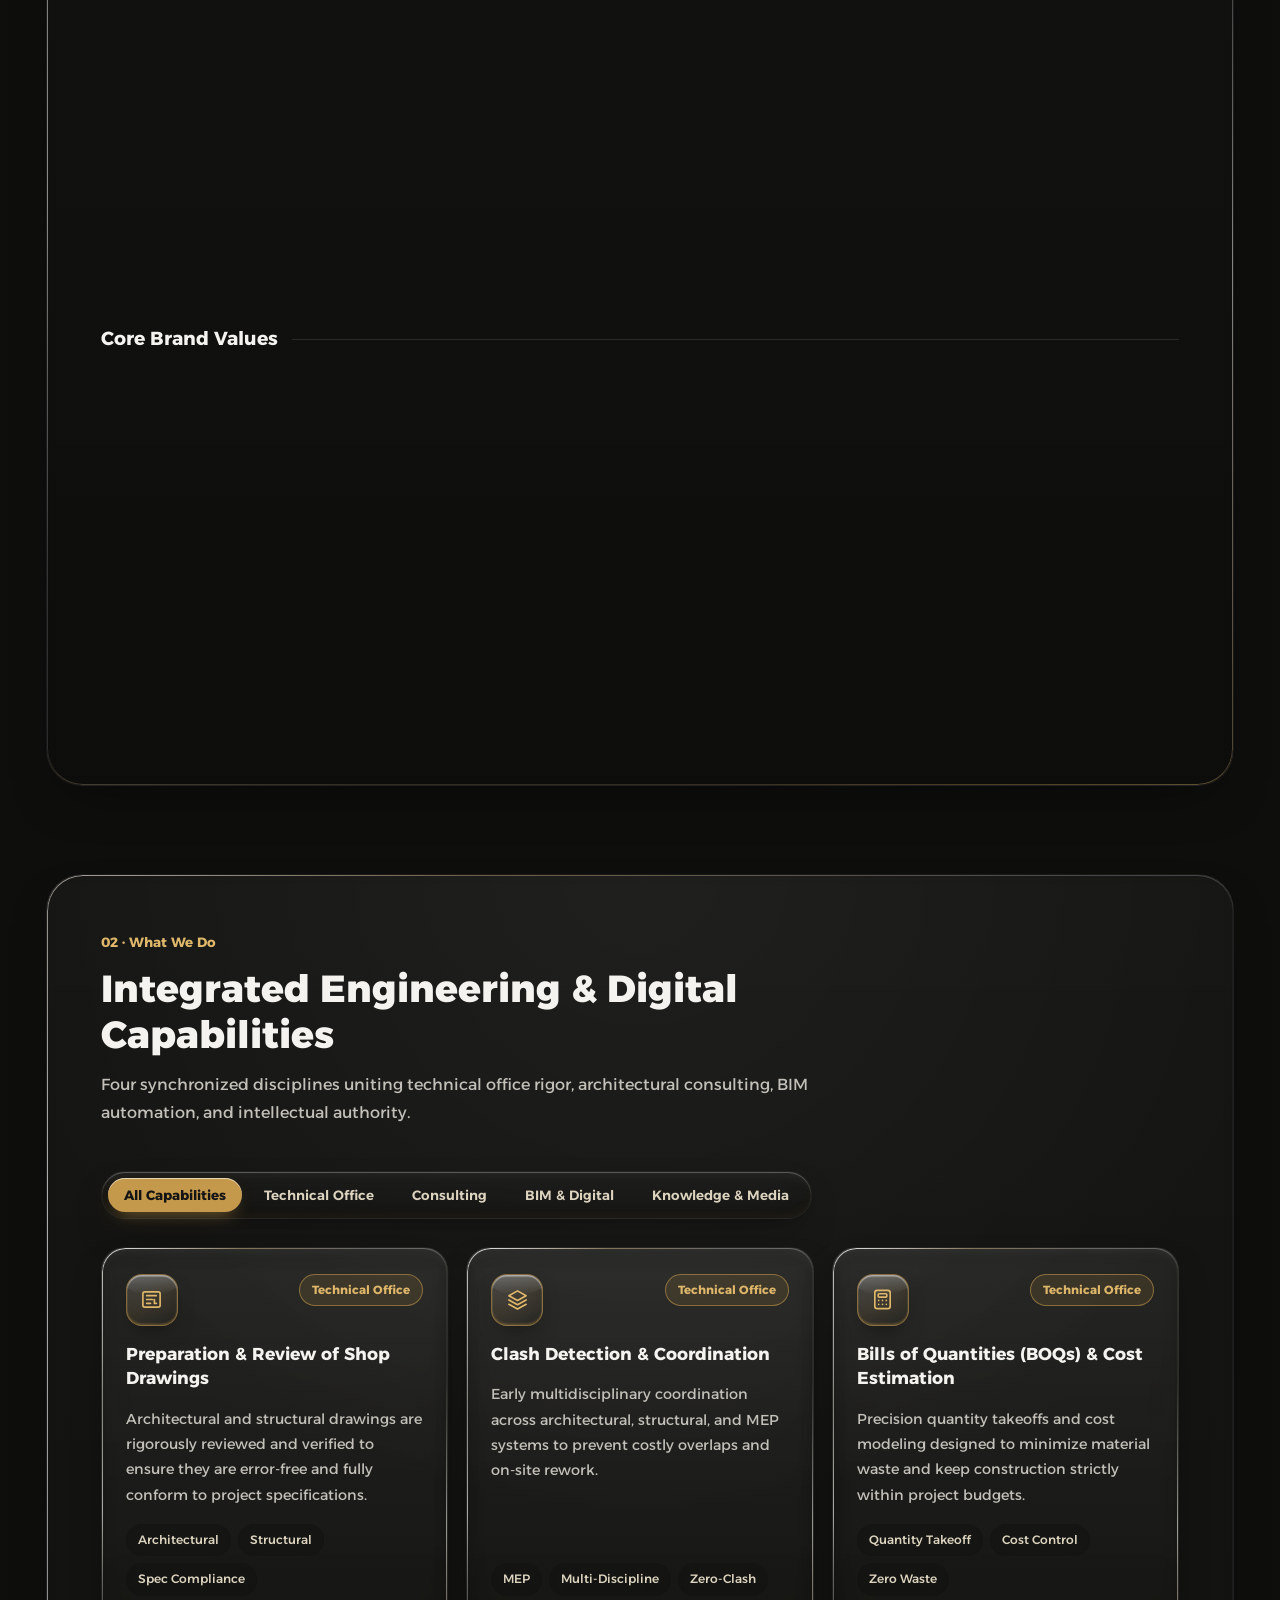
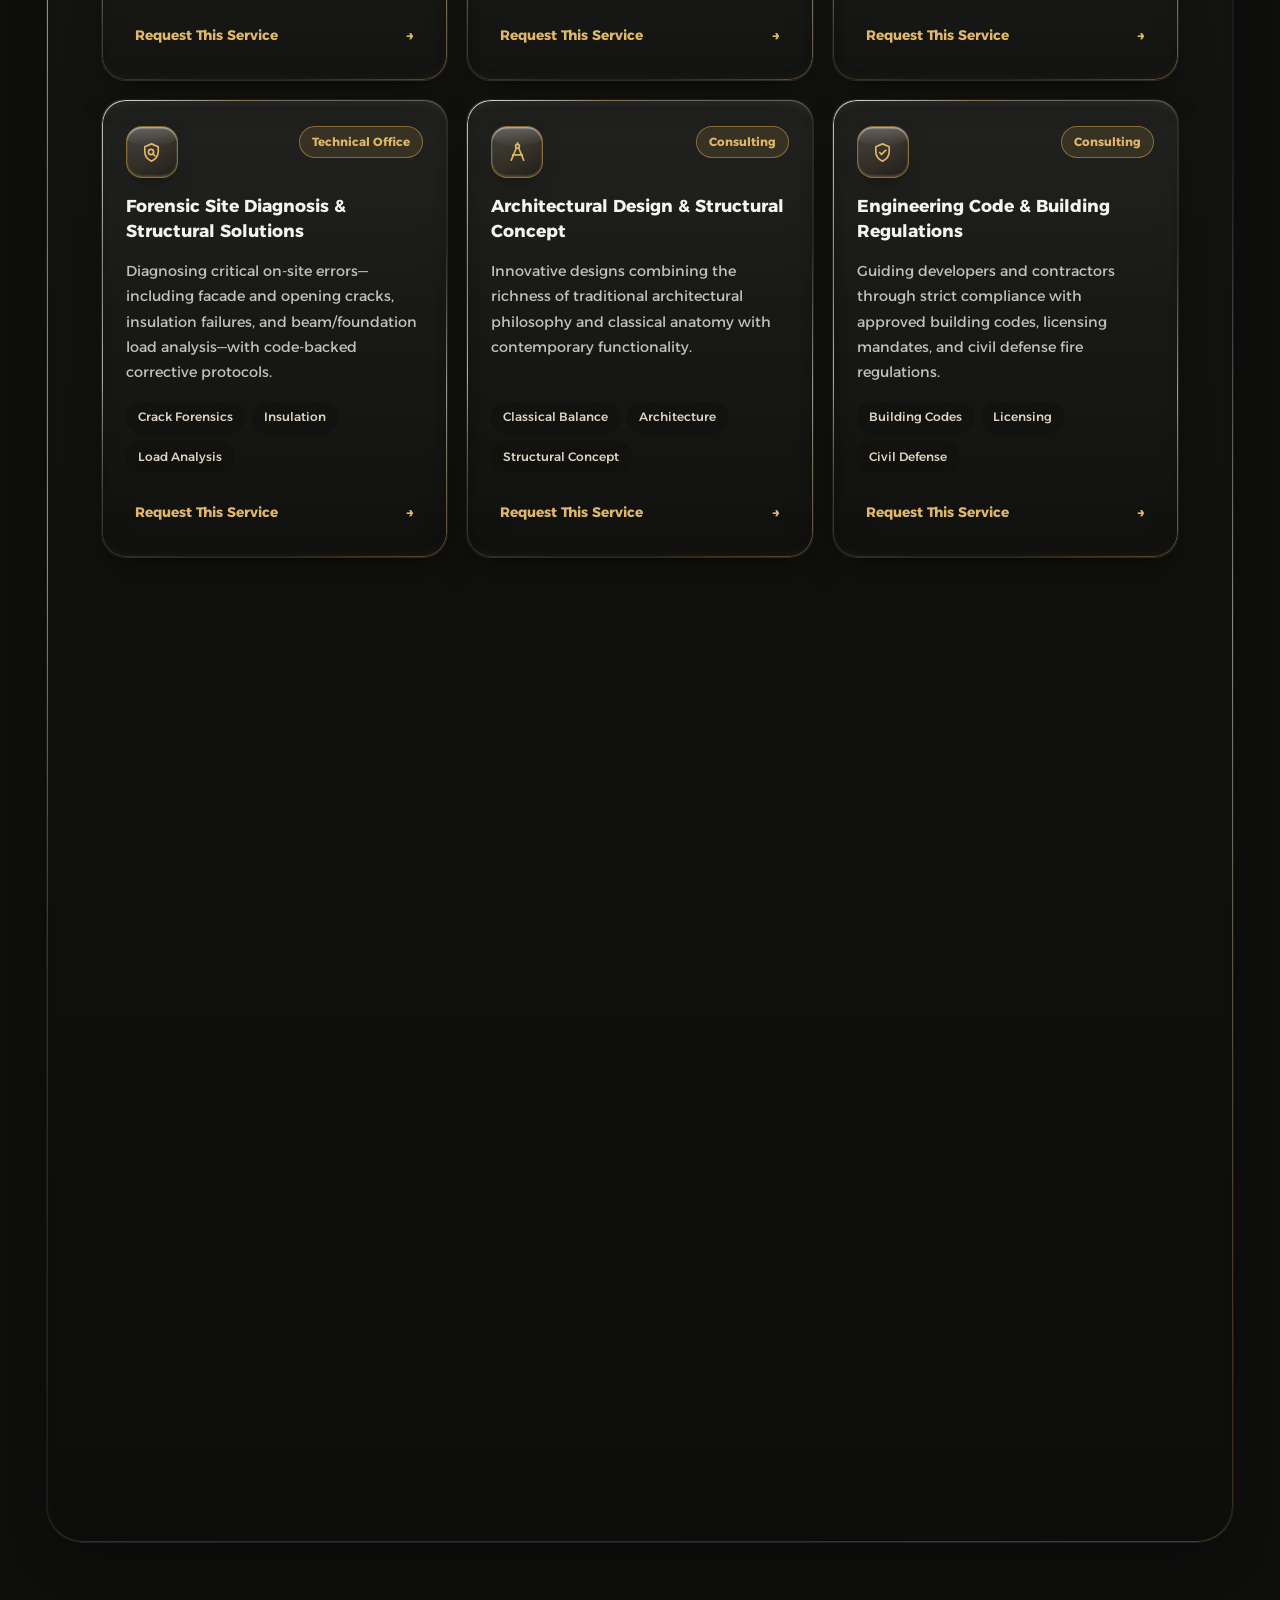
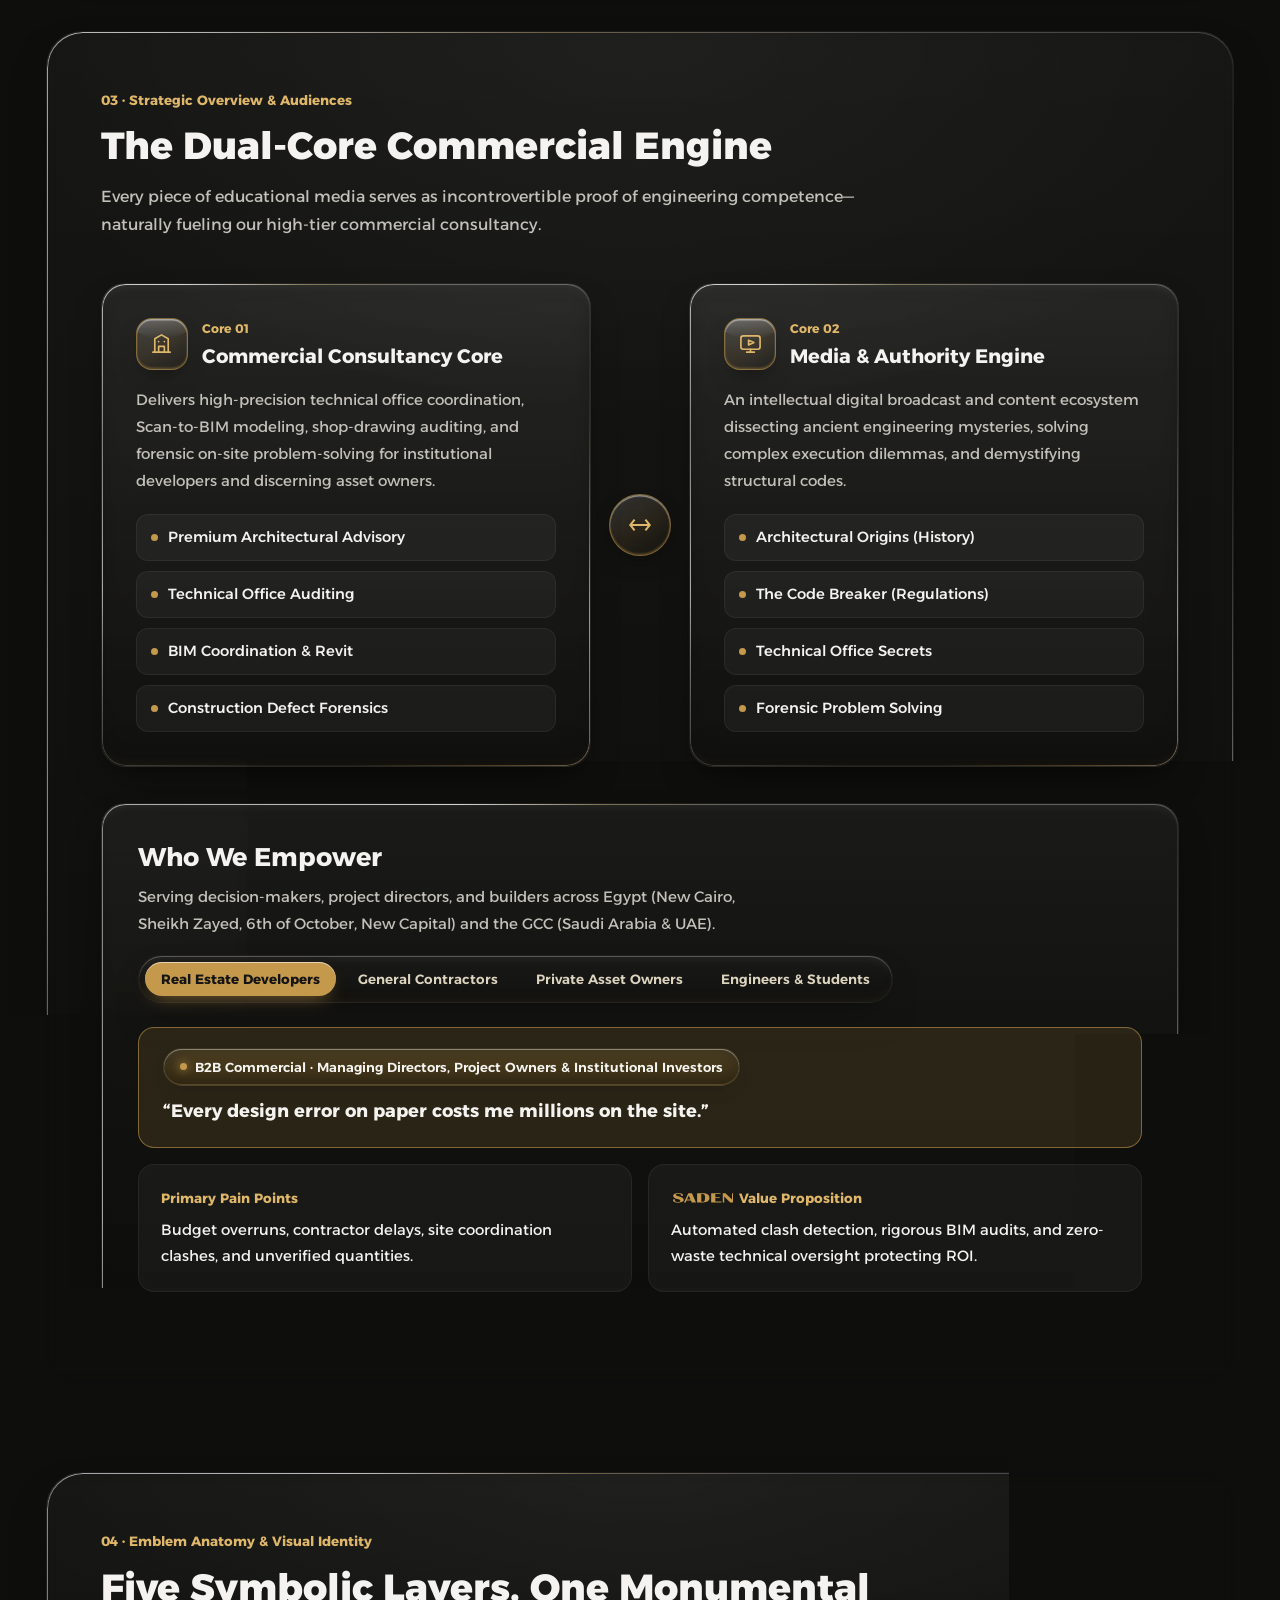
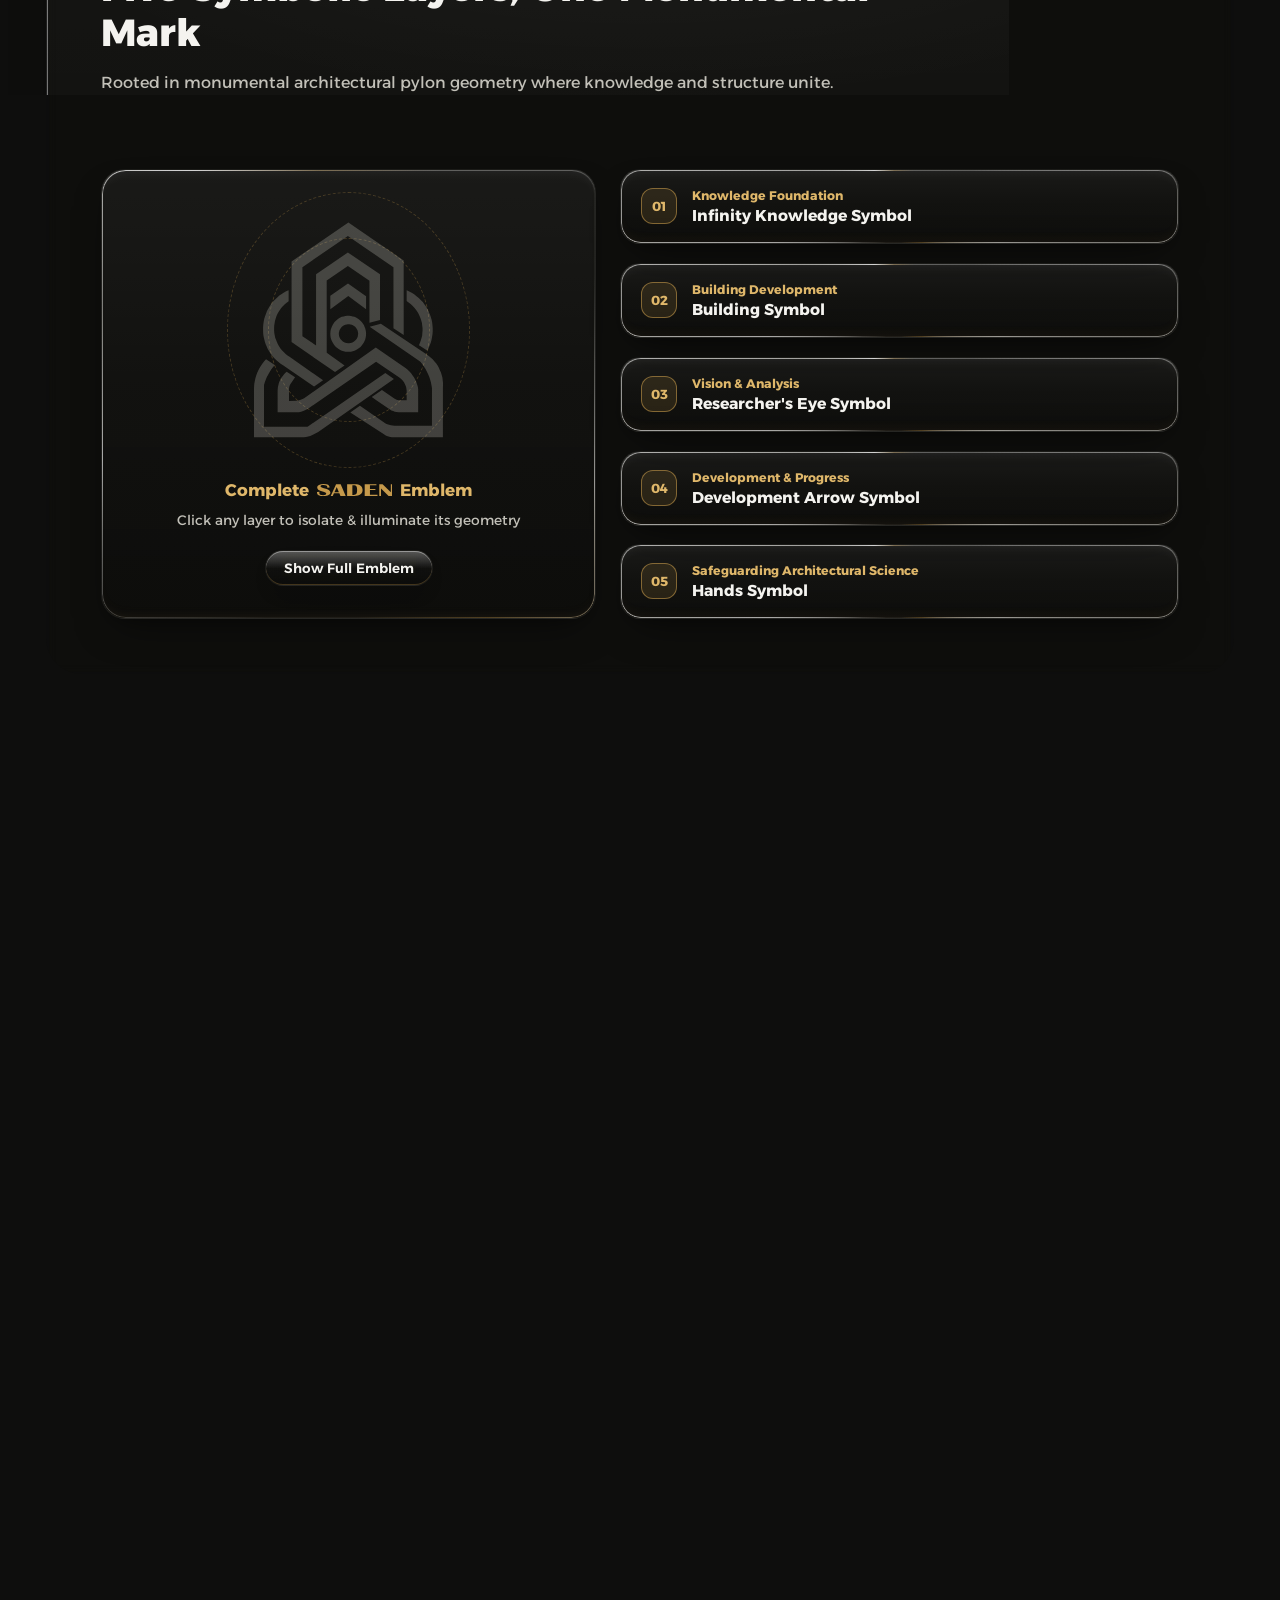
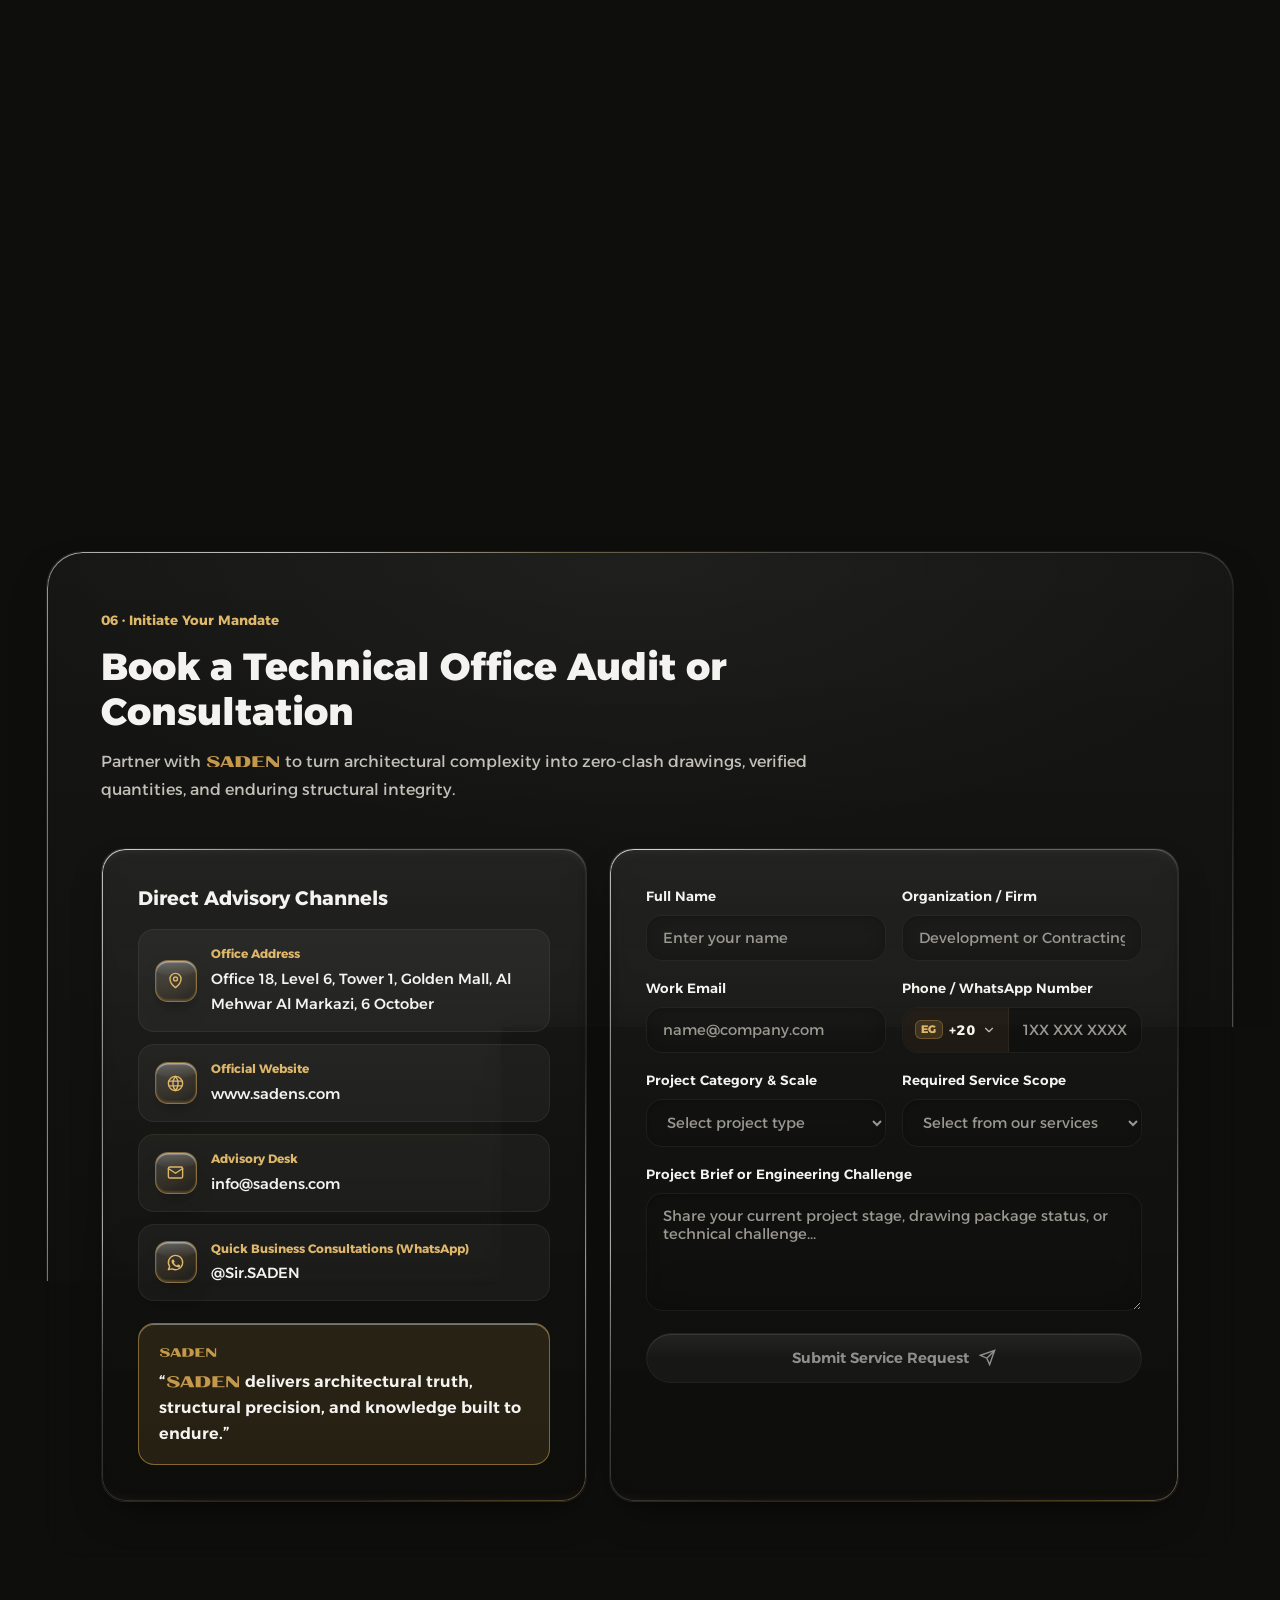
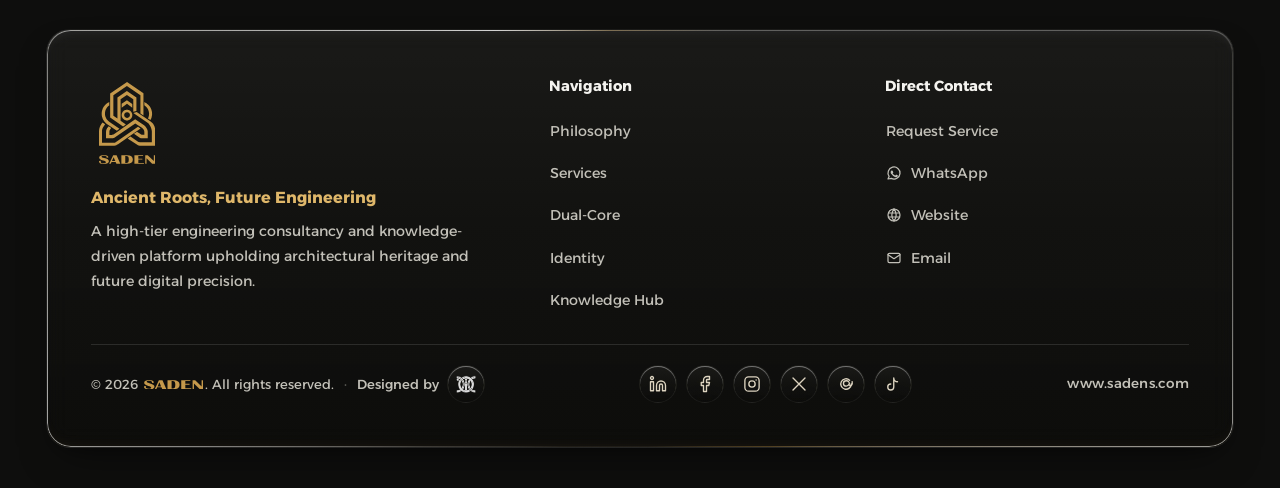
==== commit d7b96e5e: "Keep service request submit button muted and uncolored until all required fields are filled" ====
--- a/index.html
+++ b/index.html
@@ -12,7 +12,7 @@
   <link rel="preconnect" href="https://fonts.gstatic.com" crossorigin />
   <link href="https://fonts.googleapis.com/css2?family=Alexandria:wght@200;300;400;500;600;700;800&display=swap" rel="stylesheet" />
 
-  <link rel="stylesheet" href="css/styles.css?v=20261123m" />
+  <link rel="stylesheet" href="css/styles.css?v=20261123n" />
 </head>
 <body>
   <div id="scroll-progress" class="scroll-progress" aria-hidden="true"></div>
@@ -482,7 +482,7 @@
                   </div>
 
                   <div class="form-field form-field--full" style="margin-top: 6px;">
-                    <button type="submit" class="lg-btn lg-btn--primary" style="width: 100%; padding-block: 15px;">
+                    <button id="contact-submit" type="submit" class="lg-btn lg-btn--primary is-inactive" disabled style="width: 100%; padding-block: 15px;">
                       <span data-i18n="contact.form.submit"></span>
                       <svg viewBox="0 0 24 24" aria-hidden="true"><path d="M22 2L11 13M22 2l-7 20-4-9-9-4 20-7z"/></svg>
                     </button>
@@ -671,8 +671,8 @@
   </div>
 
   <!-- Scripts (Zero-build vanilla ES6, works both over file:// and HTTP) -->
-  <script src="js/logo-paths.js?v=20261123m"></script>
-  <script src="js/translations.js?v=20261123m"></script>
-  <script src="js/app.js?v=20261123m"></script>
+  <script src="js/logo-paths.js?v=20261123n"></script>
+  <script src="js/translations.js?v=20261123n"></script>
+  <script src="js/app.js?v=20261123n"></script>
 </body>
 </html>
--- a/css/styles.css
+++ b/css/styles.css
@@ -932,6 +932,41 @@
     inset 0 1.5px 0 rgba(255, 255, 255, 0.72);
 }
 
+/* Muted / Unlit Submit Button State until all required fields are validly filled */
+.lg-btn--primary.is-inactive,
+.lg-btn--primary:disabled {
+  background: rgba(255, 255, 255, 0.05);
+  color: var(--text-muted);
+  border-color: var(--lg-border);
+  box-shadow: inset 0 1px 0 rgba(255, 255, 255, 0.14);
+  cursor: not-allowed;
+  opacity: 0.72;
+  transform: none;
+  filter: saturate(0);
+}
+
+.lg-btn--primary.is-inactive::before,
+.lg-btn--primary:disabled::before {
+  opacity: 0.25;
+}
+
+.lg-btn--primary.is-inactive:hover,
+.lg-btn--primary:disabled:hover {
+  transform: none;
+  background: rgba(255, 255, 255, 0.05);
+  box-shadow: inset 0 1px 0 rgba(255, 255, 255, 0.14);
+}
+
+[data-theme="light"] .lg-btn--primary.is-inactive,
+[data-theme="light"] .lg-btn--primary:disabled,
+[data-theme="light"] .lg-btn--primary.is-inactive:hover,
+[data-theme="light"] .lg-btn--primary:disabled:hover {
+  background: rgba(20, 20, 20, 0.06);
+  color: var(--text-muted);
+  border-color: rgba(20, 20, 20, 0.15);
+  box-shadow: inset 0 1px 0 rgba(255, 255, 255, 0.75);
+}
+
 .lg-btn--glass {
   background: var(--lg-bg);
   backdrop-filter: blur(18px) saturate(180%);
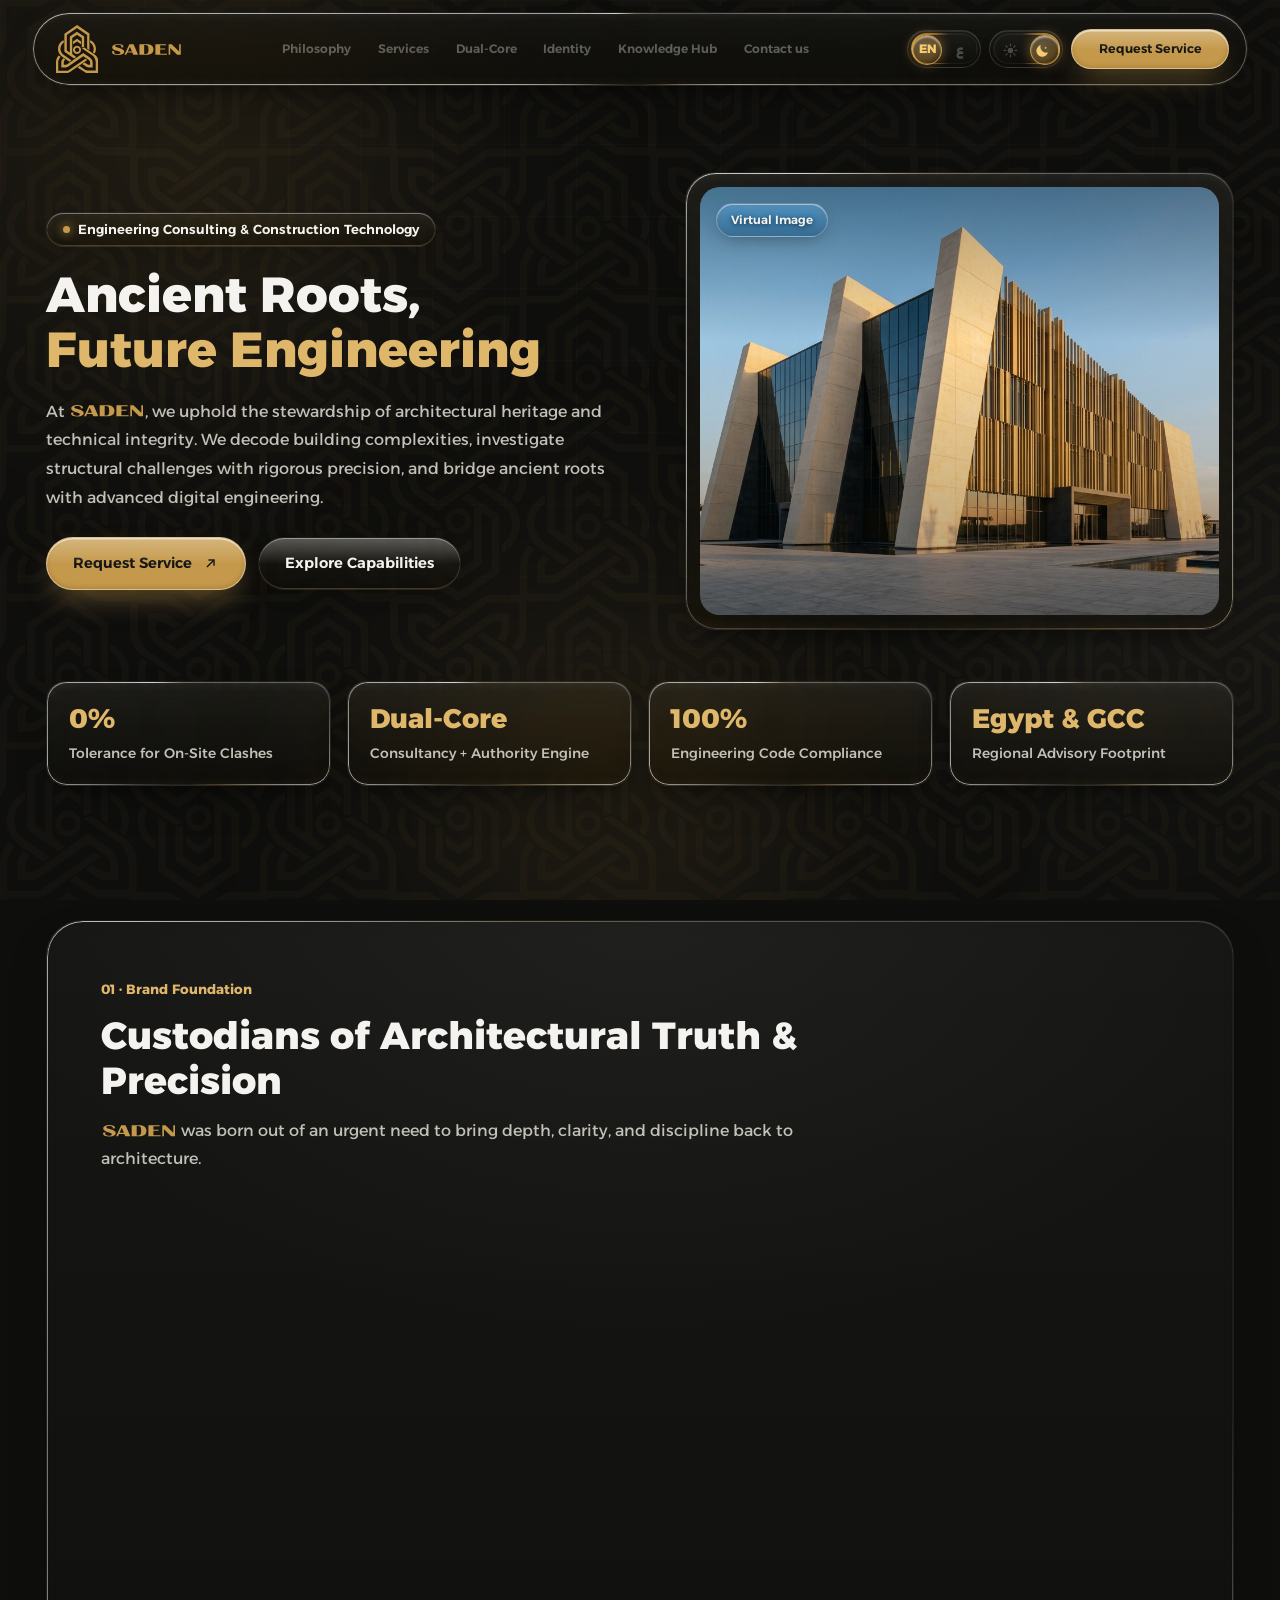
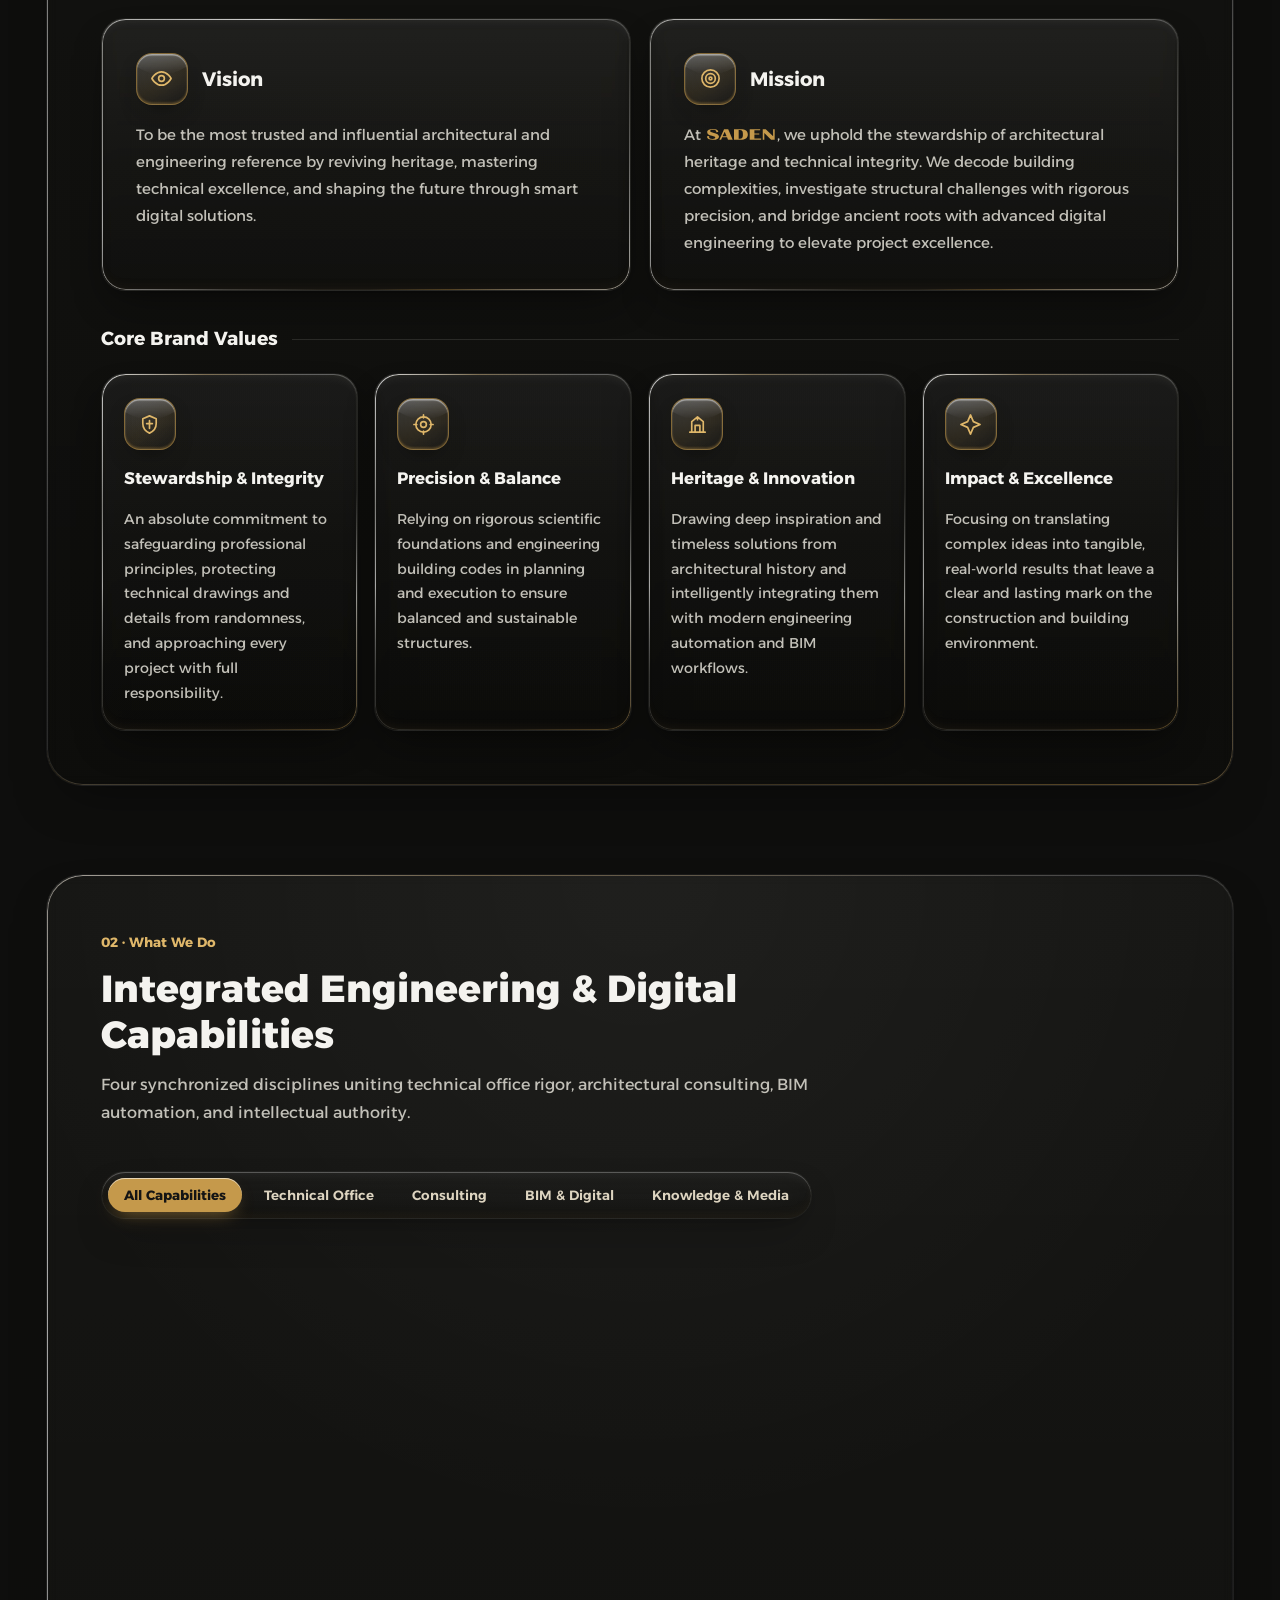
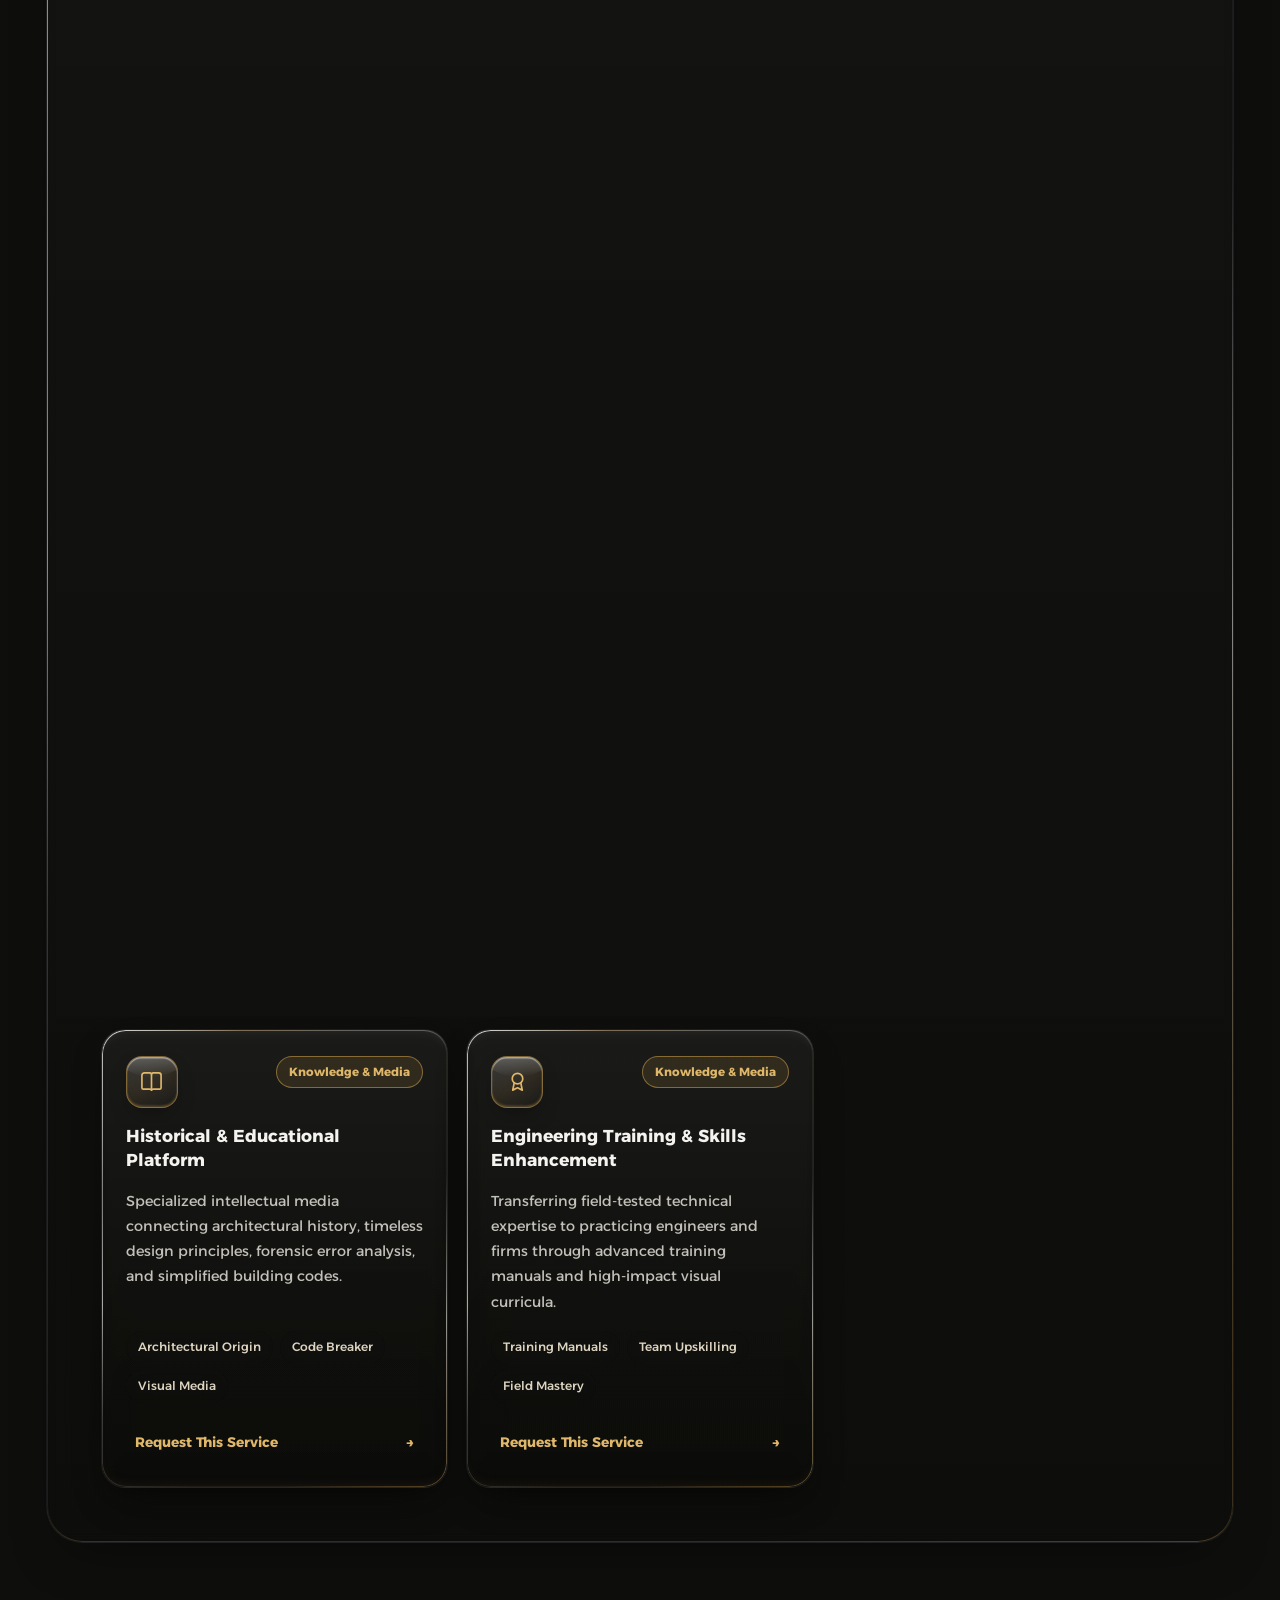
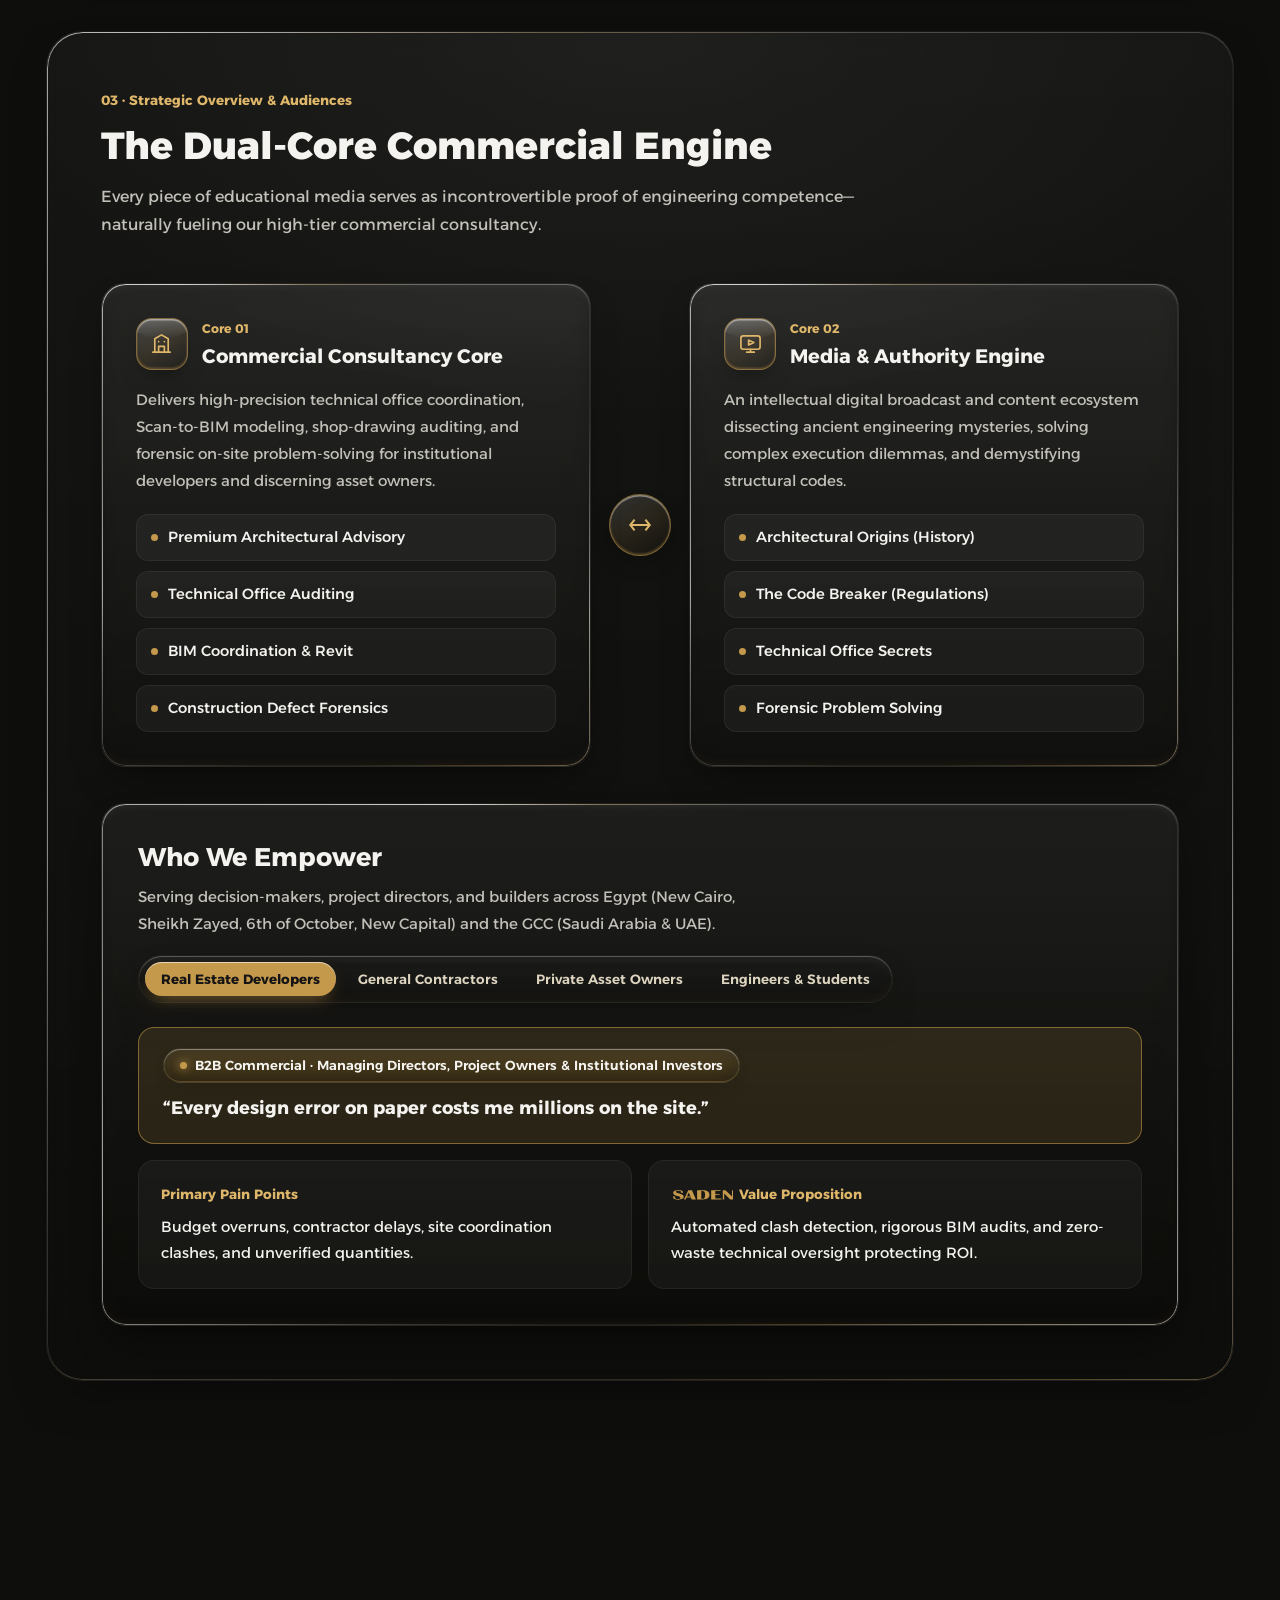
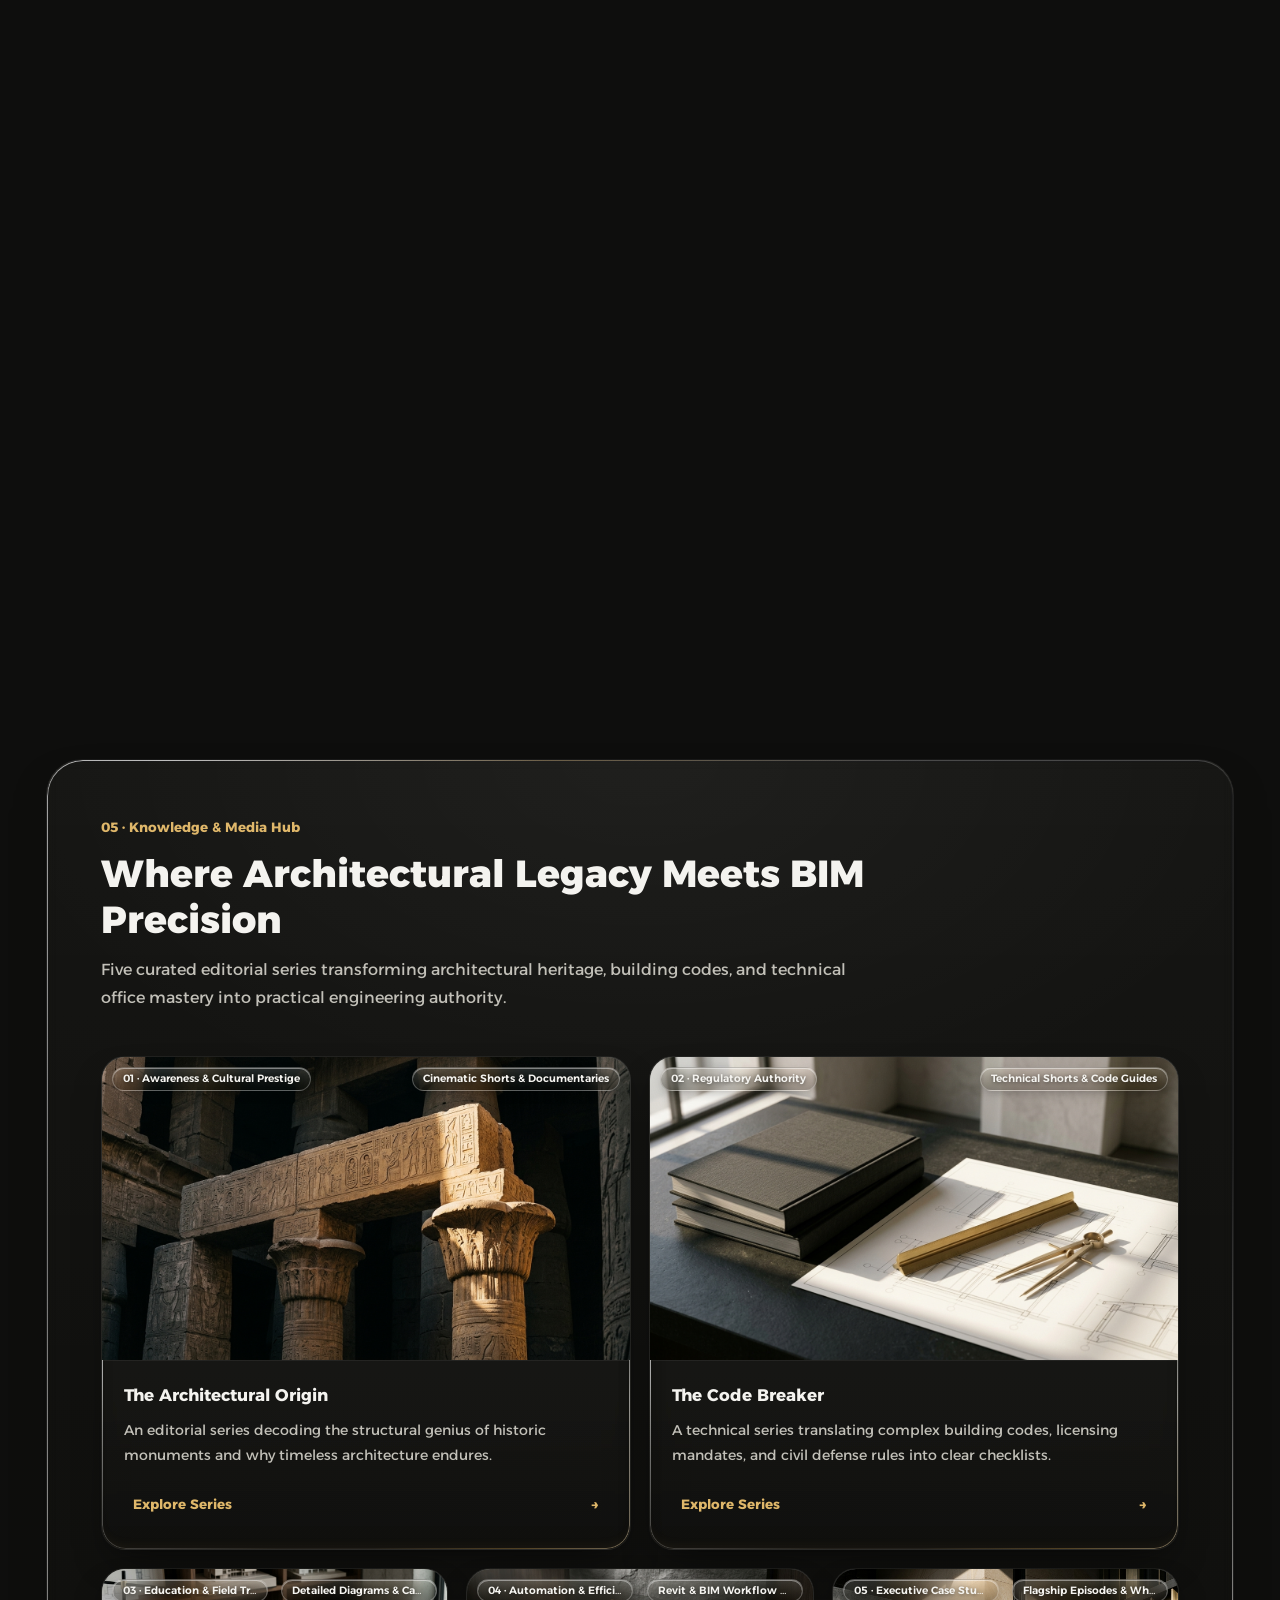
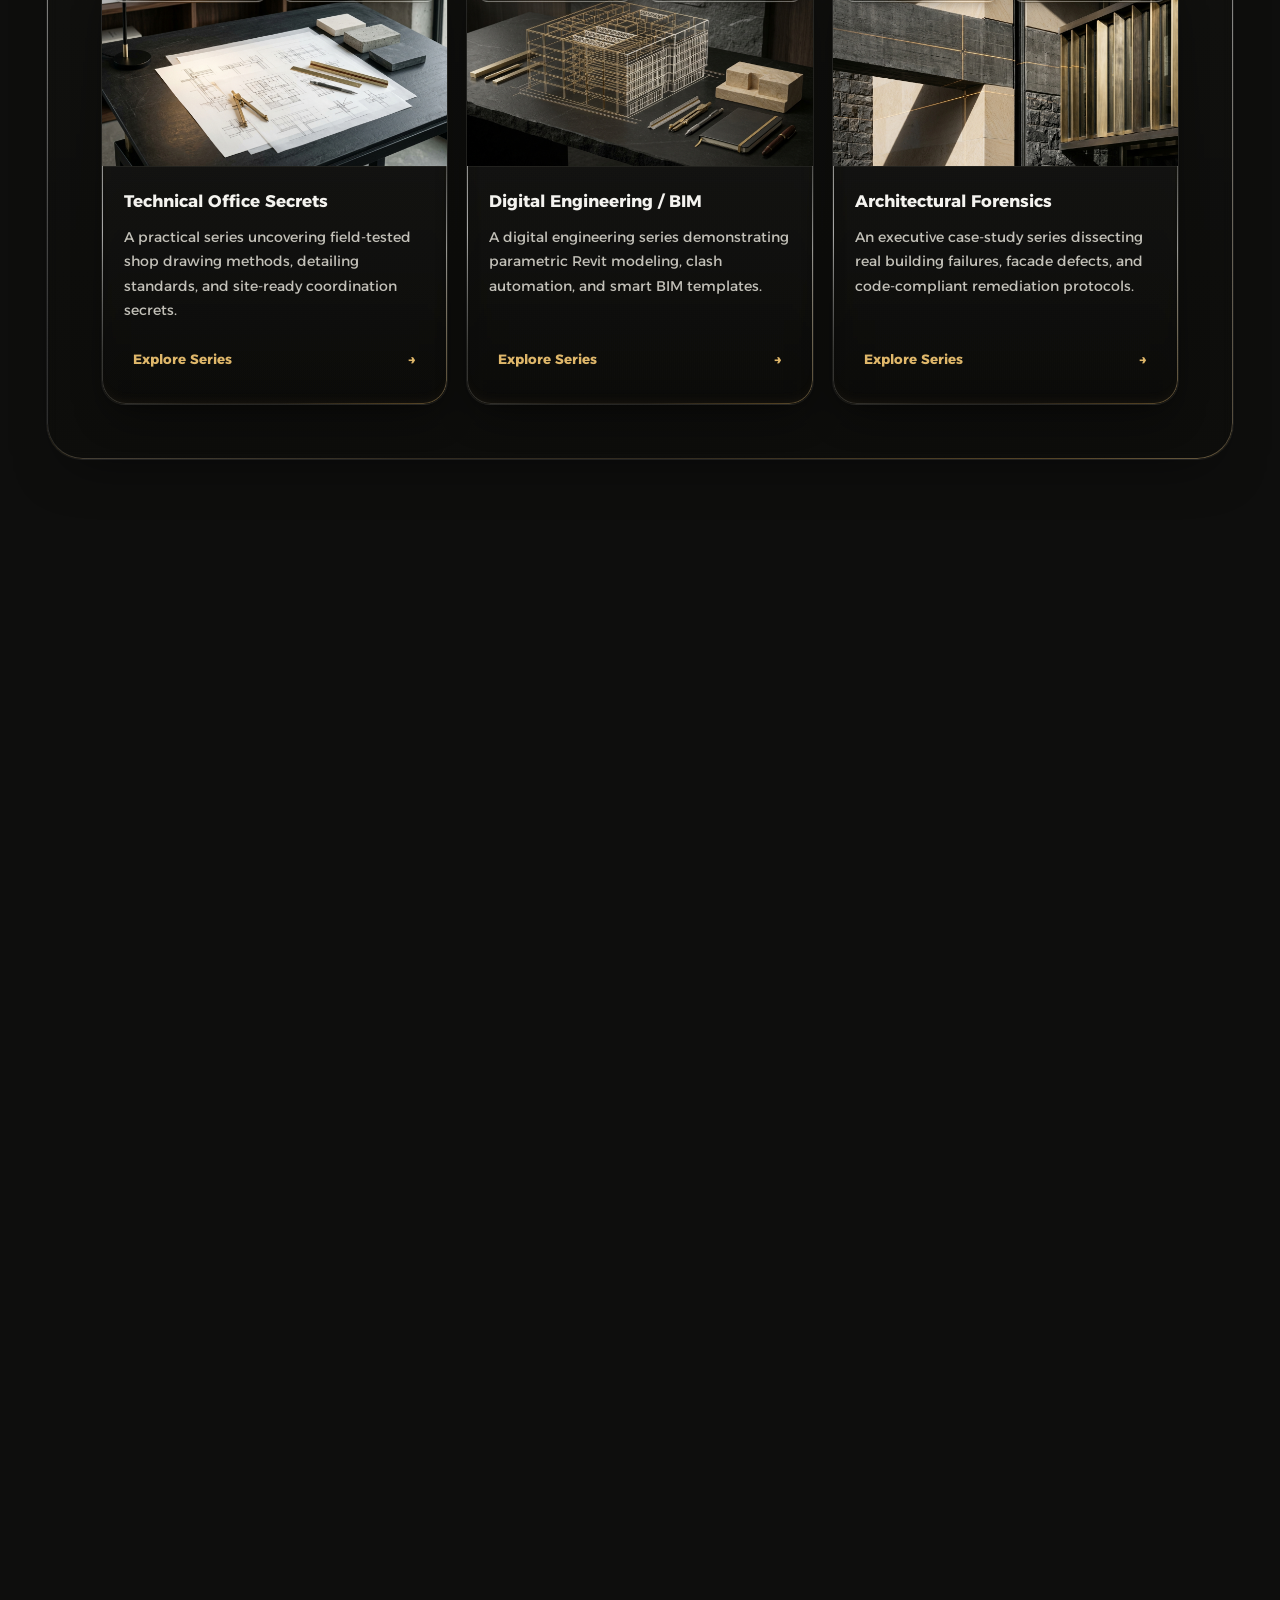
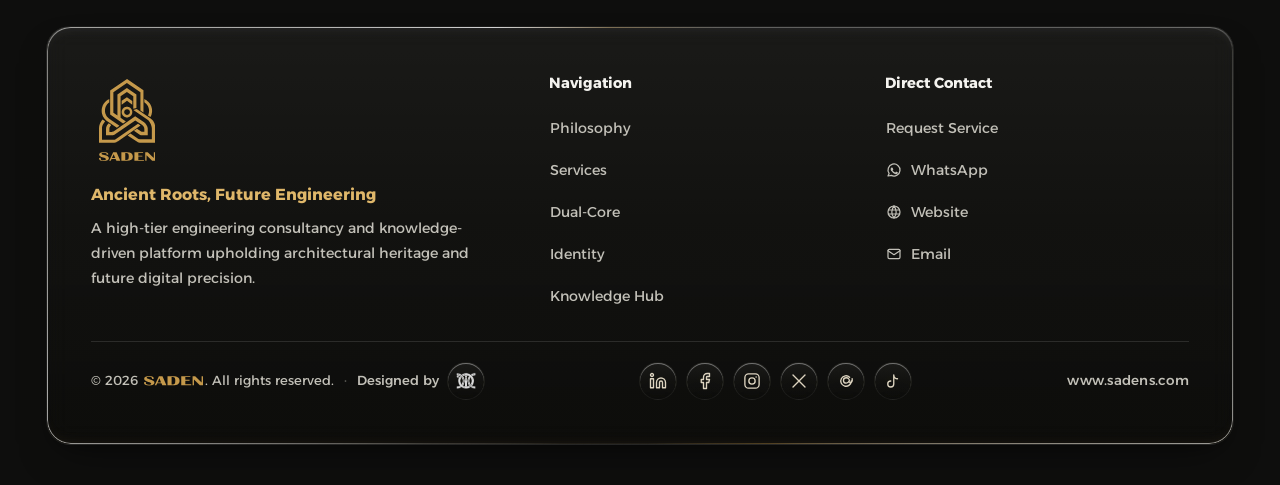
==== commit d30ed9c8: "Fix mobile pill dot wrapping and polish mobile layout parity with desktop" ====
--- a/index.html
+++ b/index.html
@@ -12,7 +12,7 @@
   <link rel="preconnect" href="https://fonts.gstatic.com" crossorigin />
   <link href="https://fonts.googleapis.com/css2?family=Alexandria:wght@200;300;400;500;600;700;800&display=swap" rel="stylesheet" />
 
-  <link rel="stylesheet" href="css/styles.css?v=20261123n" />
+  <link rel="stylesheet" href="css/styles.css?v=20261123o" />
 </head>
 <body>
   <div id="scroll-progress" class="scroll-progress" aria-hidden="true"></div>
--- a/css/styles.css
+++ b/css/styles.css
@@ -798,6 +798,8 @@
 .lg-pill {
   display: inline-flex;
   align-items: center;
+  flex-wrap: nowrap;
+  max-width: 100%;
   gap: 8px;
   padding: 7px 16px;
   border-radius: var(--radius-pill);
@@ -811,7 +813,13 @@
     inset 0 -1px 0 var(--lg-caustic-bottom);
   font-size: 0.82rem;
   font-weight: 600;
+  line-height: 1.45;
   color: var(--text-primary);
+}
+
+.lg-pill > span:not(.lg-pill__dot) {
+  min-width: 0;
+  overflow-wrap: break-word;
 }
 
 .lg-pill__dot {
@@ -1619,7 +1627,7 @@
 
 html[lang="en"] .lg-pill {
   max-width: 100%;
-  flex-wrap: wrap;
+  flex-wrap: nowrap;
 }
 
 .hero-title__accent {
@@ -2487,8 +2495,11 @@
 .media-card__badge-row {
   position: absolute;
   top: 10px;
+  left: 10px;
+  right: 10px;
   inset-inline: 10px;
   display: flex;
+  flex-wrap: wrap;
   align-items: center;
   justify-content: space-between;
   gap: 6px;
@@ -3829,35 +3840,41 @@
   .section-header {
     margin-bottom: 24px;
   }
-  .section-title {
-    font-size: clamp(1.5rem, 6.2vw, 2rem);
+  .section-title,
+  html[lang="en"] .section-title {
+    font-size: clamp(1.38rem, 5.8vw, 1.92rem);
+    line-height: 1.22;
   }
   .section-subtitle {
-    font-size: 0.92rem;
+    font-size: 0.90rem;
   }
   .section-glass-frame {
     padding: 22px 16px;
     border-radius: 24px;
   }
 
-  /* Compact Single-Row Mobile Navbar */
+  /* Compact Single-Row Mobile Navbar (mirrors laptop layout cleanly) */
   .navbar {
     min-height: 60px;
     padding: 6px 10px;
     gap: 8px;
   }
   .mobile-drawer {
-    inset-block-start: calc(max(12px, env(safe-area-inset-top)) + 70px);
+    top: 82px;
+    top: calc(max(12px, env(safe-area-inset-top)) + 70px);
     padding: 14px;
   }
   .nav-brand-cluster {
-    gap: 7px;
+    gap: 6px;
   }
   .nav-brand {
     padding: 3px 4px;
   }
   .nav-brand-symbol {
     height: 36px;
+  }
+  .nav-brand-wordmark {
+    min-width: auto;
   }
   .nav-brand-wordmark svg {
     height: 9px;
@@ -3900,19 +3917,29 @@
     padding-inline: 8px;
   }
 
+  /* Crisp Pill Badges on Mobile (Dot stays inline with text, never orphaned above) */
+  .lg-pill {
+    font-size: clamp(0.68rem, 3vw, 0.78rem);
+    padding: 6px 12px;
+    gap: 7px;
+    border-radius: 20px;
+  }
+
   /* Hero Mobile Layout */
   .hero {
     padding-top: calc(max(12px, env(safe-area-inset-top)) + 84px);
     padding-bottom: 18px;
   }
   .hero-content {
-    gap: 16px;
-  }
-  .hero-title {
-    font-size: clamp(2rem, 8.8vw, 2.75rem);
+    gap: 15px;
+  }
+  .hero-title,
+  html[lang="en"] .hero-title {
+    font-size: clamp(1.78rem, 7.6vw, 2.5rem);
+    line-height: 1.15;
   }
   .hero-subtitle {
-    font-size: 0.94rem;
+    font-size: 0.92rem;
     line-height: 1.72;
   }
   .hero-actions {
@@ -3920,10 +3947,36 @@
     gap: 10px;
   }
   .hero-actions .lg-btn {
-    flex: 1 1 160px;
-    min-height: 46px;
-    padding: 12px 18px;
-    font-size: 0.88rem;
+    flex: 1 1 135px;
+    min-height: 44px;
+    padding: 11px 16px;
+    font-size: 0.85rem;
+  }
+  html.js-ready .hero-enter-visual:not(.is-entered) {
+    transform: translate3d(-45px, 0, 0) rotateY(-180deg);
+  }
+  html.js-ready[dir="ltr"] .hero-enter-visual:not(.is-entered) {
+    transform: translate3d(45px, 0, 0) rotateY(180deg);
+  }
+  html.js-ready .hero-enter-text:not(.is-entered) {
+    transform: translate3d(36px, 0, 0);
+  }
+  html.js-ready[dir="ltr"] .hero-enter-text:not(.is-entered) {
+    transform: translate3d(-36px, 0, 0);
+  }
+  .media-pill-dark {
+    font-size: 0.65rem;
+    padding: 4px 9px;
+  }
+  .service-card__top {
+    flex-wrap: wrap;
+    gap: 10px;
+  }
+  .series-topic-item {
+    padding: 12px 14px;
+  }
+  .modal-body .bento-card-title {
+    font-size: 1.18rem !important;
   }
   .hero-frame {
     padding: 10px;
@@ -4091,11 +4144,49 @@
 
 /* Very Small Phones (<= 390px) */
 @media (max-width: 390px) {
-  .nav-brand-wordmark {
-    display: none;
+  .navbar {
+    padding: 5px 8px;
+    gap: 5px;
+  }
+  .nav-brand-symbol {
+    height: 32px;
+  }
+  .nav-brand-wordmark svg {
+    height: 8px;
+  }
+  .nav-brand-wordmark img.nav-brand-wordmark-ar {
+    height: 11px;
+  }
+  .nav-controls {
+    gap: 4px;
+  }
+  .lg-switch {
+    width: 54px;
+    height: 30px;
+    padding: 2.5px;
+  }
+  .lg-switch__thumb {
+    top: 2.5px;
+    left: 2.5px;
+    width: 25px;
+    height: 25px;
+  }
+  .lg-switch__slot {
+    width: 25px;
+    height: 25px;
+    font-size: 0.62rem;
+  }
+  .lg-switch.is-right .lg-switch__thumb {
+    transform: translateX(24px);
+  }
+  .lg-control-btn {
+    height: 32px;
+    min-width: 32px;
+    padding-inline: 6px;
   }
   .hero-metrics {
-    grid-template-columns: 1fr;
+    grid-template-columns: repeat(2, 1fr);
+    gap: 8px;
   }
   .section-glass-frame {
     padding: 18px 13px;
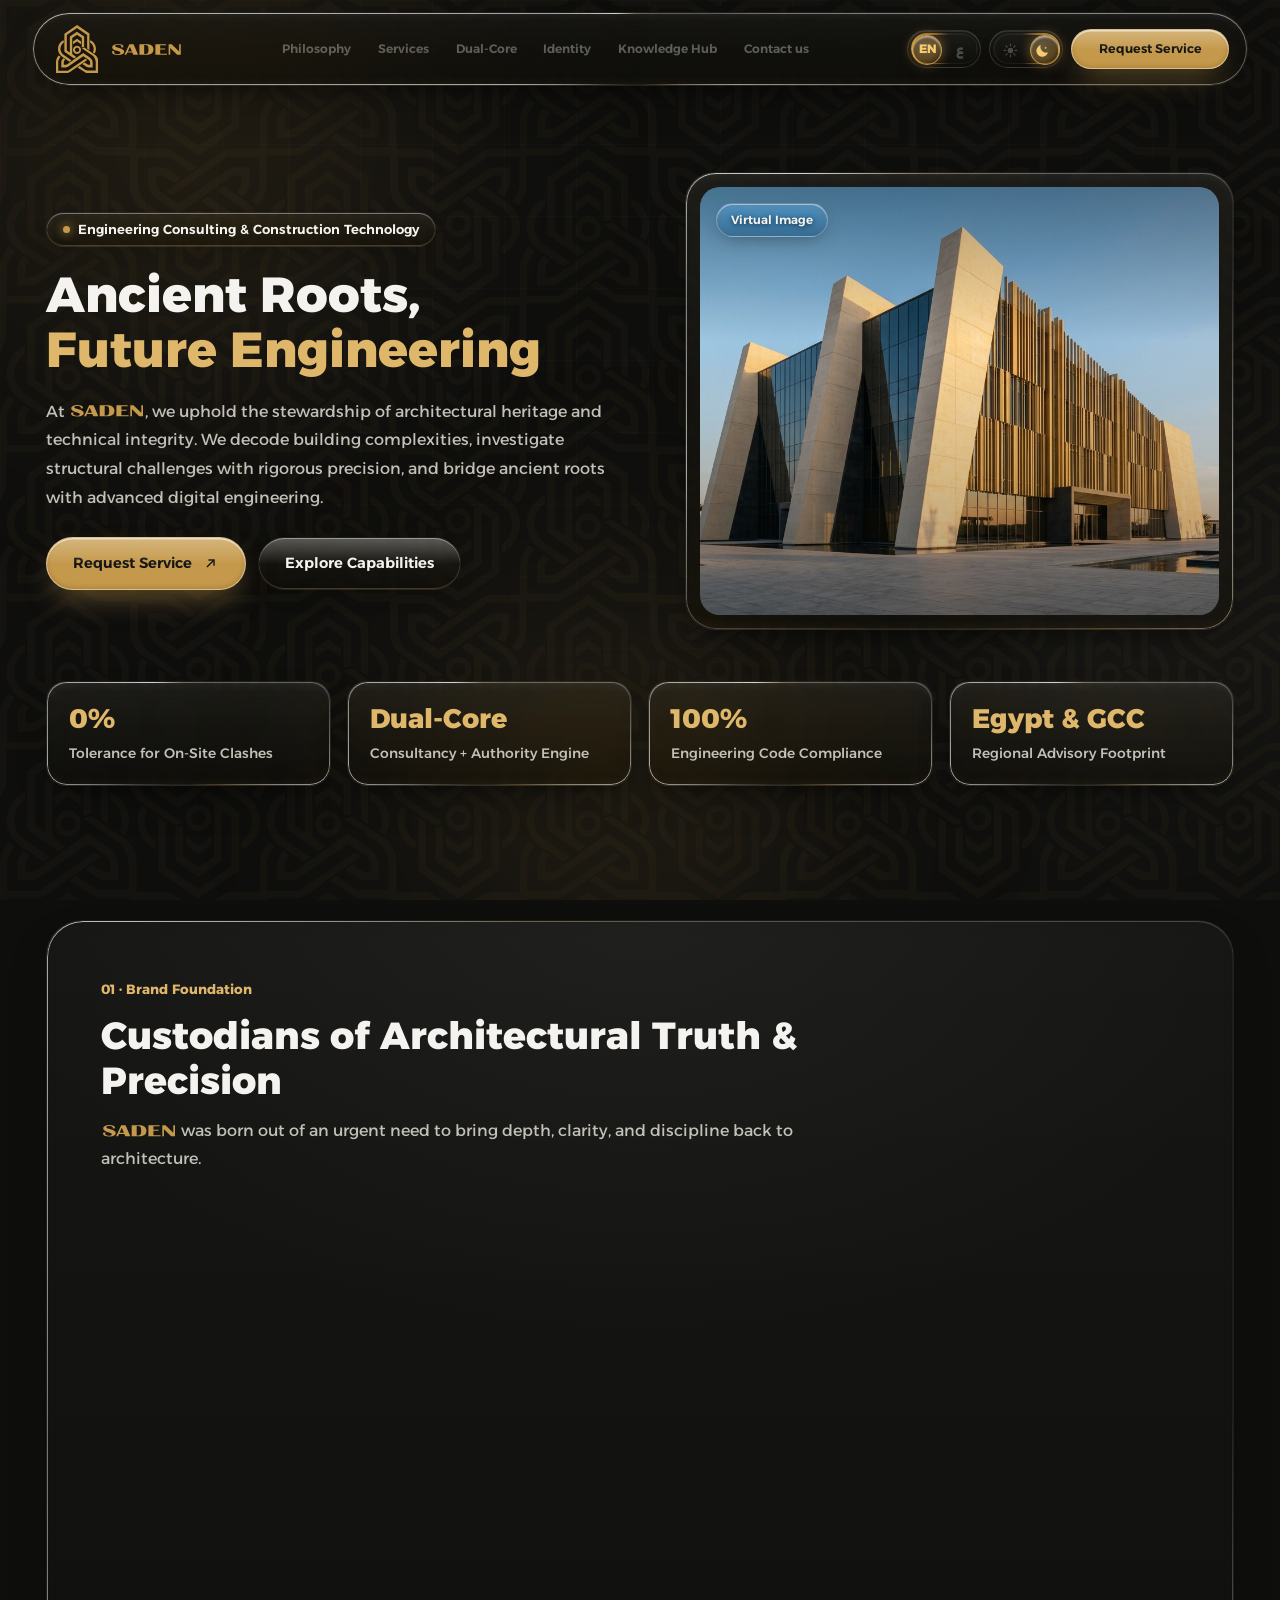
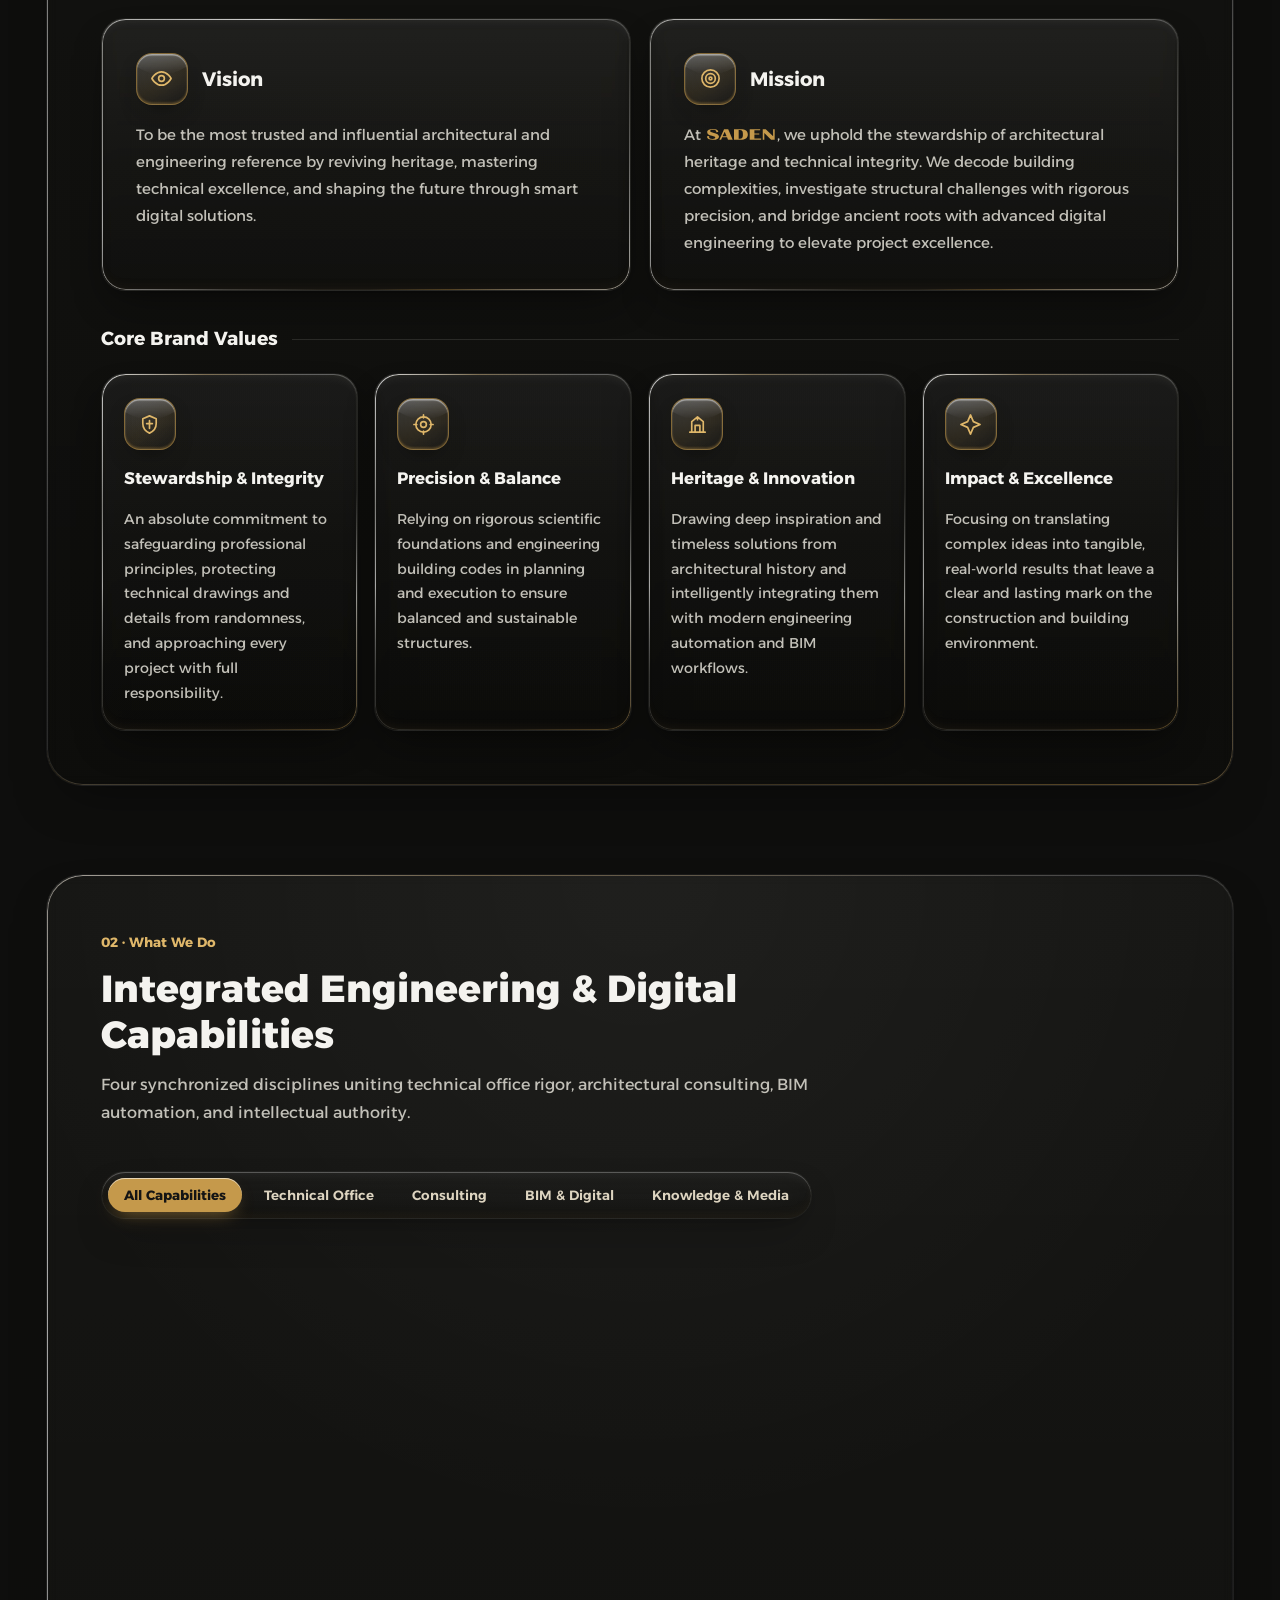
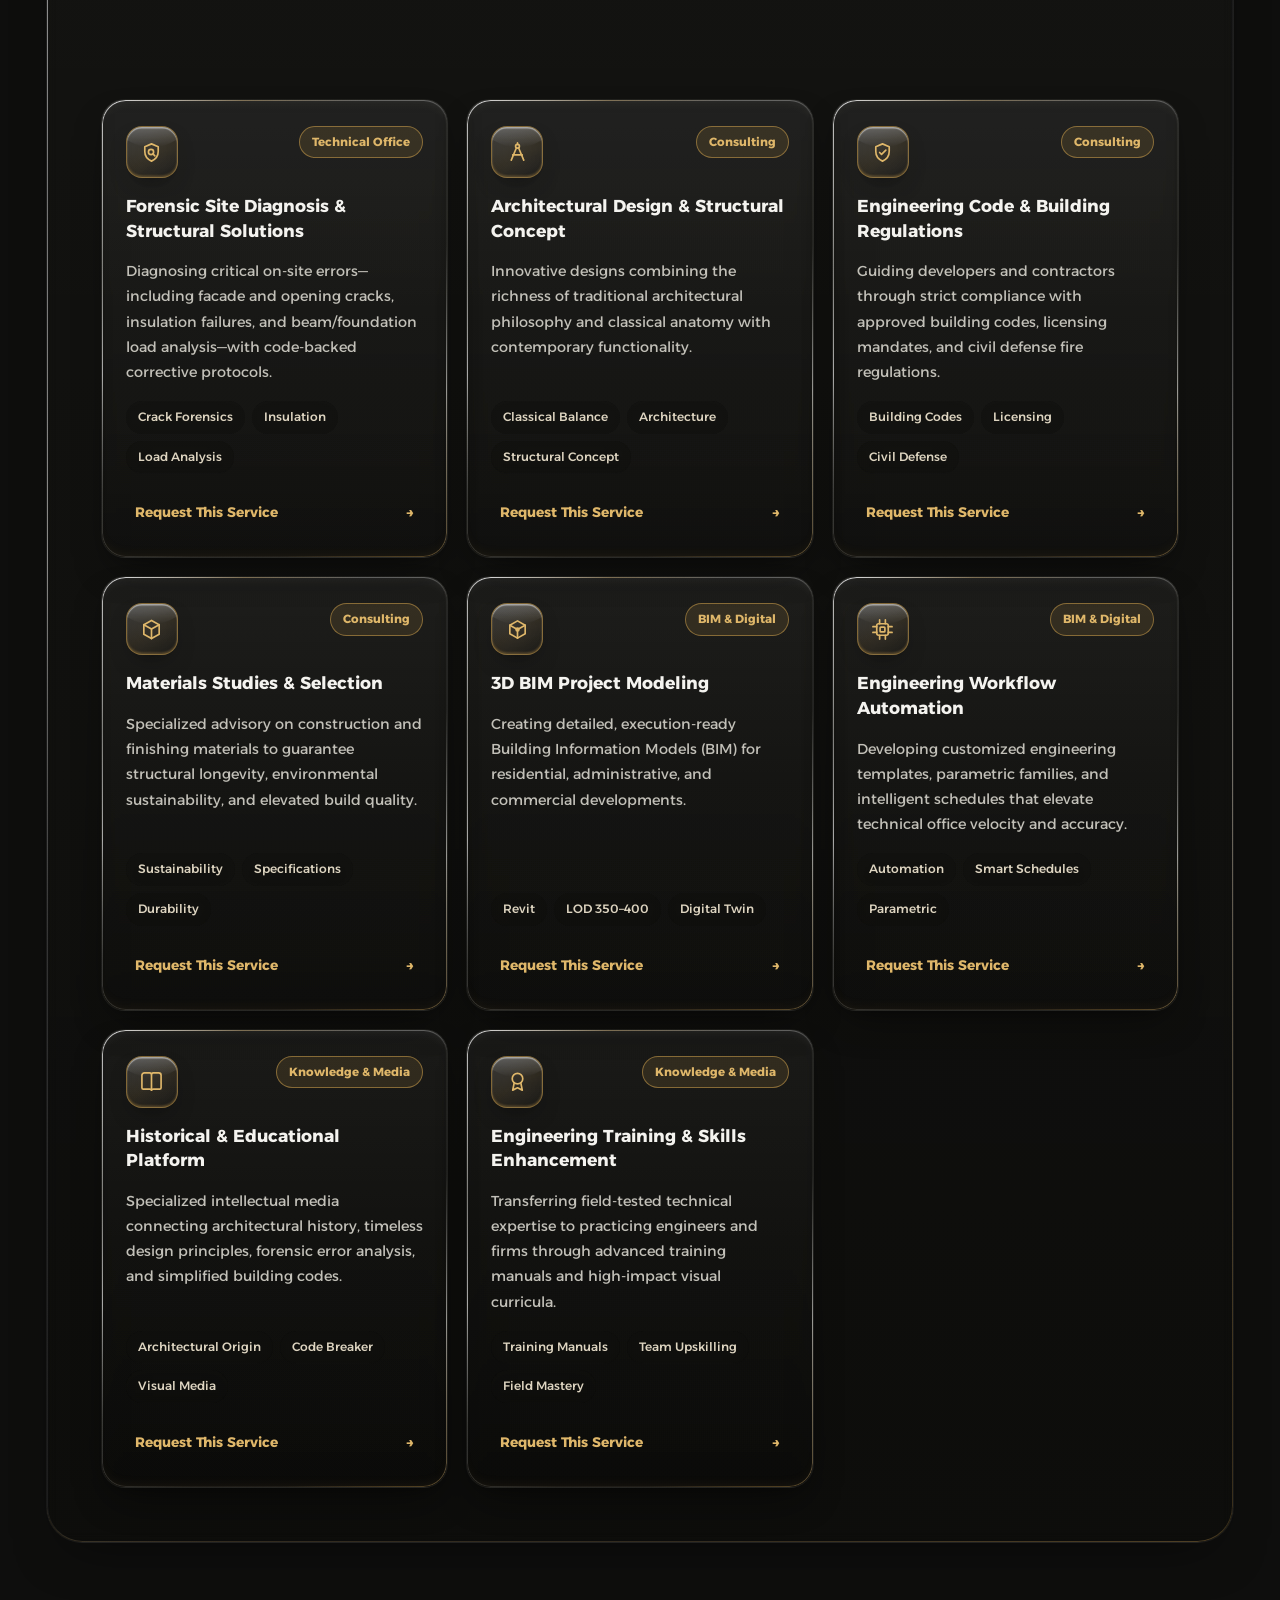
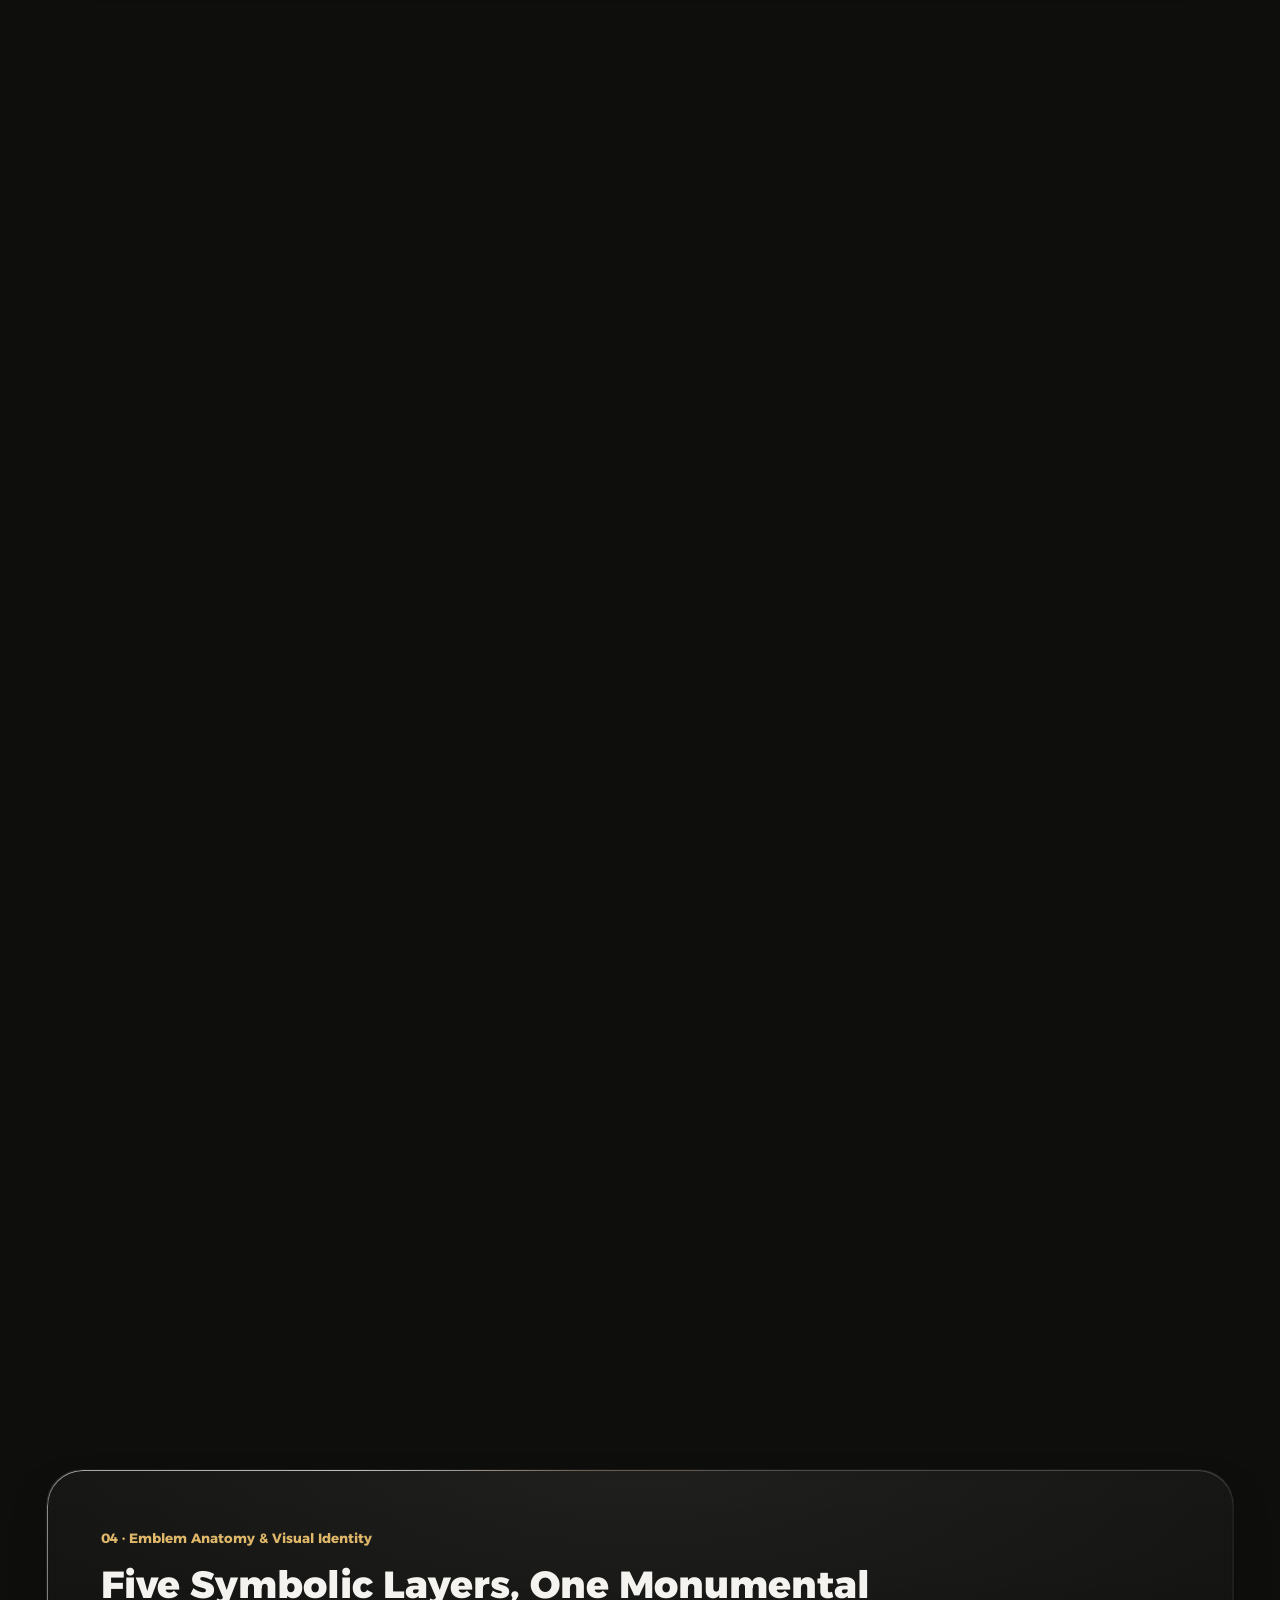
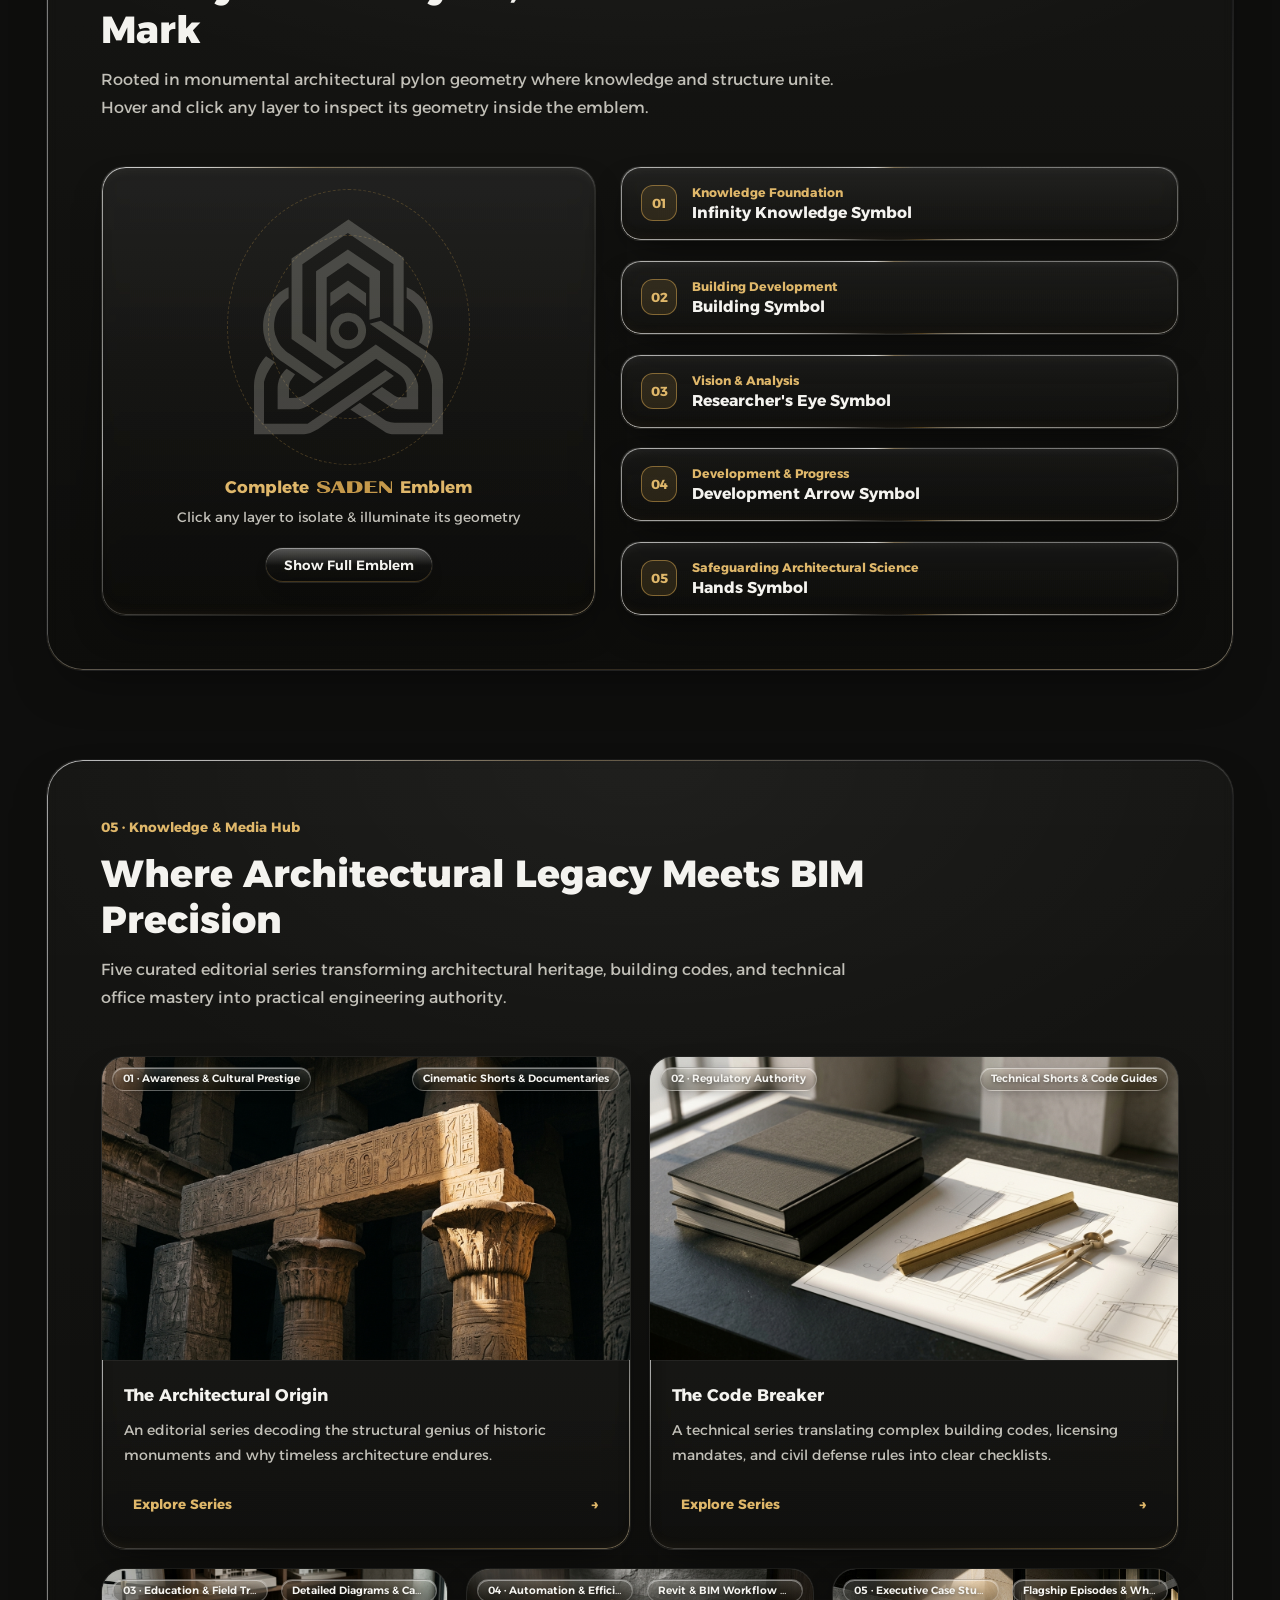
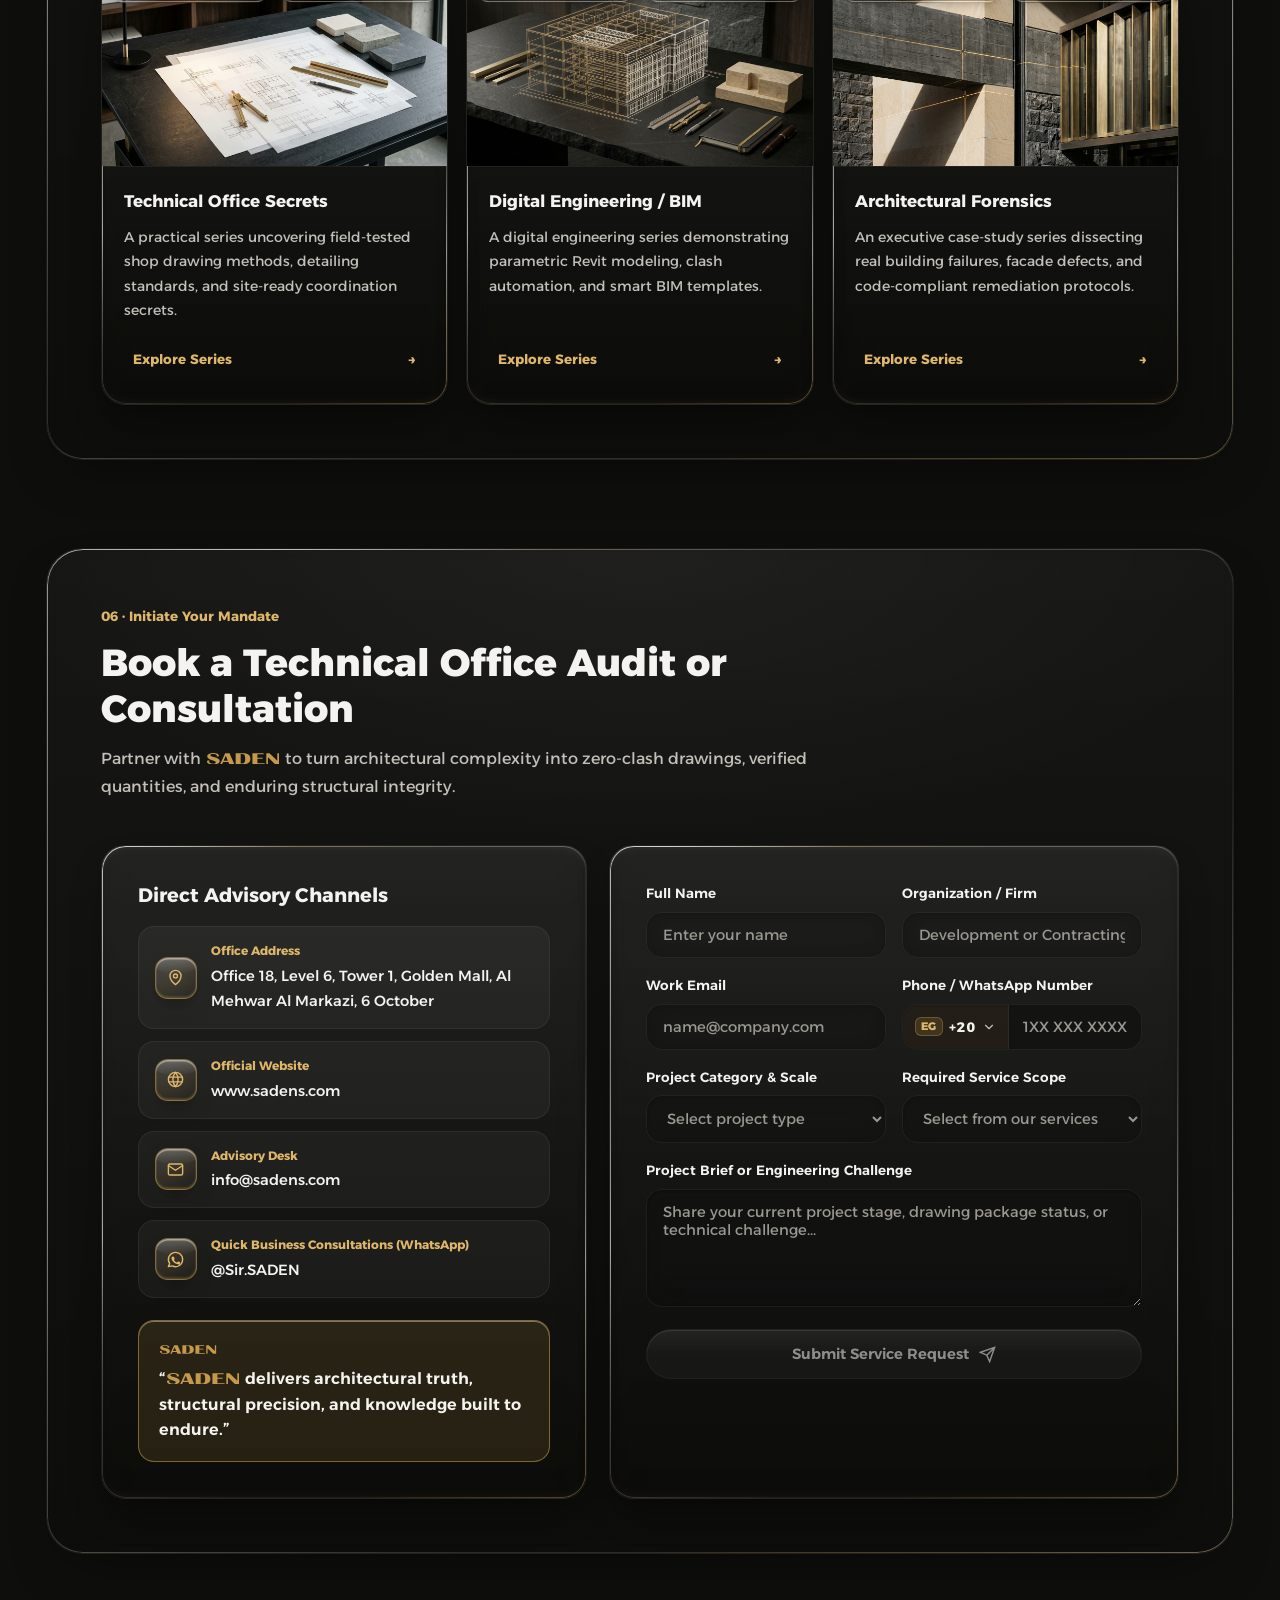
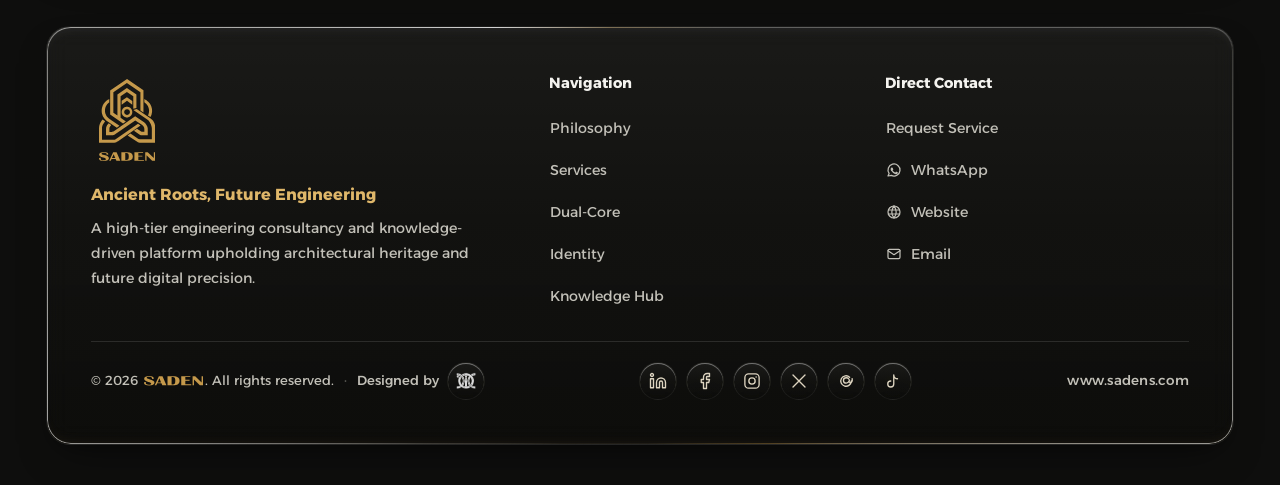
==== commit 2ba84ab0: "Prevent mobile CTA button text clipping on narrow viewports" ====
--- a/index.html
+++ b/index.html
@@ -12,7 +12,7 @@
   <link rel="preconnect" href="https://fonts.gstatic.com" crossorigin />
   <link href="https://fonts.googleapis.com/css2?family=Alexandria:wght@200;300;400;500;600;700;800&display=swap" rel="stylesheet" />
 
-  <link rel="stylesheet" href="css/styles.css?v=20261123o" />
+  <link rel="stylesheet" href="css/styles.css?v=20261123p" />
 </head>
 <body>
   <div id="scroll-progress" class="scroll-progress" aria-hidden="true"></div>
--- a/css/styles.css
+++ b/css/styles.css
@@ -3947,10 +3947,17 @@
     gap: 10px;
   }
   .hero-actions .lg-btn {
-    flex: 1 1 135px;
-    min-height: 44px;
-    padding: 11px 16px;
-    font-size: 0.85rem;
+    flex: 1 1 auto;
+    min-width: max-content;
+    max-width: 100%;
+    min-height: 46px;
+    padding: 12px 20px;
+    font-size: 0.86rem;
+  }
+  .modal-actions .lg-btn {
+    white-space: normal;
+    text-align: center;
+    line-height: 1.35;
   }
   html.js-ready .hero-enter-visual:not(.is-entered) {
     transform: translate3d(-45px, 0, 0) rotateY(-180deg);
@@ -4184,6 +4191,15 @@
     min-width: 32px;
     padding-inline: 6px;
   }
+  .lg-btn {
+    max-width: 100%;
+  }
+  .hero-actions .lg-btn {
+    min-width: 0;
+    width: 100%;
+    white-space: normal;
+    text-align: center;
+  }
   .hero-metrics {
     grid-template-columns: repeat(2, 1fr);
     gap: 8px;
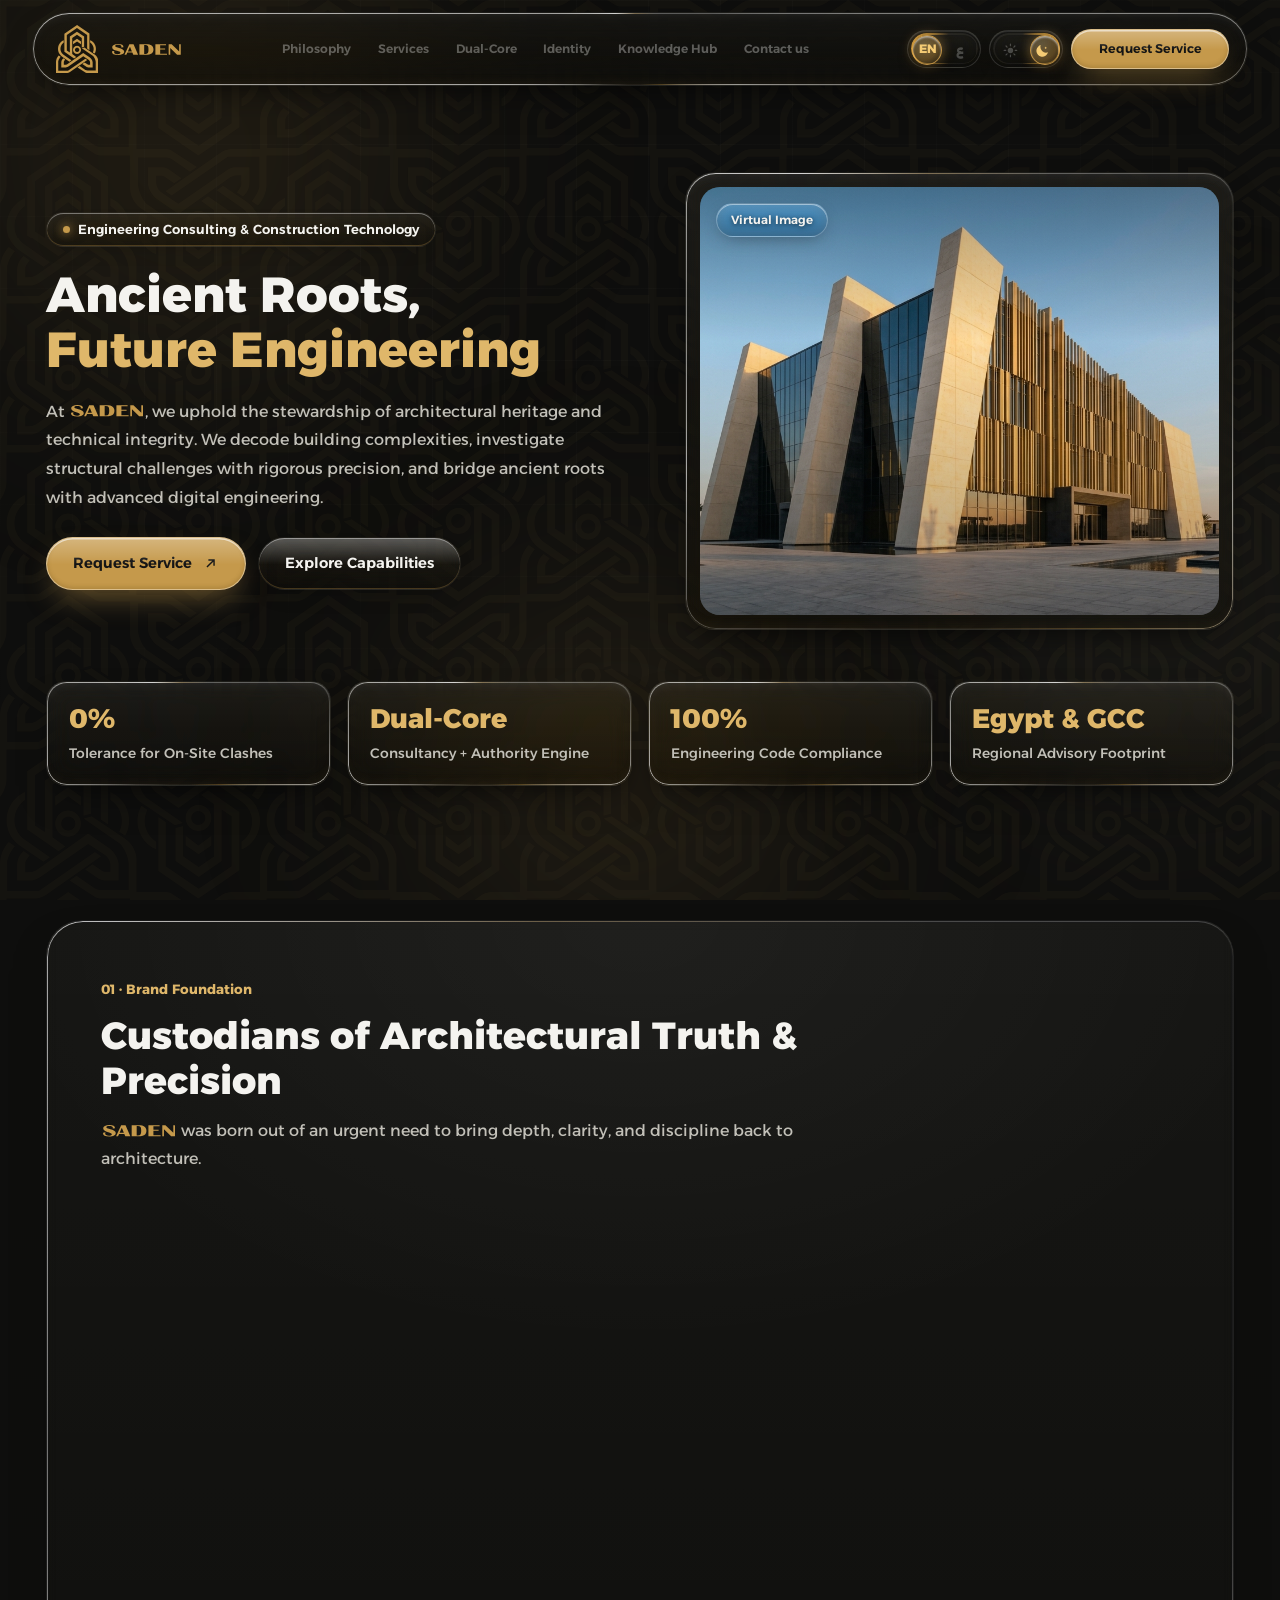
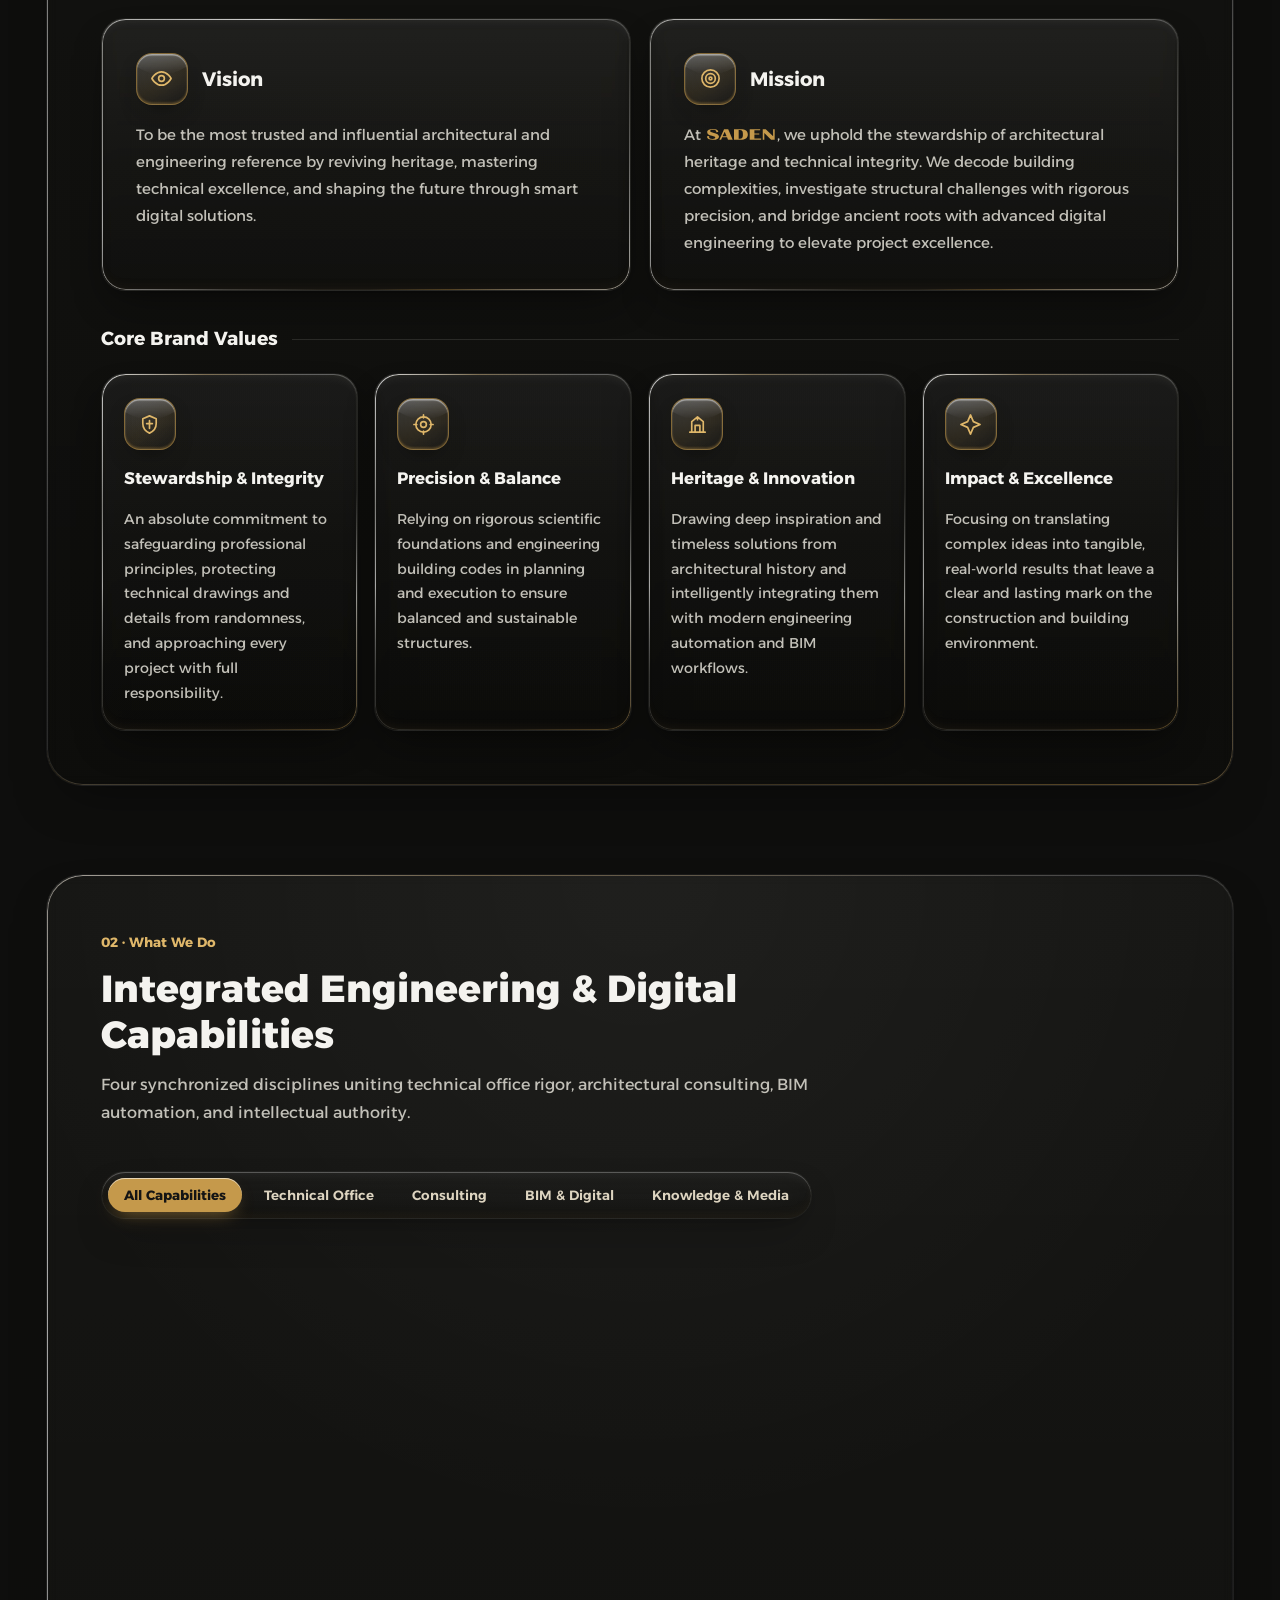
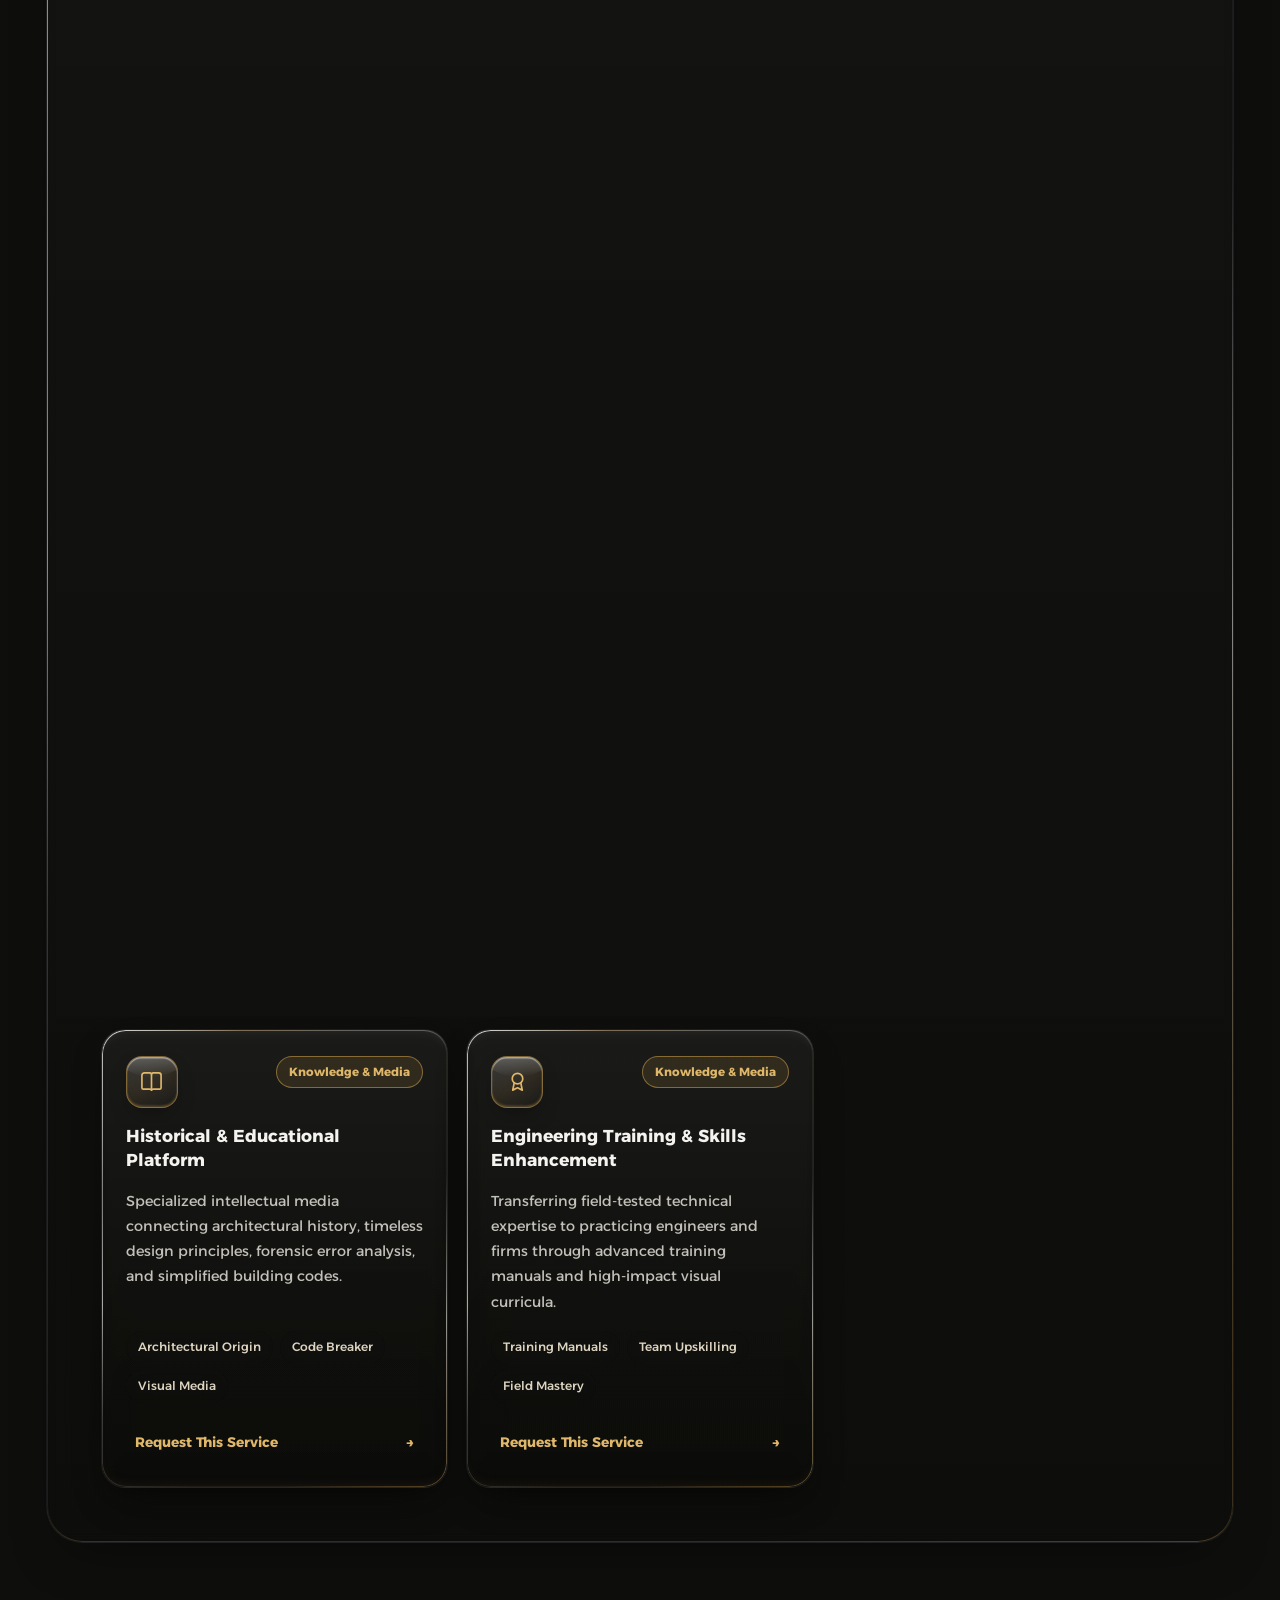
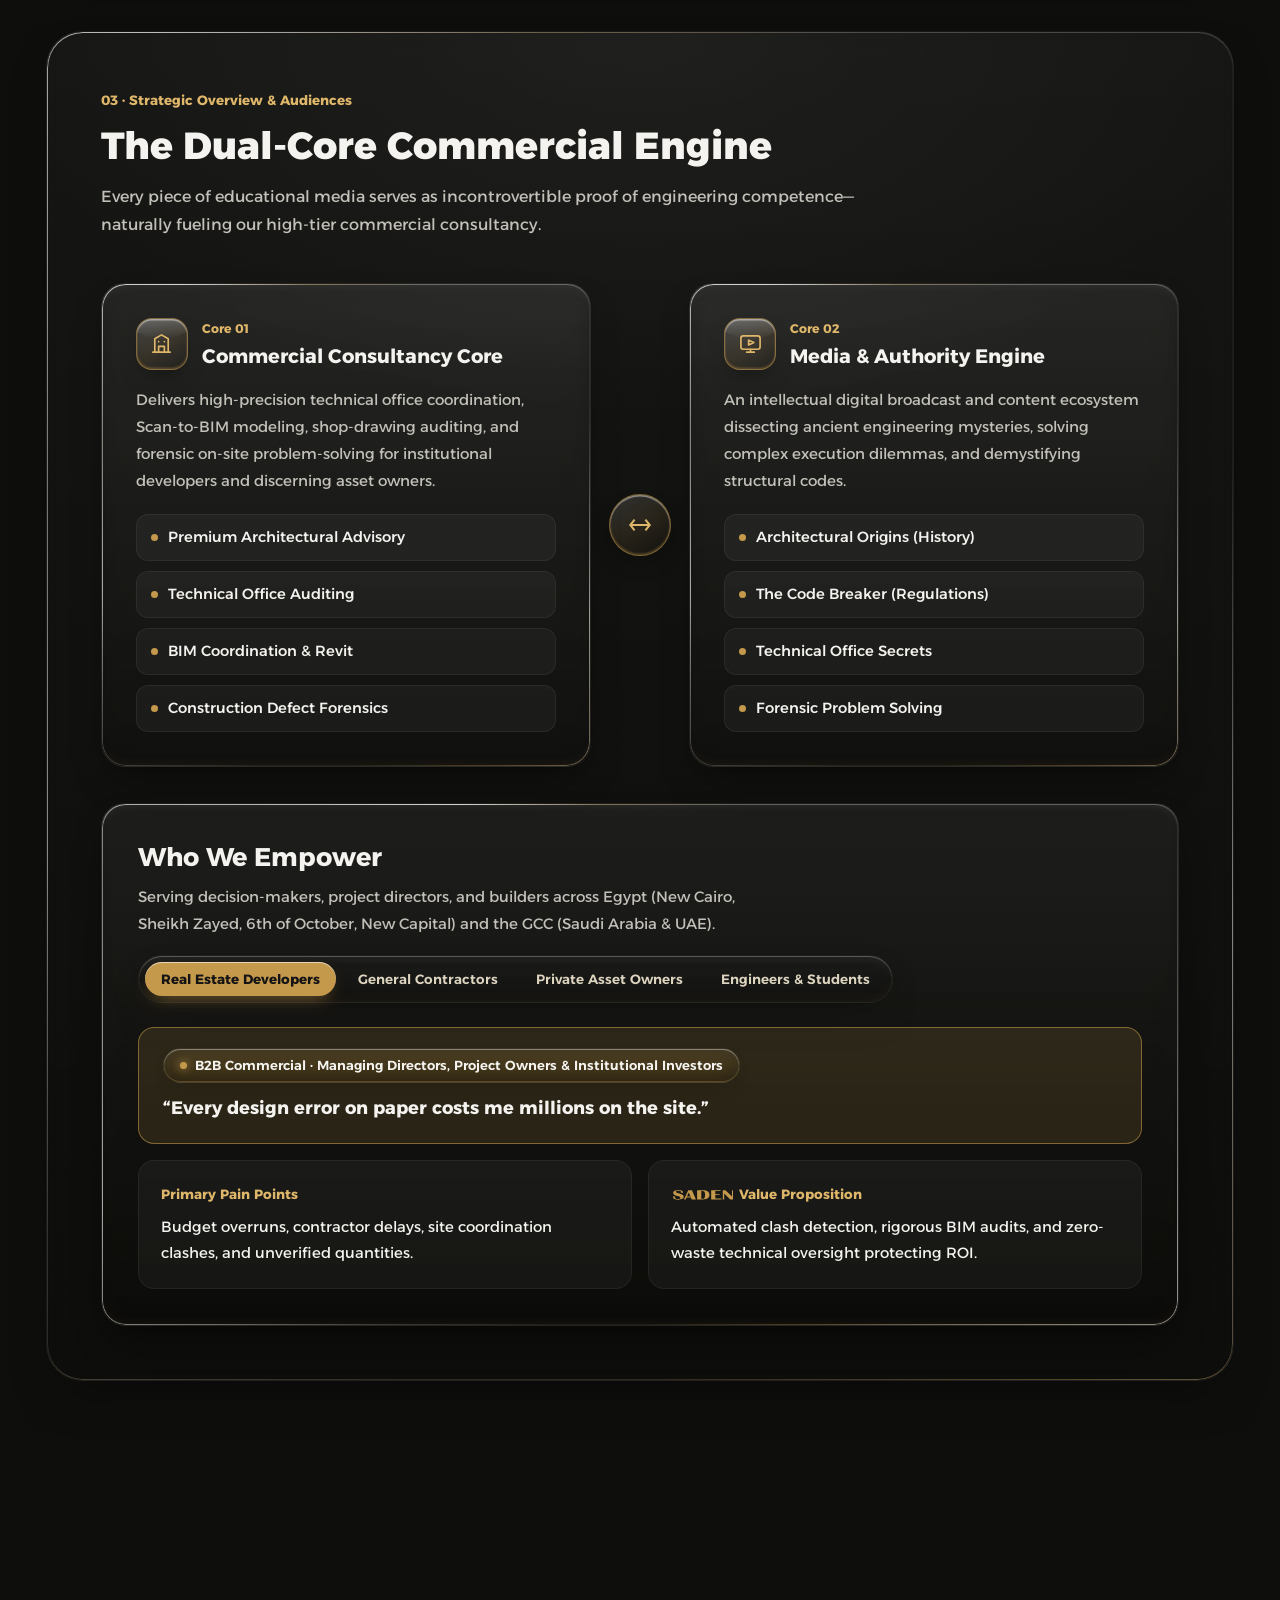
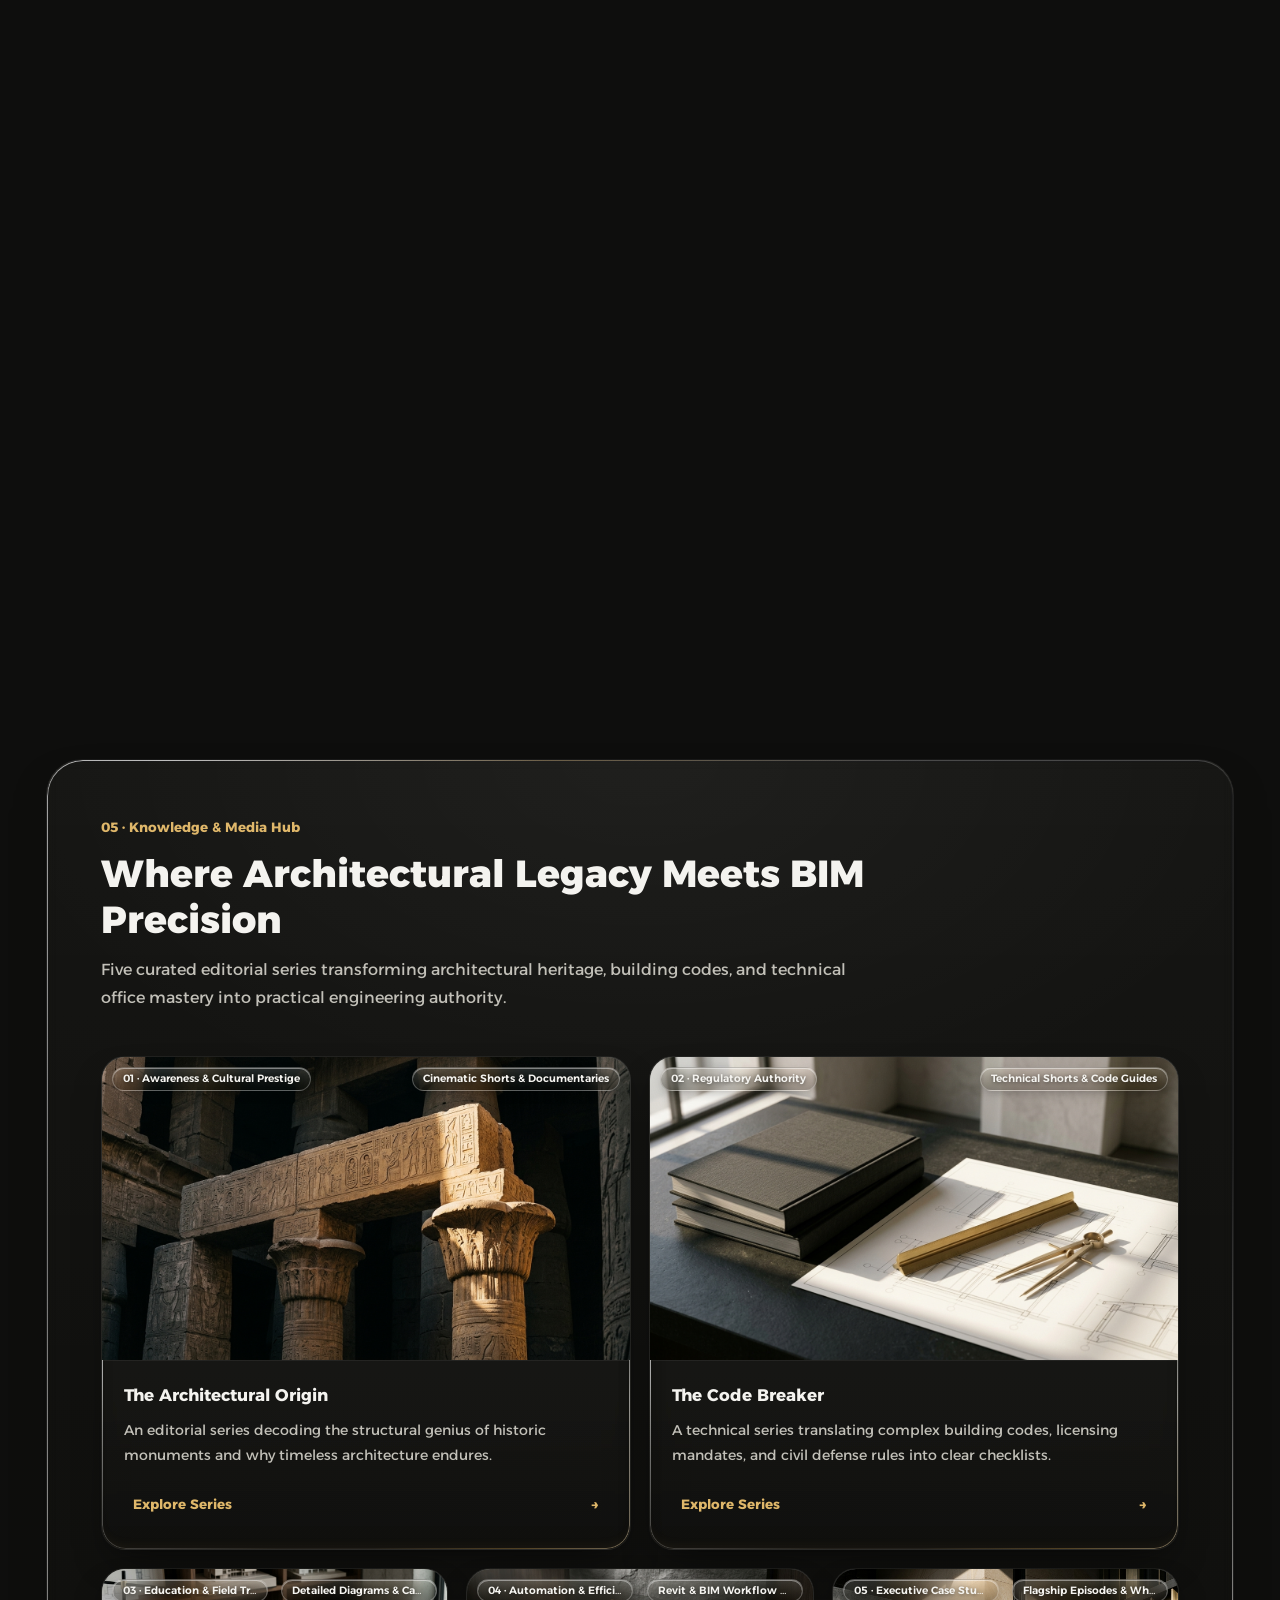
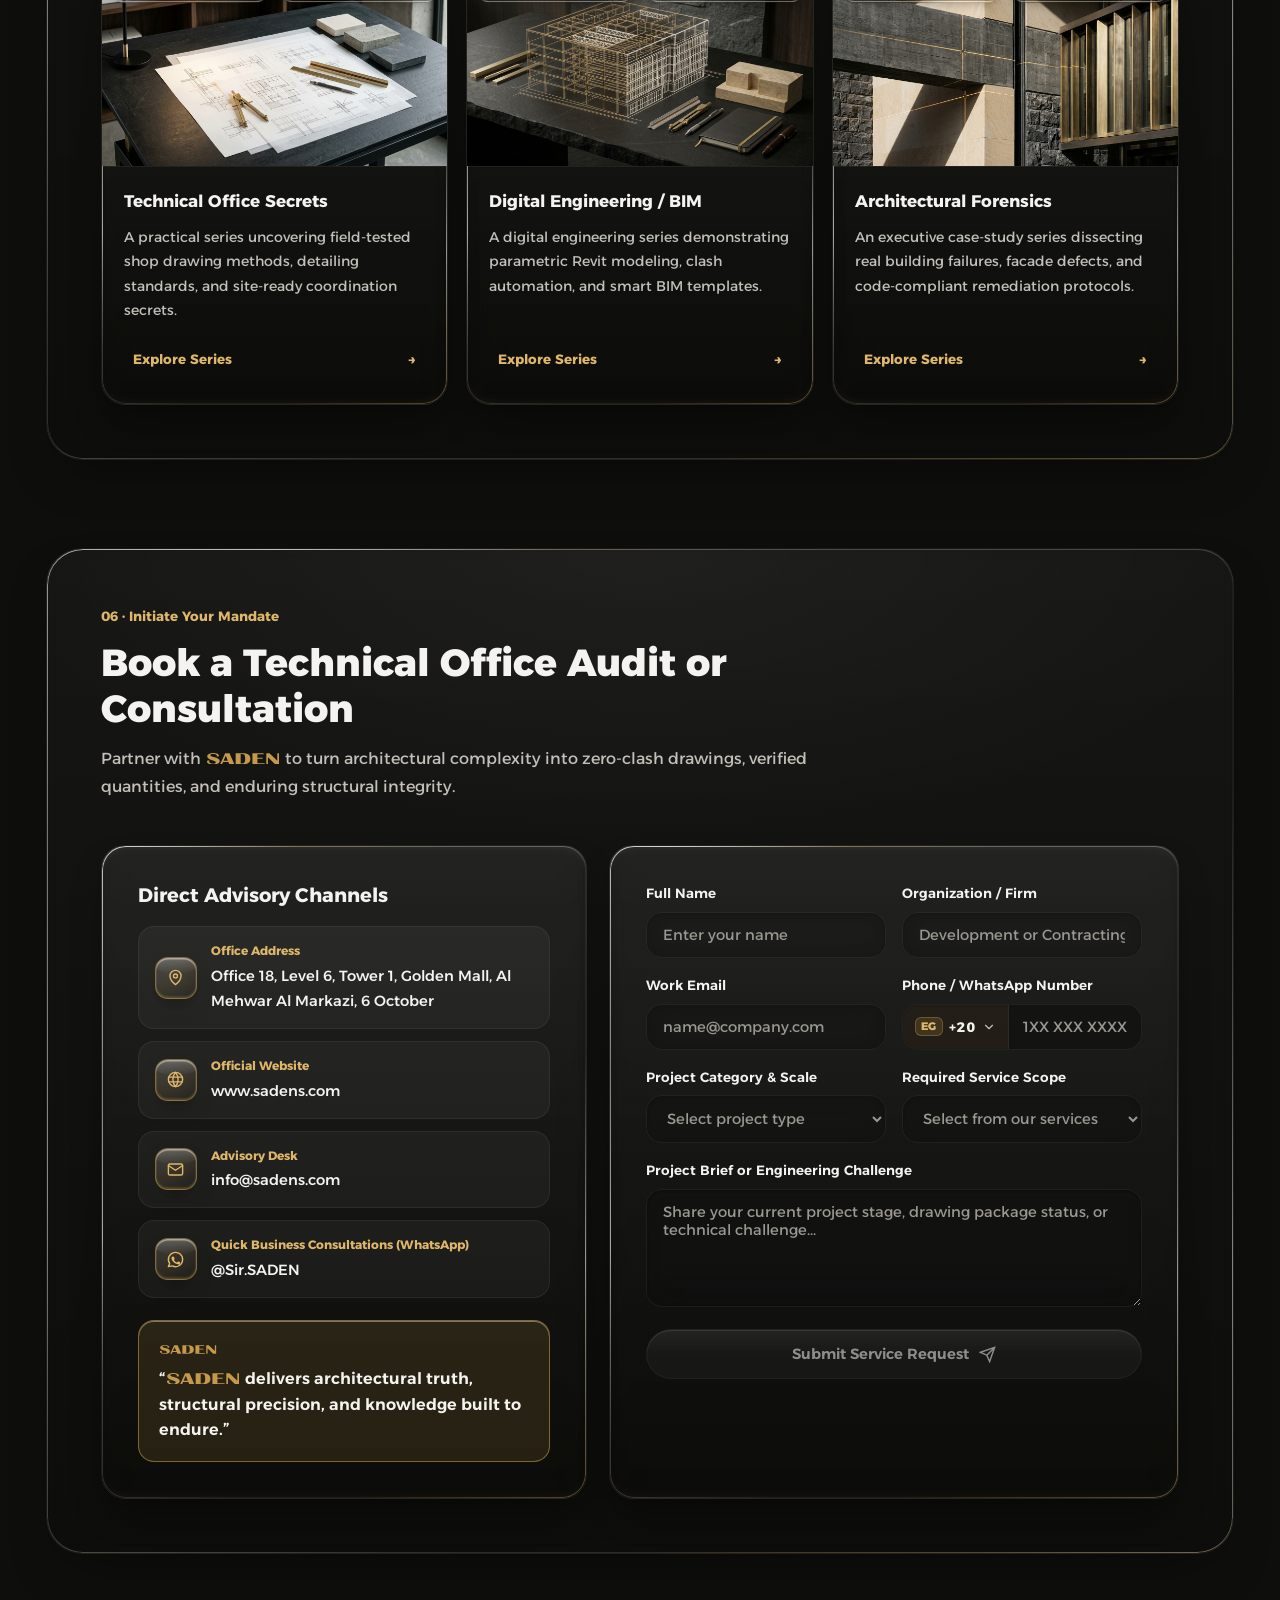
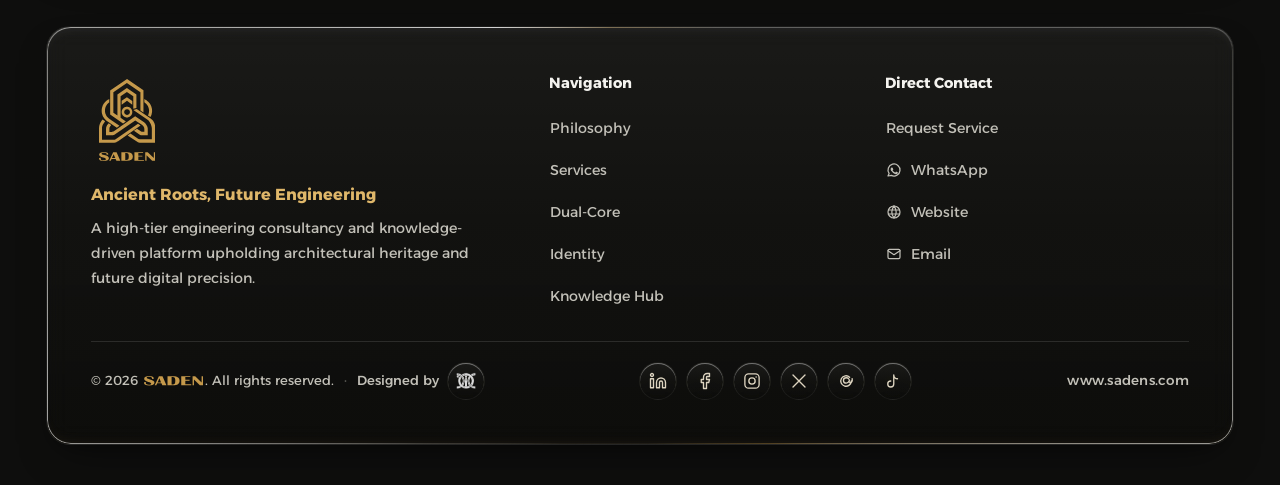
==== commit d1f31586: "Match mobile OS Dark/Light theme automatically on mobile devices" ====
--- a/index.html
+++ b/index.html
@@ -12,7 +12,23 @@
   <link rel="preconnect" href="https://fonts.gstatic.com" crossorigin />
   <link href="https://fonts.googleapis.com/css2?family=Alexandria:wght@200;300;400;500;600;700;800&display=swap" rel="stylesheet" />
 
-  <link rel="stylesheet" href="css/styles.css?v=20261123p" />
+  <script>
+    (function () {
+      try {
+        var saved = window.sessionStorage.getItem("saden-theme");
+        if (saved === "light" || saved === "dark") {
+          document.documentElement.setAttribute("data-theme", saved);
+          return;
+        }
+        var isMob = /Android|webOS|iPhone|iPod|BlackBerry|IEMobile|Opera Mini/i.test(navigator.userAgent || "") ||
+          (window.matchMedia && (window.matchMedia("(max-width: 768px)").matches || window.matchMedia("(pointer: coarse) and (max-width: 900px)").matches));
+        if (isMob && window.matchMedia && window.matchMedia("(prefers-color-scheme: light)").matches) {
+          document.documentElement.setAttribute("data-theme", "light");
+        }
+      } catch (e) {}
+    })();
+  </script>
+  <link rel="stylesheet" href="css/styles.css?v=20261123q" />
 </head>
 <body>
   <div id="scroll-progress" class="scroll-progress" aria-hidden="true"></div>
@@ -671,8 +687,8 @@
   </div>
 
   <!-- Scripts (Zero-build vanilla ES6, works both over file:// and HTTP) -->
-  <script src="js/logo-paths.js?v=20261123n"></script>
-  <script src="js/translations.js?v=20261123n"></script>
-  <script src="js/app.js?v=20261123n"></script>
+  <script src="js/logo-paths.js?v=20261123q"></script>
+  <script src="js/translations.js?v=20261123q"></script>
+  <script src="js/app.js?v=20261123q"></script>
 </body>
 </html>
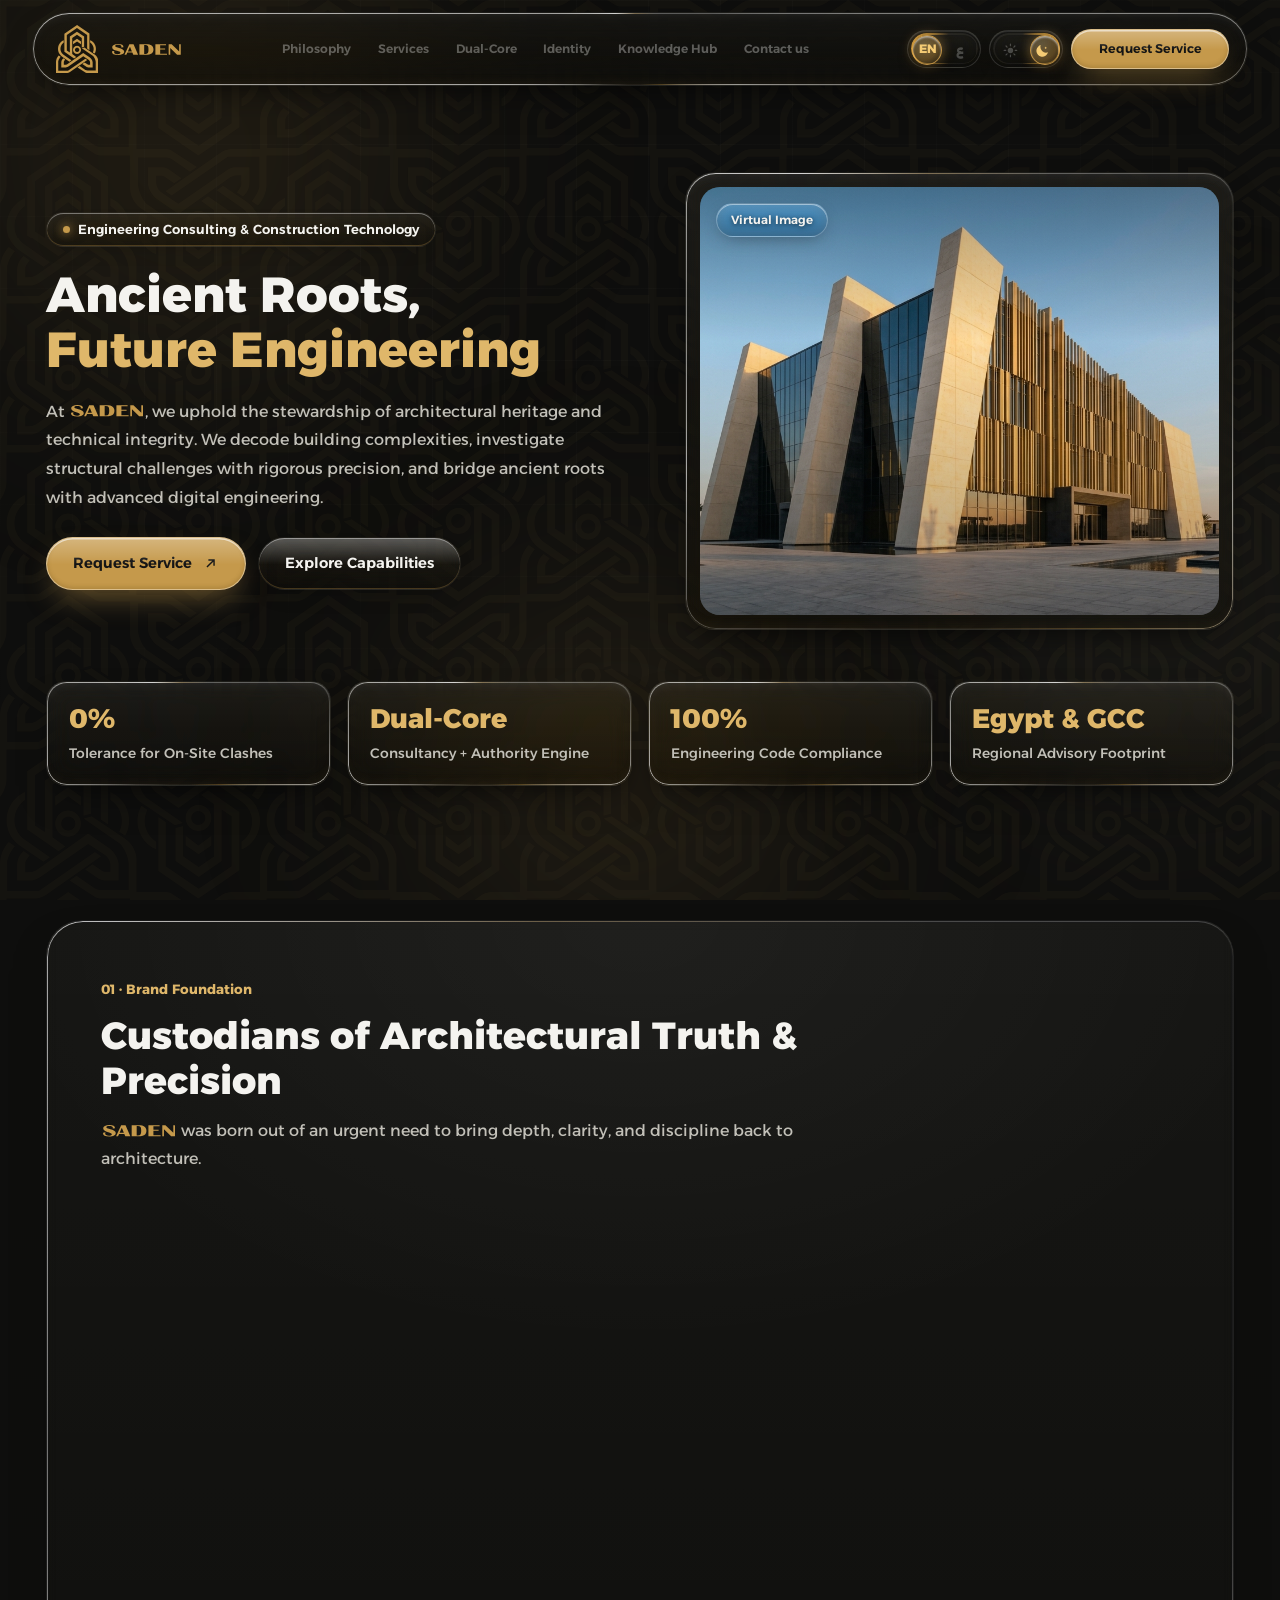
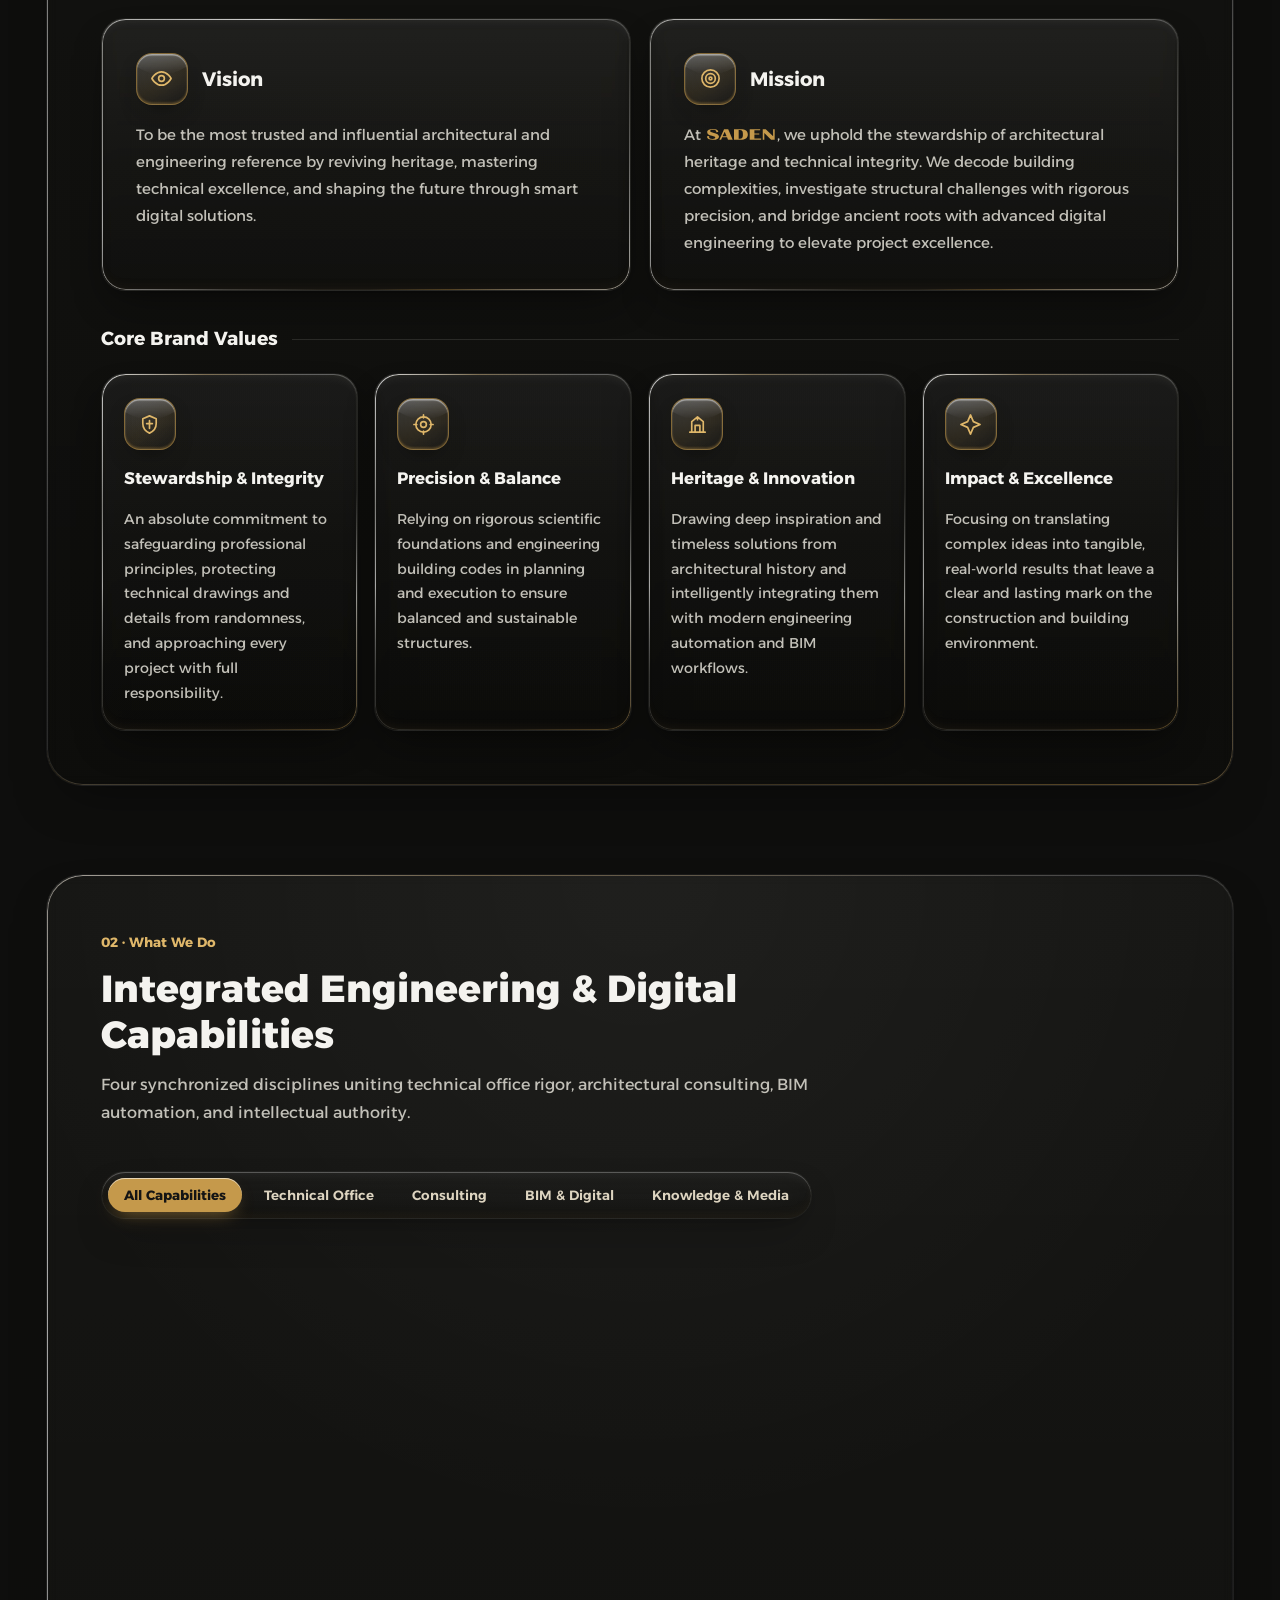
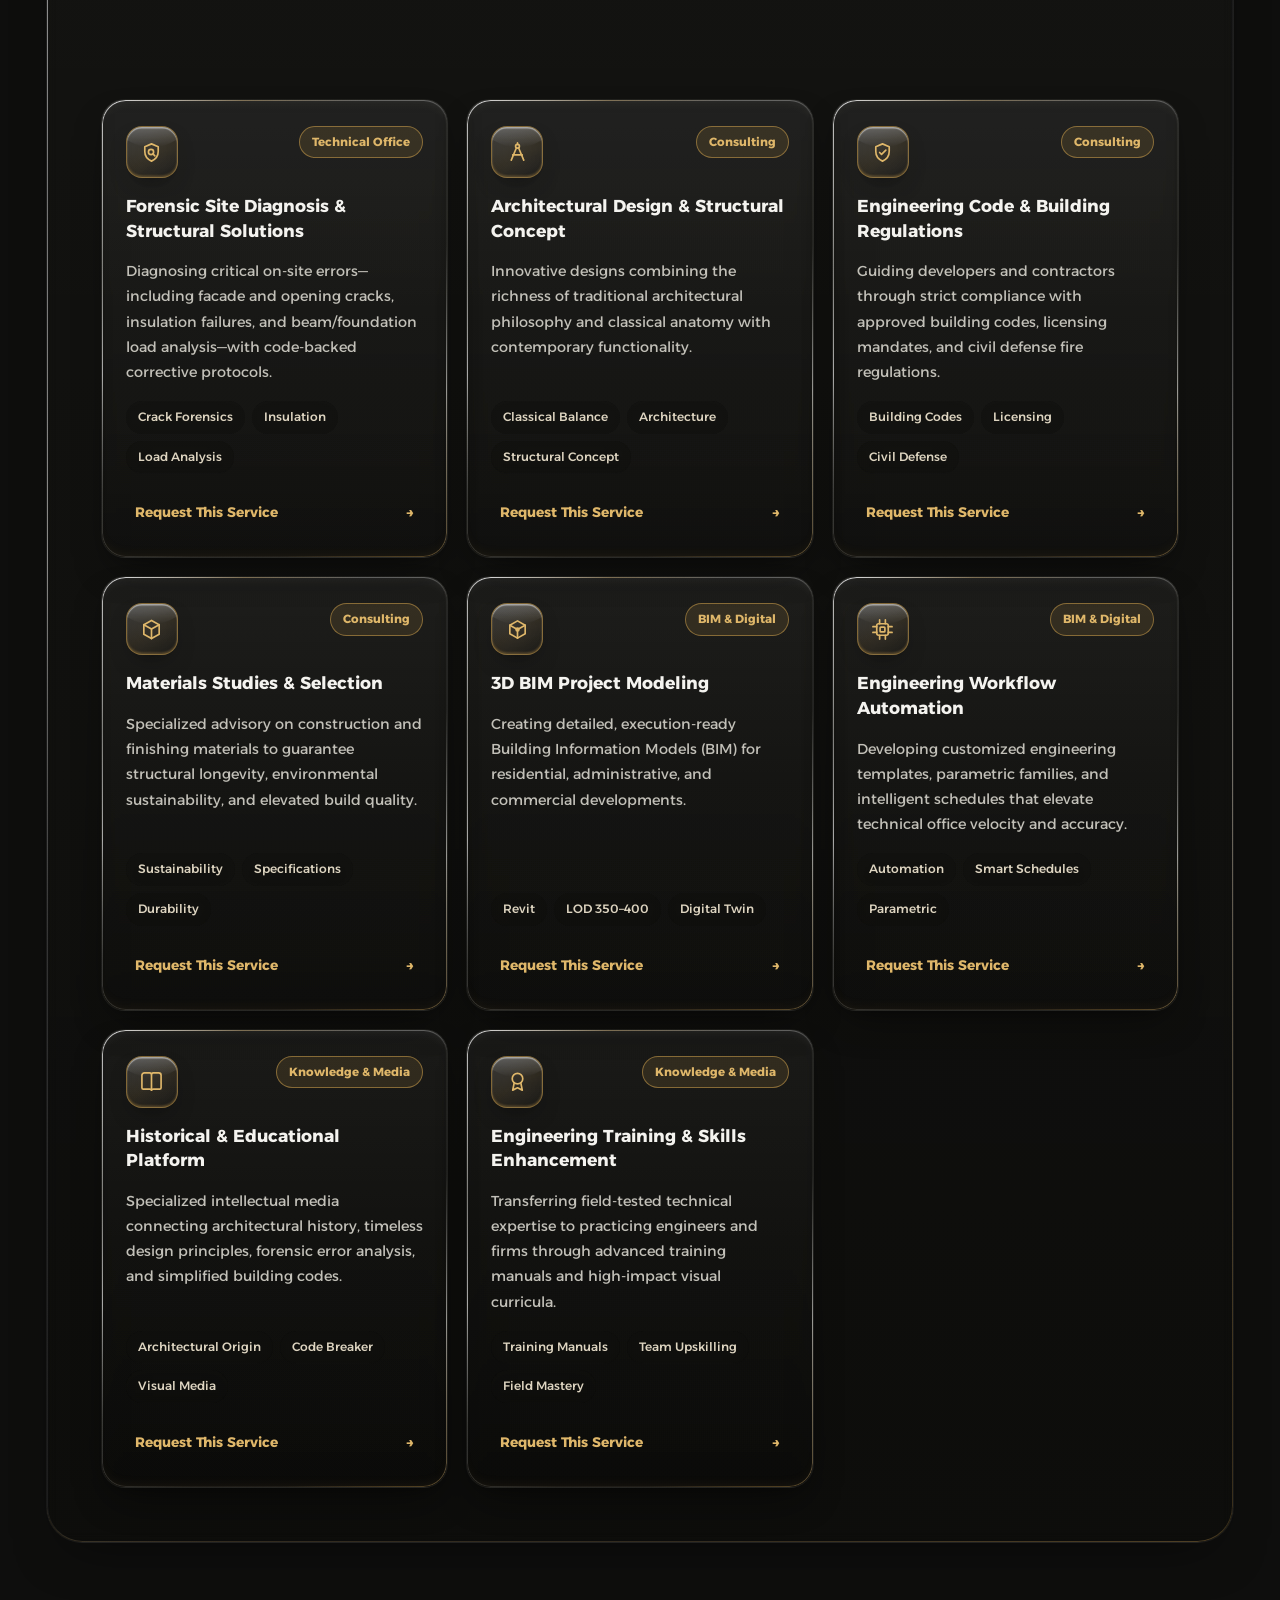
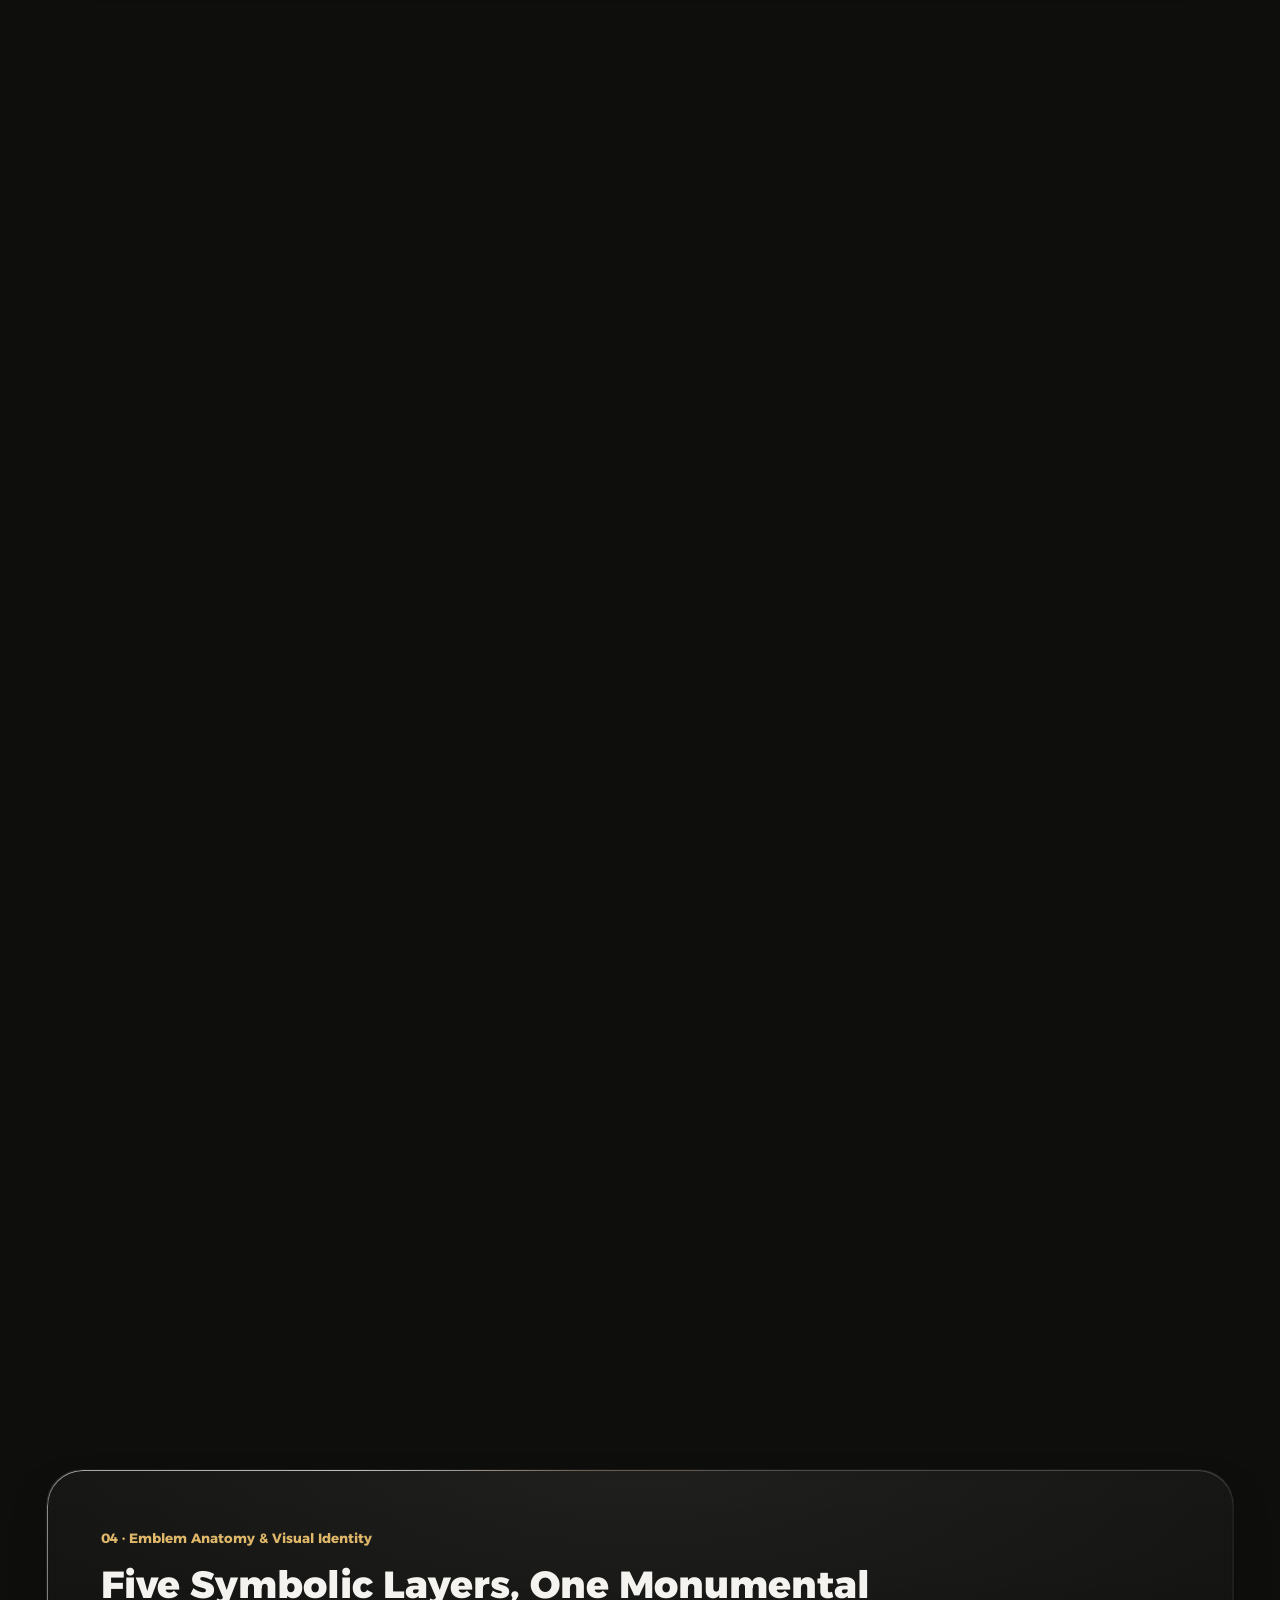
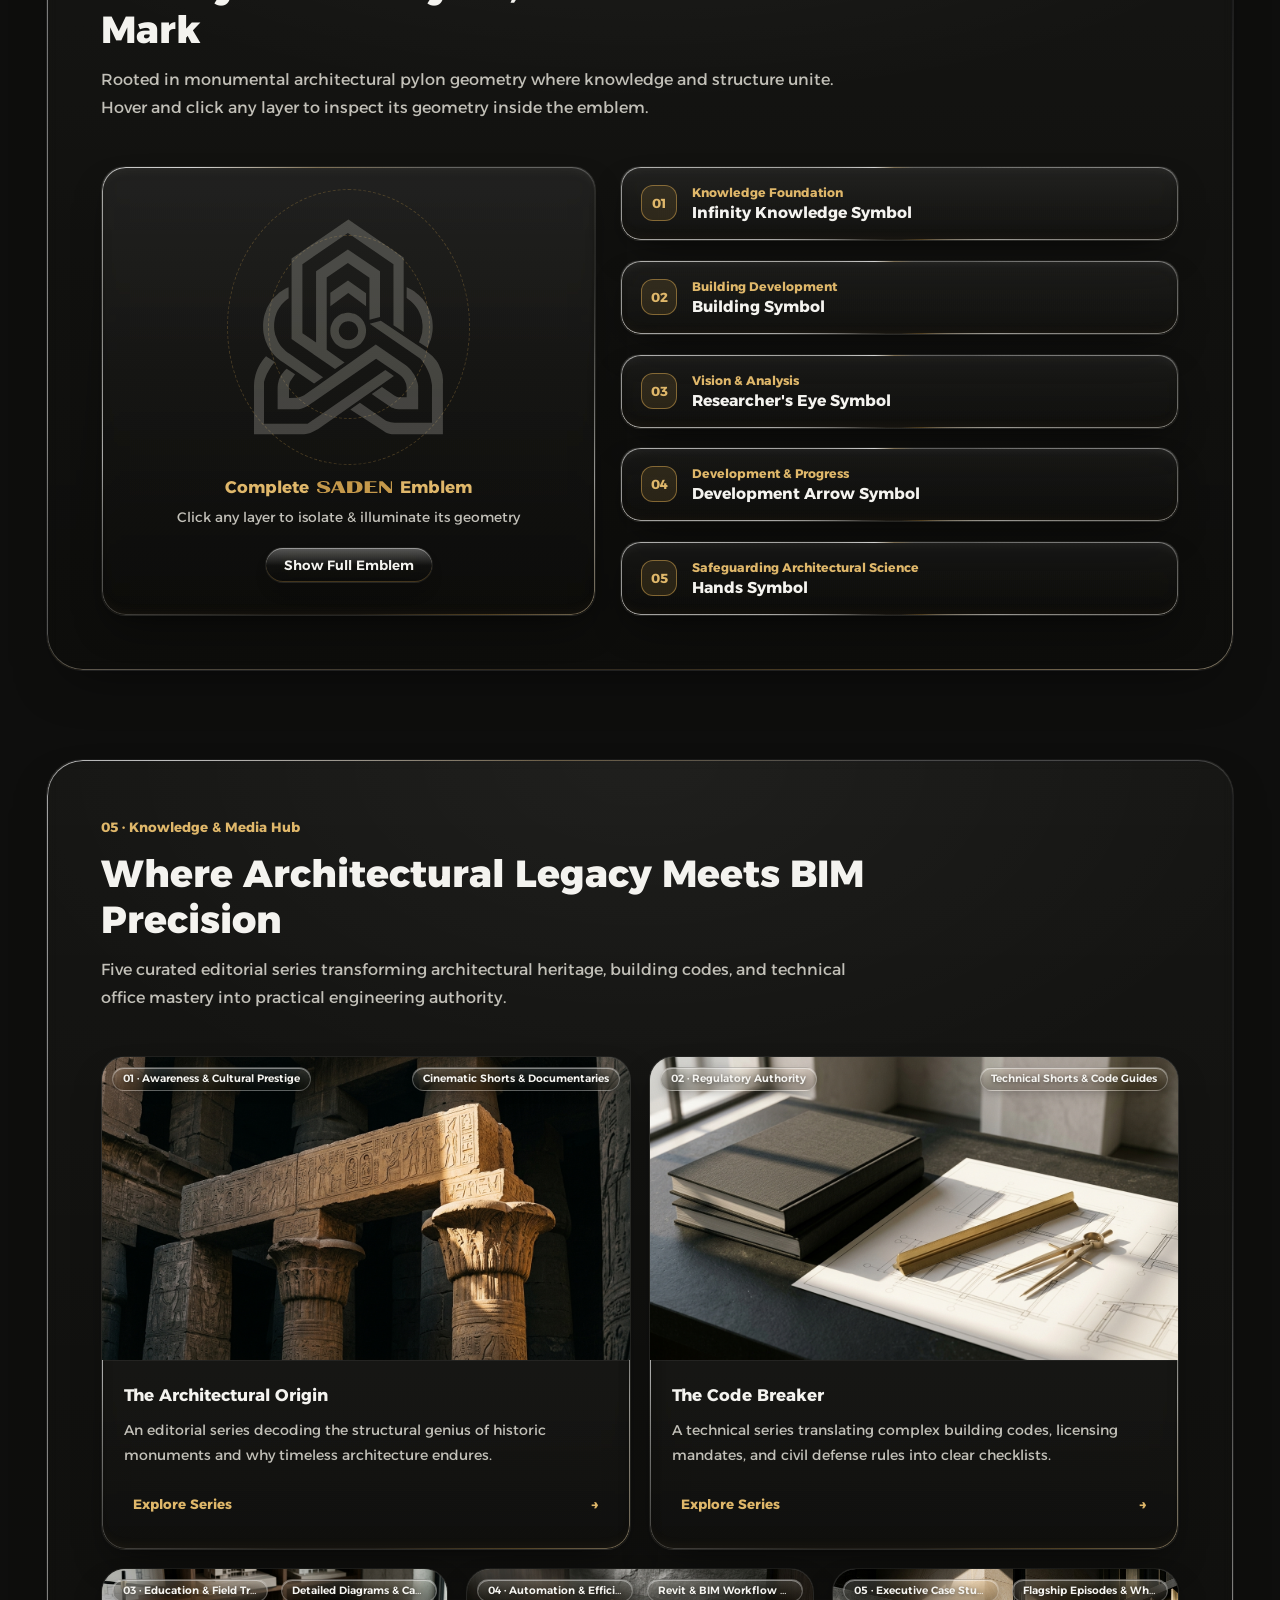
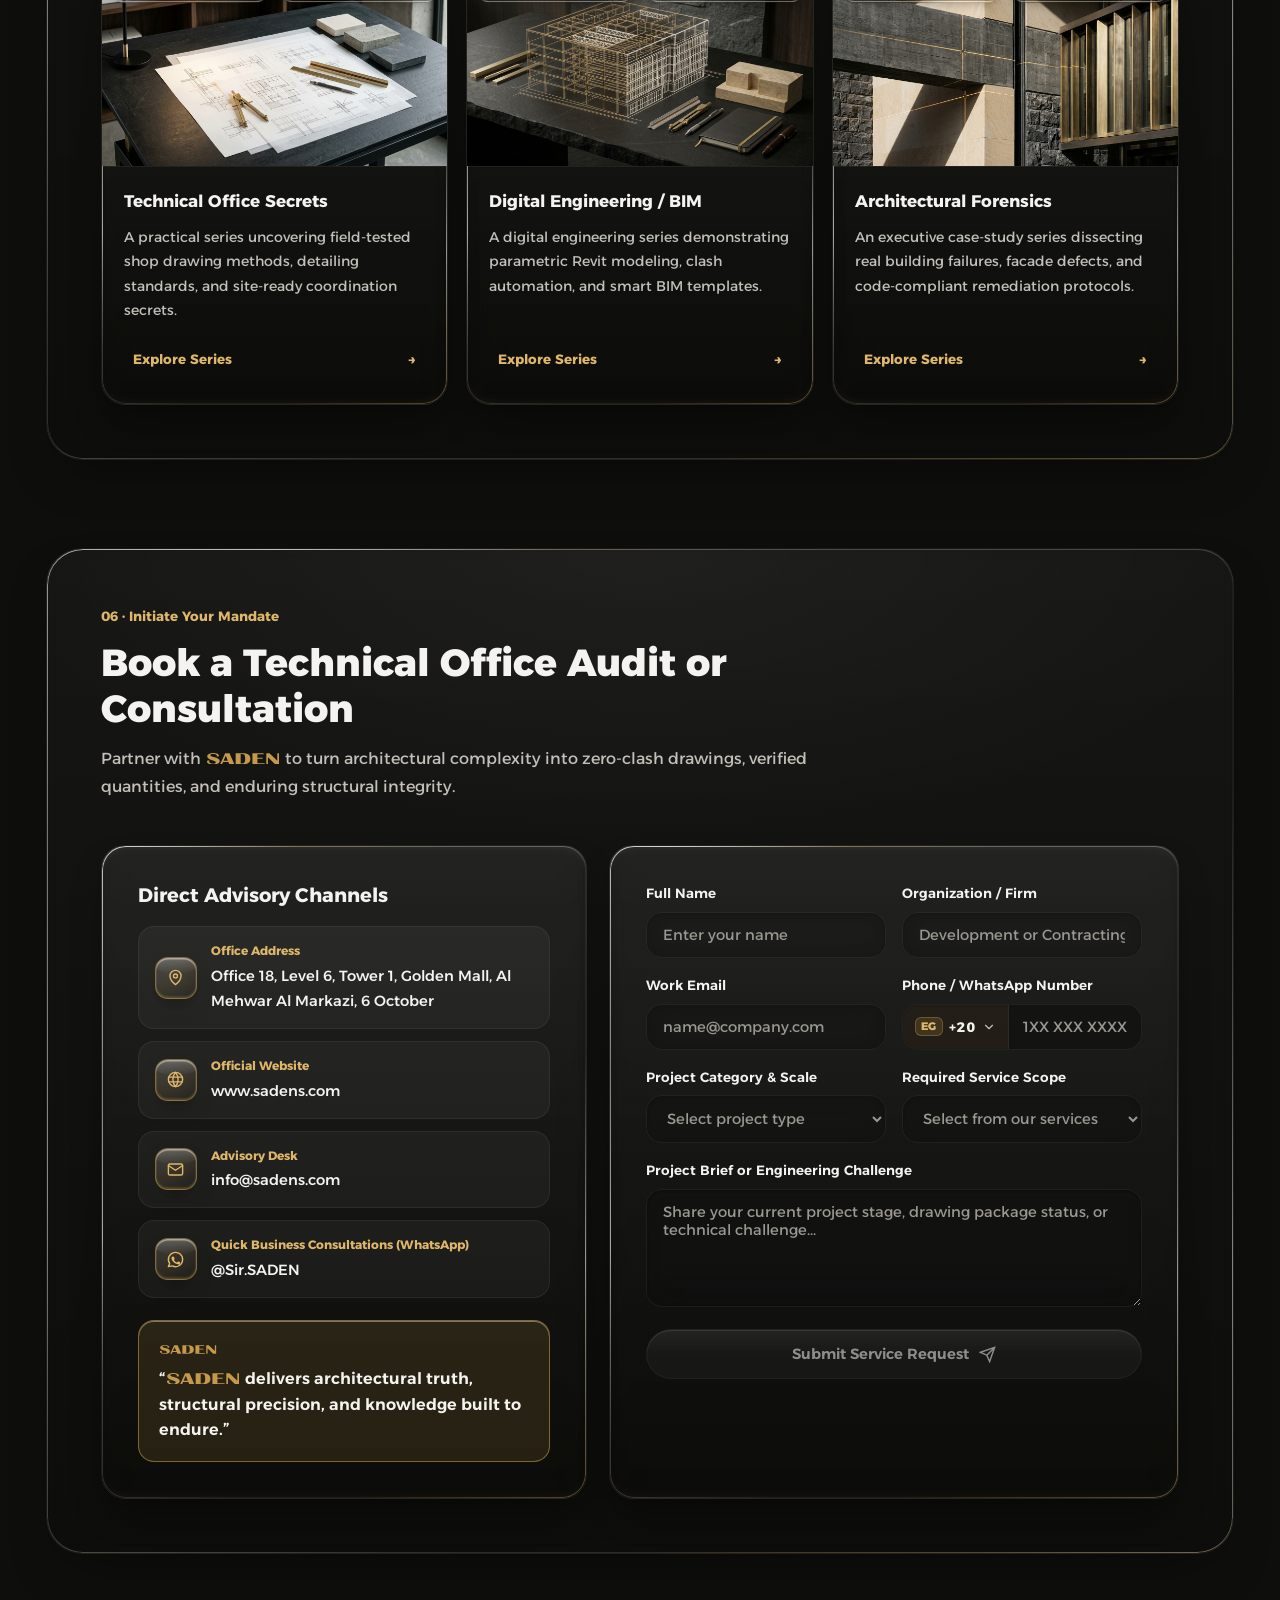
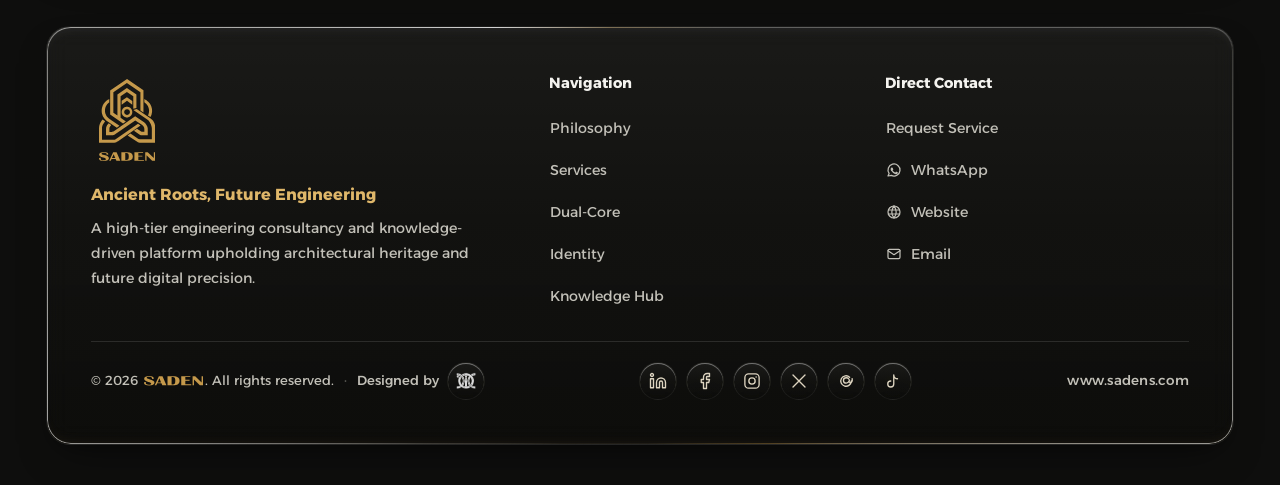
==== commit 6d9e88a4: "Add dynamic left/right horizontal scroll cues on all segmented tab bars" ====
--- a/index.html
+++ b/index.html
@@ -28,7 +28,7 @@
       } catch (e) {}
     })();
   </script>
-  <link rel="stylesheet" href="css/styles.css?v=20261123q" />
+  <link rel="stylesheet" href="css/styles.css?v=20261123r" />
 </head>
 <body>
   <div id="scroll-progress" class="scroll-progress" aria-hidden="true"></div>
@@ -259,7 +259,15 @@
             <p class="section-subtitle" data-i18n="services.subtitle"></p>
           </div>
 
-          <div id="service-tabs" class="lg-segmented" role="tablist" aria-label="Service Categories"></div>
+          <div class="lg-scroll-wrap" data-scroll-wrap>
+            <button type="button" class="lg-scroll-hint lg-scroll-hint--left" data-scroll-dir="left" aria-label="Scroll left">
+              <span class="lg-scroll-hint__badge"><svg viewBox="0 0 24 24" aria-hidden="true"><polyline points="15 18 9 12 15 6"/></svg></span>
+            </button>
+            <div id="service-tabs" class="lg-segmented" role="tablist" aria-label="Service Categories"></div>
+            <button type="button" class="lg-scroll-hint lg-scroll-hint--right" data-scroll-dir="right" aria-label="Scroll right">
+              <span class="lg-scroll-hint__badge"><svg viewBox="0 0 24 24" aria-hidden="true"><polyline points="9 18 15 12 9 6"/></svg></span>
+            </button>
+          </div>
           <div id="services-grid" class="services-grid"></div>
         </div>
       </div>
@@ -322,7 +330,15 @@
                 <h3 class="bento-card-title" style="font-size: clamp(1.3rem, 2vw, 1.75rem); margin-bottom: 8px;" data-i18n="model.audiencesTitle"></h3>
                 <p class="bento-card-text" style="max-width: 640px;" data-i18n="model.audiencesSubtitle"></p>
               </div>
-              <div id="persona-tabs" class="lg-segmented" style="margin-bottom: 0;"></div>
+              <div class="lg-scroll-wrap lg-scroll-wrap--flush" data-scroll-wrap>
+                <button type="button" class="lg-scroll-hint lg-scroll-hint--left" data-scroll-dir="left" aria-label="Scroll left">
+                  <span class="lg-scroll-hint__badge"><svg viewBox="0 0 24 24" aria-hidden="true"><polyline points="15 18 9 12 15 6"/></svg></span>
+                </button>
+                <div id="persona-tabs" class="lg-segmented" style="margin-bottom: 0;"></div>
+                <button type="button" class="lg-scroll-hint lg-scroll-hint--right" data-scroll-dir="right" aria-label="Scroll right">
+                  <span class="lg-scroll-hint__badge"><svg viewBox="0 0 24 24" aria-hidden="true"><polyline points="9 18 15 12 9 6"/></svg></span>
+                </button>
+              </div>
             </div>
             <div id="persona-panel" class="audience-panel"></div>
           </div>
@@ -687,8 +703,8 @@
   </div>
 
   <!-- Scripts (Zero-build vanilla ES6, works both over file:// and HTTP) -->
-  <script src="js/logo-paths.js?v=20261123q"></script>
-  <script src="js/translations.js?v=20261123q"></script>
-  <script src="js/app.js?v=20261123q"></script>
+  <script src="js/logo-paths.js?v=20261123r"></script>
+  <script src="js/translations.js?v=20261123r"></script>
+  <script src="js/app.js?v=20261123r"></script>
 </body>
 </html>
--- a/css/styles.css
+++ b/css/styles.css
@@ -1941,6 +1941,23 @@
 /* ===========================
    02 · SERVICES
    =========================== */
+.lg-scroll-wrap {
+  position: relative;
+  display: inline-flex;
+  align-items: center;
+  max-width: 100%;
+  border-radius: var(--radius-pill);
+  margin-bottom: 28px;
+}
+
+.lg-scroll-wrap--flush {
+  margin-bottom: 0;
+}
+
+.lg-scroll-wrap .lg-segmented {
+  margin-bottom: 0;
+}
+
 .lg-segmented {
   display: inline-flex;
   flex-wrap: wrap;
@@ -1954,6 +1971,107 @@
   border: 1px solid var(--lg-border);
   box-shadow: var(--lg-shadow);
   margin-bottom: 28px;
+}
+
+/* Horizontal Scroll Edge Indicators (auto-show only when hidden items exist in that direction) */
+.lg-scroll-hint {
+  position: absolute;
+  top: 2px;
+  bottom: 2px;
+  z-index: 6;
+  width: 44px;
+  display: inline-flex;
+  align-items: center;
+  padding: 0 6px;
+  cursor: pointer;
+  opacity: 0;
+  pointer-events: none;
+  transition: opacity 220ms var(--ease-liquid);
+}
+
+.lg-scroll-hint--left {
+  left: 2px;
+  justify-content: flex-start;
+  border-radius: var(--radius-pill) 0 0 var(--radius-pill);
+  background: linear-gradient(90deg, rgba(20, 20, 19, 0.94) 46%, rgba(20, 20, 19, 0) 100%);
+}
+
+.lg-scroll-hint--right {
+  right: 2px;
+  justify-content: flex-end;
+  border-radius: 0 var(--radius-pill) var(--radius-pill) 0;
+  background: linear-gradient(270deg, rgba(20, 20, 19, 0.94) 46%, rgba(20, 20, 19, 0) 100%);
+}
+
+[data-theme="light"] .lg-scroll-hint--left {
+  background: linear-gradient(90deg, rgba(248, 247, 243, 0.95) 46%, rgba(248, 247, 243, 0) 100%);
+}
+
+[data-theme="light"] .lg-scroll-hint--right {
+  background: linear-gradient(270deg, rgba(248, 247, 243, 0.95) 46%, rgba(248, 247, 243, 0) 100%);
+}
+
+.lg-scroll-wrap.can-scroll-left .lg-scroll-hint--left,
+.lg-scroll-wrap.can-scroll-right .lg-scroll-hint--right {
+  opacity: 1;
+  pointer-events: auto;
+}
+
+.lg-scroll-hint__badge {
+  width: 26px;
+  height: 26px;
+  border-radius: 50%;
+  display: inline-flex;
+  align-items: center;
+  justify-content: center;
+  color: #e6c27a;
+  background: rgba(197, 153, 75, 0.20);
+  border: 1px solid rgba(212, 169, 92, 0.65);
+  box-shadow:
+    0 0 12px rgba(197, 153, 75, 0.34),
+    inset 0 1px 0 rgba(255, 255, 255, 0.42);
+  transition: transform var(--t-fast) var(--ease-spring), background var(--t-fast) ease;
+}
+
+[data-theme="light"] .lg-scroll-hint__badge {
+  color: #9e7429;
+  background: rgba(197, 153, 75, 0.18);
+  border-color: rgba(197, 153, 75, 0.62);
+  box-shadow:
+    0 0 10px rgba(197, 153, 75, 0.25),
+    inset 0 1px 0 rgba(255, 255, 255, 0.92);
+}
+
+.lg-scroll-hint:active .lg-scroll-hint__badge {
+  transform: scale(0.92);
+}
+
+.lg-scroll-hint__badge svg {
+  width: 14px;
+  height: 14px;
+  stroke: currentColor;
+  stroke-width: 2.3;
+  stroke-linecap: round;
+  stroke-linejoin: round;
+  fill: none;
+}
+
+.lg-scroll-wrap.can-scroll-right .lg-scroll-hint--right .lg-scroll-hint__badge svg {
+  animation: hintNudgeRight 1.6s ease-in-out infinite;
+}
+
+.lg-scroll-wrap.can-scroll-left .lg-scroll-hint--left .lg-scroll-hint__badge svg {
+  animation: hintNudgeLeft 1.6s ease-in-out infinite;
+}
+
+@keyframes hintNudgeRight {
+  0%, 100% { transform: translateX(0); }
+  50% { transform: translateX(2px); }
+}
+
+@keyframes hintNudgeLeft {
+  0%, 100% { transform: translateX(0); }
+  50% { transform: translateX(-2px); }
 }
 
 .lg-seg-btn {
@@ -4016,8 +4134,17 @@
   }
 
   /* Native Swipeable Liquid Glass Segmented Tabs on Mobile */
+  .lg-scroll-wrap {
+    display: flex;
+    width: 100%;
+    margin-bottom: 22px;
+  }
+  .lg-scroll-wrap--flush {
+    margin-bottom: 0;
+  }
   .lg-segmented {
     display: flex;
+    width: 100%;
     flex-wrap: nowrap;
     overflow-x: auto;
     -webkit-overflow-scrolling: touch;
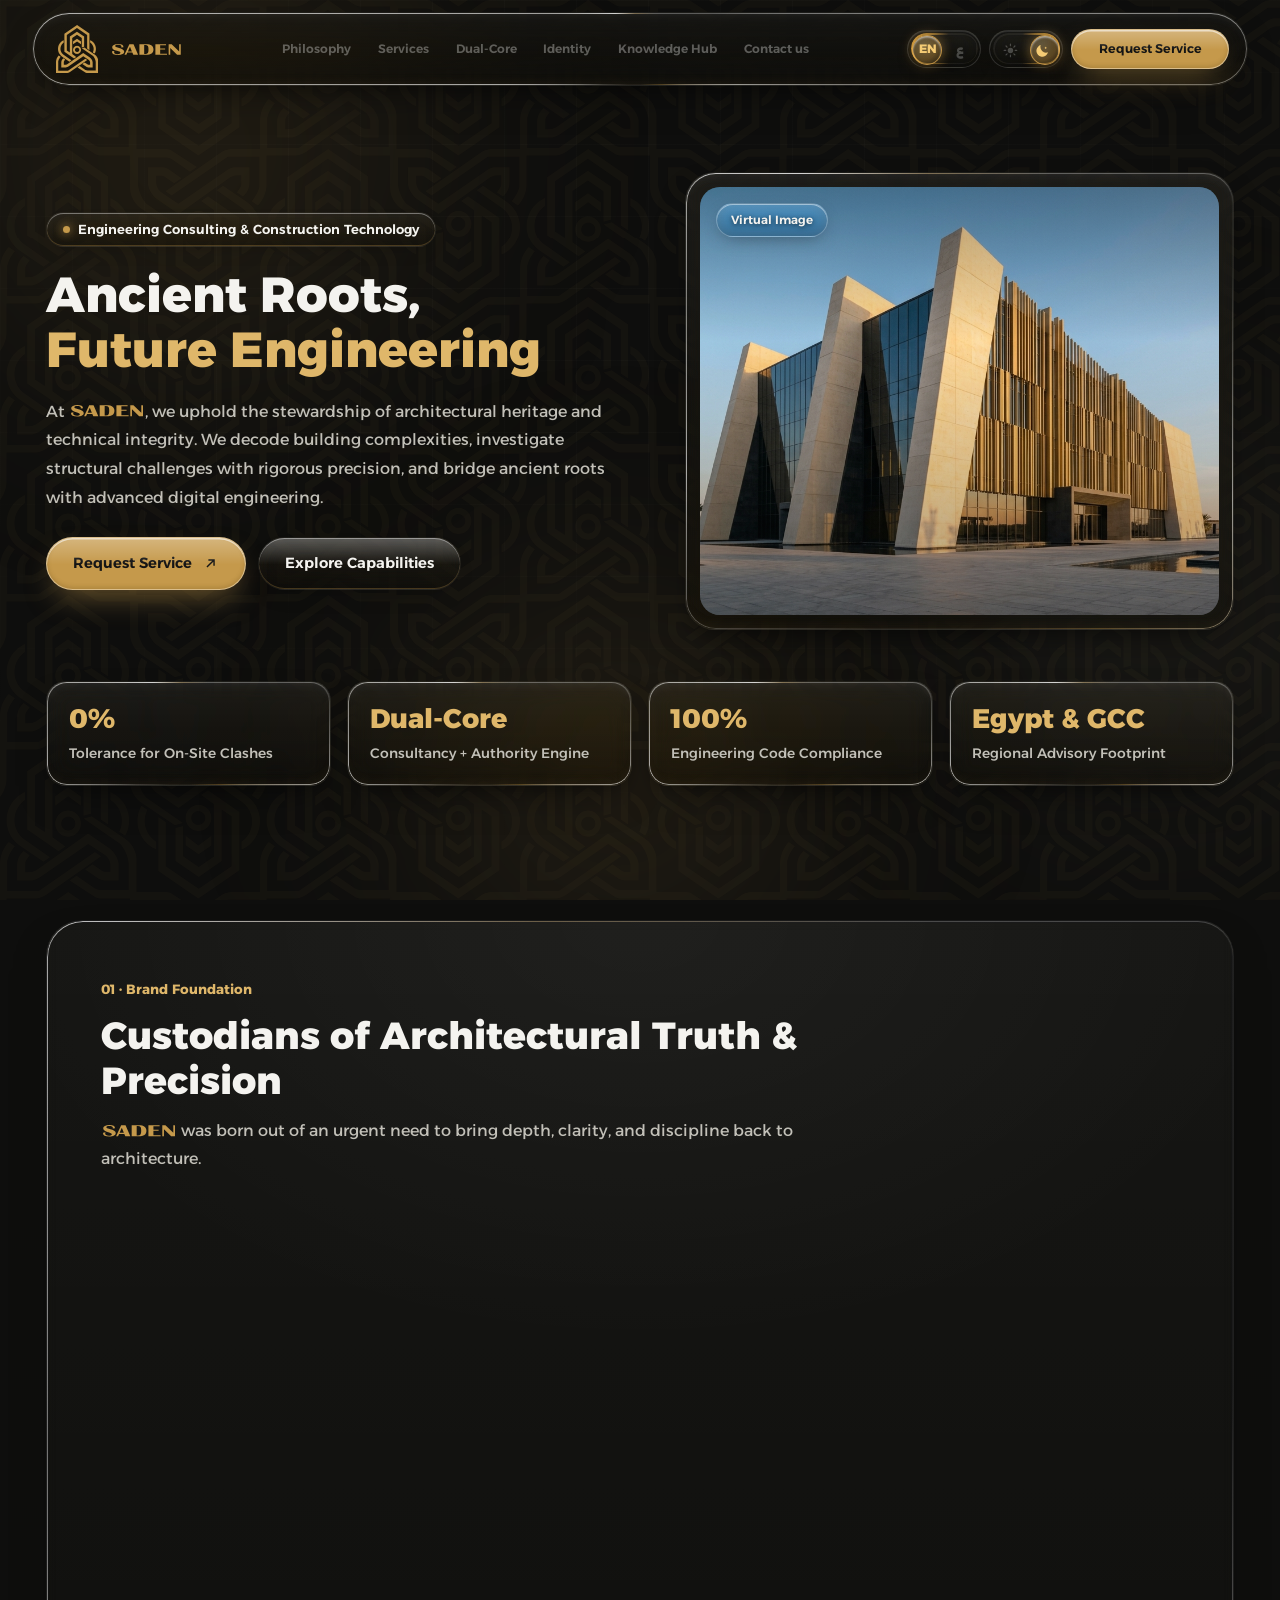
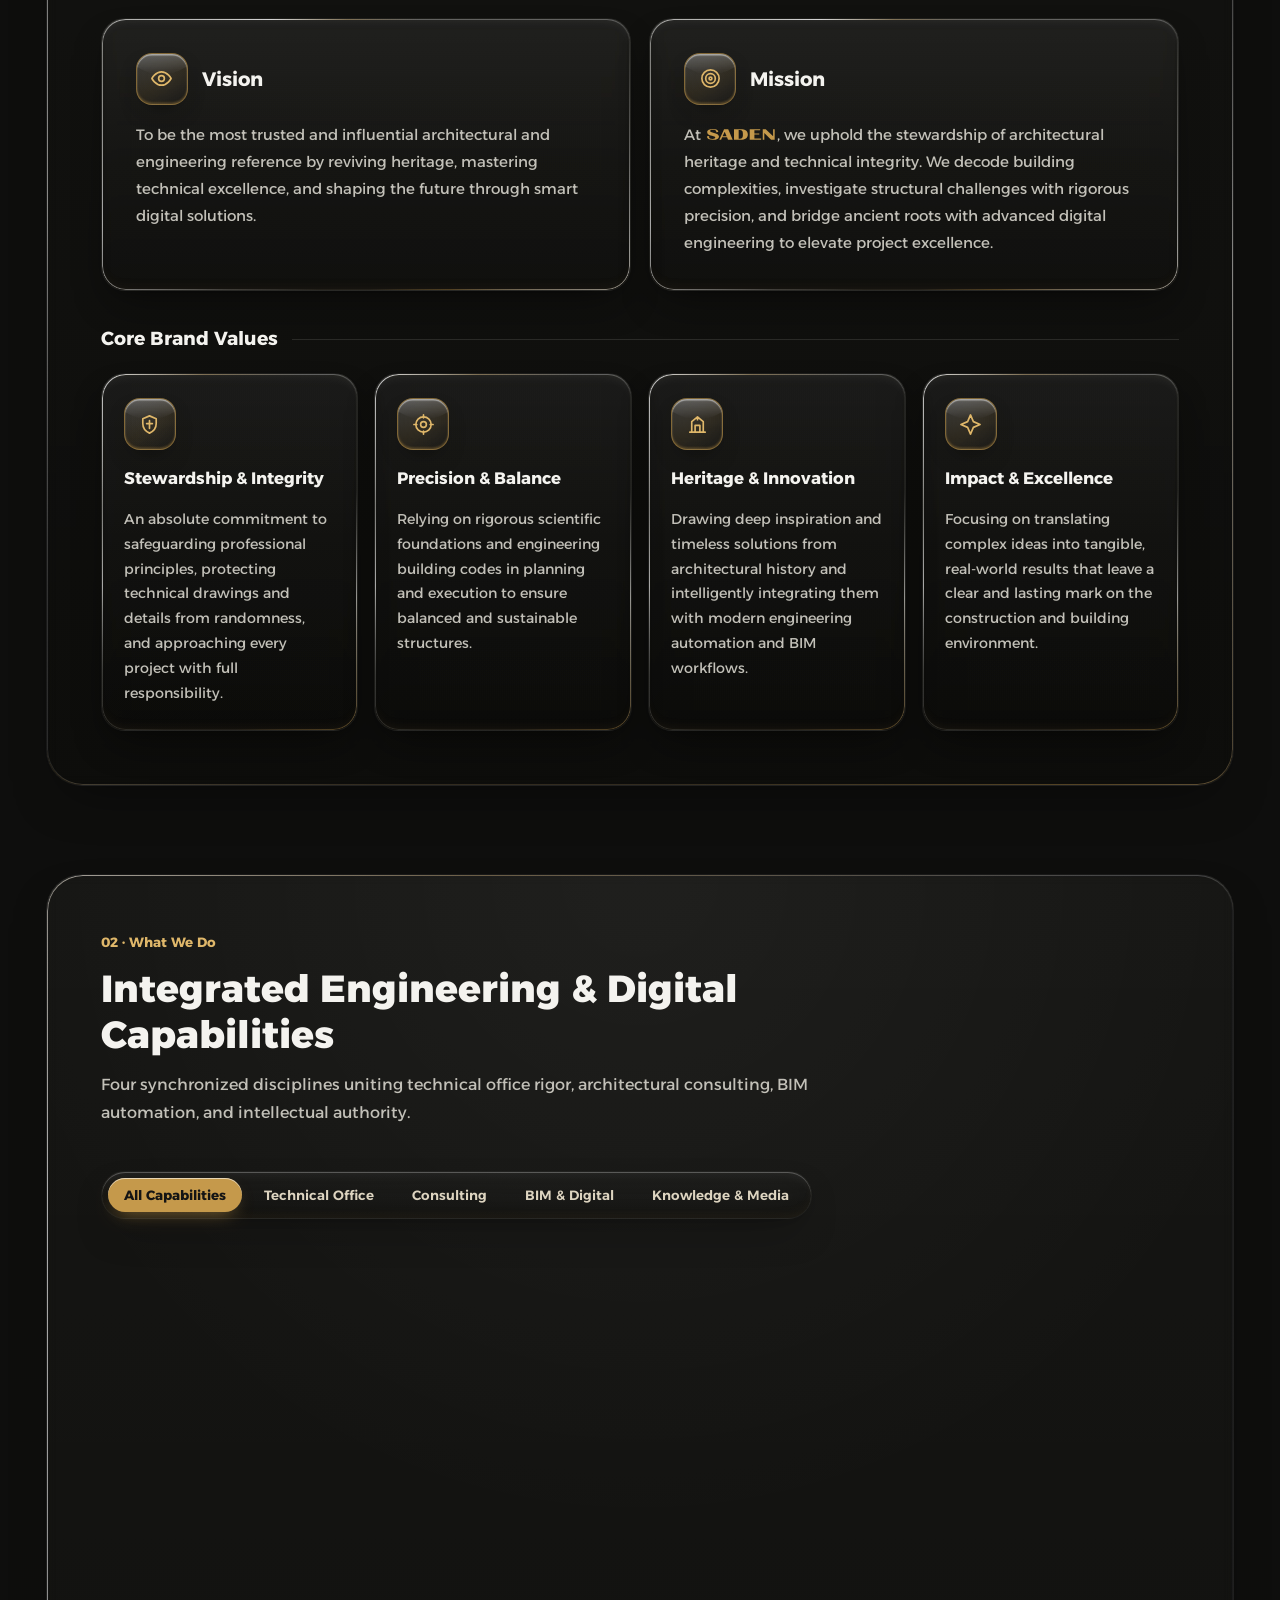
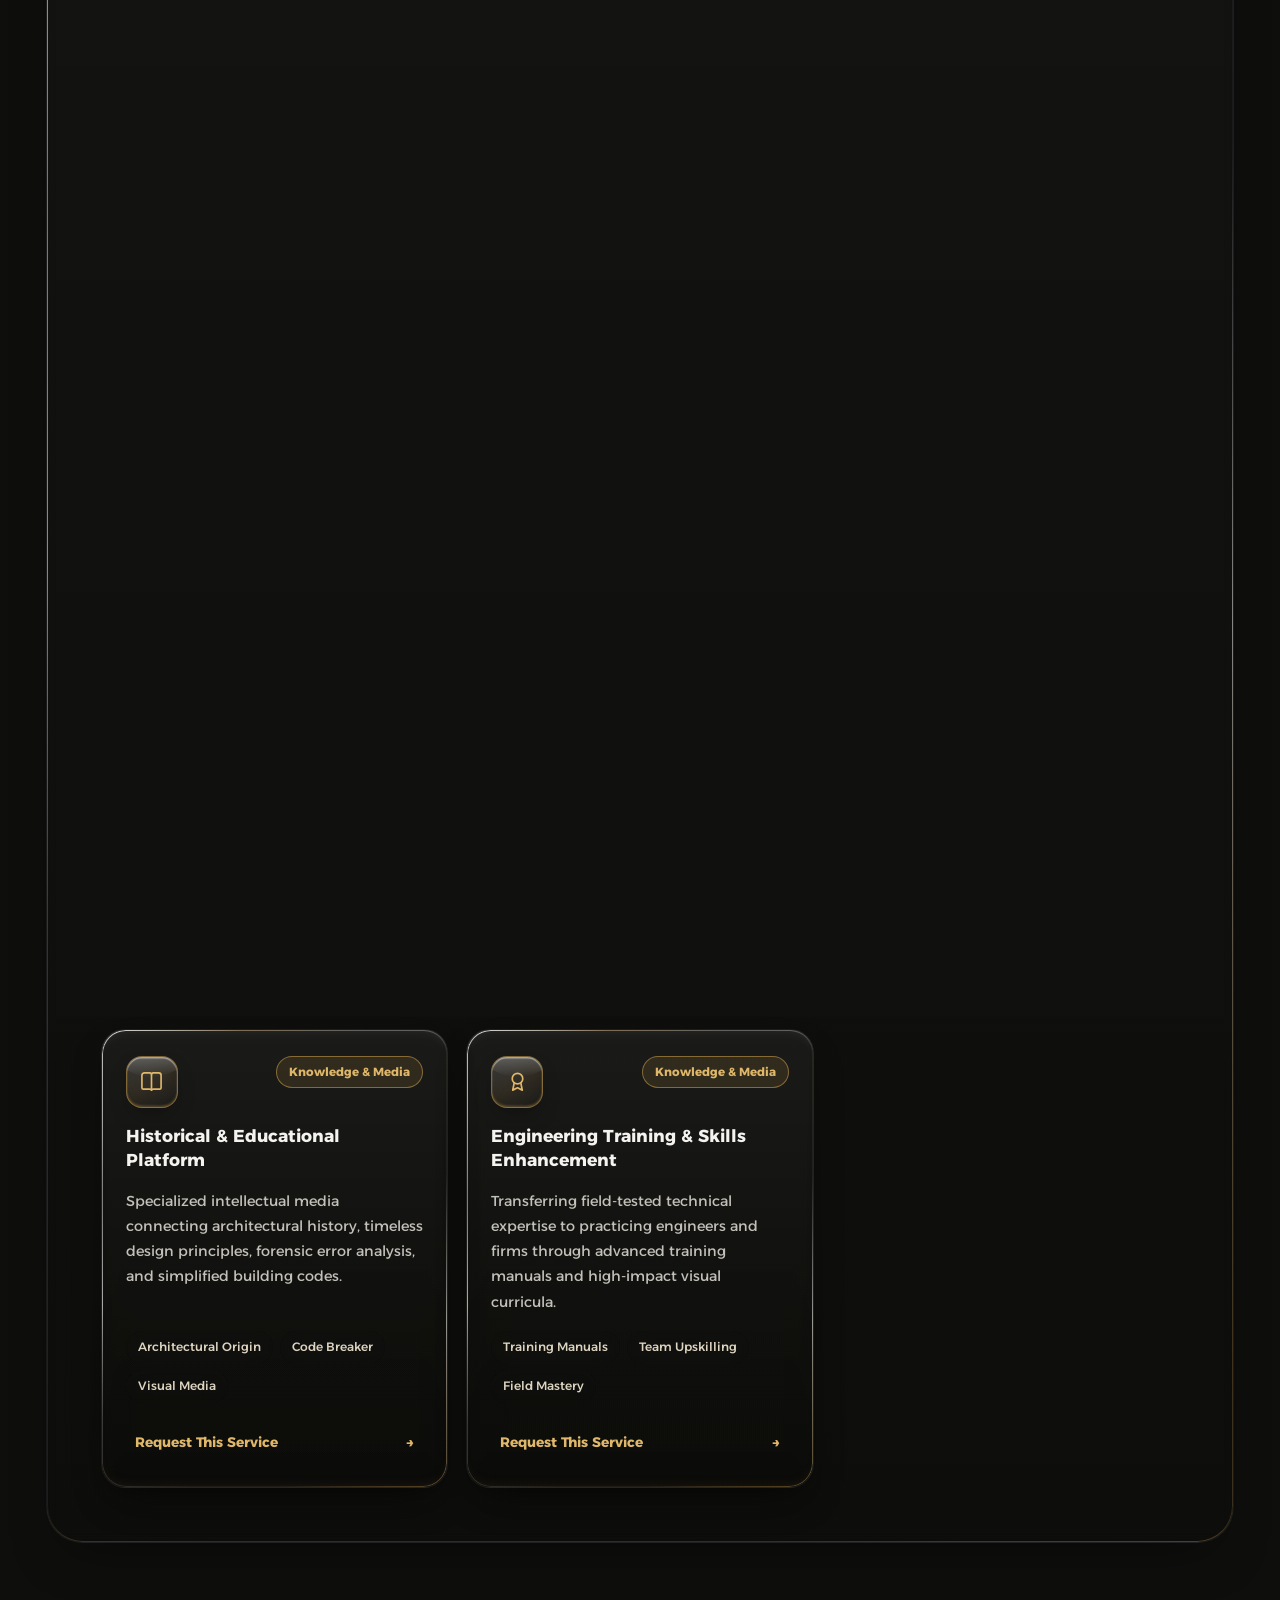
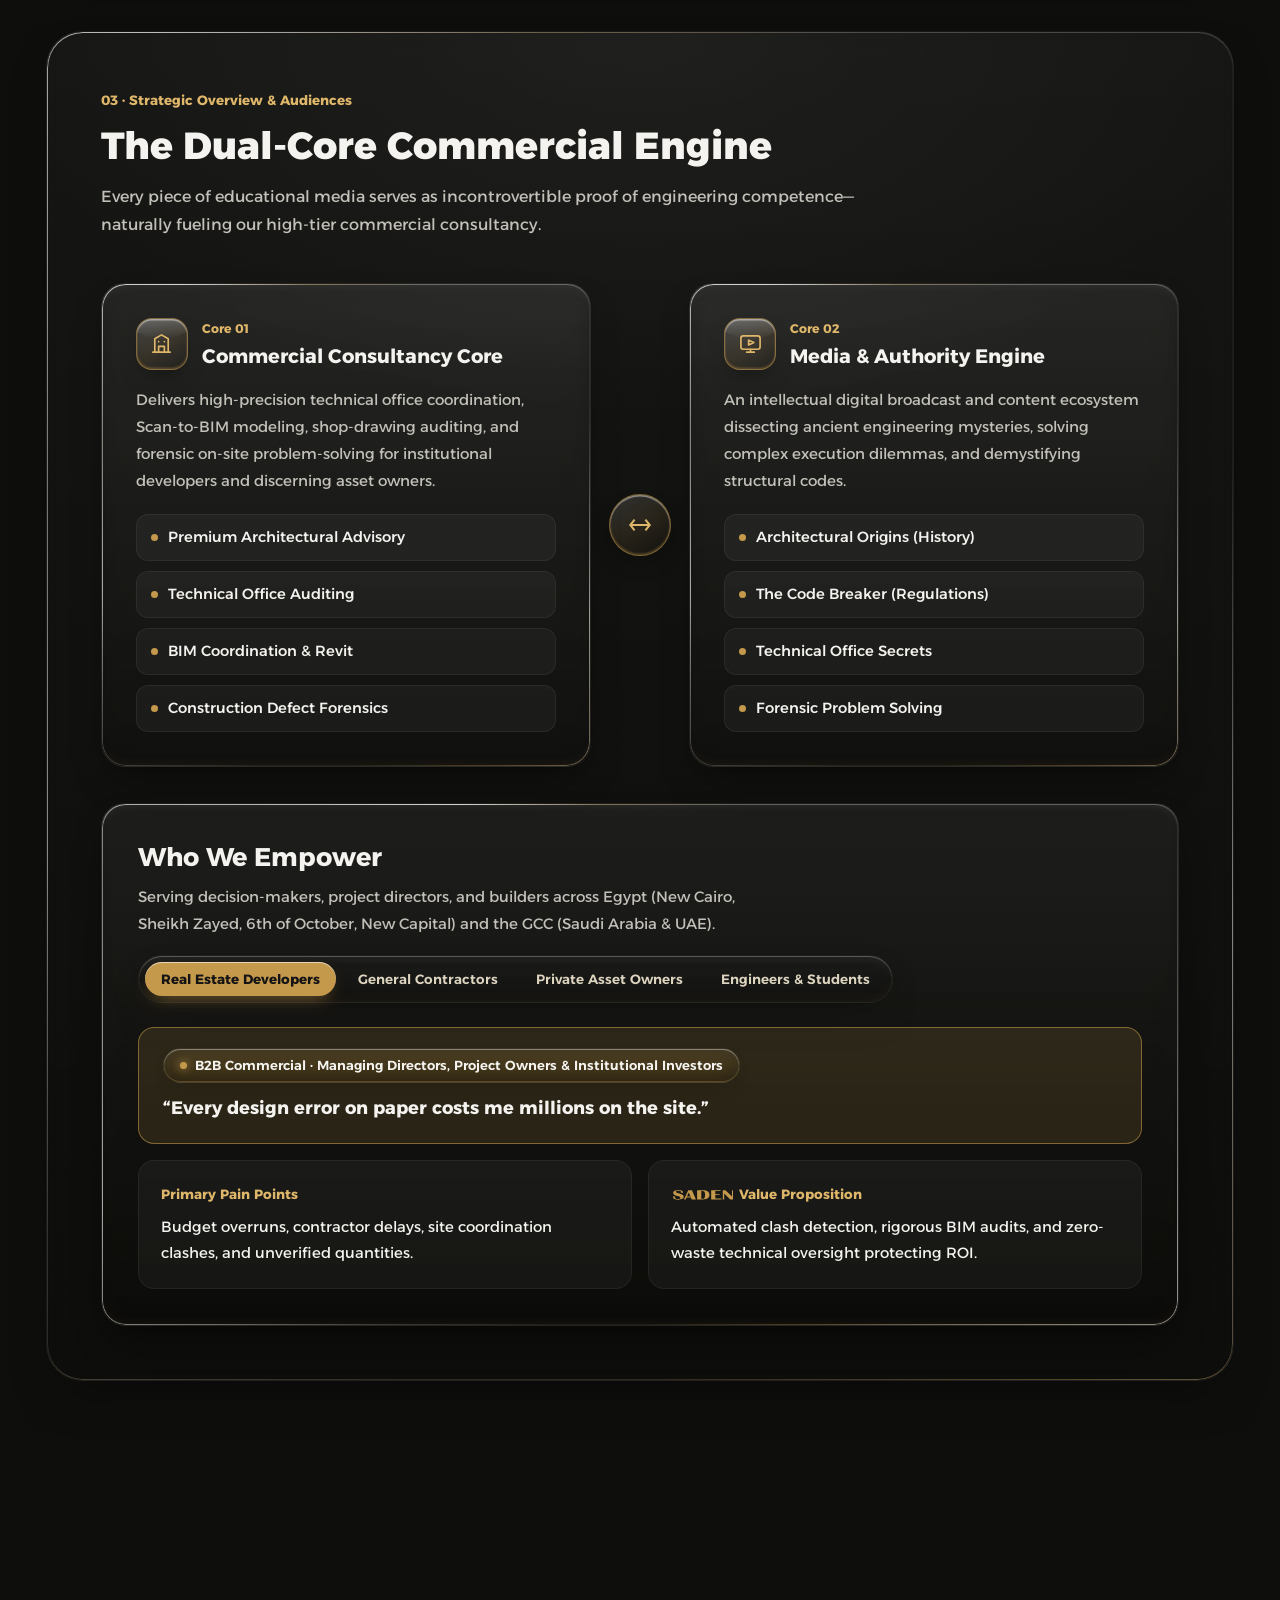
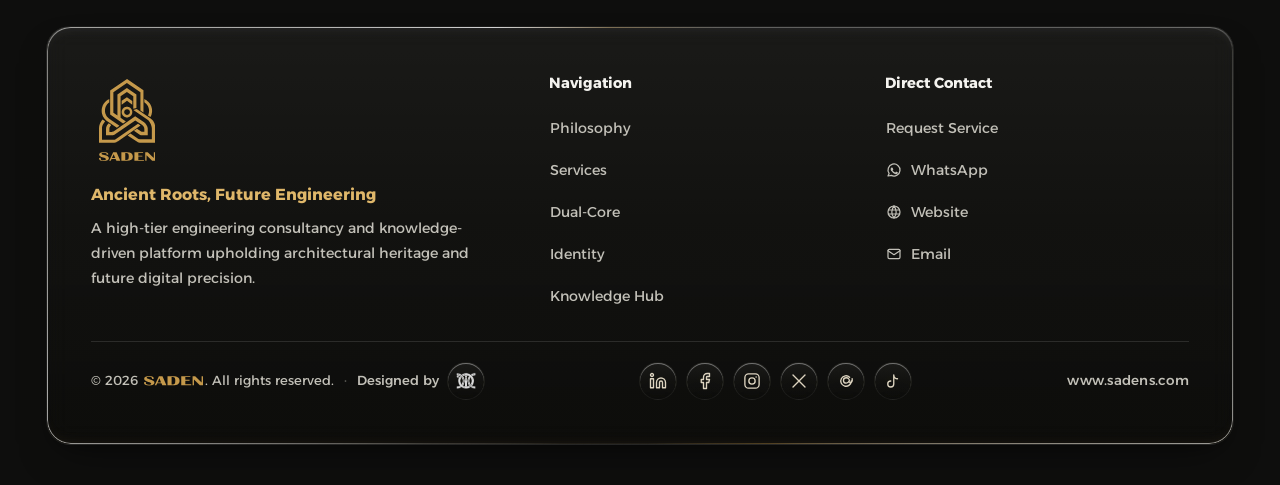
==== commit c14242c9: "Restore full laptop Liquid Glass, icon colors, and Dark/Light parity on tablets" ====
--- a/index.html
+++ b/index.html
@@ -3,6 +3,8 @@
 <head>
   <meta charset="UTF-8" />
   <meta name="viewport" content="width=device-width, initial-scale=1.0, viewport-fit=cover" />
+  <meta name="color-scheme" content="dark light" />
+  <meta name="supported-color-schemes" content="dark light" />
   <title>SADEN — Ancient Roots, Future Engineering | Engineering Consulting & Construction Technology</title>
   <meta name="description" content="SADEN is a high-tier architectural & engineering consultancy and knowledge platform uniting ancient architectural heritage with advanced BIM and digital engineering." />
   <link rel="icon" type="image/svg+xml" href="assets/saden-symbol.svg" />
@@ -20,15 +22,16 @@
           document.documentElement.setAttribute("data-theme", saved);
           return;
         }
-        var isMob = /Android|webOS|iPhone|iPod|BlackBerry|IEMobile|Opera Mini/i.test(navigator.userAgent || "") ||
-          (window.matchMedia && (window.matchMedia("(max-width: 768px)").matches || window.matchMedia("(pointer: coarse) and (max-width: 900px)").matches));
-        if (isMob && window.matchMedia && window.matchMedia("(prefers-color-scheme: light)").matches) {
+        var ua = navigator.userAgent || "";
+        var isPhone = (/iPhone|iPod|BlackBerry|IEMobile|Opera Mini/i.test(ua) || (/Android/i.test(ua) && /Mobile/i.test(ua))) ||
+          (window.matchMedia && window.matchMedia("(max-width: 680px)").matches);
+        if (isPhone && window.matchMedia && window.matchMedia("(prefers-color-scheme: light)").matches) {
           document.documentElement.setAttribute("data-theme", "light");
         }
       } catch (e) {}
     })();
   </script>
-  <link rel="stylesheet" href="css/styles.css?v=20261123r" />
+  <link rel="stylesheet" href="css/styles.css?v=20261123s" />
 </head>
 <body>
   <div id="scroll-progress" class="scroll-progress" aria-hidden="true"></div>
@@ -703,8 +706,8 @@
   </div>
 
   <!-- Scripts (Zero-build vanilla ES6, works both over file:// and HTTP) -->
-  <script src="js/logo-paths.js?v=20261123r"></script>
-  <script src="js/translations.js?v=20261123r"></script>
-  <script src="js/app.js?v=20261123r"></script>
+  <script src="js/logo-paths.js?v=20261123s"></script>
+  <script src="js/translations.js?v=20261123s"></script>
+  <script src="js/app.js?v=20261123s"></script>
 </body>
 </html>
--- a/css/styles.css
+++ b/css/styles.css
@@ -338,6 +338,7 @@
   -webkit-font-smoothing: antialiased;
   -moz-osx-font-smoothing: grayscale;
   -webkit-text-size-adjust: 100%;
+  forced-color-adjust: none;
   overflow-x: hidden;
   overflow-x: clip;
 }
@@ -3891,30 +3892,30 @@
   }
 }
 
-/* Mobile & Tablet GPU Compositor Optimization (Prevents WebKit/iOS OOM & keeps silky 60fps) */
+/* Tablets & Compact Viewports (<= 1024px): keep full laptop Liquid Glass & single-row swipeable segmented pills */
 @media (max-width: 1024px) {
-  .ambient-orb {
-    filter: none;
-    will-change: auto;
-    animation: none;
-    opacity: 0.55;
-  }
-  .section-glass-frame,
-  .lg-card {
-    backdrop-filter: none;
-    -webkit-backdrop-filter: none;
-  }
-  .section-glass-frame {
-    background: rgba(20, 20, 19, 0.72);
-  }
-  .lg-card {
-    background: rgba(28, 28, 26, 0.84);
-  }
-  [data-theme="light"] .section-glass-frame {
-    background: rgba(248, 247, 243, 0.78);
-  }
-  [data-theme="light"] .lg-card {
-    background: rgba(255, 255, 255, 0.82);
+  .lg-scroll-wrap {
+    display: flex;
+    width: 100%;
+  }
+  .lg-segmented {
+    display: flex;
+    width: 100%;
+    flex-wrap: nowrap;
+    overflow-x: auto;
+    -webkit-overflow-scrolling: touch;
+    scrollbar-width: none;
+    max-width: 100%;
+    padding: 5px;
+    gap: 5px;
+    border-radius: var(--radius-pill);
+  }
+  .lg-segmented::-webkit-scrollbar {
+    display: none;
+  }
+  .lg-seg-btn {
+    flex-shrink: 0;
+    white-space: nowrap;
   }
 }
 
@@ -3928,7 +3929,8 @@
     padding: 8px 14px;
   }
   .mobile-drawer {
-    inset-block-start: calc(max(12px, env(safe-area-inset-top)) + 78px);
+    top: 90px;
+    top: calc(max(12px, env(safe-area-inset-top)) + 78px);
   }
   .section-glass-frame {
     padding: 32px 24px;
@@ -3948,6 +3950,20 @@
 
 /* Smartphones & Small Tablets (<= 680px) */
 @media (max-width: 680px) {
+  /* Light GPU tuning on smartphones while preserving exact Dark & Light Liquid Glass tokens */
+  .ambient-orb {
+    filter: blur(80px);
+    will-change: auto;
+    animation: none;
+  }
+  .section-glass-frame {
+    backdrop-filter: blur(5px) saturate(150%);
+    -webkit-backdrop-filter: blur(5px) saturate(150%);
+  }
+  .lg-card {
+    backdrop-filter: blur(8px) saturate(165%);
+    -webkit-backdrop-filter: blur(8px) saturate(165%);
+  }
   .container {
     padding-inline: 14px;
   }
